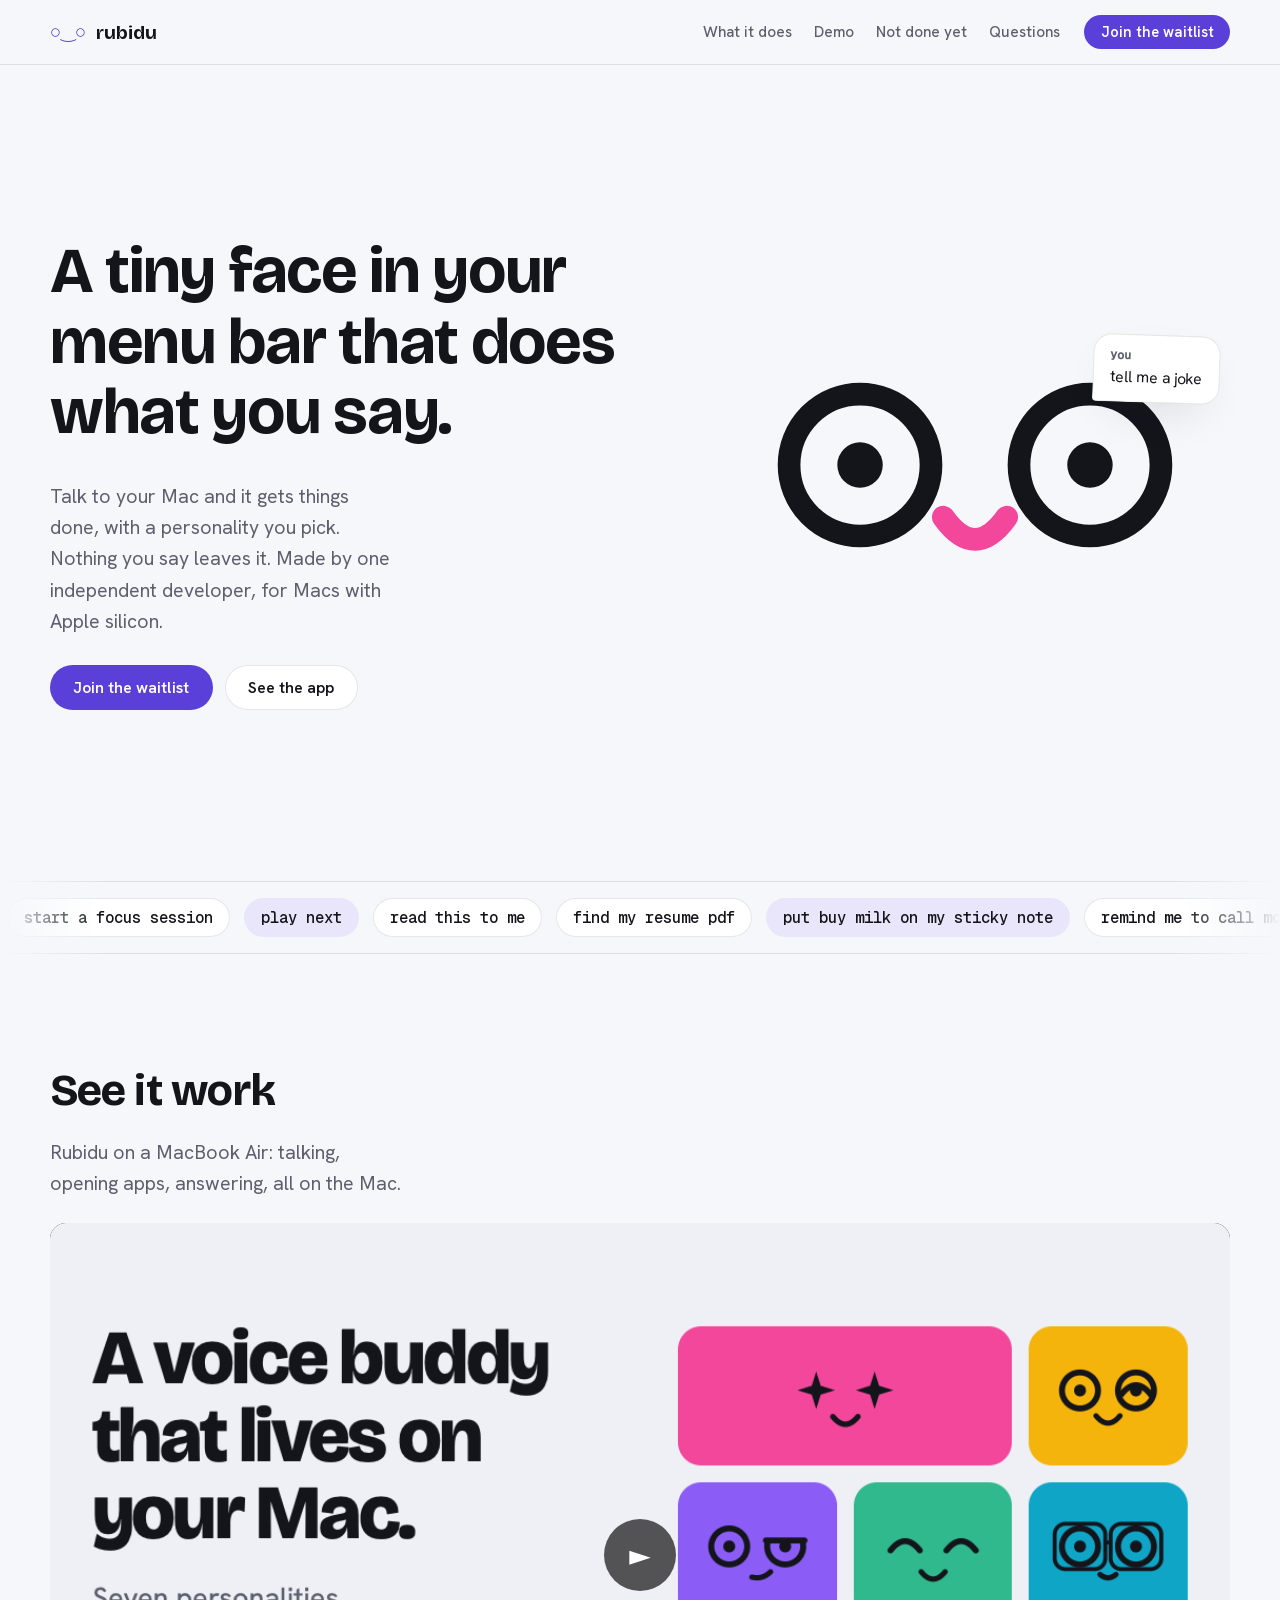
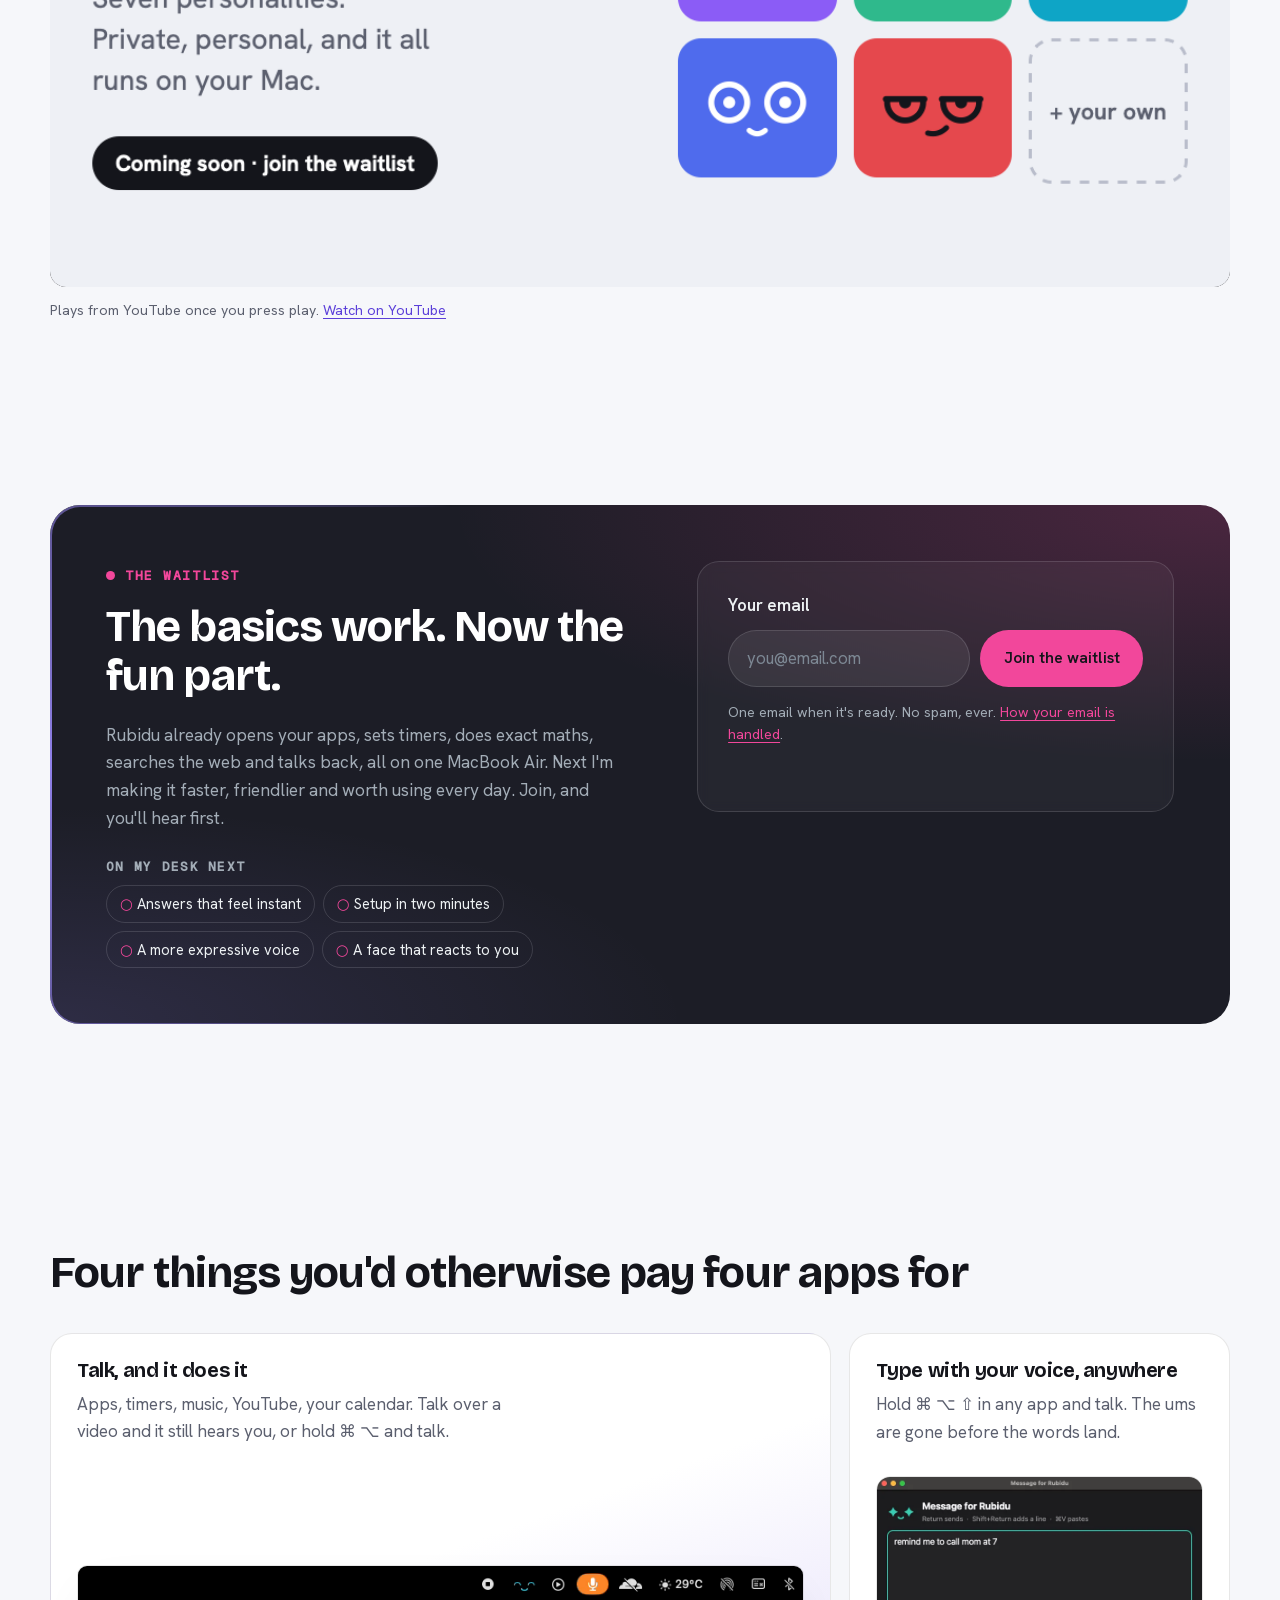
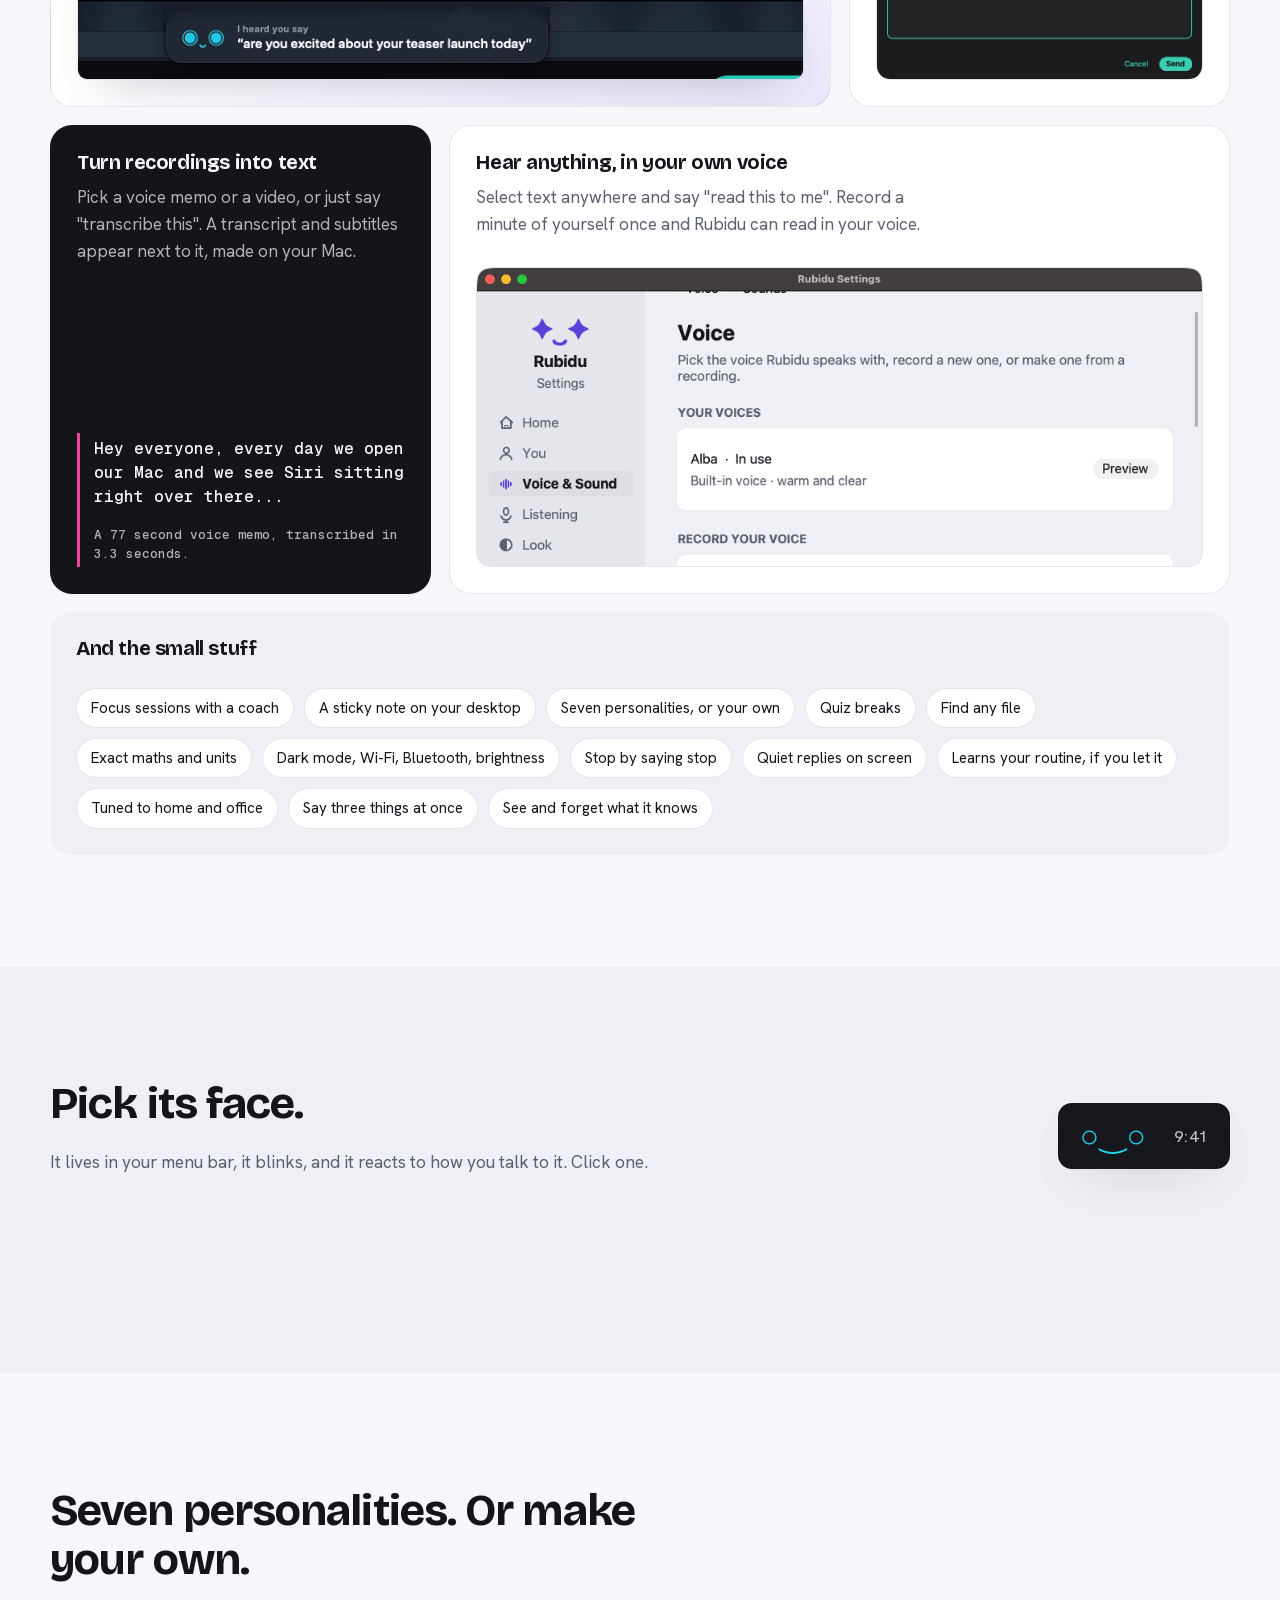
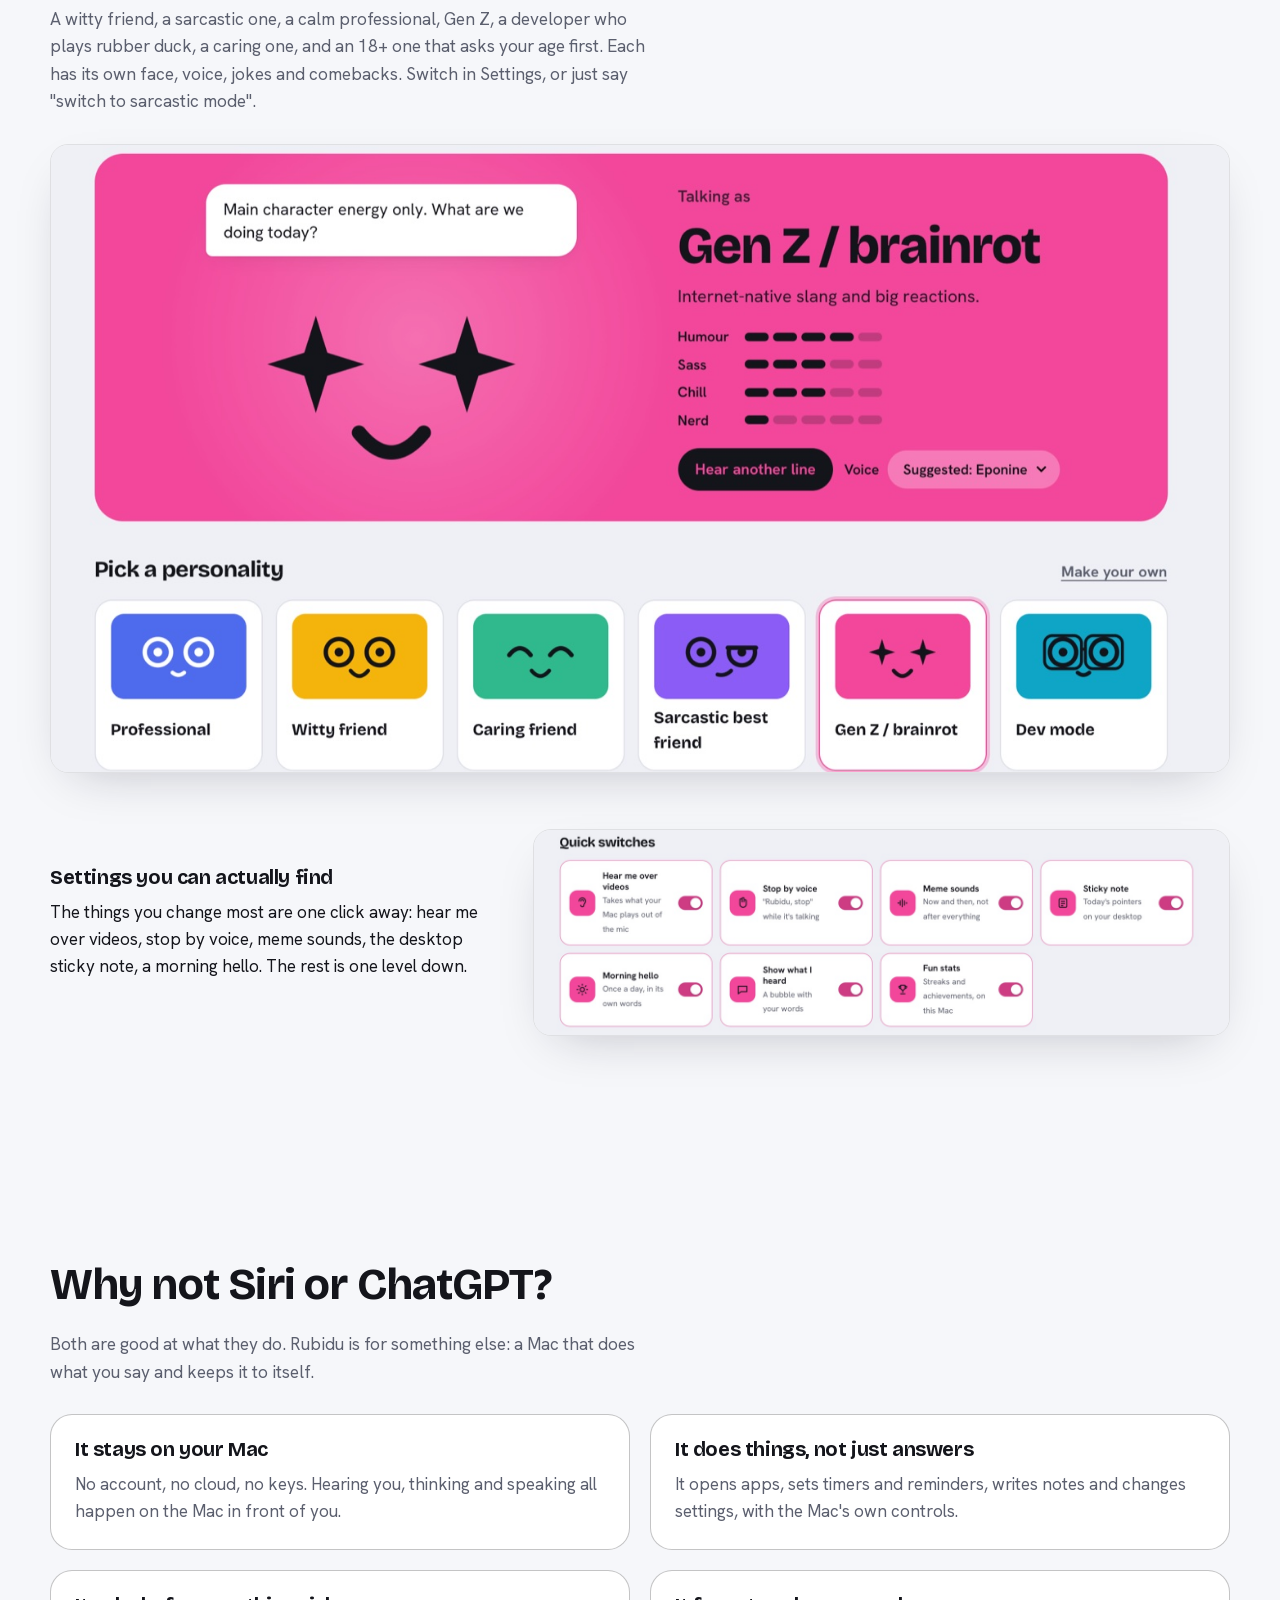
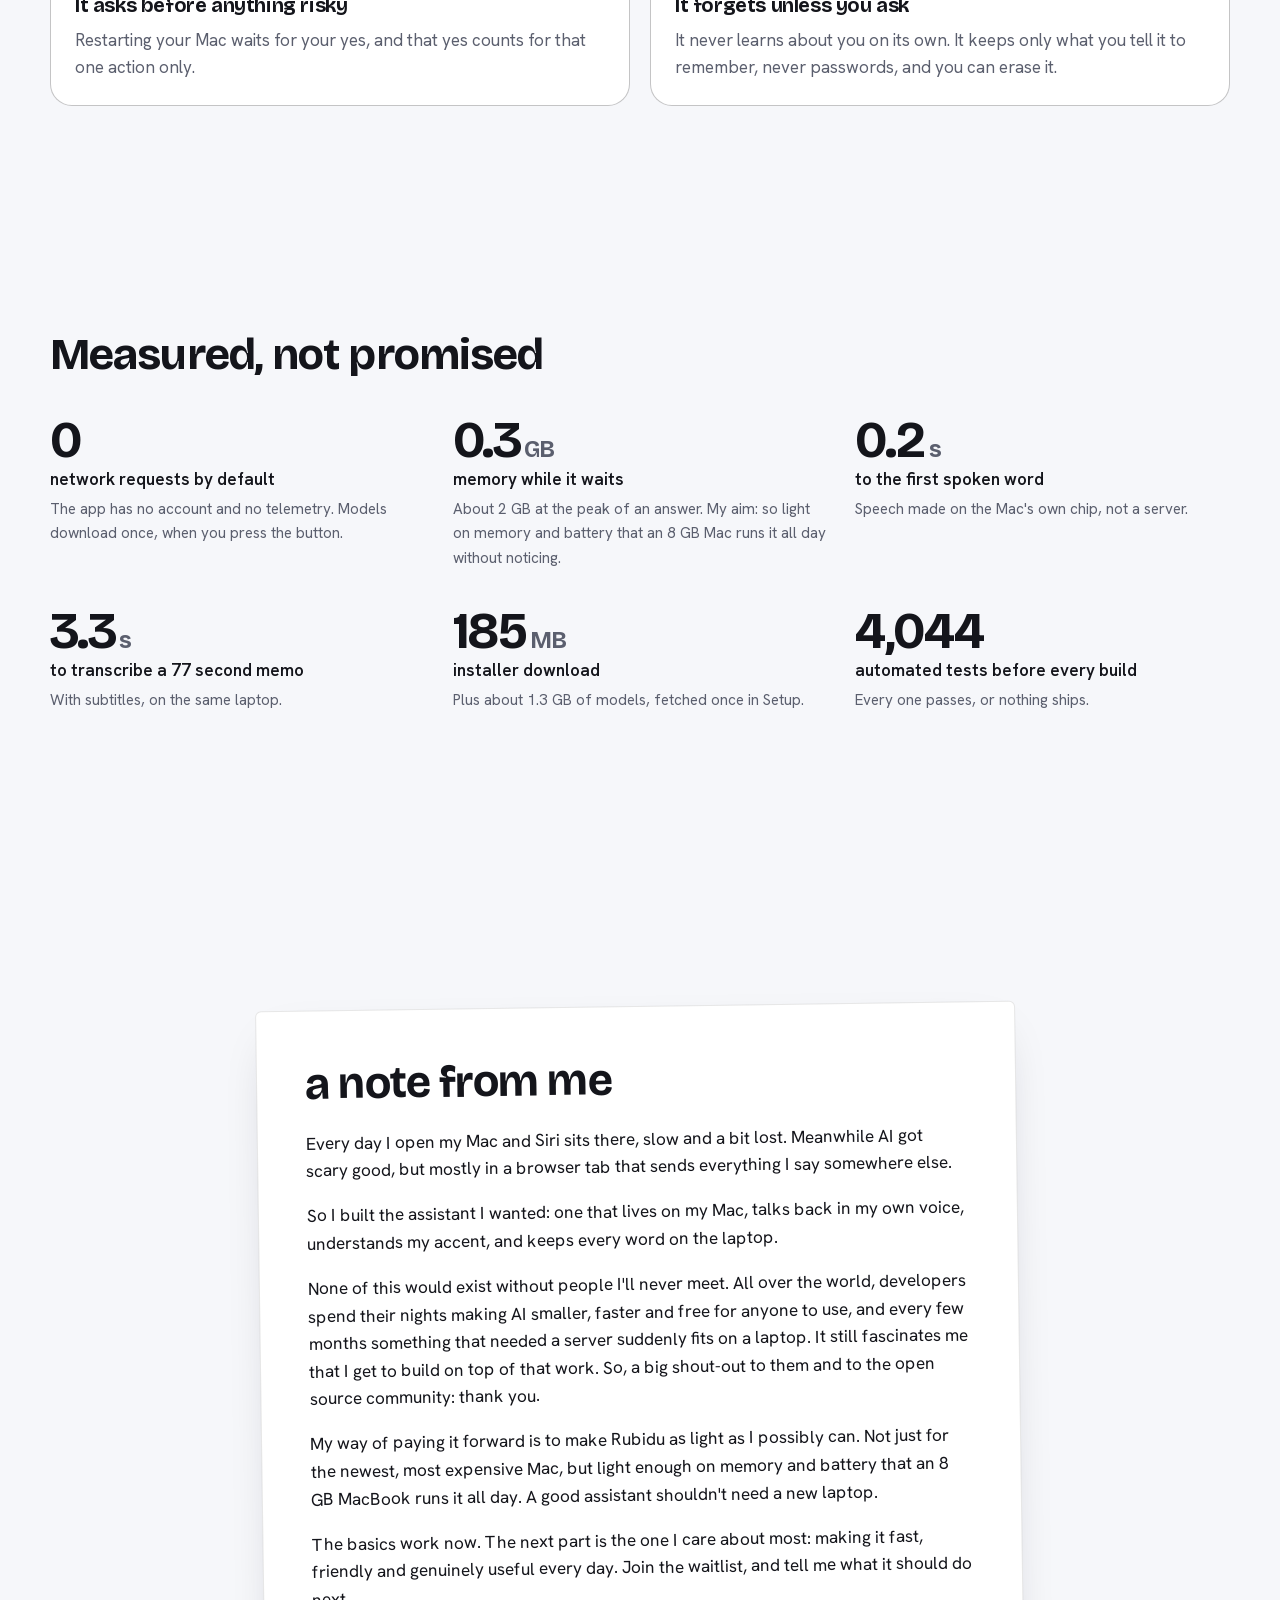
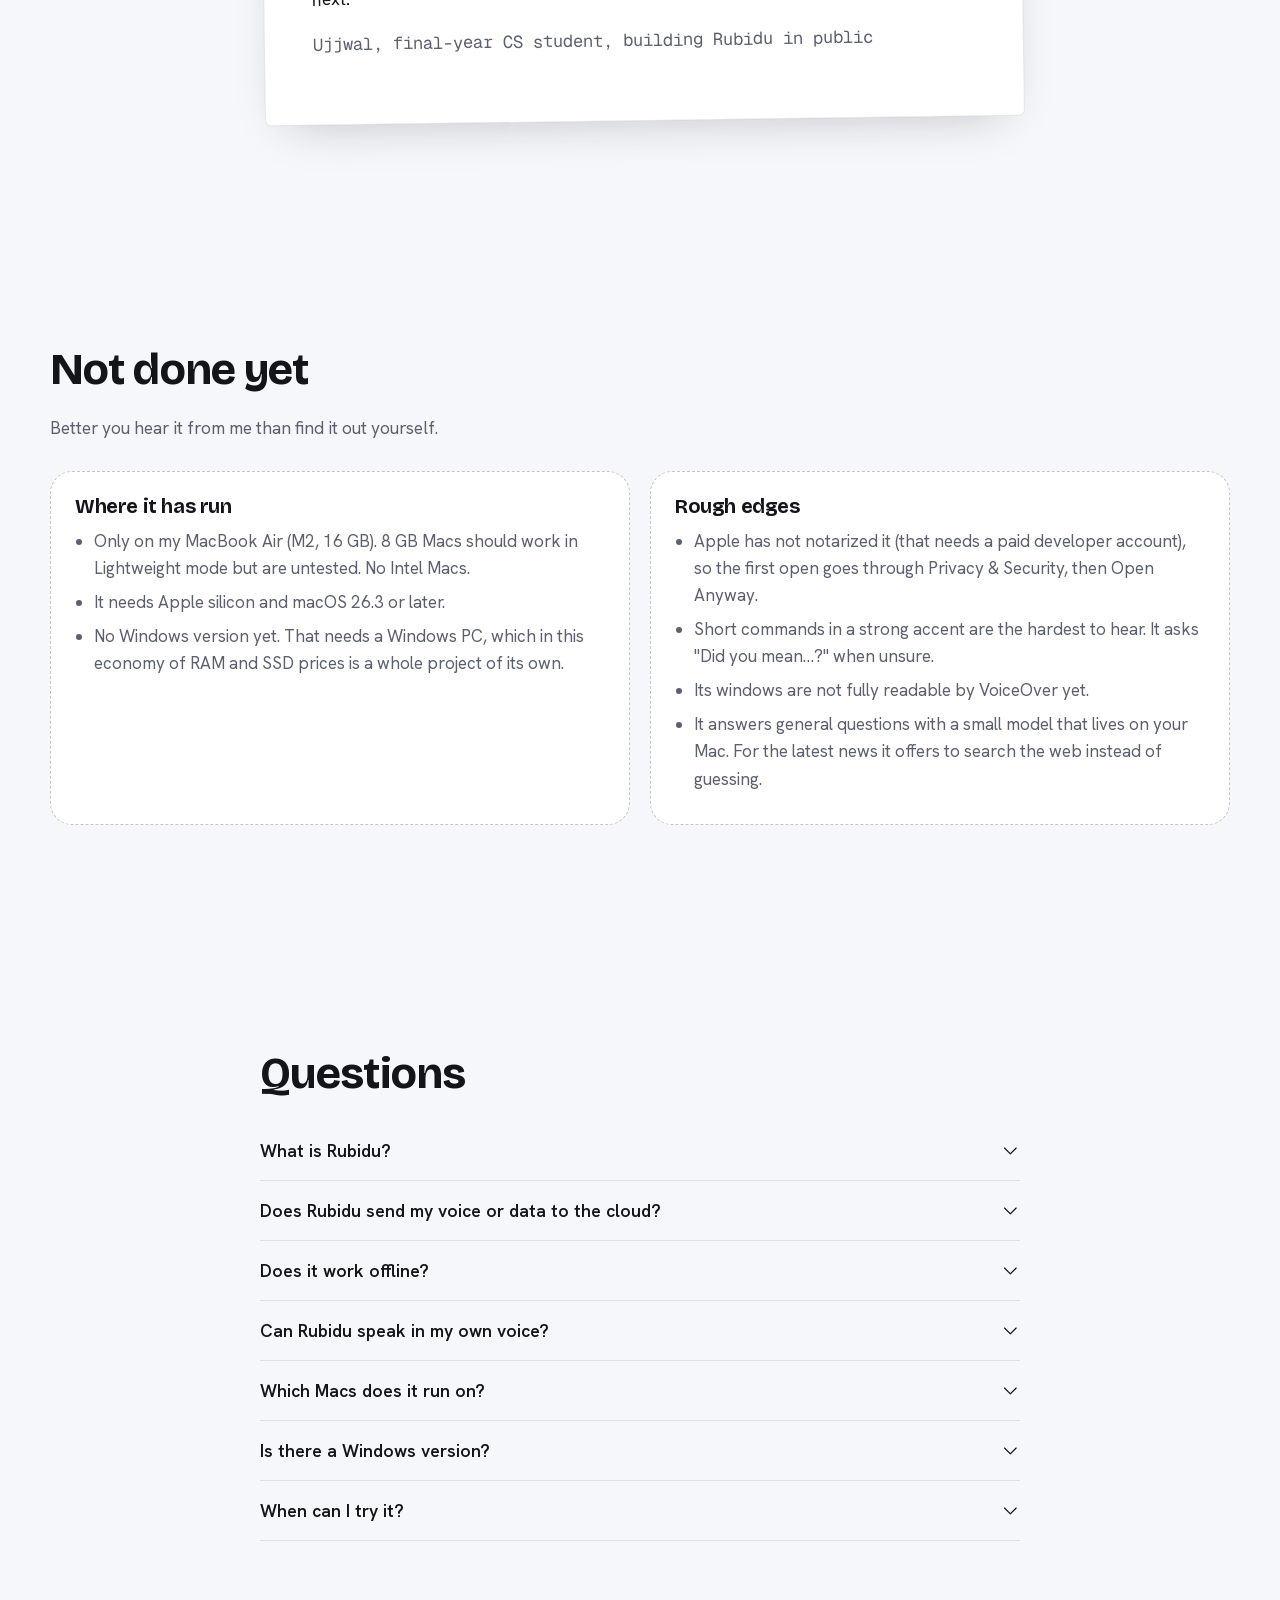
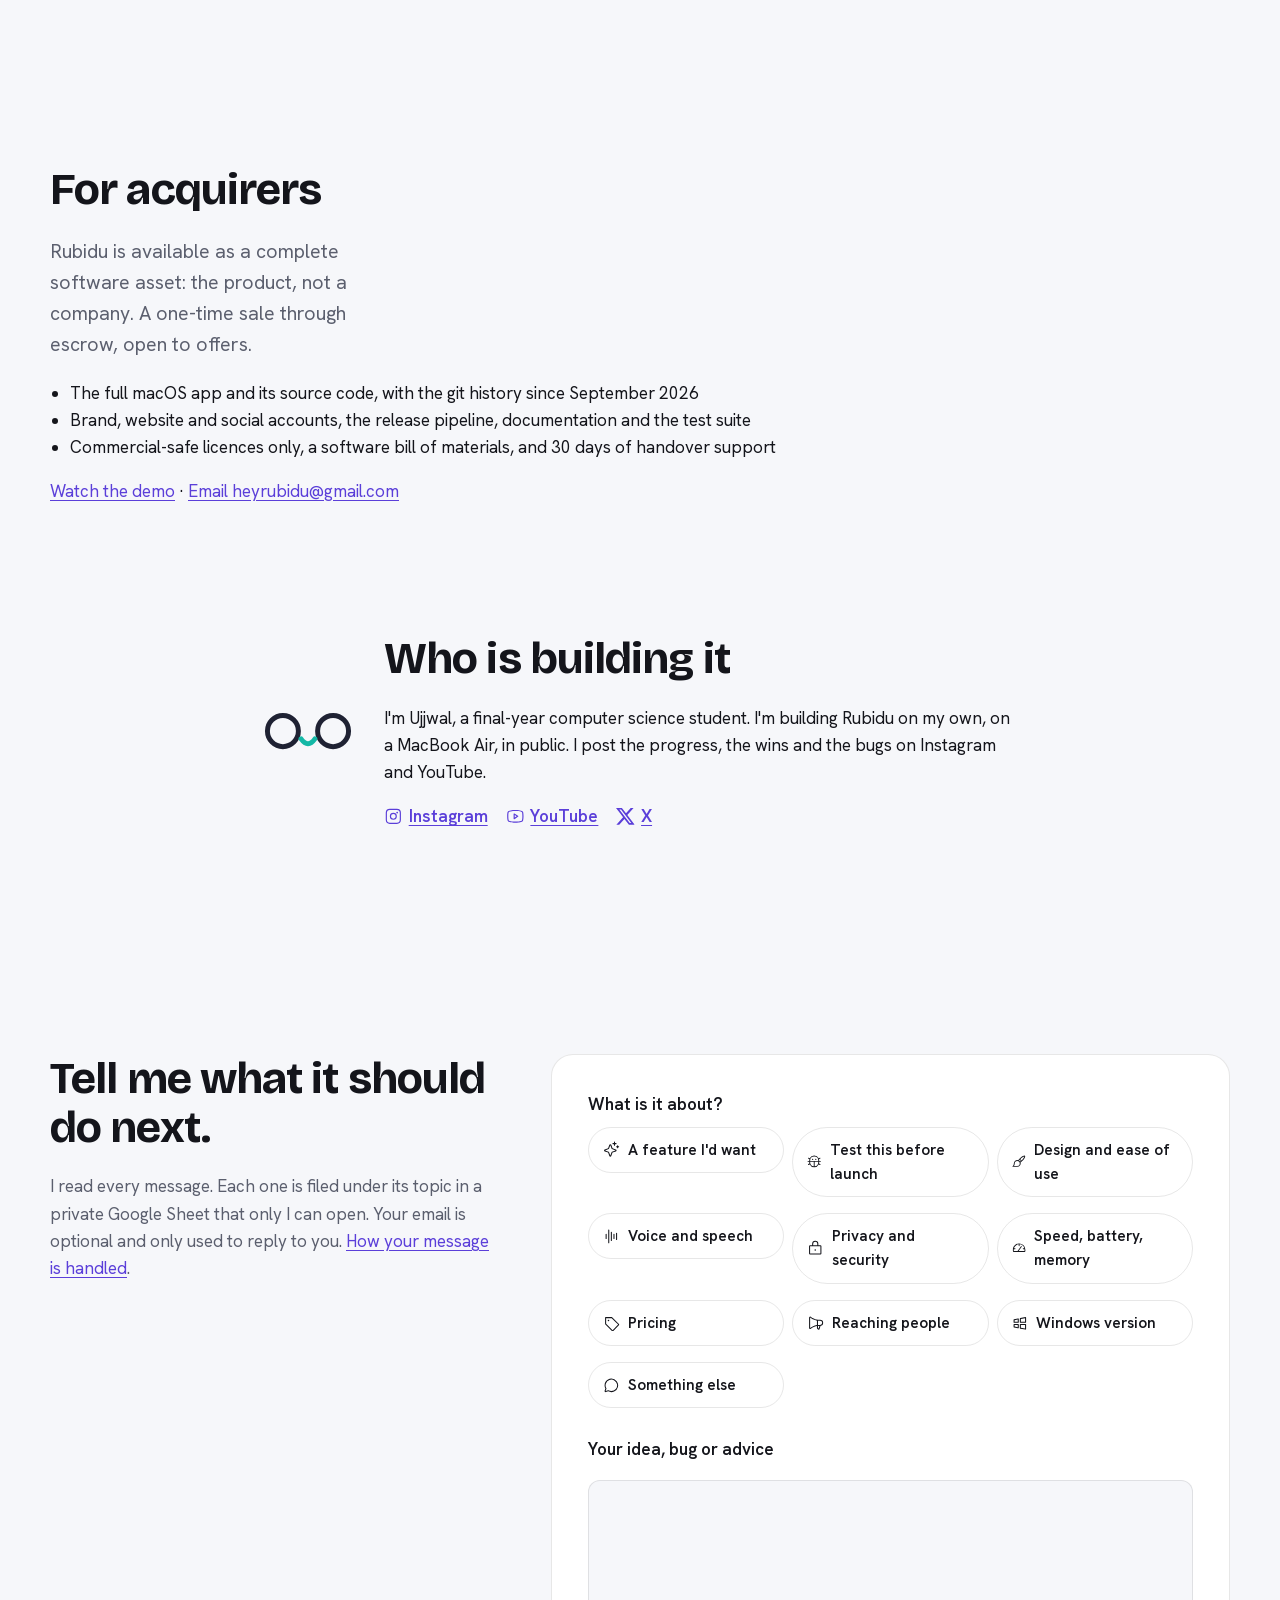
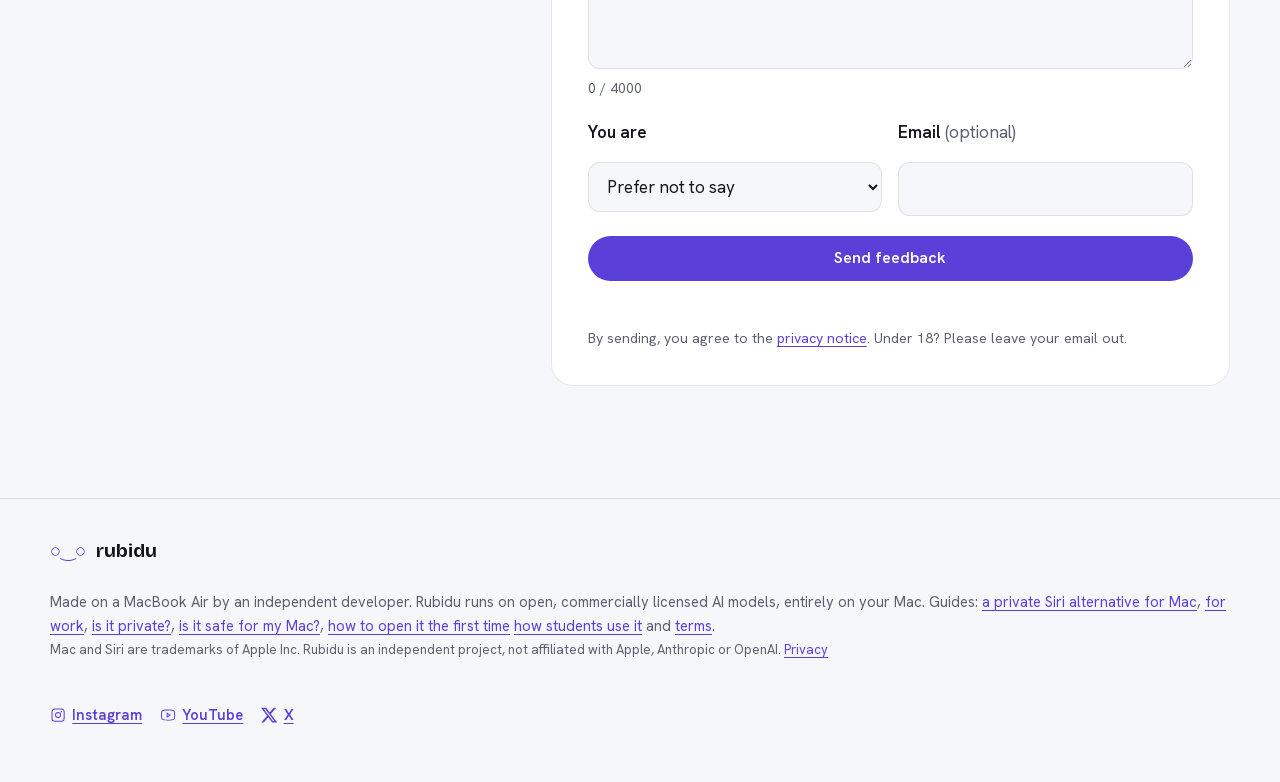
==== index.html @ 9ef9d260 "For acquirers section: what is offered, open to offers, demo and contact" ====
<!doctype html>
<html lang="en">
<head>
<meta charset="utf-8">
<meta name="viewport" content="width=device-width, initial-scale=1">
<title>Rubidu: a private AI voice assistant for Mac that works offline</title>
<meta name="description" content="A private AI voice assistant that runs entirely on your Mac, even offline. Personalities, focus sessions, dictation anywhere. Apple silicon.">
<meta property="og:title" content="Rubidu: a private AI voice assistant for Mac that works offline">
<meta property="og:description" content="The basics work. Now I&#x27;m making it delightful. Join the waitlist for a private AI assistant that lives on your Mac.">
<meta property="og:image" content="https://ujjwal-ismyname.github.io/rubidu/img/og.png">
<meta property="og:image:width" content="1200">
<meta property="og:image:height" content="630">
<meta property="og:type" content="website">
<meta property="og:url" content="https://ujjwal-ismyname.github.io/rubidu/">
<meta name="twitter:card" content="summary_large_image">
<meta name="twitter:site" content="@Hey_Rubidu">
<meta name="theme-color" content="#15161c" media="(prefers-color-scheme: dark)">
<meta name="theme-color" content="#f6f7fa" media="(prefers-color-scheme: light)">
<link rel="canonical" href="https://ujjwal-ismyname.github.io/rubidu/">
<link rel="icon" href="img/mark.svg" type="image/svg+xml">
<link rel="preload" as="font" type="font/woff2" href="fonts/HankenGrotesk.woff2" crossorigin>
<link rel="preload" as="font" type="font/woff2" href="fonts/BricolageGrotesque.woff2" crossorigin>
<link rel="stylesheet" href="css/fonts.css">
<link rel="stylesheet" href="css/site.css">
<script type="application/ld+json">{"@context": "https://schema.org", "@type": "WebSite", "name": "Rubidu", "url": "https://ujjwal-ismyname.github.io/rubidu/", "description": "Rubidu is a private, local-first voice assistant for macOS, built by a student."}</script>
<script type="application/ld+json">{"@context": "https://schema.org", "@type": "Person", "name": "Ujjwal", "jobTitle": "Computer science student", "description": "Final-year computer science student building Rubidu.", "sameAs": ["https://www.instagram.com/heyrubidu/", "https://www.youtube.com/@heyrubidu", "https://x.com/Hey_Rubidu"]}</script>
<script type="application/ld+json">{"@context": "https://schema.org", "@type": "FAQPage", "mainEntity": [{"@type": "Question", "name": "What is Rubidu?", "acceptedAnswer": {"@type": "Answer", "text": "Rubidu is a voice assistant for macOS that runs entirely on your Mac. You talk to it, it answers in a voice you choose, and it does things for you: apps, timers and reminders, music and volume, messages, dictation into any app, transcribing recordings and reading text aloud."}}, {"@type": "Question", "name": "Does Rubidu send my voice or data to the cloud?", "acceptedAnswer": {"@type": "Answer", "text": "No. Hearing, thinking and speaking all happen on your Mac. There is no account and no telemetry. The only download is the AI models, once, when you press the button in Setup."}}, {"@type": "Question", "name": "Does it work offline?", "acceptedAnswer": {"@type": "Answer", "text": "Yes. After the one-time model download in Setup, Rubidu works with no internet connection."}}, {"@type": "Question", "name": "Can Rubidu speak in my own voice?", "acceptedAnswer": {"@type": "Answer", "text": "Yes. You read a short script aloud, and Rubidu learns your voice on your Mac. The recording is never uploaded, and you can delete it whenever you like."}}, {"@type": "Question", "name": "Which Macs does it run on?", "acceptedAnswer": {"@type": "Answer", "text": "Macs with Apple silicon on macOS 26.3 or later. So far it has been tested on a MacBook Air with an M2 chip and 16 GB of memory."}}, {"@type": "Question", "name": "Is there a Windows version?", "acceptedAnswer": {"@type": "Answer", "text": "Not yet. A Windows version is planned after the Mac launch."}}, {"@type": "Question", "name": "When can I try it?", "acceptedAnswer": {"@type": "Answer", "text": "The basics already work, and I'm making it great before I hand it out. Join the waitlist at the top of this page and you'll get one email the moment it's ready. Or follow @heyrubidu on Instagram and YouTube to watch it being built."}}]}</script>
<script type="application/ld+json">{"@context": "https://schema.org", "@type": "VideoObject", "name": "See it work", "description": "Rubidu on a MacBook Air: talking, opening apps, answering, all on the Mac.", "thumbnailUrl": "https://i.ytimg.com/vi/pEF-2vNGCJI/hqdefault.jpg", "embedUrl": "https://www.youtube-nocookie.com/embed/pEF-2vNGCJI", "contentUrl": "https://www.youtube.com/watch?v=pEF-2vNGCJI"}</script>
<script type="application/ld+json">{"@context": "https://schema.org", "@type": "SoftwareApplication", "name": "Rubidu", "operatingSystem": "macOS 26.3 or later (Apple silicon)", "applicationCategory": "UtilitiesApplication", "url": "https://ujjwal-ismyname.github.io/rubidu/", "description": "A private AI voice assistant that runs entirely on your Mac, even offline. Personalities, focus sessions, dictation anywhere. Apple silicon.", "image": "https://ujjwal-ismyname.github.io/rubidu/img/og.png"}</script>
<script>(function(){var t=new URLSearchParams(location.search).get("theme");if(t==="light"||t==="dark")document.documentElement.dataset.theme=t;})();</script>
</head>
<body>
<a class="skip" href="#main">Skip to content</a>
<svg width="0" height="0" style="position:absolute" aria-hidden="true"><symbol id="i-brain" viewBox="0 0 256 256"><path d="M248,124a56.11,56.11,0,0,0-32-50.61V72a48,48,0,0,0-88-26.49A48,48,0,0,0,40,72v1.39a56,56,0,0,0,0,101.2V176a48,48,0,0,0,88,26.49A48,48,0,0,0,216,176v-1.41A56.09,56.09,0,0,0,248,124ZM88,208a32,32,0,0,1-31.81-28.56A55.87,55.87,0,0,0,64,180h8a8,8,0,0,0,0-16H64A40,40,0,0,1,50.67,86.27,8,8,0,0,0,56,78.73V72a32,32,0,0,1,64,0v68.26A47.8,47.8,0,0,0,88,128a8,8,0,0,0,0,16,32,32,0,0,1,0,64Zm104-44h-8a8,8,0,0,0,0,16h8a55.87,55.87,0,0,0,7.81-.56A32,32,0,1,1,168,144a8,8,0,0,0,0-16,47.8,47.8,0,0,0-32,12.26V72a32,32,0,0,1,64,0v6.73a8,8,0,0,0,5.33,7.54A40,40,0,0,1,192,164Zm16-52a8,8,0,0,1-8,8h-4a36,36,0,0,1-36-36V80a8,8,0,0,1,16,0v4a20,20,0,0,0,20,20h4A8,8,0,0,1,208,112ZM60,120H56a8,8,0,0,1,0-16h4A20,20,0,0,0,80,84V80a8,8,0,0,1,16,0v4A36,36,0,0,1,60,120Z"/></symbol><symbol id="i-bug" viewBox="0 0 256 256"><path d="M144,92a12,12,0,1,1,12,12A12,12,0,0,1,144,92ZM100,80a12,12,0,1,0,12,12A12,12,0,0,0,100,80Zm116,64A87.76,87.76,0,0,1,213,167l22.24,9.72A8,8,0,0,1,232,192a7.89,7.89,0,0,1-3.2-.67L207.38,182a88,88,0,0,1-158.76,0L27.2,191.33A7.89,7.89,0,0,1,24,192a8,8,0,0,1-3.2-15.33L43,167A87.76,87.76,0,0,1,40,144v-8H16a8,8,0,0,1,0-16H40v-8a87.76,87.76,0,0,1,3-23L20.8,79.33a8,8,0,1,1,6.4-14.66L48.62,74a88,88,0,0,1,158.76,0l21.42-9.36a8,8,0,0,1,6.4,14.66L213,89.05a87.76,87.76,0,0,1,3,23v8h24a8,8,0,0,1,0,16H216ZM56,120H200v-8a72,72,0,0,0-144,0Zm64,95.54V136H56v8A72.08,72.08,0,0,0,120,215.54ZM200,144v-8H136v79.54A72.08,72.08,0,0,0,200,144Z"/></symbol><symbol id="i-caret" viewBox="0 0 256 256"><path d="M213.66,101.66l-80,80a8,8,0,0,1-11.32,0l-80-80A8,8,0,0,1,53.66,90.34L128,164.69l74.34-74.35a8,8,0,0,1,11.32,11.32Z"/></symbol><symbol id="i-chat-circle" viewBox="0 0 256 256"><path d="M128,24A104,104,0,0,0,36.18,176.88L24.83,210.93a16,16,0,0,0,20.24,20.24l34.05-11.35A104,104,0,1,0,128,24Zm0,192a87.87,87.87,0,0,1-44.06-11.81,8,8,0,0,0-6.54-.67L40,216,52.47,178.6a8,8,0,0,0-.66-6.54A88,88,0,1,1,128,216Z"/></symbol><symbol id="i-ear" viewBox="0 0 256 256"><path d="M216,104a8,8,0,0,1-16,0,72,72,0,0,0-144,0c0,26.7,8.53,34.92,17.57,43.64C82.21,156,92,165.41,92,188a36,36,0,0,0,36,36c10.24,0,18.45-4.16,25.83-13.09a8,8,0,1,1,12.34,10.18C155.81,233.64,143,240,128,240a52.06,52.06,0,0,1-52-52c0-15.79-5.68-21.27-13.54-28.84C52.46,149.5,40,137.5,40,104a88,88,0,0,1,176,0Zm-38.13,57.08A8,8,0,0,0,166.93,164,8,8,0,0,1,152,160c0-9.33,4.82-15.76,10.4-23.2,6.37-8.5,13.6-18.13,13.6-32.8a48,48,0,0,0-96,0,8,8,0,0,0,16,0,32,32,0,0,1,64,0c0,9.33-4.82,15.76-10.4,23.2-6.37,8.5-13.6,18.13-13.6,32.8a24,24,0,0,0,44.78,12A8,8,0,0,0,177.87,161.08Z"/></symbol><symbol id="i-gauge" viewBox="0 0 256 256"><path d="M207.06,72.67A111.24,111.24,0,0,0,128,40h-.4C66.07,40.21,16,91,16,153.13V176a16,16,0,0,0,16,16H224a16,16,0,0,0,16-16V152A111.25,111.25,0,0,0,207.06,72.67ZM224,176H119.71l54.76-75.3a8,8,0,0,0-12.94-9.42L99.92,176H32V153.13c0-3.08.15-6.12.43-9.13H56a8,8,0,0,0,0-16H35.27c10.32-38.86,44-68.24,84.73-71.66V80a8,8,0,0,0,16,0V56.33A96.14,96.14,0,0,1,221,128H200a8,8,0,0,0,0,16h23.67c.21,2.65.33,5.31.33,8Z"/></symbol><symbol id="i-lightning" viewBox="0 0 256 256"><path d="M215.79,118.17a8,8,0,0,0-5-5.66L153.18,90.9l14.66-73.33a8,8,0,0,0-13.69-7l-112,120a8,8,0,0,0,3,13l57.63,21.61L88.16,238.43a8,8,0,0,0,13.69,7l112-120A8,8,0,0,0,215.79,118.17ZM109.37,214l10.47-52.38a8,8,0,0,0-5-9.06L62,132.71l84.62-90.66L136.16,94.43a8,8,0,0,0,5,9.06l52.8,19.8Z"/></symbol><symbol id="i-lock" viewBox="0 0 256 256"><path d="M208,80H176V56a48,48,0,0,0-96,0V80H48A16,16,0,0,0,32,96V208a16,16,0,0,0,16,16H208a16,16,0,0,0,16-16V96A16,16,0,0,0,208,80ZM96,56a32,32,0,0,1,64,0V80H96ZM208,208H48V96H208V208Zm-68-56a12,12,0,1,1-12-12A12,12,0,0,1,140,152Z"/></symbol><symbol id="i-megaphone" viewBox="0 0 256 256"><path d="M248,120a48.05,48.05,0,0,0-48-48H160.2c-2.91-.17-53.62-3.74-101.91-44.24A16,16,0,0,0,32,40V200a16,16,0,0,0,26.29,12.25c37.77-31.68,77-40.76,93.71-43.3v31.72A16,16,0,0,0,159.12,214l11,7.33A16,16,0,0,0,194.5,212l11.77-44.36A48.07,48.07,0,0,0,248,120ZM48,199.93V40h0c42.81,35.91,86.63,45,104,47.24v65.48C134.65,155,90.84,164.07,48,199.93Zm131,8,0,.11-11-7.33V168h21.6ZM200,152H168V88h32a32,32,0,1,1,0,64Z"/></symbol><symbol id="i-microphone" viewBox="0 0 256 256"><path d="M128,176a48.05,48.05,0,0,0,48-48V64a48,48,0,0,0-96,0v64A48.05,48.05,0,0,0,128,176ZM96,64a32,32,0,0,1,64,0v64a32,32,0,0,1-64,0Zm40,143.6V240a8,8,0,0,1-16,0V207.6A80.11,80.11,0,0,1,48,128a8,8,0,0,1,16,0,64,64,0,0,0,128,0,8,8,0,0,1,16,0A80.11,80.11,0,0,1,136,207.6Z"/></symbol><symbol id="i-paint-brush" viewBox="0 0 256 256"><path d="M232,32a8,8,0,0,0-8-8c-44.08,0-89.31,49.71-114.43,82.63A60,60,0,0,0,32,164c0,30.88-19.54,44.73-20.47,45.37A8,8,0,0,0,16,224H92a60,60,0,0,0,57.37-77.57C182.3,121.31,232,76.08,232,32ZM92,208H34.63C41.38,198.41,48,183.92,48,164a44,44,0,1,1,44,44Zm32.42-94.45q5.14-6.66,10.09-12.55A76.23,76.23,0,0,1,155,121.49q-5.9,4.94-12.55,10.09A60.54,60.54,0,0,0,124.42,113.55Zm42.7-2.68a92.57,92.57,0,0,0-22-22c31.78-34.53,55.75-45,69.9-47.91C212.17,55.12,201.65,79.09,167.12,110.87Z"/></symbol><symbol id="i-shield-check" viewBox="0 0 256 256"><path d="M208,40H48A16,16,0,0,0,32,56v56c0,52.72,25.52,84.67,46.93,102.19,23.06,18.86,46,25.26,47,25.53a8,8,0,0,0,4.2,0c1-.27,23.91-6.67,47-25.53C198.48,196.67,224,164.72,224,112V56A16,16,0,0,0,208,40Zm0,72c0,37.07-13.66,67.16-40.6,89.42A129.3,129.3,0,0,1,128,223.62a128.25,128.25,0,0,1-38.92-21.81C61.82,179.51,48,149.3,48,112l0-56,160,0ZM82.34,141.66a8,8,0,0,1,11.32-11.32L112,148.69l50.34-50.35a8,8,0,0,1,11.32,11.32l-56,56a8,8,0,0,1-11.32,0Z"/></symbol><symbol id="i-sparkle" viewBox="0 0 256 256"><path d="M197.58,129.06,146,110l-19-51.62a15.92,15.92,0,0,0-29.88,0L78,110l-51.62,19a15.92,15.92,0,0,0,0,29.88L78,178l19,51.62a15.92,15.92,0,0,0,29.88,0L146,178l51.62-19a15.92,15.92,0,0,0,0-29.88ZM137,164.22a8,8,0,0,0-4.74,4.74L112,223.85,91.78,169A8,8,0,0,0,87,164.22L32.15,144,87,123.78A8,8,0,0,0,91.78,119L112,64.15,132.22,119a8,8,0,0,0,4.74,4.74L191.85,144ZM144,40a8,8,0,0,1,8-8h16V16a8,8,0,0,1,16,0V32h16a8,8,0,0,1,0,16H184V64a8,8,0,0,1-16,0V48H152A8,8,0,0,1,144,40ZM248,88a8,8,0,0,1-8,8h-8v8a8,8,0,0,1-16,0V96h-8a8,8,0,0,1,0-16h8V72a8,8,0,0,1,16,0v8h8A8,8,0,0,1,248,88Z"/></symbol><symbol id="i-speaker-high" viewBox="0 0 256 256"><path d="M155.51,24.81a8,8,0,0,0-8.42.88L77.25,80H32A16,16,0,0,0,16,96v64a16,16,0,0,0,16,16H77.25l69.84,54.31A8,8,0,0,0,160,224V32A8,8,0,0,0,155.51,24.81ZM32,96H72v64H32ZM144,207.64,88,164.09V91.91l56-43.55Zm54-106.08a40,40,0,0,1,0,52.88,8,8,0,0,1-12-10.58,24,24,0,0,0,0-31.72,8,8,0,0,1,12-10.58ZM248,128a79.9,79.9,0,0,1-20.37,53.34,8,8,0,0,1-11.92-10.67,64,64,0,0,0,0-85.33,8,8,0,1,1,11.92-10.67A79.83,79.83,0,0,1,248,128Z"/></symbol><symbol id="i-tag" viewBox="0 0 256 256"><path d="M243.31,136,144,36.69A15.86,15.86,0,0,0,132.69,32H40a8,8,0,0,0-8,8v92.69A15.86,15.86,0,0,0,36.69,144L136,243.31a16,16,0,0,0,22.63,0l84.68-84.68a16,16,0,0,0,0-22.63Zm-96,96L48,132.69V48h84.69L232,147.31ZM96,84A12,12,0,1,1,84,72,12,12,0,0,1,96,84Z"/></symbol><symbol id="i-translate" viewBox="0 0 256 256"><path d="M247.15,212.42l-56-112a8,8,0,0,0-14.31,0l-21.71,43.43A88,88,0,0,1,108,126.93,103.65,103.65,0,0,0,135.69,64H160a8,8,0,0,0,0-16H104V32a8,8,0,0,0-16,0V48H32a8,8,0,0,0,0,16h87.63A87.76,87.76,0,0,1,96,116.35a87.74,87.74,0,0,1-19-31,8,8,0,1,0-15.08,5.34A103.63,103.63,0,0,0,84,127a87.55,87.55,0,0,1-52,17,8,8,0,0,0,0,16,103.46,103.46,0,0,0,64-22.08,104.18,104.18,0,0,0,51.44,21.31l-26.6,53.19a8,8,0,0,0,14.31,7.16L148.94,192h70.11l13.79,27.58A8,8,0,0,0,240,224a8,8,0,0,0,7.15-11.58ZM156.94,176,184,121.89,211.05,176Z"/></symbol><symbol id="i-waveform" viewBox="0 0 256 256"><path d="M56,96v64a8,8,0,0,1-16,0V96a8,8,0,0,1,16,0ZM88,24a8,8,0,0,0-8,8V224a8,8,0,0,0,16,0V32A8,8,0,0,0,88,24Zm40,32a8,8,0,0,0-8,8V192a8,8,0,0,0,16,0V64A8,8,0,0,0,128,56Zm40,32a8,8,0,0,0-8,8v64a8,8,0,0,0,16,0V96A8,8,0,0,0,168,88Zm40-16a8,8,0,0,0-8,8v96a8,8,0,0,0,16,0V80A8,8,0,0,0,208,72Z"/></symbol><symbol id="i-windows-logo" viewBox="0 0 256 256"><path d="M208,136H128a8,8,0,0,0-8,8v57.45a8,8,0,0,0,6.57,7.88l80,14.54A7.61,7.61,0,0,0,208,224a8,8,0,0,0,8-8V144A8,8,0,0,0,208,136Zm-8,70.41-64-11.63V152h64ZM96,136H32a8,8,0,0,0-8,8v40a8,8,0,0,0,6.57,7.87l64,11.64a8.54,8.54,0,0,0,1.43.13,8,8,0,0,0,8-8V144A8,8,0,0,0,96,136Zm-8,50.05-48-8.73V152H88ZM213.13,33.86a8,8,0,0,0-6.56-1.73l-80,14.55A8,8,0,0,0,120,54.55V112a8,8,0,0,0,8,8h80a8,8,0,0,0,8-8V40A8,8,0,0,0,213.13,33.86ZM200,104H136V61.22l64-11.63ZM101.13,54.22a8,8,0,0,0-6.56-1.73l-64,11.64A8,8,0,0,0,24,72v40a8,8,0,0,0,8,8H96a8,8,0,0,0,8-8V60.36A8,8,0,0,0,101.13,54.22ZM88,104H40V78.68L88,70Z"/></symbol><symbol id="i-instagram" viewBox="0 0 256 256"><path d="M128,80a48,48,0,1,0,48,48A48.05,48.05,0,0,0,128,80Zm0,80a32,32,0,1,1,32-32A32,32,0,0,1,128,160ZM176,24H80A56.06,56.06,0,0,0,24,80v96a56.06,56.06,0,0,0,56,56h96a56.06,56.06,0,0,0,56-56V80A56.06,56.06,0,0,0,176,24Zm40,152a40,40,0,0,1-40,40H80a40,40,0,0,1-40-40V80A40,40,0,0,1,80,40h96a40,40,0,0,1,40,40ZM192,76a12,12,0,1,1-12-12A12,12,0,0,1,192,76Z"/></symbol><symbol id="i-x" viewBox="0 0 24 24"><path fill="currentColor" d="M18.901 1.153h3.68l-8.04 9.19L24 22.846h-7.406l-5.8-7.584-6.638 7.584H.474l8.6-9.83L0 1.154h7.594l5.243 6.932ZM17.61 20.644h2.039L6.486 3.24H4.298Z"/></symbol><symbol id="i-youtube" viewBox="0 0 256 256"><path d="M164.44,121.34l-48-32A8,8,0,0,0,104,96v64a8,8,0,0,0,12.44,6.66l48-32a8,8,0,0,0,0-13.32ZM120,145.05V111l25.58,17ZM234.33,69.52a24,24,0,0,0-14.49-16.4C185.56,39.88,131,40,128,40s-57.56-.12-91.84,13.12a24,24,0,0,0-14.49,16.4C19.08,79.5,16,97.74,16,128s3.08,48.5,5.67,58.48a24,24,0,0,0,14.49,16.41C69,215.56,120.4,216,127.34,216h1.32c6.94,0,58.37-.44,91.18-13.11a24,24,0,0,0,14.49-16.41c2.59-10,5.67-28.22,5.67-58.48S236.92,79.5,234.33,69.52Zm-15.49,113a8,8,0,0,1-4.77,5.49c-31.65,12.22-85.48,12-86,12H128c-.54,0-54.33.2-86-12a8,8,0,0,1-4.77-5.49C34.8,173.39,32,156.57,32,128s2.8-45.39,5.16-54.47A8,8,0,0,1,41.93,68c30.52-11.79,81.66-12,85.85-12h.27c.54,0,54.38-.18,86,12a8,8,0,0,1,4.77,5.49C221.2,82.61,224,99.43,224,128S221.2,173.39,218.84,182.47Z"/></symbol></svg>

<header class="nav">
  <div class="wrap nav-row">
    <a class="brand" href="#top" aria-label="Rubidu home"><span class="brand-face" aria-hidden="true">○‿○</span><span>rubidu</span></a>
    <nav aria-label="Sections">
      <a href="#app">What it does</a>
      <a href="#demo">Demo</a>
      <a href="#status">Not done yet</a>
      <a href="#faq">Questions</a>
    </nav>
    <a class="btn btn-primary btn-sm" href="#waitlist">Join the waitlist</a>
  </div>
</header>

<main id="main">

<section class="hero" id="top">
  <div class="wrap hero-grid">
    <div class="hero-copy reveal">
      <h1>A tiny face in your menu bar that does what you say.</h1>
      <p class="lede">Talk to your Mac and it gets things done, with a personality you pick. Nothing you say leaves it. Made by one independent developer, for Macs with Apple silicon.</p>
      <div class="cta-row">
        <a class="btn btn-primary" href="#waitlist">Join the waitlist</a>
        <a class="btn btn-ghost" href="#app">See the app</a>
      </div>
    </div>
    <div class="hero-visual">
      <button class="face-btn" type="button" aria-label="Rubidu's face. Click it.">
        <svg class="face" viewBox="0 0 465 231" aria-hidden="true">
          <g class="eye" data-cx="111"><circle class="ring" cx="111" cy="111" r="75"/><circle class="pupil" cx="111" cy="111" r="24"/></g>
          <g class="eye" data-cx="354"><circle class="ring" cx="354" cy="111" r="75"/><circle class="pupil" cx="354" cy="111" r="24"/></g>
          <path class="smile" d="M199 166 Q232.5 213 266 166"/>
        </svg>
      </button>
      <p class="bubble" aria-live="polite"><span class="who">you</span><span class="line">tell me a joke</span></p>
    </div>
  </div>
  <div class="say" aria-label="Things people say to Rubidu"><ul class="say-track"><li>start a focus session</li><li>play next</li><li>read this to me</li><li>find my resume pdf</li><li>put buy milk on my sticky note</li><li>remind me to call mom at 7</li><li>roast my mac</li><li>transcribe this</li><li>what's 18% of 2340</li><li>open safari and search for flights to lisbon</li><li>quiz me on science</li><li>turn on dark mode</li><li>text dad I'm on my way</li><li>stop</li></ul><ul class="say-track" aria-hidden="true"><li>start a focus session</li><li>play next</li><li>read this to me</li><li>find my resume pdf</li><li>put buy milk on my sticky note</li><li>remind me to call mom at 7</li><li>roast my mac</li><li>transcribe this</li><li>what's 18% of 2340</li><li>open safari and search for flights to lisbon</li><li>quiz me on science</li><li>turn on dark mode</li><li>text dad I'm on my way</li><li>stop</li></ul></div>
</section>

<section class="demo" id="demo" aria-labelledby="demo-h">
  <div class="wrap">
    <h2 id="demo-h" class="reveal">See it work</h2>
    <p class="lede">Rubidu on a MacBook Air: talking, opening apps, answering, all on the Mac.</p>
    <div class="demo-frame" data-youtube="pEF-2vNGCJI">
      <button class="demo-play" type="button" aria-label="Play the demo video (loads YouTube)">
        <img src="img/og.png" alt="Rubidu demo video: press to play" width="1200" height="630" loading="lazy">
        <span class="demo-btn" aria-hidden="true">&#9658;</span>
      </button>
    </div>
    <p class="fine">Plays from YouTube once you press play. <a href="https://www.youtube.com/watch?v=pEF-2vNGCJI" rel="noopener">Watch on YouTube</a></p>
  </div>
</section>

<section class="waitlist" id="waitlist" aria-labelledby="wl-h">
  <div class="wrap">
    <div class="wl-card reveal">
      <div class="wl-copy">
        <p class="kicker"><span class="kicker-dot" aria-hidden="true"></span>the waitlist</p>
        <h2 id="wl-h">The basics work. Now the fun part.</h2>
        <p class="section-sub">Rubidu already opens your apps, sets timers, does exact maths, searches the web and talks back, all on one MacBook Air. Next I'm making it faster, friendlier and worth using every day. Join, and you'll hear first.</p>
        <p class="wl-next-h">On my desk next</p>
        <ul class="wl-next"><li>Answers that feel instant</li><li>Setup in two minutes</li><li>A more expressive voice</li><li>A face that reacts to you</li></ul>
      </div>
      <div class="wl-box">
        <form class="wl-form" id="wl-form" novalidate>
          <label class="wl-label" for="wl-email">Your email</label>
          <div class="wl-row">
            <input id="wl-email" name="email" type="email" inputmode="email" autocomplete="email" maxlength="200"
                   placeholder="you@email.com" required aria-describedby="wl-promise wl-err">
            <button class="btn btn-primary" type="submit" id="wl-send">Join the waitlist</button>
          </div>
          <p class="fine" id="wl-promise">One email when it's ready. No spam, ever. <a href="privacy.html#waitlist">How your email is handled</a>.</p>
          <p class="error" id="wl-err" hidden>That email doesn't look right.</p>
          <div class="hp" aria-hidden="true"><label for="wl-website">Leave this empty</label><input id="wl-website" name="website" tabindex="-1" autocomplete="off"></div>
          <p class="form-status" id="wl-status" role="status" aria-live="polite"></p>
        </form>
        <p class="wl-count" id="wl-count" hidden><span class="wl-faces" aria-hidden="true">○‿○ ◕‿◕ ✦‿✦</span><span><b id="wl-n">0</b> people are waiting</span></p>
        <div class="wl-done" id="wl-done" hidden tabindex="-1">
          <p class="wl-face" aria-hidden="true">✦‿✦</p>
          <h3>You're in. <span id="wl-pos"></span></h3>
          <form class="wl-more" id="wl-more">
            <p class="wl-more-h">Two quick taps help me build the right thing first:</p>
            <fieldset class="field wl-q">
              <legend>Your Mac</legend>
              <div class="chip-row"><label class="choice"><input type="radio" name="mac" value="apple-silicon"><span>Apple silicon (M1 and newer)</span></label><label class="choice"><input type="radio" name="mac" value="intel"><span>Intel</span></label><label class="choice"><input type="radio" name="mac" value="no-mac"><span>No Mac yet</span></label><label class="choice"><input type="radio" name="mac" value="unsure"><span>Not sure</span></label></div>
            </fieldset>
            <fieldset class="field wl-q">
              <legend>What would you use most? <span class="opt">(pick any)</span></legend>
              <div class="chip-row"><label class="choice"><input type="checkbox" name="uses" value="talk"><span>Talking to my Mac</span></label><label class="choice"><input type="checkbox" name="uses" value="dictate"><span>Typing with my voice</span></label><label class="choice"><input type="checkbox" name="uses" value="transcribe"><span>Transcribing recordings</span></label><label class="choice"><input type="checkbox" name="uses" value="read"><span>Hearing text read aloud</span></label><label class="choice"><input type="checkbox" name="uses" value="privacy"><span>Nothing leaves my Mac</span></label></div>
            </fieldset>
            <fieldset class="field wl-q">
              <legend>Would you pay for it?</legend>
              <div class="chip-row"><label class="choice"><input type="radio" name="pay" value="monthly"><span data-tpl="{monthly} a month">$2.99 a month</span></label><label class="choice"><input type="radio" name="pay" value="once-low"><span data-tpl="{once-low}, once">$12, once</span></label><label class="choice"><input type="radio" name="pay" value="once-high"><span data-tpl="{once-high}, once">$24, once</span></label><label class="choice"><input type="radio" name="pay" value="unsure"><span>Not sure yet</span></label></div>
            </fieldset>
            <button class="btn btn-primary btn-sm" type="submit" id="wl-more-send">Send answers</button>
            <p class="form-status" id="wl-more-status" role="status" aria-live="polite"></p>
          </form>
          <div class="wl-share">
            <p>Know someone who'd love this? Send them the link.</p>
            <button class="btn btn-ghost btn-sm" type="button" id="wl-share">Share Rubidu</button>
          </div>
        </div>
      </div>
    </div>
  </div>
</section>

<a class="wl-pill" id="wl-pill" href="#waitlist"><span class="brand-face" aria-hidden="true">○‿○</span>Join the waitlist</a>


<section class="jobs" id="app" aria-labelledby="app-h">
  <div class="wrap">
    <h2 id="app-h" class="reveal">Four things you'd otherwise pay four apps for</h2>
    <div class="job-grid">
      <article class="job job-1 reveal">
        <h3>Talk, and it does it</h3>
        <p>Apps, timers, music, YouTube, your calendar. Talk over a video and it still hears you, or hold <kbd>⌘</kbd> <kbd>⌥</kbd> and talk.</p>
        <div class="job-visual"><img src="img/heard.png" loading="lazy" alt="The Mac menu bar with Rubidu&#x27;s face and a bubble: I heard you say, are you excited about your teaser launch today."></div>
      </article>
      <article class="job job-2 reveal">
        <h3>Type with your voice, anywhere</h3>
        <p>Hold <kbd>⌘</kbd> <kbd>⌥</kbd> <kbd>⇧</kbd> in any app and talk. The ums are gone before the words land.</p>
        <div class="job-visual"><img src="img/type.webp" loading="lazy" alt="The Message for Rubidu window with the request: remind me to call mom at 7."></div>
      </article>
      <article class="job job-3 reveal">
        <h3>Turn recordings into text</h3>
        <p>Pick a voice memo or a video, or just say "transcribe this". A transcript and subtitles appear next to it, made on your Mac.</p>
        <div class="job-visual"><blockquote class="transcript"><p>Hey everyone, every day we open our Mac and we see Siri sitting right over there...</p><footer>A 77 second voice memo, transcribed in 3.3 seconds.</footer></blockquote></div>
      </article>
      <article class="job job-4 reveal">
        <h3>Hear anything, in your own voice</h3>
        <p>Select text anywhere and say "read this to me". Record a minute of yourself once and Rubidu can read in your voice.</p>
        <div class="job-visual"><img src="img/voice-page.png" loading="lazy" alt="Rubidu Settings, Voice and Sound: the voice in use, and a script to read aloud to record your own voice."></div>
      </article>
      <article class="job job-more reveal">
        <h3>And the small stuff</h3>
        <ul class="chips"><li>Focus sessions with a coach</li><li>A sticky note on your desktop</li><li>Seven personalities, or your own</li><li>Quiz breaks</li><li>Find any file</li><li>Exact maths and units</li><li>Dark mode, Wi-Fi, Bluetooth, brightness</li><li>Stop by saying stop</li><li>Quiet replies on screen</li><li>Learns your routine, if you let it</li><li>Tuned to home and office</li><li>Say three things at once</li><li>See and forget what it knows</li></ul>
      </article>
    </div>
  </div>
</section>

<section class="faces" aria-labelledby="faces-h">
  <div class="wrap faces-row">
    <div class="reveal">
      <h2 id="faces-h">Pick its face.</h2>
      <p class="section-sub">It lives in your menu bar, it blinks, and it reacts to how you talk to it. Click one.</p>
    </div>
    <div class="menubar reveal">
      <span class="menubar-face" id="menubar-face"><b>○</b><i>‿</i><b>○</b></span>
      <span class="menubar-time" aria-hidden="true">9:41</span>
    </div>
    <div class="face-picker reveal" role="group" aria-label="Face styles">
      <button type="button" data-face="○‿○" data-eyes="#22D3EE" data-smile="#22D3EE" aria-pressed="true">ghost</button>
      <button type="button" data-face="(•‿•)" data-eyes="#FFFFFF" data-smile="#FF6EB4">kawaii</button>
      <button type="button" data-face="[•_•]" data-eyes="#34D399" data-smile="#34D399">robot</button>
      <button type="button" data-face="(◕ᴥ◕)" data-eyes="#A78BFA" data-smile="#FACC15">dog</button>
      <button type="button" data-face="(=^･ω･^=)" data-eyes="#FB923C" data-smile="#FFFFFF">cat</button>
      <button type="button" data-face="✦‿✦" data-eyes="#60A5FA" data-smile="#FF6EB4">happy</button>
    </div>
  </div>
</section>

<section class="people" id="personalities" aria-labelledby="people-h">
  <div class="wrap">
    <div class="people-head reveal">
      <h2 id="people-h">Seven personalities. Or make your own.</h2>
      <p class="section-sub">A witty friend, a sarcastic one, a calm professional, Gen Z, a developer who plays rubber duck, a caring one, and an 18+ one that asks your age first. Each has its own face, voice, jokes and comebacks. Switch in Settings, or just say "switch to sarcastic mode".</p>
    </div>
    <figure class="people-shot reveal"><img src="img/personalities.jpg" width="1440" height="766" loading="lazy" alt="Rubidu Settings: the Gen Z personality on a pink stage with star eyes and the line: Main character energy only. What are we doing today? Below, seven personality cards and Make your own."></figure>
    <div class="people-row">
      <div class="people-copy reveal">
        <h3>Settings you can actually find</h3>
        <p>The things you change most are one click away: hear me over videos, stop by voice, meme sounds, the desktop sticky note, a morning hello. The rest is one level down.</p>
      </div>
      <figure class="people-shot people-small reveal"><img src="img/quick-switches.jpg" width="1440" height="427" loading="lazy" alt="Rubidu Settings, Quick switches: Hear me over videos, Stop by voice, Meme sounds, Sticky note, Morning hello, Show what I heard, Fun stats."></figure>
    </div>
  </div>
</section>


<section class="status why" id="why" aria-labelledby="why-h">
  <div class="wrap">
    <h2 id="why-h" class="reveal">Why not Siri or ChatGPT?</h2>
    <p class="section-sub reveal">Both are good at what they do. Rubidu is for something else: a Mac that does what you say and keeps it to itself.</p>
    <div class="todo">
      <div class="todo-group why-card reveal">
        <h3>It stays on your Mac</h3>
        <p>No account, no cloud, no keys. Hearing you, thinking and speaking all happen on the Mac in front of you.</p>
      </div>
      <div class="todo-group why-card reveal">
        <h3>It does things, not just answers</h3>
        <p>It opens apps, sets timers and reminders, writes notes and changes settings, with the Mac's own controls.</p>
      </div>
      <div class="todo-group why-card reveal">
        <h3>It asks before anything risky</h3>
        <p>Restarting your Mac waits for your yes, and that yes counts for that one action only.</p>
      </div>
      <div class="todo-group why-card reveal">
        <h3>It forgets unless you ask</h3>
        <p>It never learns about you on its own. It keeps only what you tell it to remember, never passwords, and you can erase it.</p>
      </div>
    </div>
  </div>
</section>
<section class="numbers" id="numbers" aria-labelledby="num-h">
  <div class="wrap">
    <h2 id="num-h" class="reveal">Measured, not promised</h2>
    <dl class="stats">
      <div class="stat reveal"><dt>network requests by default</dt><dd class="num">0</dd><dd class="note">The app has no account and no telemetry. Models download once, when you press the button.</dd></div>
      <div class="stat reveal"><dt>memory while it waits</dt><dd class="num">0.3<span>GB</span></dd><dd class="note">About 2 GB at the peak of an answer. My aim: so light on memory and battery that an 8 GB Mac runs it all day without noticing.</dd></div>
      <div class="stat reveal"><dt>to the first spoken word</dt><dd class="num">0.2<span>s</span></dd><dd class="note">Speech made on the Mac's own chip, not a server.</dd></div>
      <div class="stat reveal"><dt>to transcribe a 77 second memo</dt><dd class="num">3.3<span>s</span></dd><dd class="note">With subtitles, on the same laptop.</dd></div>
      <div class="stat reveal"><dt>installer download</dt><dd class="num">185<span>MB</span></dd><dd class="note">Plus about 1.3 GB of models, fetched once in Setup.</dd></div>
      <div class="stat reveal"><dt>automated tests before every build</dt><dd class="num">4,044</dd><dd class="note">Every one passes, or nothing ships.</dd></div>
    </dl>
    <p class="footnote reveal">Measured on one MacBook Air (M2, 16 GB, macOS 27), the only Mac Rubidu has run on so far.</p>
  </div>
</section>

<section class="story" aria-labelledby="story-h">
  <div class="wrap narrow letter reveal">
    <h2 id="story-h">a note from me</h2>
      <p>Every day I open my Mac and Siri sits there, slow and a bit lost. Meanwhile AI got scary good, but mostly in a browser tab that sends everything I say somewhere else.</p>
      <p>So I built the assistant I wanted: one that lives on my Mac, talks back in my own voice, understands my accent, and keeps every word on the laptop.</p>
      <p>None of this would exist without people I'll never meet. All over the world, developers spend their nights making AI smaller, faster and free for anyone to use, and every few months something that needed a server suddenly fits on a laptop. It still fascinates me that I get to build on top of that work. So, a big shout-out to them and to the open source community: thank you.</p>
      <p>My way of paying it forward is to make Rubidu as light as I possibly can. Not just for the newest, most expensive Mac, but light enough on memory and battery that an 8 GB MacBook runs it all day. A good assistant shouldn't need a new laptop.</p>
      <p>The basics work now. The next part is the one I care about most: making it fast, friendly and genuinely useful every day. Join the waitlist, and tell me what it should do next.</p>
    <p class="signoff">Ujjwal, final-year CS student, building Rubidu in public</p>
  </div>
</section>

<section class="status" id="status" aria-labelledby="status-h">
  <div class="wrap">
    <h2 id="status-h" class="reveal">Not done yet</h2>
    <p class="section-sub reveal">Better you hear it from me than find it out yourself.</p>
    <div class="todo">
      <div class="todo-group reveal">
        <h3>Where it has run</h3>
        <ul>
          <li>Only on my MacBook Air (M2, 16 GB). 8 GB Macs should work in Lightweight mode but are untested. No Intel Macs.</li>
          <li>It needs Apple silicon and macOS 26.3 or later.</li>
          <li>No Windows version yet. That needs a Windows PC, which in this economy of RAM and SSD prices is a whole project of its own.</li>
        </ul>
      </div>
      <div class="todo-group reveal">
        <h3>Rough edges</h3>
        <ul>
          <li>Apple has not notarized it (that needs a paid developer account), so the first open goes through Privacy &amp; Security, then Open Anyway.</li>
          <li>Short commands in a strong accent are the hardest to hear. It asks "Did you mean…?" when unsure.</li>
          <li>Its windows are not fully readable by VoiceOver yet.</li>
          <li>It answers general questions with a small model that lives on your Mac. For the latest news it offers to search the web instead of guessing.</li>
        </ul>
      </div>
    </div>
  </div>
</section>

<section class="faq" id="faq" aria-labelledby="faq-h">
  <div class="wrap narrow">
    <h2 id="faq-h" class="reveal">Questions</h2>
    <div class="qas">
      <details class="qa reveal">
        <summary><h3>What is Rubidu?</h3><svg class="ico chev" aria-hidden="true"><use href="#i-caret"/></svg></summary>
        <p>Rubidu is a voice assistant for macOS that runs entirely on your Mac. You talk to it, it answers in a voice you choose, and it does things for you: apps, timers and reminders, music and volume, messages, dictation into any app, transcribing recordings and reading text aloud.</p>
      </details>
      <details class="qa reveal">
        <summary><h3>Does Rubidu send my voice or data to the cloud?</h3><svg class="ico chev" aria-hidden="true"><use href="#i-caret"/></svg></summary>
        <p>No. Hearing, thinking and speaking all happen on your Mac. There is no account and no telemetry. The only download is the AI models, once, when you press the button in Setup.</p>
      </details>
      <details class="qa reveal">
        <summary><h3>Does it work offline?</h3><svg class="ico chev" aria-hidden="true"><use href="#i-caret"/></svg></summary>
        <p>Yes. After the one-time model download in Setup, Rubidu works with no internet connection.</p>
      </details>
      <details class="qa reveal">
        <summary><h3>Can Rubidu speak in my own voice?</h3><svg class="ico chev" aria-hidden="true"><use href="#i-caret"/></svg></summary>
        <p>Yes. You read a short script aloud, and Rubidu learns your voice on your Mac. The recording is never uploaded, and you can delete it whenever you like.</p>
      </details>
      <details class="qa reveal">
        <summary><h3>Which Macs does it run on?</h3><svg class="ico chev" aria-hidden="true"><use href="#i-caret"/></svg></summary>
        <p>Macs with Apple silicon on macOS 26.3 or later. So far it has been tested on a MacBook Air with an M2 chip and 16 GB of memory.</p>
      </details>
      <details class="qa reveal">
        <summary><h3>Is there a Windows version?</h3><svg class="ico chev" aria-hidden="true"><use href="#i-caret"/></svg></summary>
        <p>Not yet. A Windows version is planned after the Mac launch.</p>
      </details>
      <details class="qa reveal">
        <summary><h3>When can I try it?</h3><svg class="ico chev" aria-hidden="true"><use href="#i-caret"/></svg></summary>
        <p>The basics already work, and I'm making it great before I hand it out. Join the waitlist at the top of this page and you'll get one email the moment it's ready. Or follow @heyrubidu on <a href="https://www.instagram.com/heyrubidu/" rel="noopener">Instagram</a> and <a href="https://www.youtube.com/@heyrubidu" rel="noopener">YouTube</a> to watch it being built.</p>
      </details>
    </div>
  </div>
</section>

<section class="acquirers" id="acquire" aria-labelledby="acq-h">
  <div class="wrap">
    <h2 id="acq-h" class="reveal">For acquirers</h2>
    <p class="lede">Rubidu is available as a complete software asset: the product, not a company. A one-time sale through escrow, open to offers.</p>
    <ul class="acq-list"><li>The full macOS app and its source code, with the git history since September 2026</li><li>Brand, website and social accounts, the release pipeline, documentation and the test suite</li><li>Commercial-safe licences only, a software bill of materials, and 30 days of handover support</li></ul>
    <p class="acq-links"><a href="https://www.youtube.com/watch?v=pEF-2vNGCJI" rel="noopener">Watch the demo</a> · <a href="mailto:heyrubidu@gmail.com" rel="noopener">Email heyrubidu@gmail.com</a></p>
  </div>
</section>

<section class="author" aria-labelledby="author-h">
  <div class="wrap narrow author-row reveal">
    <img src="img/mark.svg" alt="" width="96" height="48" class="author-mark">
    <div>
      <h2 id="author-h">Who is building it</h2>
      <p>I'm Ujjwal, a final-year computer science student. I'm building Rubidu on my own, on a MacBook Air, in public. I post the progress, the wins and the bugs on Instagram and YouTube.</p>
      <nav class="author-links" aria-label="Follow the build"><a href="https://www.instagram.com/heyrubidu/" rel="noopener me"><svg class="ico" aria-hidden="true"><use href="#i-instagram"/></svg>Instagram</a><a href="https://www.youtube.com/@heyrubidu" rel="noopener me"><svg class="ico" aria-hidden="true"><use href="#i-youtube"/></svg>YouTube</a><a href="https://x.com/Hey_Rubidu" rel="noopener me"><svg class="ico" aria-hidden="true"><use href="#i-x"/></svg>X</a></nav>
    </div>
  </div>
</section>

<section class="feedback" id="feedback" aria-labelledby="fb-h">
  <div class="wrap fb-grid">
    <div class="fb-intro reveal">
      <h2 id="fb-h">Tell me what it should do next.</h2>
      <p>I read every message. Each one is filed under its topic in a private Google Sheet that only I can open. Your email is optional and only used to reply to you. <a href="privacy.html">How your message is handled</a>.</p>
    </div>

    <form class="fb-form reveal" id="fb-form" novalidate>
      <fieldset class="field">
        <legend>What is it about?</legend>
        <div class="choice-grid" id="categories">
          <label class="choice"><input type="radio" name="category" value="feature"><span><svg class="ico" aria-hidden="true"><use href="#i-sparkle"/></svg>A feature I&#x27;d want</span></label>
          <label class="choice"><input type="radio" name="category" value="testing"><span><svg class="ico" aria-hidden="true"><use href="#i-bug"/></svg>Test this before launch</span></label>
          <label class="choice"><input type="radio" name="category" value="design"><span><svg class="ico" aria-hidden="true"><use href="#i-paint-brush"/></svg>Design and ease of use</span></label>
          <label class="choice"><input type="radio" name="category" value="voice"><span><svg class="ico" aria-hidden="true"><use href="#i-waveform"/></svg>Voice and speech</span></label>
          <label class="choice"><input type="radio" name="category" value="privacy"><span><svg class="ico" aria-hidden="true"><use href="#i-lock"/></svg>Privacy and security</span></label>
          <label class="choice"><input type="radio" name="category" value="performance"><span><svg class="ico" aria-hidden="true"><use href="#i-gauge"/></svg>Speed, battery, memory</span></label>
          <label class="choice"><input type="radio" name="category" value="pricing"><span><svg class="ico" aria-hidden="true"><use href="#i-tag"/></svg>Pricing</span></label>
          <label class="choice"><input type="radio" name="category" value="marketing"><span><svg class="ico" aria-hidden="true"><use href="#i-megaphone"/></svg>Reaching people</span></label>
          <label class="choice"><input type="radio" name="category" value="windows"><span><svg class="ico" aria-hidden="true"><use href="#i-windows-logo"/></svg>Windows version</span></label>
          <label class="choice"><input type="radio" name="category" value="other"><span><svg class="ico" aria-hidden="true"><use href="#i-chat-circle"/></svg>Something else</span></label>
        </div>
        <p class="error" id="err-category" hidden>Pick a topic.</p>
      </fieldset>

      <div class="field">
        <label for="message">Your idea, bug or advice</label>
        <textarea id="message" name="message" rows="6" maxlength="4000" required
                  aria-describedby="message-help err-message"></textarea>
        <p class="help" id="message-help"><span id="count">0</span> / 4000</p>
        <p class="error" id="err-message" hidden>Write at least a sentence (10 characters).</p>
      </div>

      <div class="field-row">
        <div class="field">
          <label for="role">You are</label>
          <select id="role" name="role">
            <option value="">Prefer not to say</option>
            <option>Mac user</option><option>Developer</option><option>Designer</option>
            <option>Marketer</option><option>Student</option><option>Investor</option><option>Other</option>
          </select>
        </div>
        <div class="field">
          <label for="email">Email <span class="opt">(optional)</span></label>
          <input id="email" name="email" type="email" autocomplete="email" maxlength="200" aria-describedby="err-email">
          <p class="error" id="err-email" hidden>That email doesn't look right.</p>
        </div>
      </div>


      <div class="hp" aria-hidden="true"><label for="website">Leave this empty</label><input id="website" name="website" tabindex="-1" autocomplete="off"></div>

      <button class="btn btn-primary btn-block" type="submit" id="send">Send feedback</button>
      <p class="form-status" id="form-status" role="status" aria-live="polite"></p>
      <p class="fine form-legal">By sending, you agree to the <a href="privacy.html">privacy notice</a>. Under 18? Please leave your email out.</p>
    </form>
  </div>
</section>

</main>

<footer class="footer">
  <div class="wrap footer-row">
    <div class="brand"><span class="brand-face" aria-hidden="true">○‿○</span><span>rubidu</span></div>
    <p>Made on a MacBook Air by an independent developer. Rubidu runs on open, commercially licensed AI models, entirely on your Mac. Guides: <a href="https://ujjwal-ismyname.github.io/rubidu/siri-alternative-mac.html" rel="noopener">a private Siri alternative for Mac</a>, <a href="https://ujjwal-ismyname.github.io/rubidu/ai-voice-assistant-for-work-on-mac.html" rel="noopener">for work</a>, <a href="https://ujjwal-ismyname.github.io/rubidu/is-rubidu-private.html" rel="noopener">is it private?</a>, <a href="https://ujjwal-ismyname.github.io/rubidu/will-rubidu-slow-down-my-mac.html" rel="noopener">is it safe for my Mac?</a>, <a href="https://ujjwal-ismyname.github.io/rubidu/how-to-open-rubidu.html" rel="noopener">how to open it the first time</a> <a href="https://ujjwal-ismyname.github.io/rubidu/ai-assistant-for-students.html" rel="noopener">how students use it</a> and <a href="https://ujjwal-ismyname.github.io/rubidu/terms.html" rel="noopener">terms</a>.<br><span class="legal">Mac and Siri are trademarks of Apple Inc. Rubidu is an independent project, not affiliated with Apple, Anthropic or OpenAI. <a href="privacy.html">Privacy</a></span></p>
    <nav class="footer-links" aria-label="Rubidu elsewhere"><a href="https://www.instagram.com/heyrubidu/" rel="noopener me"><svg class="ico" aria-hidden="true"><use href="#i-instagram"/></svg>Instagram</a><a href="https://www.youtube.com/@heyrubidu" rel="noopener me"><svg class="ico" aria-hidden="true"><use href="#i-youtube"/></svg>YouTube</a><a href="https://x.com/Hey_Rubidu" rel="noopener me"><svg class="ico" aria-hidden="true"><use href="#i-x"/></svg>X</a></nav>
  </div>
</footer>

<script src="js/config.js"></script>
<script src="js/site.js" defer></script>
</body>
</html>
---- css/fonts.css ----
/* Self-hosted (SIL Open Font License): no visitor data goes to Google. */
/* latin */
@font-face {
  font-family: 'Bricolage Grotesque';
  font-style: normal;
  font-weight: 500;
  font-stretch: 100%;
  font-display: swap;
  src: url(../fonts/BricolageGrotesque.woff2) format('woff2');
  unicode-range: U+0000-00FF, U+0131, U+0152-0153, U+02BB-02BC, U+02C6, U+02DA, U+02DC, U+0304, U+0308, U+0329, U+2000-206F, U+20AC, U+2122, U+2191, U+2193, U+2212, U+2215, U+FEFF, U+FFFD;
}
/* latin */
@font-face {
  font-family: 'Bricolage Grotesque';
  font-style: normal;
  font-weight: 600;
  font-stretch: 100%;
  font-display: swap;
  src: url(../fonts/BricolageGrotesque.woff2) format('woff2');
  unicode-range: U+0000-00FF, U+0131, U+0152-0153, U+02BB-02BC, U+02C6, U+02DA, U+02DC, U+0304, U+0308, U+0329, U+2000-206F, U+20AC, U+2122, U+2191, U+2193, U+2212, U+2215, U+FEFF, U+FFFD;
}
/* latin */
@font-face {
  font-family: 'Bricolage Grotesque';
  font-style: normal;
  font-weight: 700;
  font-stretch: 100%;
  font-display: swap;
  src: url(../fonts/BricolageGrotesque.woff2) format('woff2');
  unicode-range: U+0000-00FF, U+0131, U+0152-0153, U+02BB-02BC, U+02C6, U+02DA, U+02DC, U+0304, U+0308, U+0329, U+2000-206F, U+20AC, U+2122, U+2191, U+2193, U+2212, U+2215, U+FEFF, U+FFFD;
}
/* latin */
@font-face {
  font-family: 'Geist Mono';
  font-style: normal;
  font-weight: 400;
  font-display: swap;
  src: url(../fonts/GeistMono.woff2) format('woff2');
  unicode-range: U+0000-00FF, U+0131, U+0152-0153, U+02BB-02BC, U+02C6, U+02DA, U+02DC, U+0304, U+0308, U+0329, U+2000-206F, U+20AC, U+2122, U+2191, U+2193, U+2212, U+2215, U+FEFF, U+FFFD;
}
/* latin */
@font-face {
  font-family: 'Geist Mono';
  font-style: normal;
  font-weight: 500;
  font-display: swap;
  src: url(../fonts/GeistMono.woff2) format('woff2');
  unicode-range: U+0000-00FF, U+0131, U+0152-0153, U+02BB-02BC, U+02C6, U+02DA, U+02DC, U+0304, U+0308, U+0329, U+2000-206F, U+20AC, U+2122, U+2191, U+2193, U+2212, U+2215, U+FEFF, U+FFFD;
}
/* latin */
@font-face {
  font-family: 'Hanken Grotesk';
  font-style: normal;
  font-weight: 400;
  font-display: swap;
  src: url(../fonts/HankenGrotesk.woff2) format('woff2');
  unicode-range: U+0000-00FF, U+0131, U+0152-0153, U+02BB-02BC, U+02C6, U+02DA, U+02DC, U+0304, U+0308, U+0329, U+2000-206F, U+20AC, U+2122, U+2191, U+2193, U+2212, U+2215, U+FEFF, U+FFFD;
}
/* latin */
@font-face {
  font-family: 'Hanken Grotesk';
  font-style: normal;
  font-weight: 500;
  font-display: swap;
  src: url(../fonts/HankenGrotesk.woff2) format('woff2');
  unicode-range: U+0000-00FF, U+0131, U+0152-0153, U+02BB-02BC, U+02C6, U+02DA, U+02DC, U+0304, U+0308, U+0329, U+2000-206F, U+20AC, U+2122, U+2191, U+2193, U+2212, U+2215, U+FEFF, U+FFFD;
}
/* latin */
@font-face {
  font-family: 'Hanken Grotesk';
  font-style: normal;
  font-weight: 600;
  font-display: swap;
  src: url(../fonts/HankenGrotesk.woff2) format('woff2');
  unicode-range: U+0000-00FF, U+0131, U+0152-0153, U+02BB-02BC, U+02C6, U+02DA, U+02DC, U+0304, U+0308, U+0329, U+2000-206F, U+20AC, U+2122, U+2191, U+2193, U+2212, U+2215, U+FEFF, U+FFFD;
}
---- css/site.css ----
/* Rubidu: light by default, dark with the system. One accent: violet; pink for the smile.
   Shapes: pills for buttons and chips, 22px for cards, 12px for fields. */
:root {
  /* Rubidu's look since rc.16 (ADR-036), the same as the app's: cool grey and white, a violet
     accent, the personality colours for fun. Contrast: ink 16:1, muted 5.6:1 on the sunk grey,
     links 6.3:1, white on the accent 6.7:1; dark: ink 15.7:1, muted 6.8:1, accent 5.9:1. */
  --bg: #f6f7fa; --surface: #ffffff; --sunk: #eef0f5; --ink: #14151b; --muted: #5b5f6e;
  --line: rgba(20, 21, 27, .1); --accent: #5b3fd9; --accent-soft: #e9e5fb; --on-accent: #ffffff;
  --smile: #f2479b; --ring: #14151b; --shadow: 0 18px 50px -24px rgba(20, 21, 40, .28);
  --display: "Bricolage Grotesque", system-ui, sans-serif;
  --body: "Hanken Grotesk", system-ui, sans-serif;
  --mono: "Geist Mono", ui-monospace, monospace;
  --r: 22px; --ease: cubic-bezier(.16, 1, .3, 1);
}
@media (prefers-color-scheme: dark) {
  :root:not([data-theme="light"]) {
    --bg: #15161c; --surface: #1f2028; --sunk: #24252e; --ink: #edeff5; --muted: #a3a7b5;
    --line: rgba(237, 239, 245, .1); --accent: #9d8cff; --accent-soft: #2b2550; --on-accent: #15161c;
    --ring: #edeff5; --shadow: 0 18px 50px -24px rgba(0, 0, 0, .6);
  }
}
:root[data-theme="dark"] {
  --bg: #15161c; --surface: #1f2028; --sunk: #24252e; --ink: #edeff5; --muted: #a3a7b5;
  --line: rgba(237, 239, 245, .1); --accent: #9d8cff; --accent-soft: #2b2550; --on-accent: #15161c;
  --ring: #edeff5; --shadow: 0 18px 50px -24px rgba(0, 0, 0, .6);
}

*, *::before, *::after { box-sizing: border-box; }
[hidden] { display: none !important; }
html { scroll-behavior: smooth; -webkit-text-size-adjust: 100%; }
body { margin: 0; background: var(--bg); color: var(--ink); font: 400 17px/1.6 var(--body); }
img { max-width: 100%; height: auto; display: block; }
a { color: var(--accent); text-underline-offset: 3px; }
h1, h2, h3 { font-family: var(--display); line-height: 1.08; letter-spacing: -.02em; margin: 0 0 .5em; }
h1 { font-size: clamp(2.4rem, 5.2vw, 4.1rem); font-weight: 700; }
h2 { font-size: clamp(1.9rem, 3.6vw, 2.8rem); font-weight: 700; }
h3 { font-size: 1.25rem; font-weight: 650; }
p { margin: 0 0 1em; }
.wrap { width: min(1180px, 100% - 32px); margin: 0 auto; }
.narrow { width: min(760px, 100% - 32px); }
.skip { position: absolute; left: -999px; } .skip:focus { left: 16px; top: 16px; z-index: 30; }
.ico { width: 1.1em; height: 1.1em; fill: currentColor; vertical-align: -.15em; }
.section-sub { color: var(--muted); max-width: 60ch; font-size: 1.08rem; }
section { padding: clamp(56px, 9vw, 112px) 0; }

/* buttons */
.btn { display: inline-flex; align-items: center; gap: .5em; border-radius: 999px; padding: .85em 1.4em;
  font: 600 1rem/1 var(--body); text-decoration: none; border: 1.5px solid transparent; cursor: pointer;
  transition: transform .2s var(--ease), background .2s; white-space: nowrap; }
.btn:active { transform: translateY(1px) scale(.98); }
.btn-primary { background: var(--accent); color: var(--on-accent); }
.btn-primary:hover { transform: translateY(-2px); }
.btn-ghost { border-color: var(--line); color: var(--ink); background: var(--surface); }
.btn-ghost:hover { border-color: var(--accent); }
.btn-sm { padding: .6em 1.05em; font-size: .92rem; }
.btn-block { width: 100%; justify-content: center; }
:focus-visible { outline: 2.5px solid var(--accent); outline-offset: 3px; }

/* nav */
.nav { position: sticky; top: 0; z-index: 20; background: color-mix(in srgb, var(--bg) 82%, transparent);
  backdrop-filter: blur(14px) saturate(160%); -webkit-backdrop-filter: blur(14px) saturate(160%);
  border-bottom: 1px solid var(--line); }
.nav-row { display: flex; align-items: center; gap: 24px; height: 64px; }
.brand { display: flex; align-items: center; gap: 10px; font: 700 1.2rem var(--display); color: var(--ink); text-decoration: none; }
/* The face is text, set in the Mac's own font, exactly as the menu bar draws it. */
.brand-face { font: 500 1.15rem -apple-system, BlinkMacSystemFont, "SF Pro Text", "Helvetica Neue", sans-serif; color: var(--accent); }
.nav nav { display: flex; gap: 22px; margin-left: auto; }
.nav nav a { color: var(--muted); text-decoration: none; font-weight: 500; font-size: .96rem; }
.nav nav a:hover { color: var(--ink); }
@media (max-width: 760px) { .nav nav { display: none; } .nav-row > .btn { margin-left: auto; } }

/* hero */
.hero { padding: clamp(40px, 7vw, 88px) 0 0; overflow: hidden; }
.hero-grid { display: grid; grid-template-columns: 1.1fr .9fr; gap: 48px; align-items: center; min-height: min(78dvh, 640px); }
.lede { font-size: 1.22rem; color: var(--muted); max-width: 32ch; }
.cta-row { display: flex; gap: 12px; flex-wrap: wrap; margin-top: 28px; }
.hero-visual { position: relative; display: grid; place-items: center; }
.face-btn { all: unset; cursor: pointer; width: min(100%, 440px); aspect-ratio: 465 / 260; display: block;
  transition: transform .4s var(--ease); }
.face-btn:hover { transform: rotate(-3deg) scale(1.03); }
.face-btn:focus-visible { outline: 2.5px solid var(--accent); outline-offset: 8px; border-radius: 30px; }
.face { width: 100%; overflow: visible; }
.face .ring { fill: none; stroke: var(--ring); stroke-width: 24; transition: stroke .3s; }
.face .pupil { fill: var(--ring); transition: fill .3s; }
.face .smile { fill: none; stroke: var(--smile); stroke-width: 24; stroke-linecap: round; transition: d .3s var(--ease); }
.face .eye { transform-box: fill-box; transform-origin: center; }
.face.blink .eye { animation: blink .18s ease-in-out; }
@keyframes blink { 50% { transform: scaleY(.08); } }
.face.happy .smile { d: path("M189 160 Q232.5 226 276 160"); }
.bubble { position: absolute; right: 2%; top: -6%; max-width: 280px; background: var(--surface); border-radius: 18px 18px 18px 4px;
  padding: 12px 16px; box-shadow: var(--shadow); border: 1px solid var(--line); font-size: .98rem; margin: 0;
  transform: rotate(2deg); transition: opacity .25s, transform .35s var(--ease); }
.bubble .who { display: block; font: 600 .74rem var(--mono); color: var(--muted); text-transform: lowercase; margin-bottom: 2px; }
.bubble.rubidu { background: var(--accent-soft); }
.bubble.swap { opacity: 0; transform: rotate(2deg) translateY(6px); }
@media (max-width: 860px) {
  .hero-grid { grid-template-columns: 1fr; min-height: 0; gap: 56px; }
  .hero-visual { padding-top: 40px; } .bubble { top: 0; right: 0; }
}

/* the strip of real commands */
.say { margin-top: clamp(48px, 7vw, 88px); display: flex; overflow: hidden; border-block: 1px solid var(--line);
  padding: 16px 0; mask-image: linear-gradient(90deg, transparent, #000 8%, #000 92%, transparent); }
.say-track { display: flex; gap: 14px; list-style: none; margin: 0; padding: 0 7px; flex-shrink: 0;
  animation: say 48s linear infinite; }
.say-track li { white-space: nowrap; font: 500 .98rem var(--mono); padding: 8px 16px; border-radius: 999px;
  background: var(--surface); border: 1px solid var(--line); }
.say-track li:nth-child(3n+2) { background: var(--accent-soft); border-color: transparent; }
.say:hover .say-track { animation-play-state: paused; }
@keyframes say { to { transform: translateX(-100%); } }

/* four jobs: an uneven grid, every cell its own look */
.job-grid { display: grid; grid-template-columns: repeat(6, 1fr); gap: 18px; margin-top: 36px; }
.job { background: var(--surface); border: 1px solid var(--line); border-radius: var(--r); padding: 26px;
  display: flex; flex-direction: column; overflow: hidden; }
.job p { color: var(--muted); max-width: 46ch; }
.job-visual { margin-top: auto; padding-top: 12px; }
.job-visual img { border-radius: 14px; border: 1px solid var(--line); }
.job-1 { grid-column: span 4; background: linear-gradient(160deg, var(--surface) 55%, var(--accent-soft)); }
.job-1 .job-visual img { border-radius: 10px; box-shadow: var(--shadow); }
.job-2 { grid-column: span 2; }
.job-3 { grid-column: span 2; background: var(--ink); color: var(--bg); }
.job-3 p { color: color-mix(in srgb, var(--bg) 70%, transparent); }
.job-4 { grid-column: span 4; }
.job-4 .job-visual img { max-height: 300px; object-fit: cover; object-position: top; width: 100%; }
.job-more { grid-column: span 6; flex-direction: row; align-items: center; gap: 28px; flex-wrap: wrap; background: var(--sunk); border: 0; }
.job-more h3 { margin: 0; }
.transcript { margin: 0; font: 500 1rem/1.5 var(--mono); border-left: 3px solid var(--smile); padding: 4px 0 4px 14px; }
.transcript p { color: inherit; } .transcript footer { font-size: .8rem; opacity: .7; }
.chips { display: flex; flex-wrap: wrap; gap: 10px; list-style: none; margin: 0; padding: 0; }
.chips li { padding: 7px 14px; border-radius: 999px; background: var(--surface); border: 1px solid var(--line); font-size: .95rem; }
@media (max-width: 860px) { .job-grid { grid-template-columns: 1fr; } .job { grid-column: auto !important; } }

/* faces */
.faces { background: var(--sunk); }
.faces-row { display: grid; grid-template-columns: 1fr auto; gap: 28px 48px; align-items: center; }
.menubar { background: #16181d; color: #f4f6f8; border-radius: 14px; padding: 14px 22px; display: flex; gap: 28px;
  align-items: center; font: 500 2rem -apple-system, BlinkMacSystemFont, "SF Pro Text", "Helvetica Neue", sans-serif;
  letter-spacing: .02em; box-shadow: var(--shadow); justify-self: end; }
.menubar-face b, .menubar-face i { font-style: normal; transition: color .3s; }
.menubar-time { font: 500 1rem var(--body); opacity: .75; }
.face-picker { grid-column: 1 / -1; display: flex; gap: 10px; flex-wrap: wrap; }
.face-picker button { font: 600 .95rem var(--body); padding: .6em 1.1em; border-radius: 999px; border: 1.5px solid var(--line);
  background: var(--surface); color: var(--ink); cursor: pointer; transition: transform .2s var(--ease); }
.face-picker button[aria-pressed="true"] { border-color: var(--accent); background: var(--accent-soft); }
.face-picker button:active { transform: scale(.96); }
@media (max-width: 760px) { .faces-row { grid-template-columns: 1fr; } .menubar { justify-self: start; } }

/* plugins: flick through */
.plugin-row { display: grid; grid-auto-flow: column; grid-auto-columns: minmax(270px, 1fr); gap: 16px; overflow-x: auto;
  scroll-snap-type: x mandatory; padding: 28px 2px 12px; }
.plugin { scroll-snap-align: start; background: var(--surface); border: 1px solid var(--line); border-radius: var(--r);
  padding: 22px; display: flex; flex-direction: column; gap: 6px; }
.plugin-say { font: 600 1.05rem var(--mono); color: var(--accent); margin: 0; }
.plugin h3 { margin: 4px 0 0; }
.recipe { color: var(--muted); font-size: .95rem; flex: 1; }
.plugin .copy { align-self: flex-start; }
.plugin .copy.done { border-color: var(--accent); color: var(--accent); }

/* numbers */
.stats { display: grid; grid-template-columns: repeat(3, 1fr); gap: 36px 28px; margin: 36px 0 0; }
.stat { margin: 0; display: flex; flex-direction: column; }
.stat dt { order: 2; font-weight: 600; } .stat .num { order: 1; margin: 0; font: 700 clamp(2.4rem, 4vw, 3.3rem)/1 var(--display); letter-spacing: -.03em; }
.stat .num span { font-size: .45em; margin-left: 4px; color: var(--muted); }
.stat .note { order: 3; margin: 4px 0 0; color: var(--muted); font-size: .95rem; }
.footnote { margin-top: 32px; color: var(--muted); font-size: .9rem; }
@media (max-width: 760px) { .stats { grid-template-columns: 1fr 1fr; } }

/* the note from Ujjwal: a sheet on the desk */
.letter { background: var(--surface); border-radius: 6px; padding: clamp(28px, 5vw, 48px); box-shadow: var(--shadow);
  rotate: -.8deg; border: 1px solid var(--line); }
.letter p { font-size: 1.08rem; } .signoff { font-family: var(--mono); color: var(--muted); font-size: .9rem; }

/* not done yet */
.todo { display: grid; grid-template-columns: 1fr 1fr; gap: 20px; margin-top: 28px; }
.todo-group { background: var(--surface); border: 1px dashed color-mix(in srgb, var(--ink) 25%, transparent); border-radius: var(--r); padding: 24px; }
.todo-group ul { margin: 0; padding-left: 1.1em; color: var(--muted); } .todo-group li { margin: .4em 0; }
@media (max-width: 760px) { .todo { grid-template-columns: 1fr; } }
.why-card { border-style: solid; } .why-card h3 { margin-top: 0; } .why-card p { margin: 0; color: var(--muted); }

/* questions */
.qas { margin-top: 24px; }
.qa { border-bottom: 1px solid var(--line); }
.qa summary { list-style: none; display: flex; justify-content: space-between; align-items: center; gap: 16px; padding: 20px 0; cursor: pointer; }
.qa summary::-webkit-details-marker { display: none; }
.qa h3 { margin: 0; font-size: 1.1rem; font-family: var(--body); font-weight: 600; letter-spacing: 0; }
.qa .chev { transition: transform .3s var(--ease); flex-shrink: 0; } .qa[open] .chev { transform: rotate(180deg); }
.qa p { color: var(--muted); padding-bottom: 12px; }

/* author */
.author { padding-top: 0; }
.author-row { display: flex; gap: 28px; align-items: center; }
.author-mark { width: 96px; flex-shrink: 0; }
.author-links, .footer-links { display: flex; gap: 18px; flex-wrap: wrap; }
.author-links a, .footer-links a { display: inline-flex; gap: 6px; align-items: center; font-weight: 600; }
@media (max-width: 640px) { .author-row { flex-direction: column; align-items: flex-start; } }

/* get (launch mode) */
.get-card { background: var(--surface); border: 1px solid var(--line); border-radius: var(--r); padding: 32px; }
.get-row { display: flex; gap: 12px; flex-wrap: wrap; align-items: center; }
.get-price { font: 700 2rem var(--display); } .get-note, .get-alt { color: var(--muted); }

/* feedback form */
.fb-grid { display: grid; grid-template-columns: .8fr 1.2fr; gap: 48px; align-items: start; }
.fb-intro p { color: var(--muted); }
.fb-form { background: var(--surface); border: 1px solid var(--line); border-radius: var(--r); padding: clamp(22px, 4vw, 36px); }
.field { border: 0; padding: 0; margin: 0 0 20px; display: flex; flex-direction: column; gap: 8px; min-width: 0; }
.field legend, .field label { font-weight: 600; padding: 0; margin-bottom: 8px; }
.field-row { display: grid; grid-template-columns: 1fr 1fr; gap: 16px; }
textarea, select, input[type=email] { font: inherit; color: var(--ink); background: var(--bg); border: 1.5px solid var(--line);
  border-radius: 12px; padding: 12px 14px; width: 100%; }
textarea:focus, select:focus, input:focus { border-color: var(--accent); outline: none; }
.choice-grid { display: grid; grid-template-columns: repeat(auto-fill, minmax(190px, 1fr)); gap: 8px; }
.choice input { position: absolute; opacity: 0; }
.choice span { display: flex; gap: 8px; align-items: center; padding: 10px 14px; border-radius: 999px; border: 1.5px solid var(--line);
  cursor: pointer; font-size: .95rem; }
.choice input:checked + span { border-color: var(--accent); background: var(--accent-soft); }
.choice input:focus-visible + span { outline: 2.5px solid var(--accent); outline-offset: 2px; }
.help, .fine { color: var(--muted); font-size: .88rem; margin: 0; }
.opt { color: var(--muted); font-weight: 400; }
.error { color: #c2410c; font-size: .9rem; margin: 0; }
.hp { position: absolute; left: -9999px; }
.form-status { margin: 12px 0 0; min-height: 1.4em; } .form-status.ok { color: var(--accent); } .form-status.bad { color: #c2410c; }
.form-legal { margin-top: 10px; }
@media (max-width: 860px) { .fb-grid, .field-row { grid-template-columns: 1fr; } }

/* footer */
.footer { border-top: 1px solid var(--line); padding: 40px 0 56px; color: var(--muted); font-size: .92rem; }
.footer-row { display: flex; gap: 28px; align-items: flex-start; justify-content: space-between; flex-wrap: wrap; }
.footer .legal { font-size: .82rem; }

/* 404 */
.mark-404 { width: 160px; margin: 0 auto 24px; }

/* reveal: sections arrive in reading order; plugins keep a slight tilt like cards on a desk */
.js .reveal { opacity: 0; translate: 0 18px; transition: opacity .7s var(--ease) var(--d, 0ms), translate .7s var(--ease) var(--d, 0ms); }
.js .reveal.in { opacity: 1; translate: 0 0; }
.plugin:nth-child(even) { rotate: .6deg; } .plugin:nth-child(odd) { rotate: -.6deg; }

@media (prefers-reduced-motion: reduce) {
  *, *::before, *::after { animation: none !important; transition: none !important; scroll-behavior: auto !important; }
  .js .reveal { opacity: 1; translate: none; }
  .say { overflow-x: auto; }
}

/* waitlist: one dark "night" panel in both themes, with a slow glow running round its edge */
.waitlist { padding-top: clamp(40px, 6vw, 72px); }
.wl-card { --wl-ink: #eef2f4; --wl-muted: #a3adb7; --wl-line: rgba(238, 242, 244, .14); position: relative; isolation: isolate;
  display: grid; grid-template-columns: 1.05fr .95fr; gap: clamp(28px, 5vw, 64px); align-items: start;
  padding: clamp(26px, 5vw, 56px); border-radius: calc(var(--r) + 8px); color: var(--wl-ink);
  background: radial-gradient(120% 90% at 100% 0%, rgba(242, 71, 155, .22), transparent 55%),
              radial-gradient(90% 70% at 0% 100%, rgba(157, 140, 255, .14), transparent 60%), #1c1d26; }
.wl-card::before { content: ""; position: absolute; inset: 0; border-radius: inherit; padding: 1.5px; z-index: -1;
  background: conic-gradient(from var(--a, 0deg), transparent 0 60%, rgba(157, 140, 255, .9) 75%, transparent 90%);
  -webkit-mask: linear-gradient(#000 0 0) content-box, linear-gradient(#000 0 0); -webkit-mask-composite: xor;
  mask: linear-gradient(#000 0 0) content-box exclude, linear-gradient(#000 0 0); animation: wl-spin 9s linear infinite; }
@property --a { syntax: "<angle>"; initial-value: 0deg; inherits: false; }
@keyframes wl-spin { to { --a: 360deg; } }
.wl-card h2 { color: #fff; }
.wl-card .section-sub, .wl-card .fine, .wl-card .opt { color: var(--wl-muted); }
.wl-card a { color: var(--smile); }
.kicker { display: inline-flex; align-items: center; gap: 10px; font: 600 .82rem var(--mono); letter-spacing: .12em;
  text-transform: uppercase; color: var(--smile); margin-bottom: 18px; }
.kicker-dot { width: 9px; height: 9px; border-radius: 50%; background: var(--smile); box-shadow: 0 0 0 0 rgba(242, 71, 155, .6);
  animation: wl-pulse 2s infinite; }
@keyframes wl-pulse { 70% { box-shadow: 0 0 0 10px rgba(242, 71, 155, 0); } 100% { box-shadow: 0 0 0 0 rgba(242, 71, 155, 0); } }
.wl-next-h { font: 600 .8rem var(--mono); text-transform: uppercase; letter-spacing: .1em; color: var(--wl-muted); margin: 26px 0 10px; }
.wl-next { display: flex; flex-wrap: wrap; gap: 8px; list-style: none; padding: 0; margin: 0; }
.wl-next li { padding: 6px 13px; border-radius: 999px; border: 1px solid var(--wl-line); font-size: .92rem; color: var(--wl-ink); }
.wl-next li::before { content: "○ "; color: var(--smile); }
.wl-box { background: rgba(255, 255, 255, .045); border: 1px solid var(--wl-line); border-radius: var(--r); padding: clamp(20px, 3.4vw, 30px);
  backdrop-filter: blur(6px); }
.wl-label { display: block; font-weight: 600; margin-bottom: 10px; }
.wl-row { display: flex; gap: 10px; }
.wl-row input { flex: 1; min-width: 0; font: inherit; font-size: 1.05rem; color: var(--wl-ink, var(--ink)); padding: 14px 18px; border-radius: 999px;
  background: rgba(255, 255, 255, .07); border: 1.5px solid var(--wl-line, var(--line)); }
.wl-row input::placeholder { color: #7d8894; }
.wl-row input:focus { outline: none; border-color: var(--smile); box-shadow: 0 0 0 4px rgba(242, 71, 155, .18); }
.wl-card .btn-primary { background: var(--smile); color: #14151b; }
.wl-check { display: flex; gap: 10px; align-items: center; margin: 16px 0 10px; cursor: pointer; font-size: .97rem; }
.wl-check input { width: 18px; height: 18px; accent-color: var(--smile); }
.wl-card .error { color: #fdba74; }
.wl-card .form-status.ok { color: var(--smile); } .wl-card .form-status.bad { color: #fdba74; }
.wl-count { display: flex; align-items: center; gap: 12px; margin: 18px 0 0; color: var(--wl-muted); }
.wl-count b { color: #fff; font: 700 1.5rem var(--display); margin-right: 4px; }
.wl-faces { font: 500 1.05rem -apple-system, BlinkMacSystemFont, "SF Pro Text", sans-serif; color: var(--smile); letter-spacing: .04em; }
.wl-done:focus { outline: none; }
.wl-face { font: 500 3.2rem/1 -apple-system, BlinkMacSystemFont, "SF Pro Text", sans-serif; color: var(--smile); margin: 0 0 10px;
  animation: wl-pop .6s var(--ease); }
@keyframes wl-pop { from { transform: scale(.4) rotate(-12deg); opacity: 0; } }
.wl-done h3 { font-size: 1.6rem; color: #fff; } #wl-pos { color: var(--smile); }
.wl-more-h { color: var(--wl-muted); }
.wl-q legend { font-size: .98rem; }
.wl-q .choice { margin: 0; font-weight: 500; }
.wl-q { margin-bottom: 18px; }
.chip-row { display: flex; flex-wrap: wrap; gap: 8px; }
.wl-card .choice span { border-color: var(--wl-line); color: var(--wl-ink); padding: 8px 14px; }
.wl-card .choice input:checked + span { border-color: var(--smile); background: rgba(242, 71, 155, .16); color: #fff; }
.wl-share { margin-top: 22px; padding-top: 18px; border-top: 1px solid var(--wl-line); display: flex; gap: 14px; align-items: center;
  flex-wrap: wrap; justify-content: space-between; }
.wl-share p { margin: 0; color: var(--wl-muted); }
.wl-card .btn-ghost { background: transparent; color: var(--wl-ink); border-color: var(--wl-line); }
.wl-card .btn-ghost:hover { border-color: var(--smile); }
@media (max-width: 860px) {
  .wl-card { grid-template-columns: 1fr; }
  .wl-row { flex-direction: column; } .wl-row .btn { justify-content: center; }
}

/* the button that follows you down the page */
.wl-pill { position: fixed; z-index: 25; right: 22px; bottom: 22px; display: inline-flex; align-items: center; gap: 10px;
  padding: 12px 20px 12px 16px; border-radius: 999px; background: #1c1d26; color: #eef2f4; text-decoration: none; font-weight: 600;
  box-shadow: 0 16px 40px -12px rgba(0, 0, 0, .55), 0 0 0 1px rgba(242, 71, 155, .35);
  transform: translateY(160%); opacity: 0; transition: transform .45s var(--ease), opacity .3s; }
.wl-pill .brand-face { color: var(--smile); }
.wl-pill.show { transform: none; opacity: 1; }
.wl-pill:hover .brand-face { display: inline-block; animation: wl-pop .5s var(--ease); }
@media (max-width: 640px) { .wl-pill { left: 16px; right: 16px; justify-content: center; bottom: 16px; } }
.no-js .wl-pill { display: none; }

/* the private stats page */
.stats-page .st-head { display: flex; align-items: center; gap: 16px; margin-bottom: 28px; }
.st-sub { color: var(--muted); font: 500 .9rem var(--mono); margin-right: auto; }
.st-key { max-width: 520px; display: grid; gap: 10px; }
.st-key input { font: inherit; padding: 12px 16px; border-radius: 999px; border: 1.5px solid var(--line); background: var(--surface); color: var(--ink); flex: 1; }
.st-tiles { display: grid; grid-template-columns: repeat(3, 1fr); gap: 14px; padding: 0; }
.st-tile { background: var(--surface); border: 1px solid var(--line); border-radius: var(--r); padding: 18px 20px; }
.st-tile p { margin: 0; color: var(--muted); font-size: .9rem; }
.st-tile b { font: 700 clamp(2rem, 5vw, 2.8rem)/1.1 var(--display); letter-spacing: -.03em; }
.st-tile.accent { background: var(--accent-soft); border-color: transparent; }
.st-card { background: var(--surface); border: 1px solid var(--line); border-radius: var(--r); padding: 20px 22px; margin-top: 14px; }
.st-card h2 { font-size: 1.15rem; font-family: var(--body); letter-spacing: 0; }
.st-chart svg { width: 100%; height: auto; display: block; }
.st-legend { display: flex; gap: 8px; align-items: center; margin-top: 8px; }
.lg { width: 12px; height: 12px; border-radius: 3px; display: inline-block; margin-left: 8px; }
.lg-v { background: var(--sunk); border: 1px solid var(--line); } .lg-u { background: var(--accent); } .lg-s { background: #f59e0b; }
.st-grid { display: grid; grid-template-columns: repeat(auto-fill, minmax(280px, 1fr)); gap: 0 14px; }
.st-bars { list-style: none; margin: 0; padding: 0; display: grid; gap: 8px; }
.st-bars li { display: grid; grid-template-columns: 1fr auto; gap: 4px 10px; font-size: .95rem; }
.st-bars li i { grid-column: 1 / -1; height: 6px; border-radius: 3px; background: var(--accent); opacity: .85; }
.st-bars li span:last-of-type { font-variant-numeric: tabular-nums; color: var(--muted); }
.st-bars .empty { color: var(--muted); }
.stats-page #st-body > .fine { margin-top: 18px; }
@media (max-width: 640px) { .st-tiles { grid-template-columns: 1fr 1fr; } }
@media (prefers-reduced-motion: reduce) { .wl-card::before { animation: none; } }
.wl-form #wl-promise { margin-top: 14px; }

/* Personalities and the Settings window (rc.16 screenshots) */
.people .people-head { max-width: 62ch; margin-bottom: 28px; }
.people-shot { margin: 0; }
.people-shot img { display: block; width: 100%; height: auto; border-radius: 18px; border: 1px solid var(--line); box-shadow: var(--shadow); }
.people-row { display: grid; grid-template-columns: minmax(0, 1fr) minmax(0, 1.6fr); gap: 32px 48px; align-items: center; margin-top: 56px; }
.people-copy h3 { margin: 0 0 10px; }
@media (max-width: 760px) { .people-row { grid-template-columns: 1fr; margin-top: 36px; } }

/* Demo video */
.demo .demo-frame { position: relative; aspect-ratio: 16 / 9; border-radius: 16px; overflow: hidden; margin: 24px 0 12px; background: #000; }
.demo .demo-frame iframe, .demo .demo-play img { position: absolute; inset: 0; width: 100%; height: 100%; border: 0; object-fit: cover; }
.demo .demo-play { all: unset; cursor: pointer; position: absolute; inset: 0; }
.demo .demo-play:focus-visible { outline: 3px solid currentColor; outline-offset: -3px; }
.demo .demo-btn { position: absolute; left: 50%; top: 50%; transform: translate(-50%, -50%); width: 72px; height: 72px; border-radius: 50%; display: grid; place-items: center; font-size: 28px; color: #fff; background: rgba(0, 0, 0, .65); }

/* For acquirers */
.acquirers .acq-list { margin: 16px 0; padding-left: 1.2em; line-height: 1.6; }
.acquirers .acq-links { margin-top: 12px; }
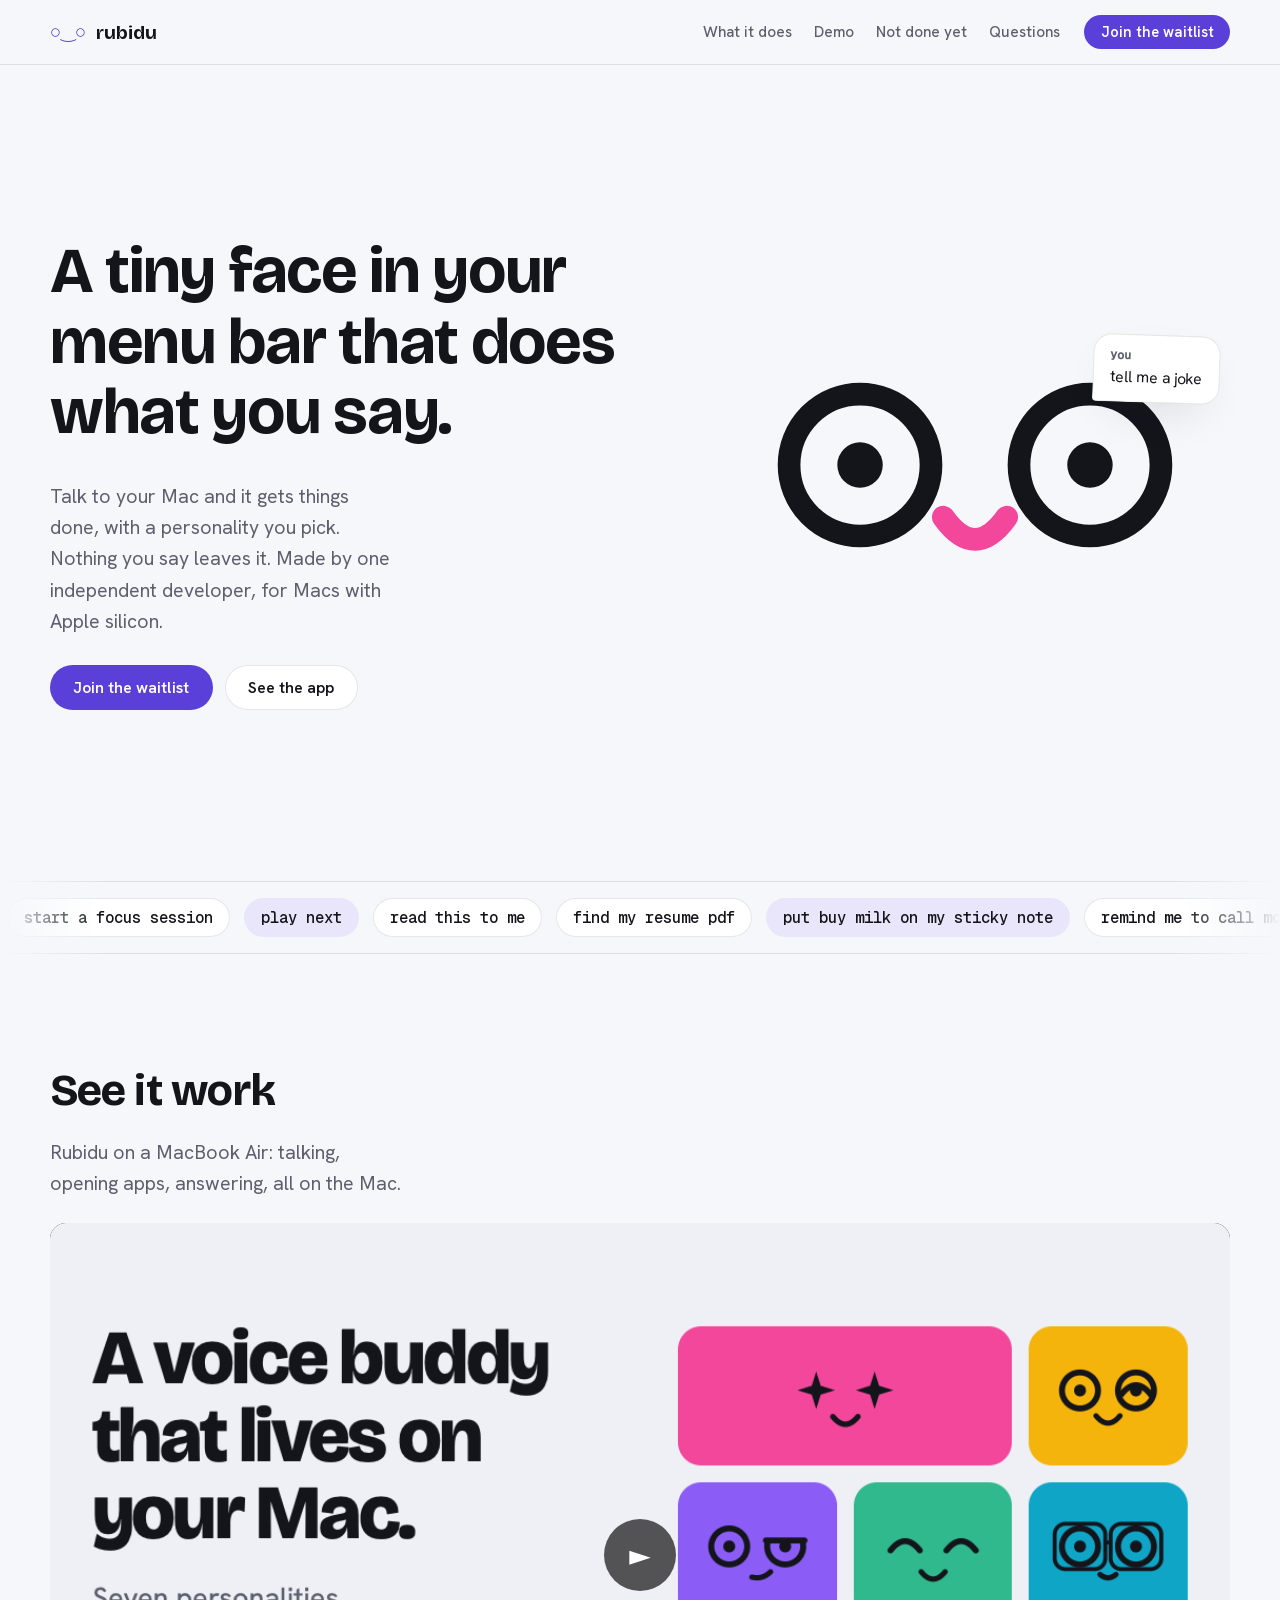
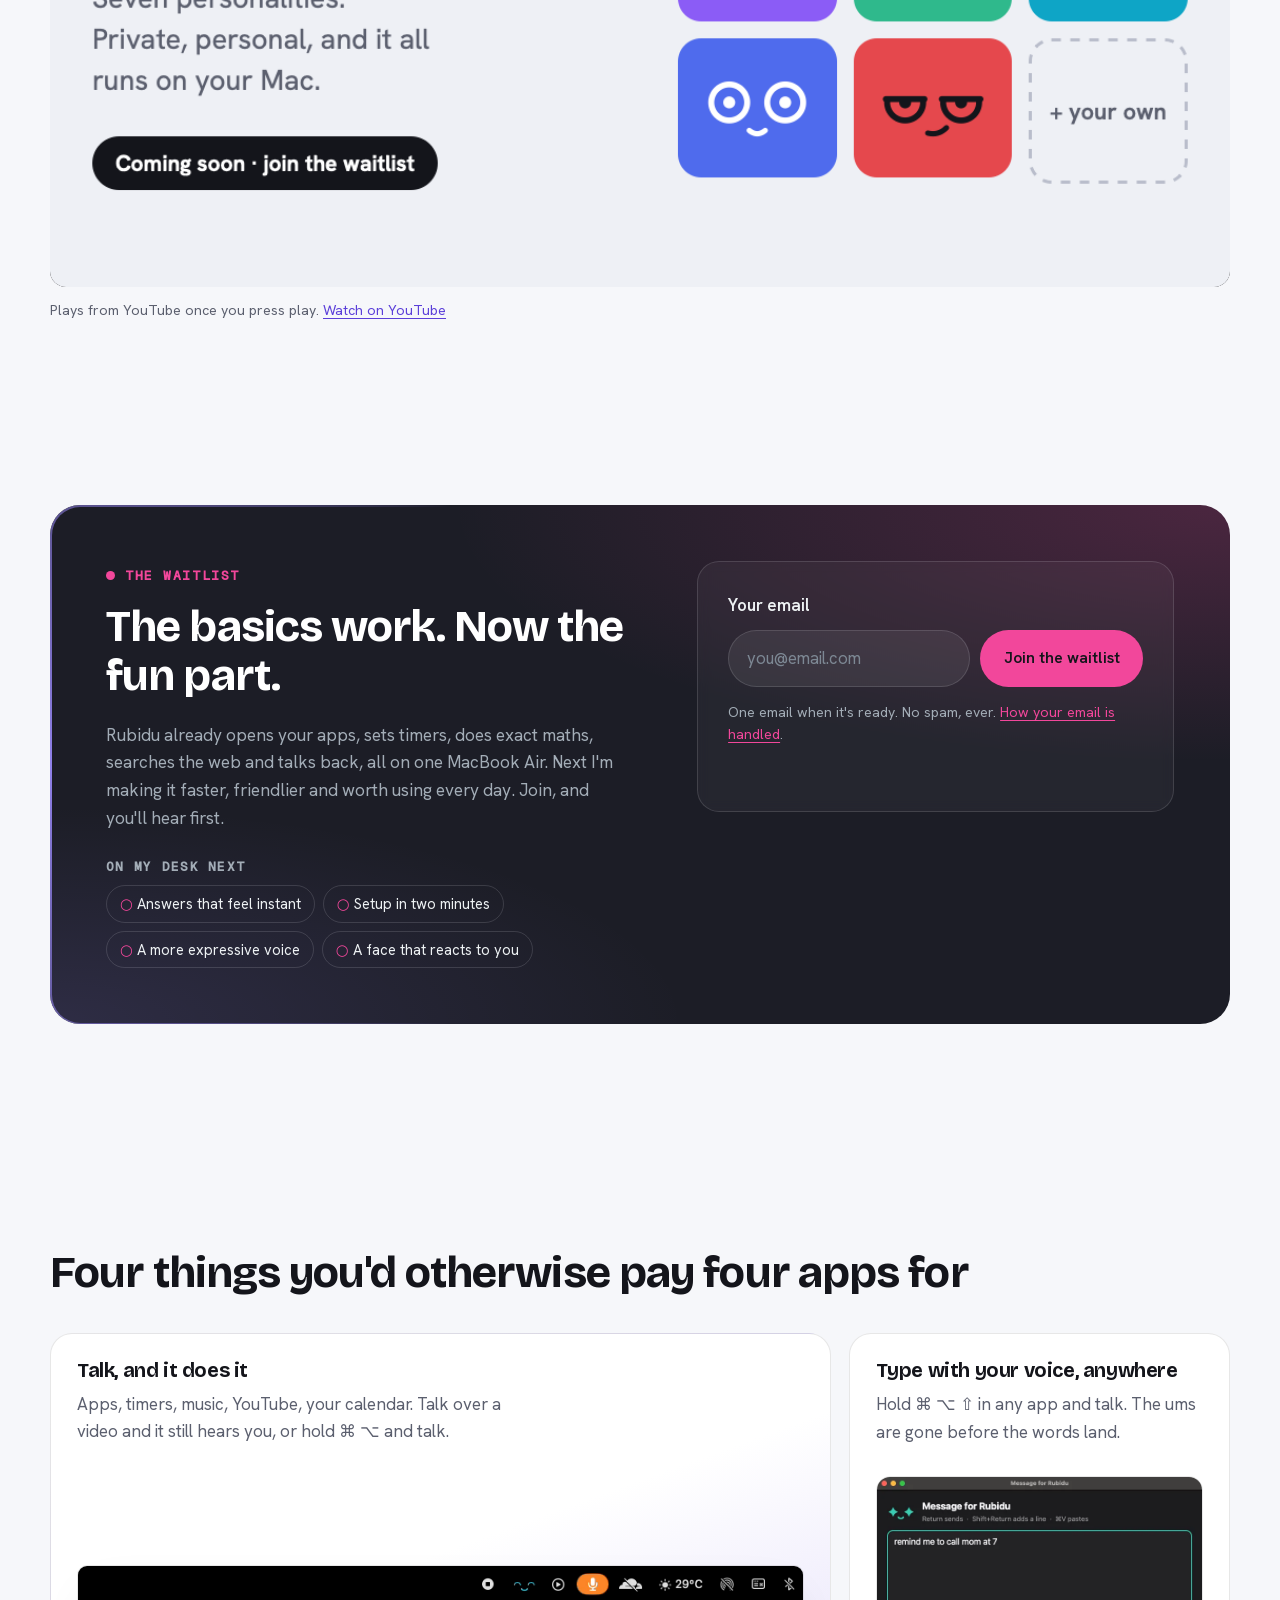
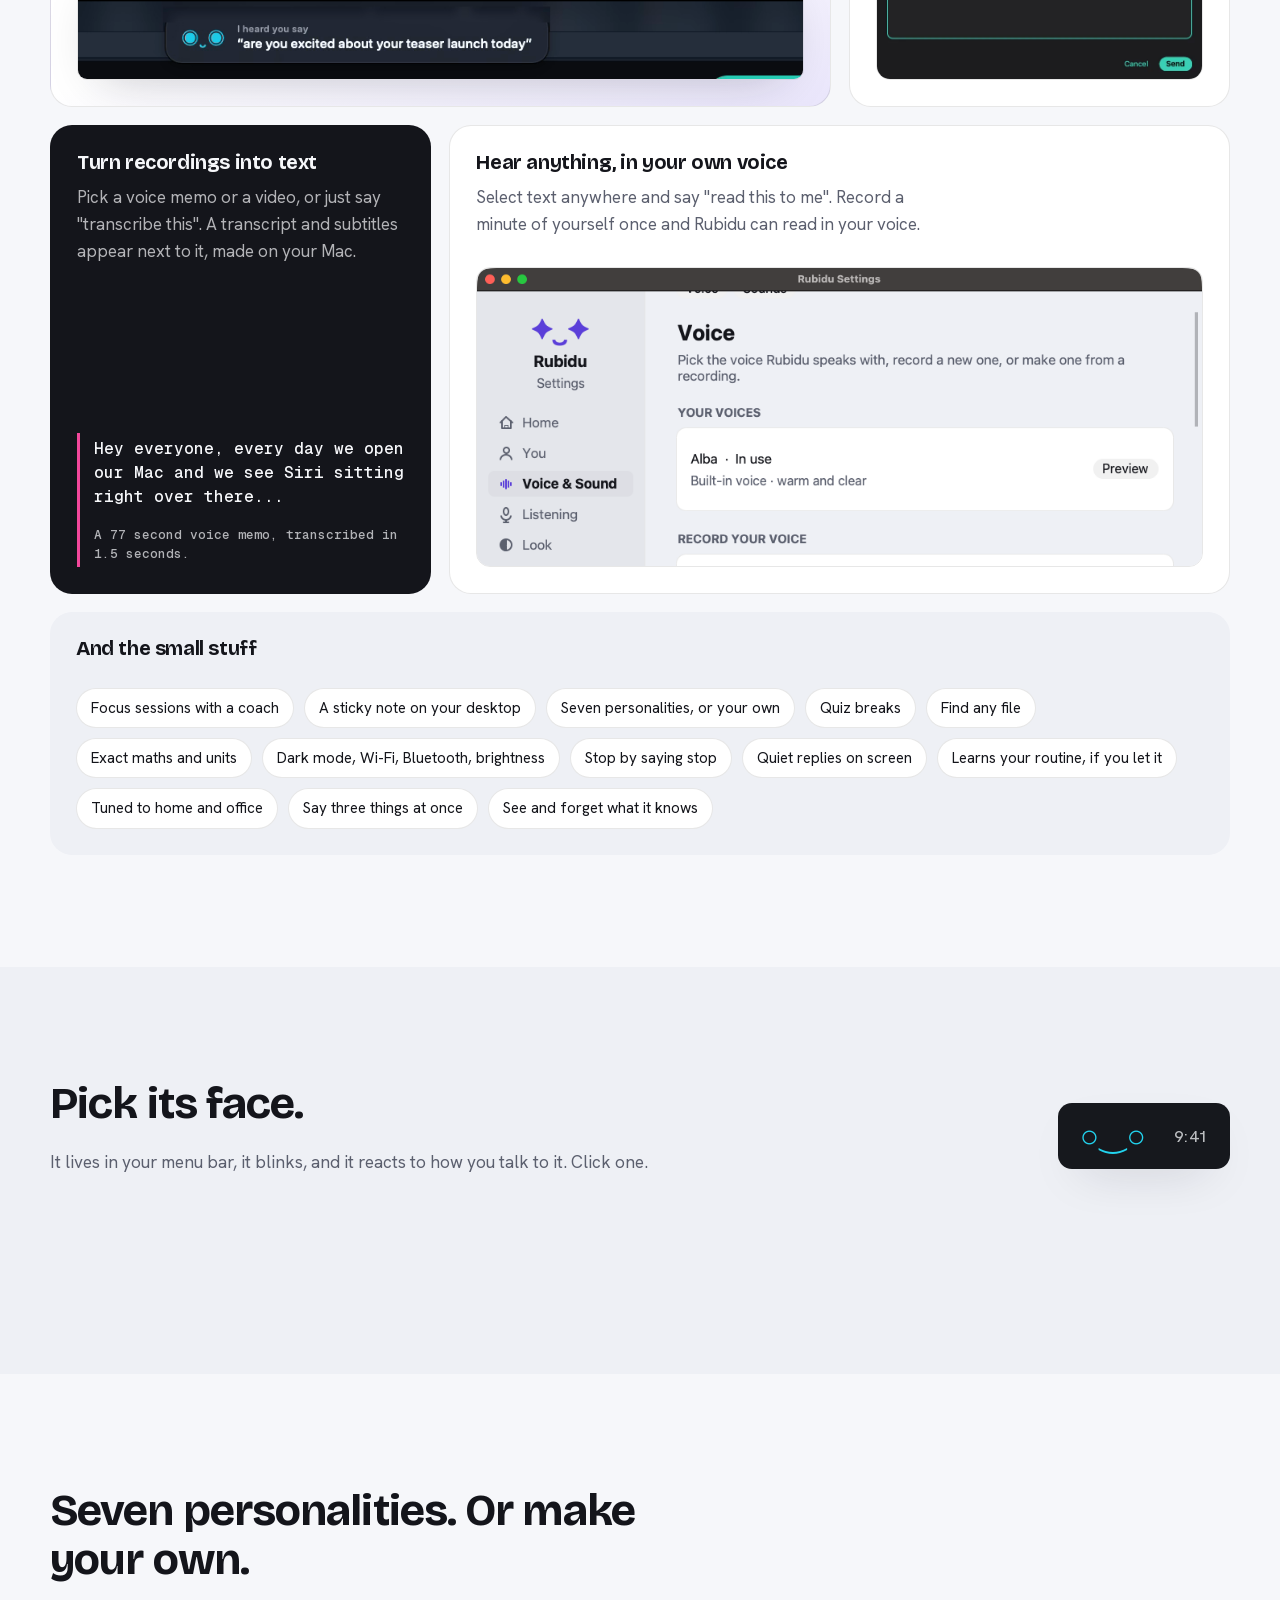
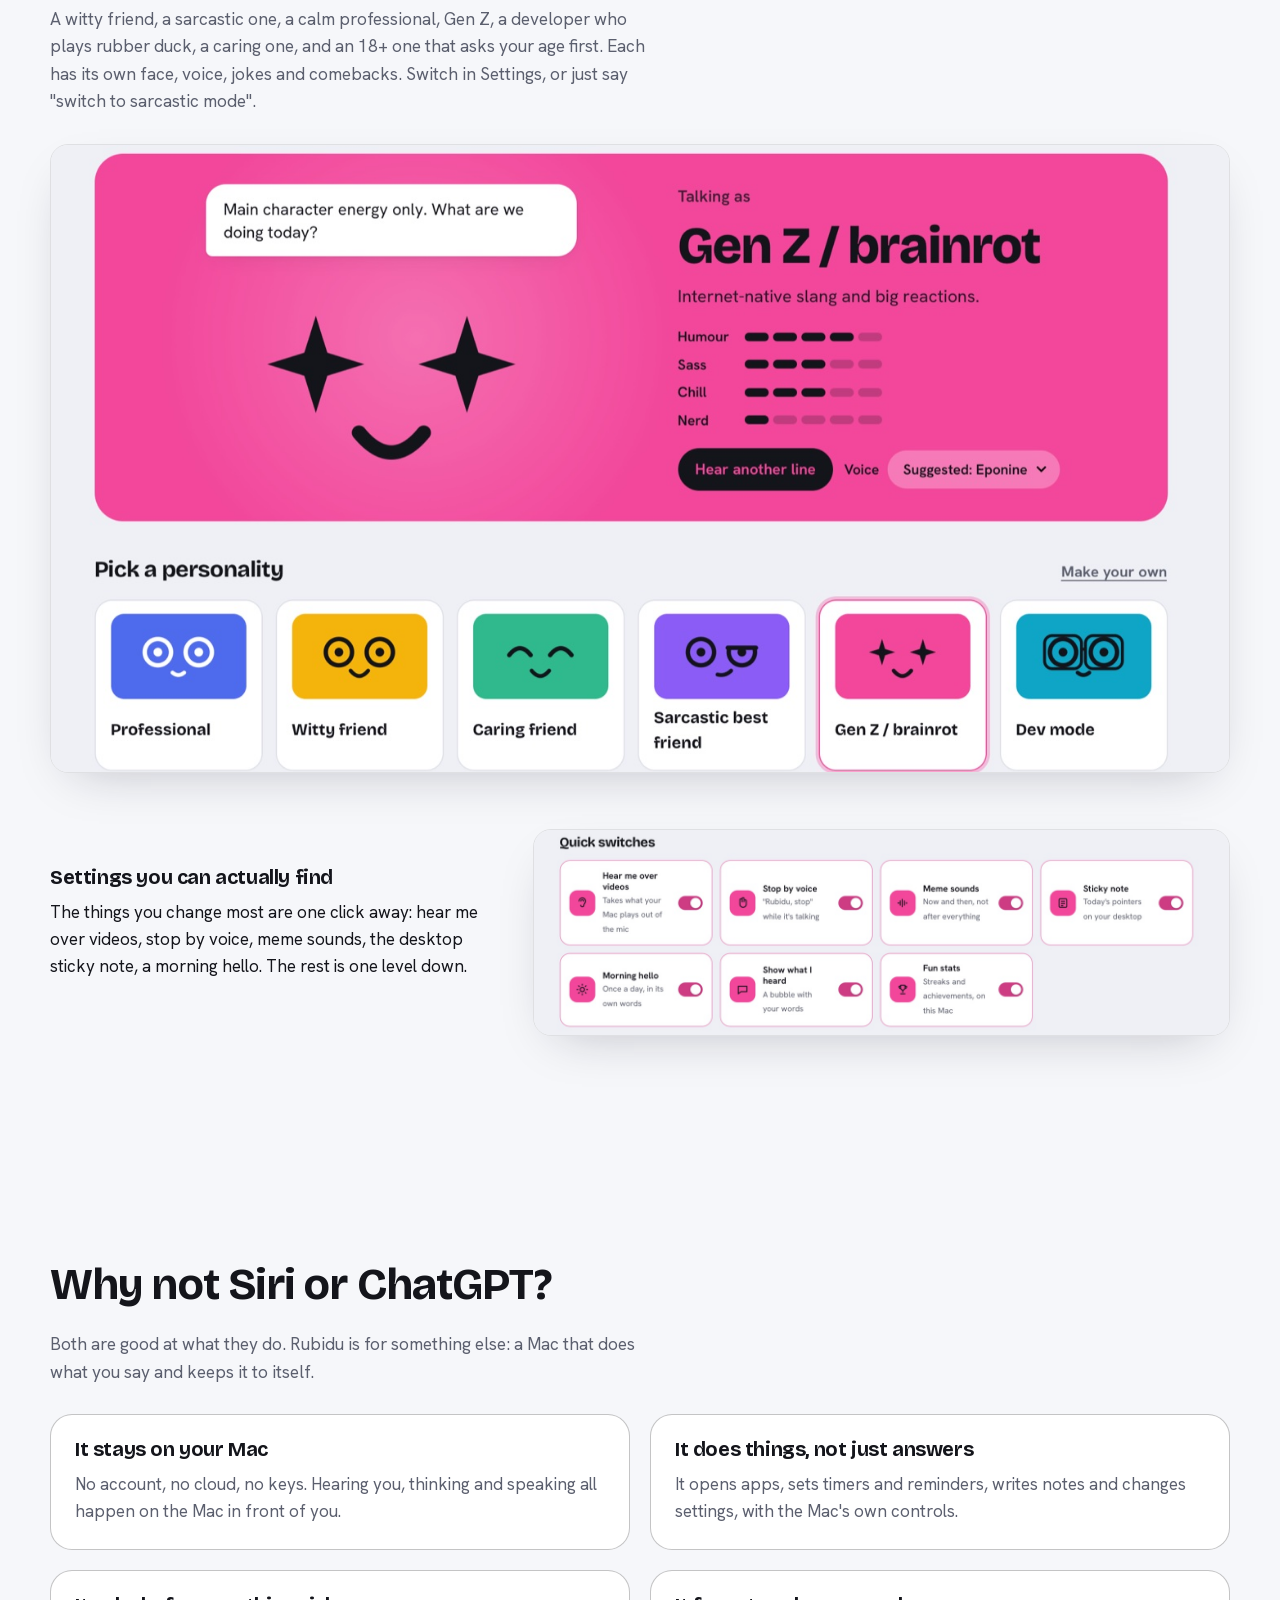
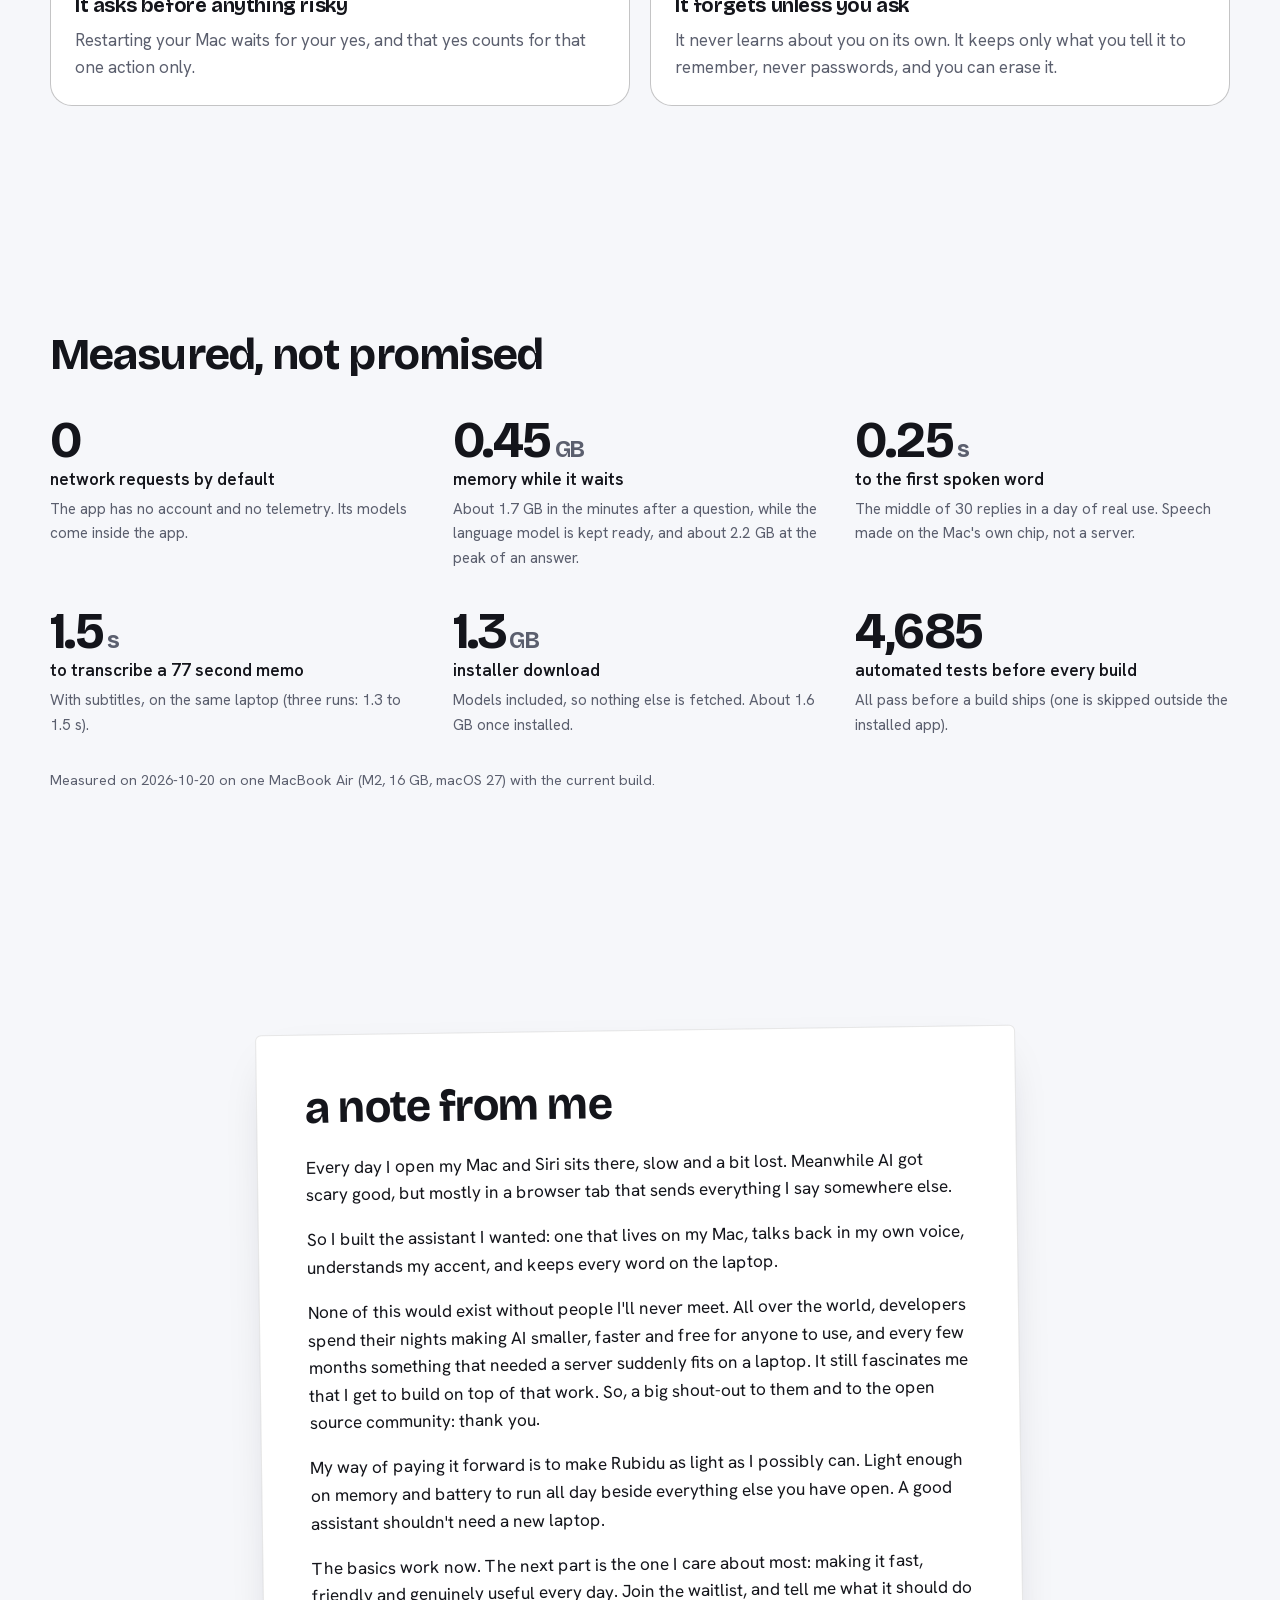
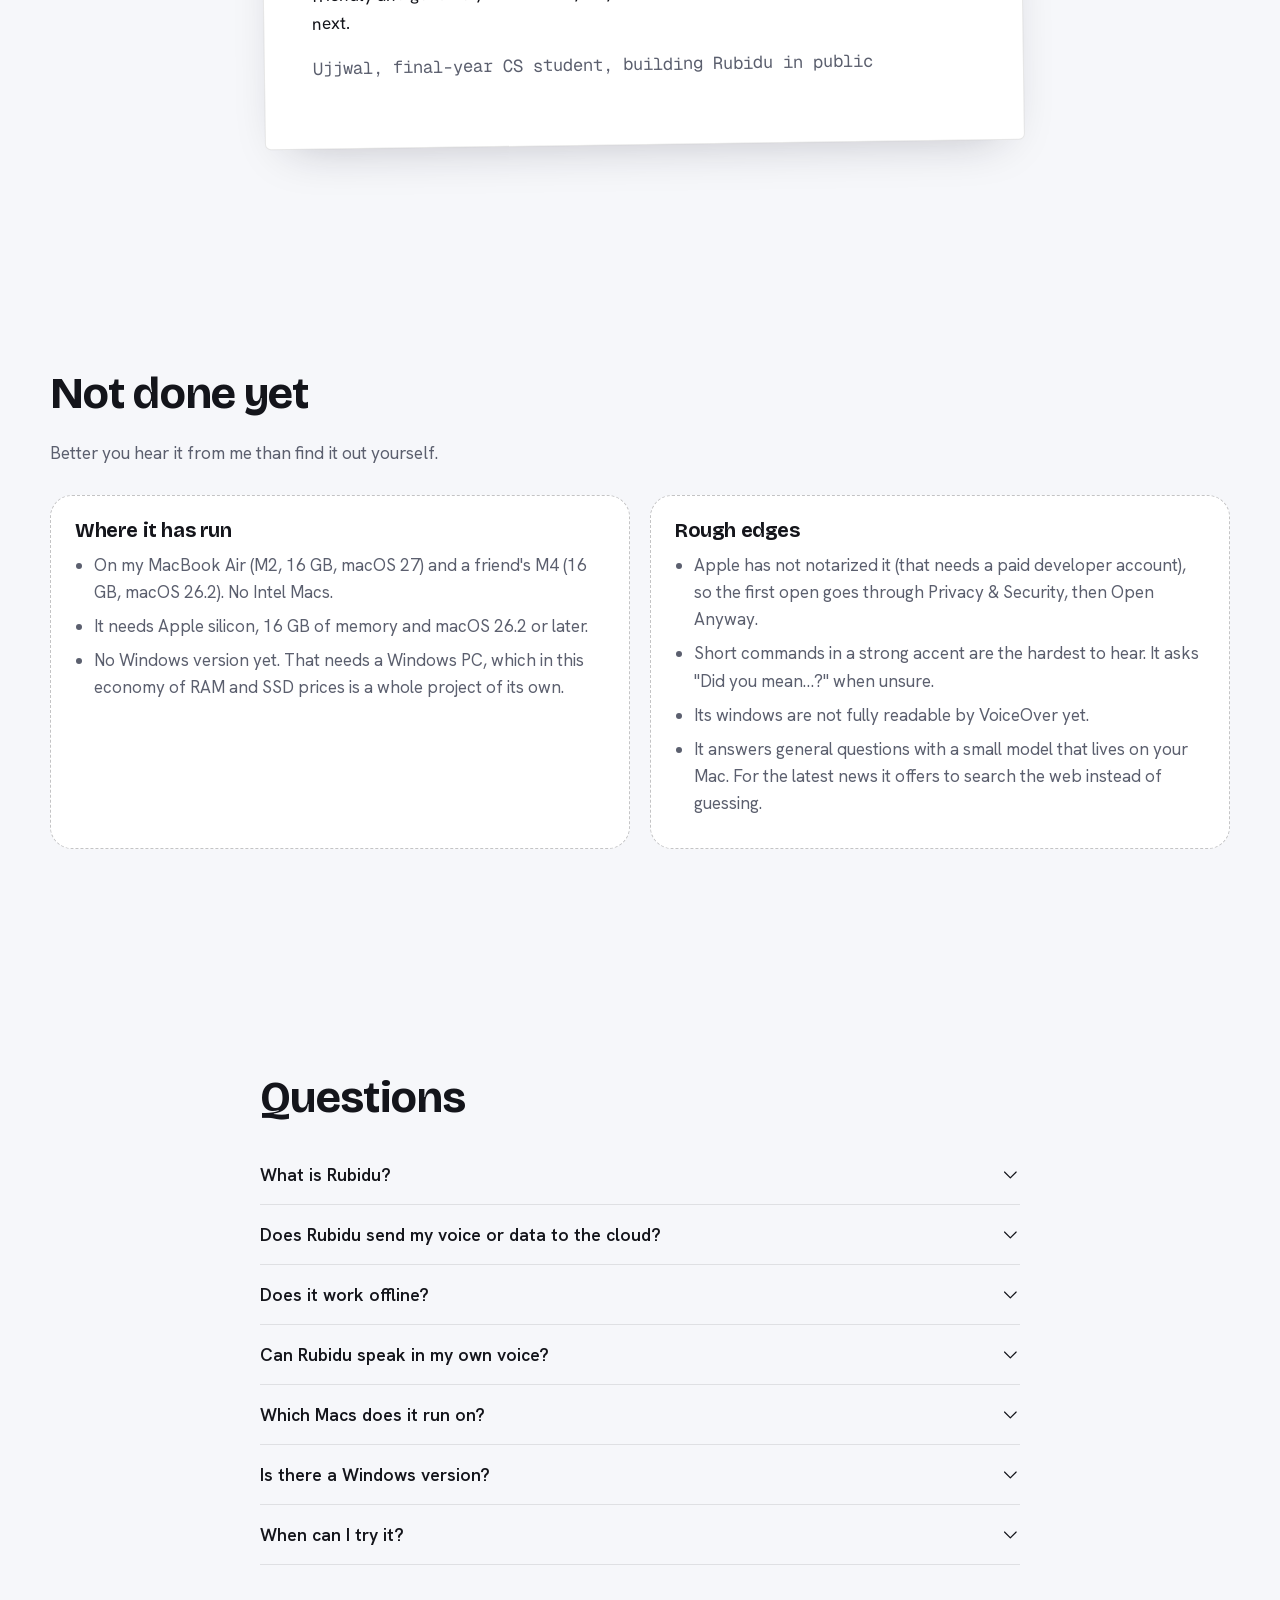
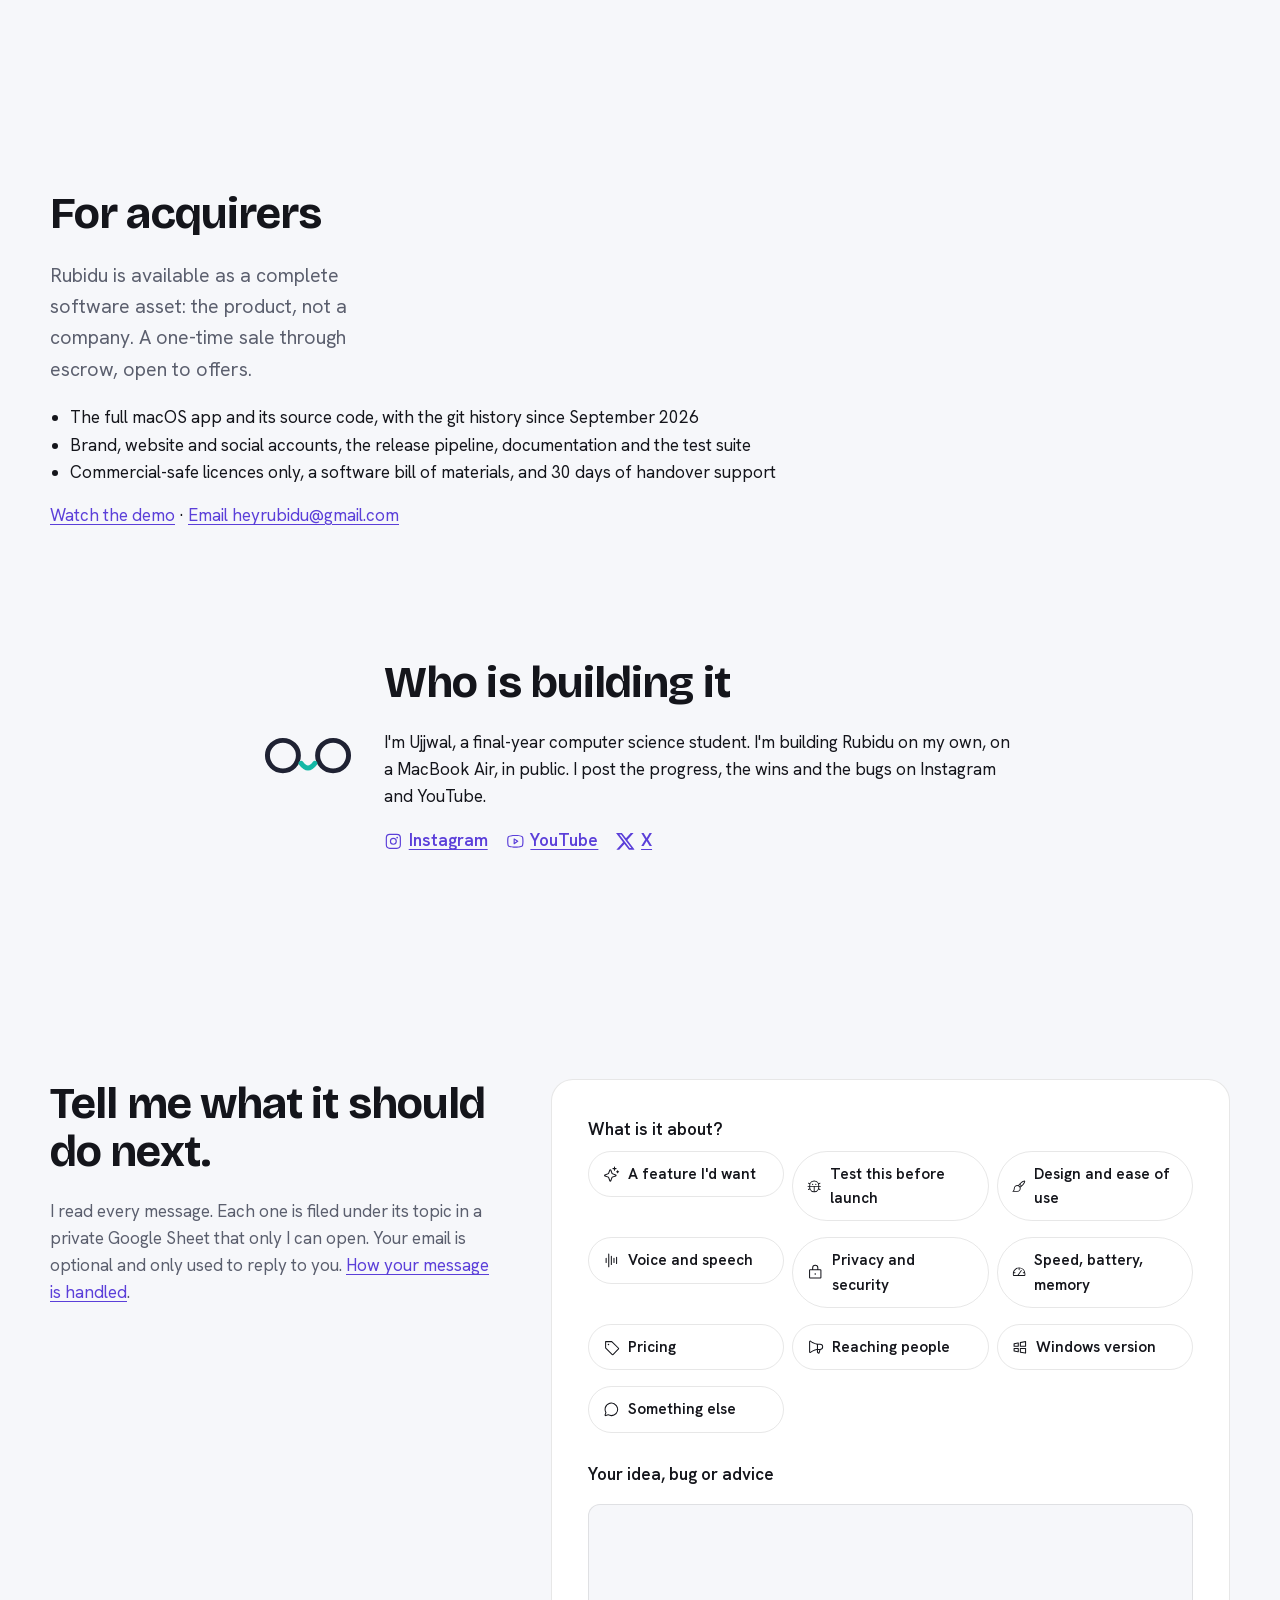
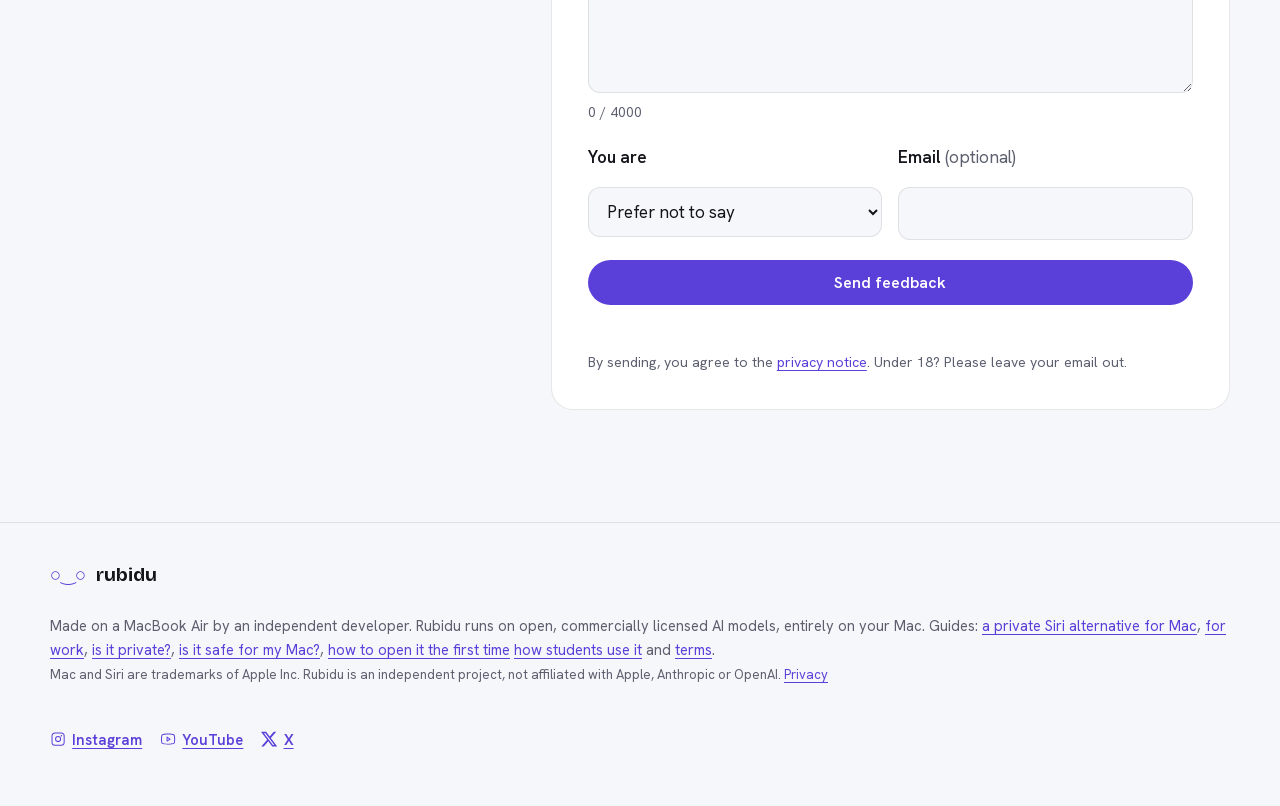
==== commit 7ba200c9: "Measured numbers from 2026-10-20 and the real requirements: Apple silicon, 16 GB, macOS 26.2 or late" ====
--- a/index.html
+++ b/index.html
@@ -24,9 +24,9 @@
 <link rel="stylesheet" href="css/site.css">
 <script type="application/ld+json">{"@context": "https://schema.org", "@type": "WebSite", "name": "Rubidu", "url": "https://ujjwal-ismyname.github.io/rubidu/", "description": "Rubidu is a private, local-first voice assistant for macOS, built by a student."}</script>
 <script type="application/ld+json">{"@context": "https://schema.org", "@type": "Person", "name": "Ujjwal", "jobTitle": "Computer science student", "description": "Final-year computer science student building Rubidu.", "sameAs": ["https://www.instagram.com/heyrubidu/", "https://www.youtube.com/@heyrubidu", "https://x.com/Hey_Rubidu"]}</script>
-<script type="application/ld+json">{"@context": "https://schema.org", "@type": "FAQPage", "mainEntity": [{"@type": "Question", "name": "What is Rubidu?", "acceptedAnswer": {"@type": "Answer", "text": "Rubidu is a voice assistant for macOS that runs entirely on your Mac. You talk to it, it answers in a voice you choose, and it does things for you: apps, timers and reminders, music and volume, messages, dictation into any app, transcribing recordings and reading text aloud."}}, {"@type": "Question", "name": "Does Rubidu send my voice or data to the cloud?", "acceptedAnswer": {"@type": "Answer", "text": "No. Hearing, thinking and speaking all happen on your Mac. There is no account and no telemetry. The only download is the AI models, once, when you press the button in Setup."}}, {"@type": "Question", "name": "Does it work offline?", "acceptedAnswer": {"@type": "Answer", "text": "Yes. After the one-time model download in Setup, Rubidu works with no internet connection."}}, {"@type": "Question", "name": "Can Rubidu speak in my own voice?", "acceptedAnswer": {"@type": "Answer", "text": "Yes. You read a short script aloud, and Rubidu learns your voice on your Mac. The recording is never uploaded, and you can delete it whenever you like."}}, {"@type": "Question", "name": "Which Macs does it run on?", "acceptedAnswer": {"@type": "Answer", "text": "Macs with Apple silicon on macOS 26.3 or later. So far it has been tested on a MacBook Air with an M2 chip and 16 GB of memory."}}, {"@type": "Question", "name": "Is there a Windows version?", "acceptedAnswer": {"@type": "Answer", "text": "Not yet. A Windows version is planned after the Mac launch."}}, {"@type": "Question", "name": "When can I try it?", "acceptedAnswer": {"@type": "Answer", "text": "The basics already work, and I'm making it great before I hand it out. Join the waitlist at the top of this page and you'll get one email the moment it's ready. Or follow @heyrubidu on Instagram and YouTube to watch it being built."}}]}</script>
+<script type="application/ld+json">{"@context": "https://schema.org", "@type": "FAQPage", "mainEntity": [{"@type": "Question", "name": "What is Rubidu?", "acceptedAnswer": {"@type": "Answer", "text": "Rubidu is a voice assistant for macOS that runs entirely on your Mac. You talk to it, it answers in a voice you choose, and it does things for you: apps, timers and reminders, music and volume, messages, dictation into any app, transcribing recordings and reading text aloud."}}, {"@type": "Question", "name": "Does Rubidu send my voice or data to the cloud?", "acceptedAnswer": {"@type": "Answer", "text": "No. Hearing, thinking and speaking all happen on your Mac. There is no account and no telemetry. The only download is the AI models, once, when you press the button in Setup."}}, {"@type": "Question", "name": "Does it work offline?", "acceptedAnswer": {"@type": "Answer", "text": "Yes. Rubidu carries its models inside the app, so it works with no internet connection from the first start."}}, {"@type": "Question", "name": "Can Rubidu speak in my own voice?", "acceptedAnswer": {"@type": "Answer", "text": "Yes. You read a short script aloud, and Rubidu learns your voice on your Mac. The recording is never uploaded, and you can delete it whenever you like."}}, {"@type": "Question", "name": "Which Macs does it run on?", "acceptedAnswer": {"@type": "Answer", "text": "Macs with Apple silicon and 16 GB of memory, on macOS 26.2 or later. It has been tested on a MacBook Air M2 (macOS 27) and an M4 (macOS 26.2), both with 16 GB."}}, {"@type": "Question", "name": "Is there a Windows version?", "acceptedAnswer": {"@type": "Answer", "text": "Not yet. A Windows version is planned after the Mac launch."}}, {"@type": "Question", "name": "When can I try it?", "acceptedAnswer": {"@type": "Answer", "text": "The basics already work, and I'm making it great before I hand it out. Join the waitlist at the top of this page and you'll get one email the moment it's ready. Or follow @heyrubidu on Instagram and YouTube to watch it being built."}}]}</script>
 <script type="application/ld+json">{"@context": "https://schema.org", "@type": "VideoObject", "name": "See it work", "description": "Rubidu on a MacBook Air: talking, opening apps, answering, all on the Mac.", "thumbnailUrl": "https://i.ytimg.com/vi/pEF-2vNGCJI/hqdefault.jpg", "embedUrl": "https://www.youtube-nocookie.com/embed/pEF-2vNGCJI", "contentUrl": "https://www.youtube.com/watch?v=pEF-2vNGCJI"}</script>
-<script type="application/ld+json">{"@context": "https://schema.org", "@type": "SoftwareApplication", "name": "Rubidu", "operatingSystem": "macOS 26.3 or later (Apple silicon)", "applicationCategory": "UtilitiesApplication", "url": "https://ujjwal-ismyname.github.io/rubidu/", "description": "A private AI voice assistant that runs entirely on your Mac, even offline. Personalities, focus sessions, dictation anywhere. Apple silicon.", "image": "https://ujjwal-ismyname.github.io/rubidu/img/og.png"}</script>
+<script type="application/ld+json">{"@context": "https://schema.org", "@type": "SoftwareApplication", "name": "Rubidu", "operatingSystem": "macOS 26.2 or later (Apple silicon, 16 GB)", "applicationCategory": "UtilitiesApplication", "url": "https://ujjwal-ismyname.github.io/rubidu/", "description": "A private AI voice assistant that runs entirely on your Mac, even offline. Personalities, focus sessions, dictation anywhere. Apple silicon.", "image": "https://ujjwal-ismyname.github.io/rubidu/img/og.png"}</script>
 <script>(function(){var t=new URLSearchParams(location.search).get("theme");if(t==="light"||t==="dark")document.documentElement.dataset.theme=t;})();</script>
 </head>
 <body>
@@ -160,7 +160,7 @@
       <article class="job job-3 reveal">
         <h3>Turn recordings into text</h3>
         <p>Pick a voice memo or a video, or just say "transcribe this". A transcript and subtitles appear next to it, made on your Mac.</p>
-        <div class="job-visual"><blockquote class="transcript"><p>Hey everyone, every day we open our Mac and we see Siri sitting right over there...</p><footer>A 77 second voice memo, transcribed in 3.3 seconds.</footer></blockquote></div>
+        <div class="job-visual"><blockquote class="transcript"><p>Hey everyone, every day we open our Mac and we see Siri sitting right over there...</p><footer>A 77 second voice memo, transcribed in 1.5 seconds.</footer></blockquote></div>
       </article>
       <article class="job job-4 reveal">
         <h3>Hear anything, in your own voice</h3>
@@ -242,14 +242,14 @@
   <div class="wrap">
     <h2 id="num-h" class="reveal">Measured, not promised</h2>
     <dl class="stats">
-      <div class="stat reveal"><dt>network requests by default</dt><dd class="num">0</dd><dd class="note">The app has no account and no telemetry. Models download once, when you press the button.</dd></div>
-      <div class="stat reveal"><dt>memory while it waits</dt><dd class="num">0.3<span>GB</span></dd><dd class="note">About 2 GB at the peak of an answer. My aim: so light on memory and battery that an 8 GB Mac runs it all day without noticing.</dd></div>
-      <div class="stat reveal"><dt>to the first spoken word</dt><dd class="num">0.2<span>s</span></dd><dd class="note">Speech made on the Mac's own chip, not a server.</dd></div>
-      <div class="stat reveal"><dt>to transcribe a 77 second memo</dt><dd class="num">3.3<span>s</span></dd><dd class="note">With subtitles, on the same laptop.</dd></div>
-      <div class="stat reveal"><dt>installer download</dt><dd class="num">185<span>MB</span></dd><dd class="note">Plus about 1.3 GB of models, fetched once in Setup.</dd></div>
-      <div class="stat reveal"><dt>automated tests before every build</dt><dd class="num">4,044</dd><dd class="note">Every one passes, or nothing ships.</dd></div>
+      <div class="stat reveal"><dt>network requests by default</dt><dd class="num">0</dd><dd class="note">The app has no account and no telemetry. Its models come inside the app.</dd></div>
+      <div class="stat reveal"><dt>memory while it waits</dt><dd class="num">0.45<span>GB</span></dd><dd class="note">About 1.7 GB in the minutes after a question, while the language model is kept ready, and about 2.2 GB at the peak of an answer.</dd></div>
+      <div class="stat reveal"><dt>to the first spoken word</dt><dd class="num">0.25<span>s</span></dd><dd class="note">The middle of 30 replies in a day of real use. Speech made on the Mac's own chip, not a server.</dd></div>
+      <div class="stat reveal"><dt>to transcribe a 77 second memo</dt><dd class="num">1.5<span>s</span></dd><dd class="note">With subtitles, on the same laptop (three runs: 1.3 to 1.5 s).</dd></div>
+      <div class="stat reveal"><dt>installer download</dt><dd class="num">1.3<span>GB</span></dd><dd class="note">Models included, so nothing else is fetched. About 1.6 GB once installed.</dd></div>
+      <div class="stat reveal"><dt>automated tests before every build</dt><dd class="num">4,685</dd><dd class="note">All pass before a build ships (one is skipped outside the installed app).</dd></div>
     </dl>
-    <p class="footnote reveal">Measured on one MacBook Air (M2, 16 GB, macOS 27), the only Mac Rubidu has run on so far.</p>
+    <p class="footnote reveal">Measured on 2026-10-20 on one MacBook Air (M2, 16 GB, macOS 27) with the current build.</p>
   </div>
 </section>
 
@@ -259,7 +259,7 @@
       <p>Every day I open my Mac and Siri sits there, slow and a bit lost. Meanwhile AI got scary good, but mostly in a browser tab that sends everything I say somewhere else.</p>
       <p>So I built the assistant I wanted: one that lives on my Mac, talks back in my own voice, understands my accent, and keeps every word on the laptop.</p>
       <p>None of this would exist without people I'll never meet. All over the world, developers spend their nights making AI smaller, faster and free for anyone to use, and every few months something that needed a server suddenly fits on a laptop. It still fascinates me that I get to build on top of that work. So, a big shout-out to them and to the open source community: thank you.</p>
-      <p>My way of paying it forward is to make Rubidu as light as I possibly can. Not just for the newest, most expensive Mac, but light enough on memory and battery that an 8 GB MacBook runs it all day. A good assistant shouldn't need a new laptop.</p>
+      <p>My way of paying it forward is to make Rubidu as light as I possibly can. Light enough on memory and battery to run all day beside everything else you have open. A good assistant shouldn't need a new laptop.</p>
       <p>The basics work now. The next part is the one I care about most: making it fast, friendly and genuinely useful every day. Join the waitlist, and tell me what it should do next.</p>
     <p class="signoff">Ujjwal, final-year CS student, building Rubidu in public</p>
   </div>
@@ -273,8 +273,8 @@
       <div class="todo-group reveal">
         <h3>Where it has run</h3>
         <ul>
-          <li>Only on my MacBook Air (M2, 16 GB). 8 GB Macs should work in Lightweight mode but are untested. No Intel Macs.</li>
-          <li>It needs Apple silicon and macOS 26.3 or later.</li>
+          <li>On my MacBook Air (M2, 16 GB, macOS 27) and a friend's M4 (16 GB, macOS 26.2). No Intel Macs.</li>
+          <li>It needs Apple silicon, 16 GB of memory and macOS 26.2 or later.</li>
           <li>No Windows version yet. That needs a Windows PC, which in this economy of RAM and SSD prices is a whole project of its own.</li>
         </ul>
       </div>
@@ -305,7 +305,7 @@
       </details>
       <details class="qa reveal">
         <summary><h3>Does it work offline?</h3><svg class="ico chev" aria-hidden="true"><use href="#i-caret"/></svg></summary>
-        <p>Yes. After the one-time model download in Setup, Rubidu works with no internet connection.</p>
+        <p>Yes. Rubidu carries its models inside the app, so it works with no internet connection from the first start.</p>
       </details>
       <details class="qa reveal">
         <summary><h3>Can Rubidu speak in my own voice?</h3><svg class="ico chev" aria-hidden="true"><use href="#i-caret"/></svg></summary>
@@ -313,7 +313,7 @@
       </details>
       <details class="qa reveal">
         <summary><h3>Which Macs does it run on?</h3><svg class="ico chev" aria-hidden="true"><use href="#i-caret"/></svg></summary>
-        <p>Macs with Apple silicon on macOS 26.3 or later. So far it has been tested on a MacBook Air with an M2 chip and 16 GB of memory.</p>
+        <p>Macs with Apple silicon and 16 GB of memory, on macOS 26.2 or later. It has been tested on a MacBook Air M2 (macOS 27) and an M4 (macOS 26.2), both with 16 GB.</p>
       </details>
       <details class="qa reveal">
         <summary><h3>Is there a Windows version?</h3><svg class="ico chev" aria-hidden="true"><use href="#i-caret"/></svg></summary>
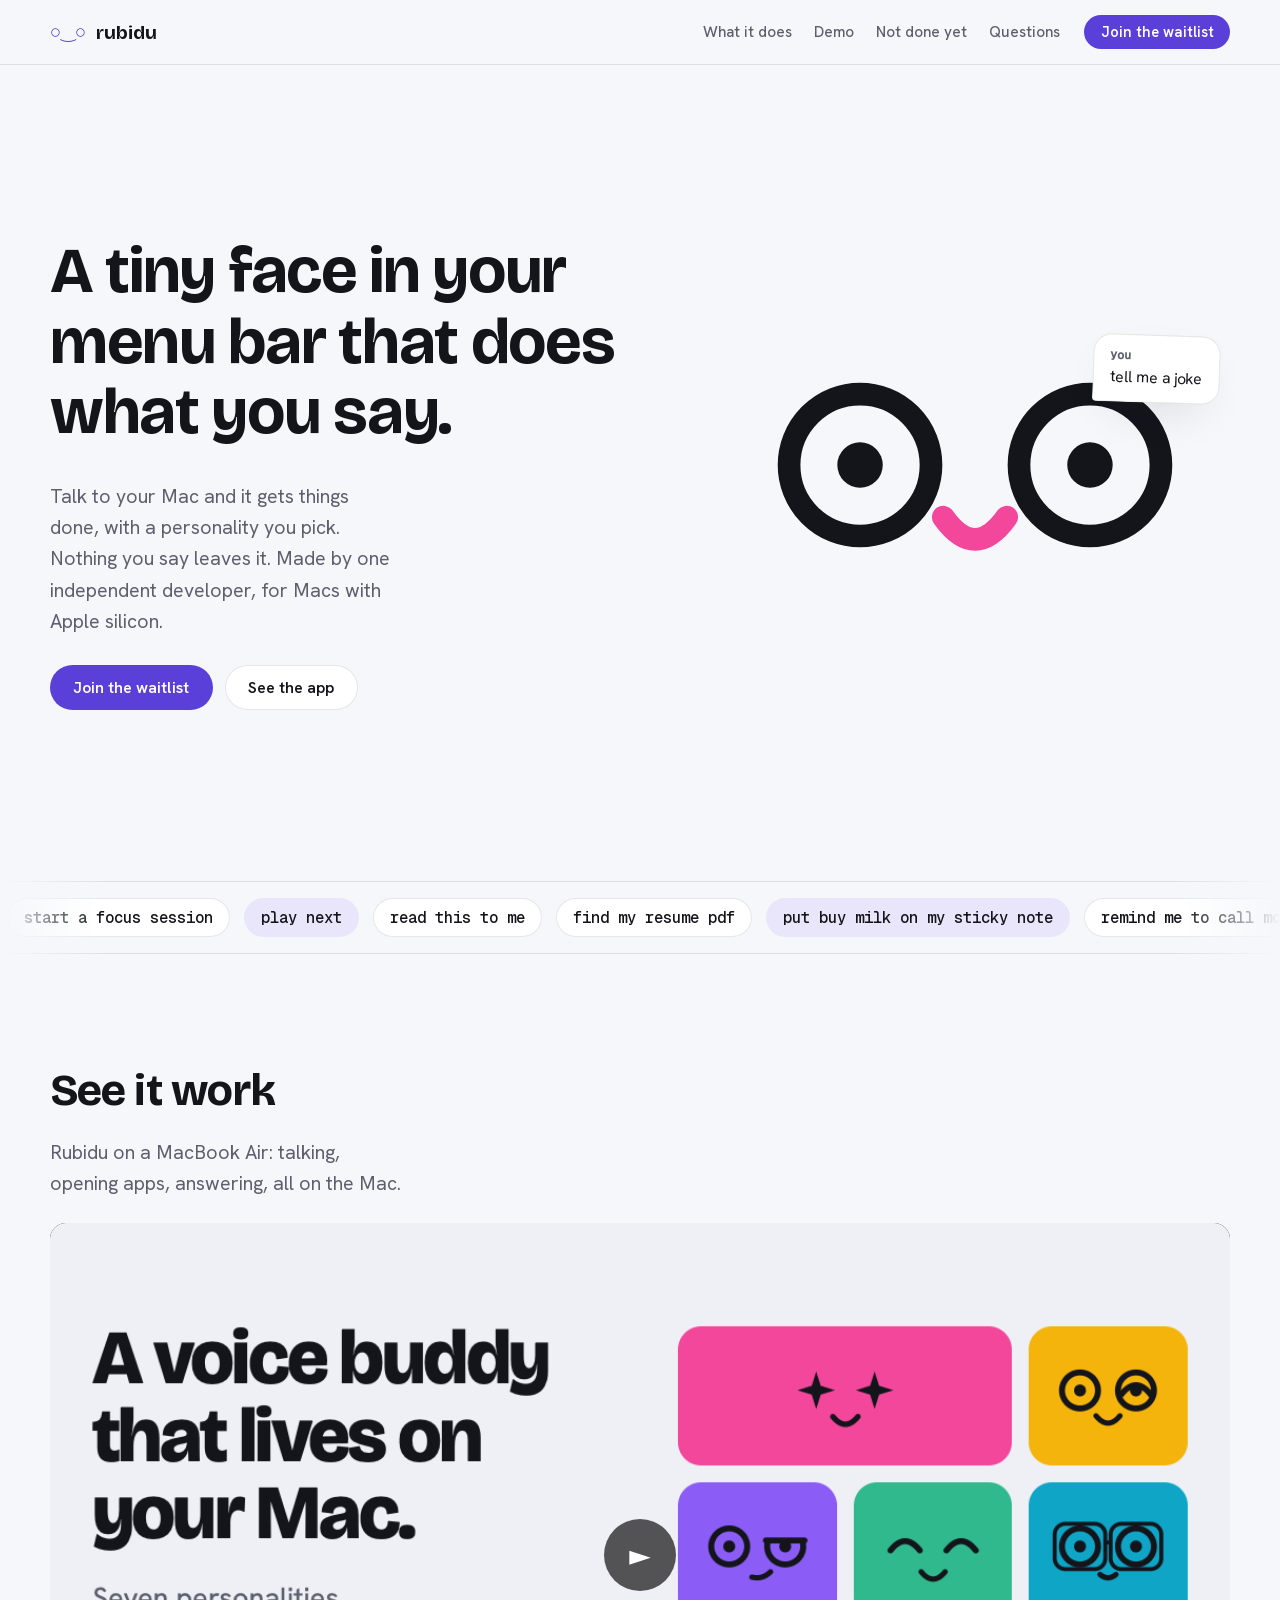
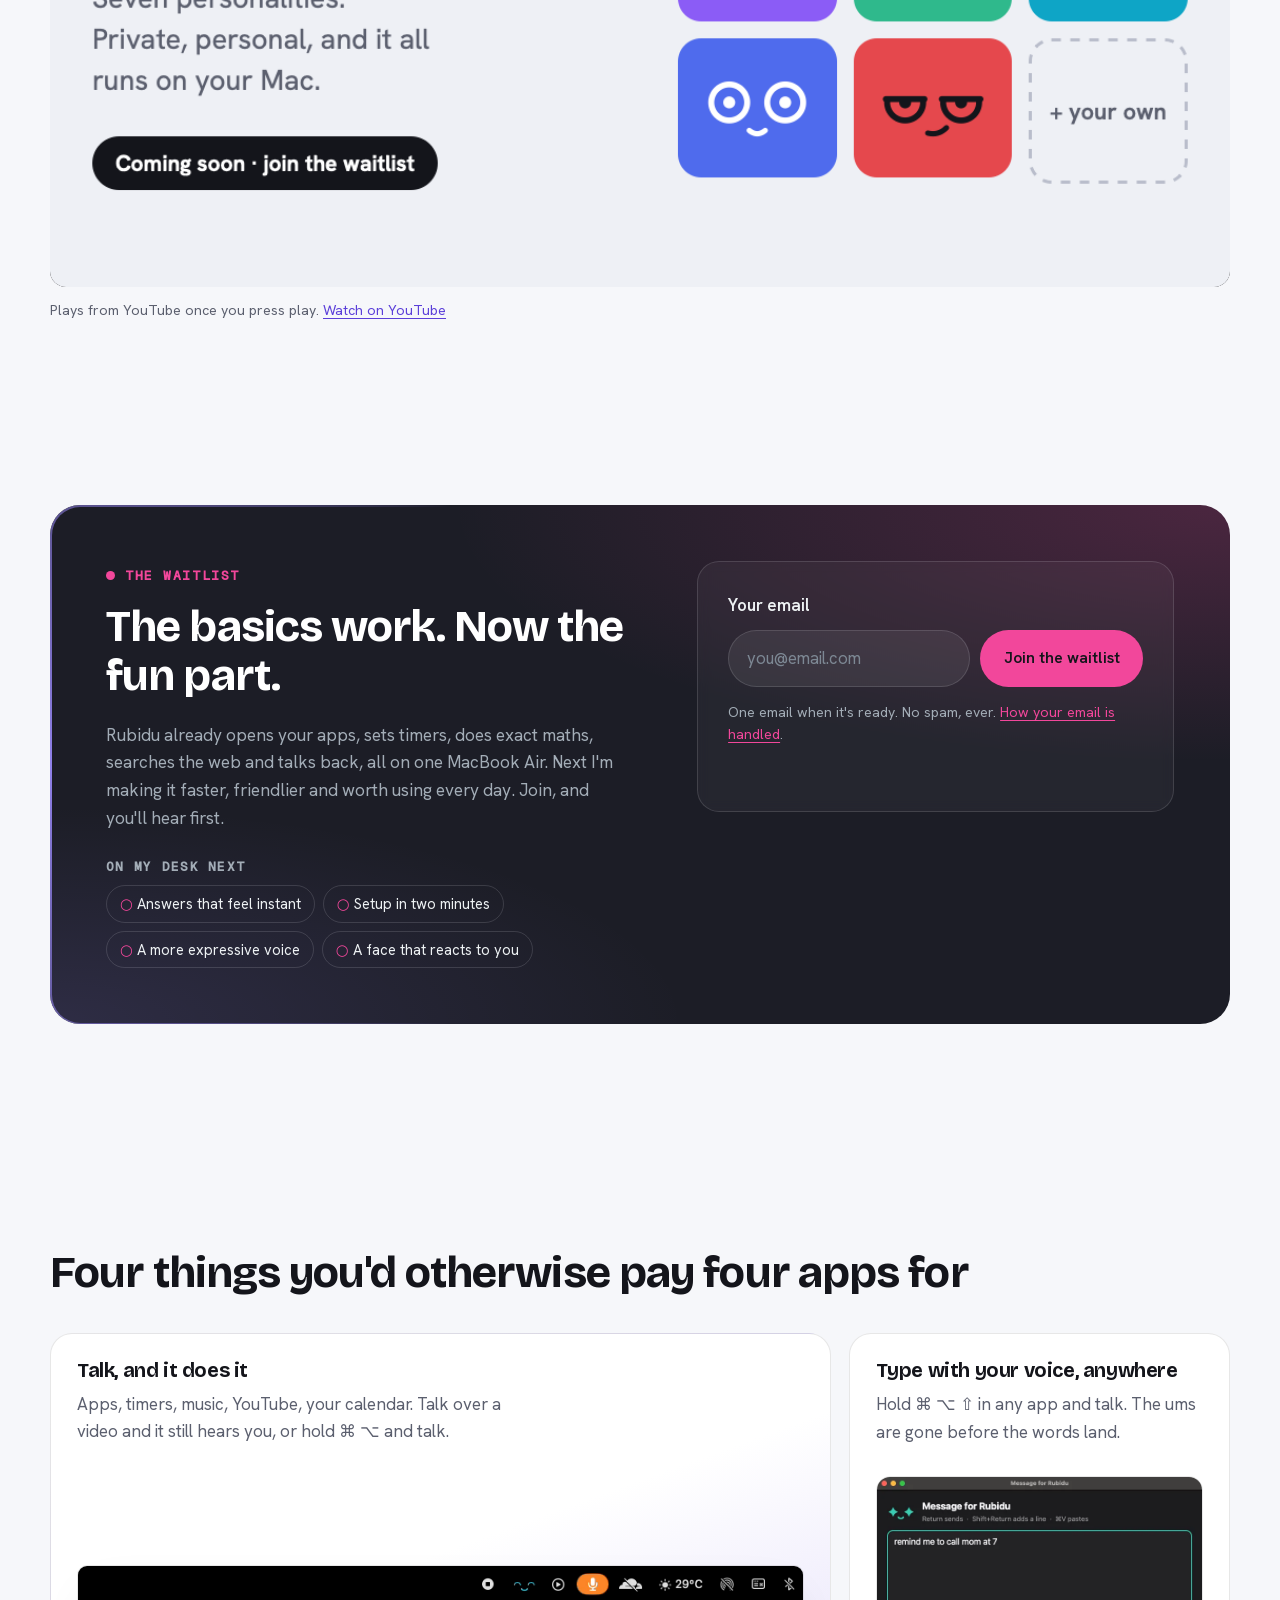
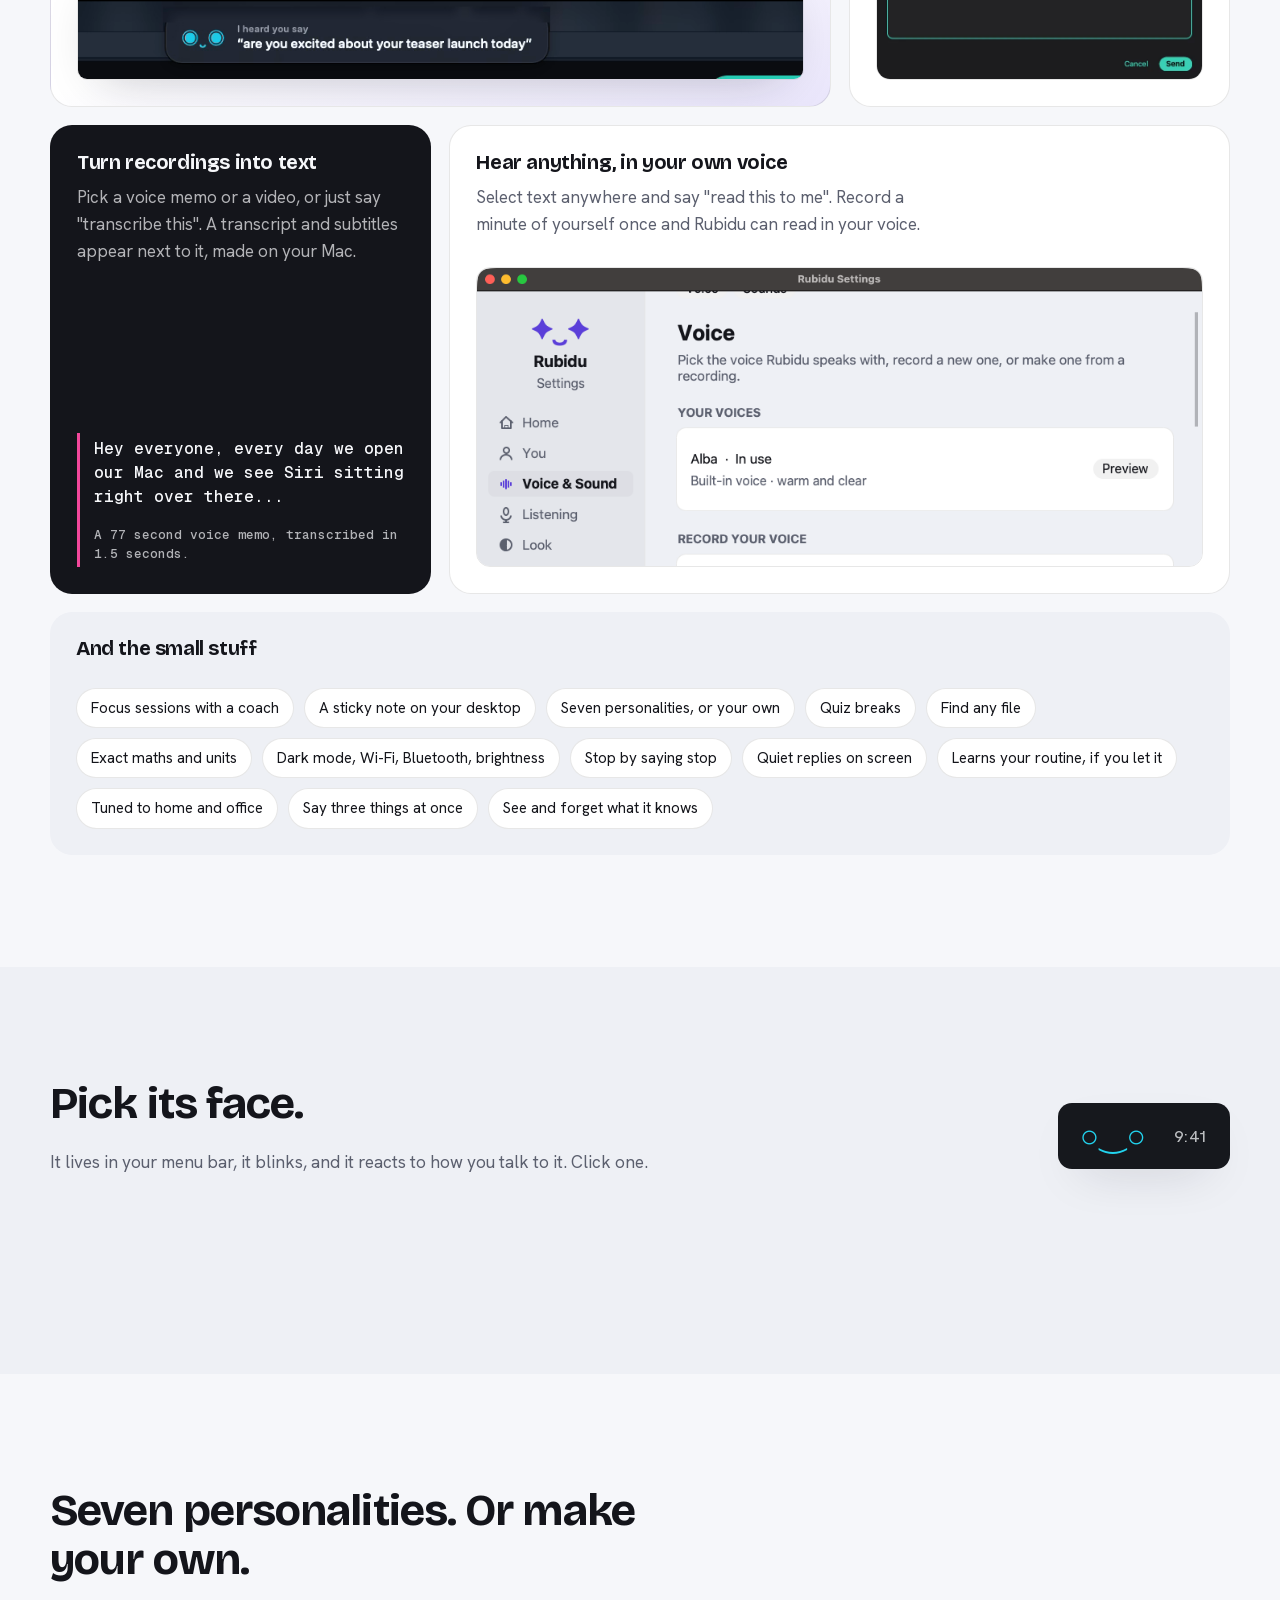
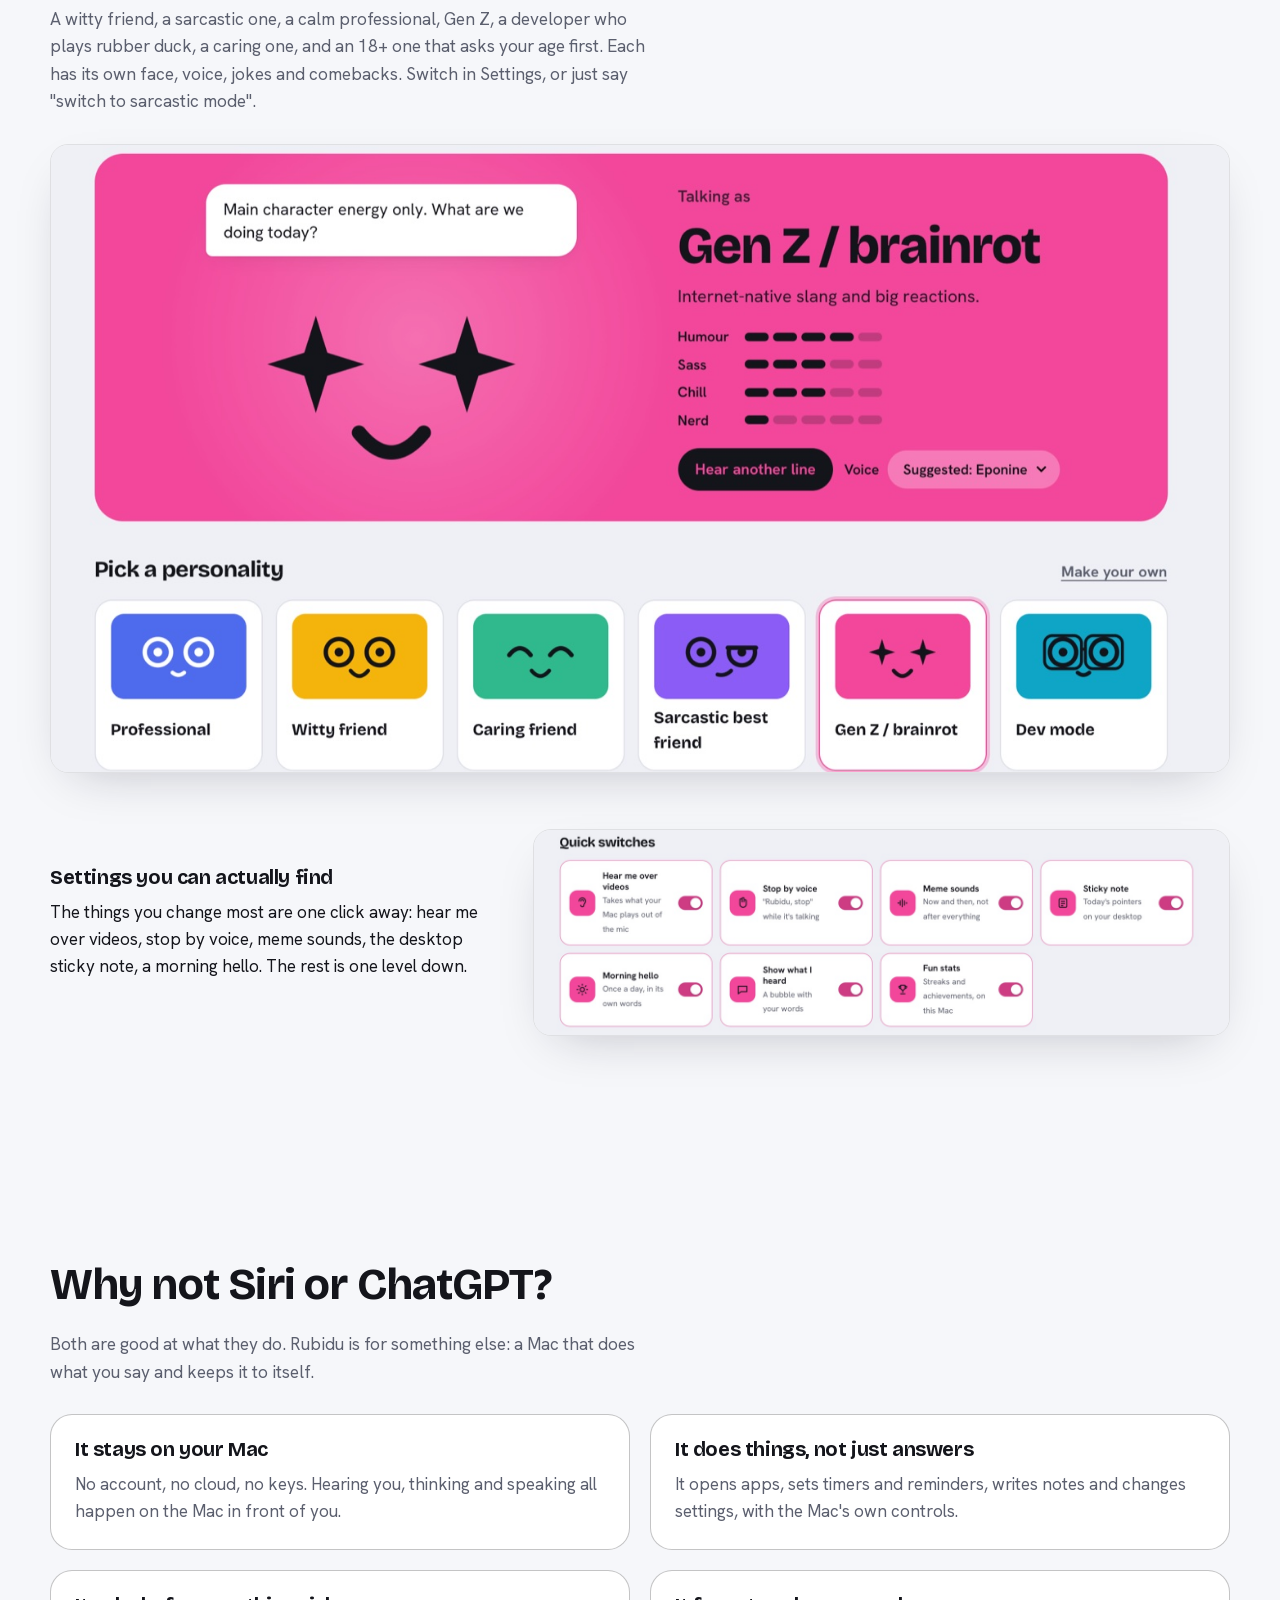
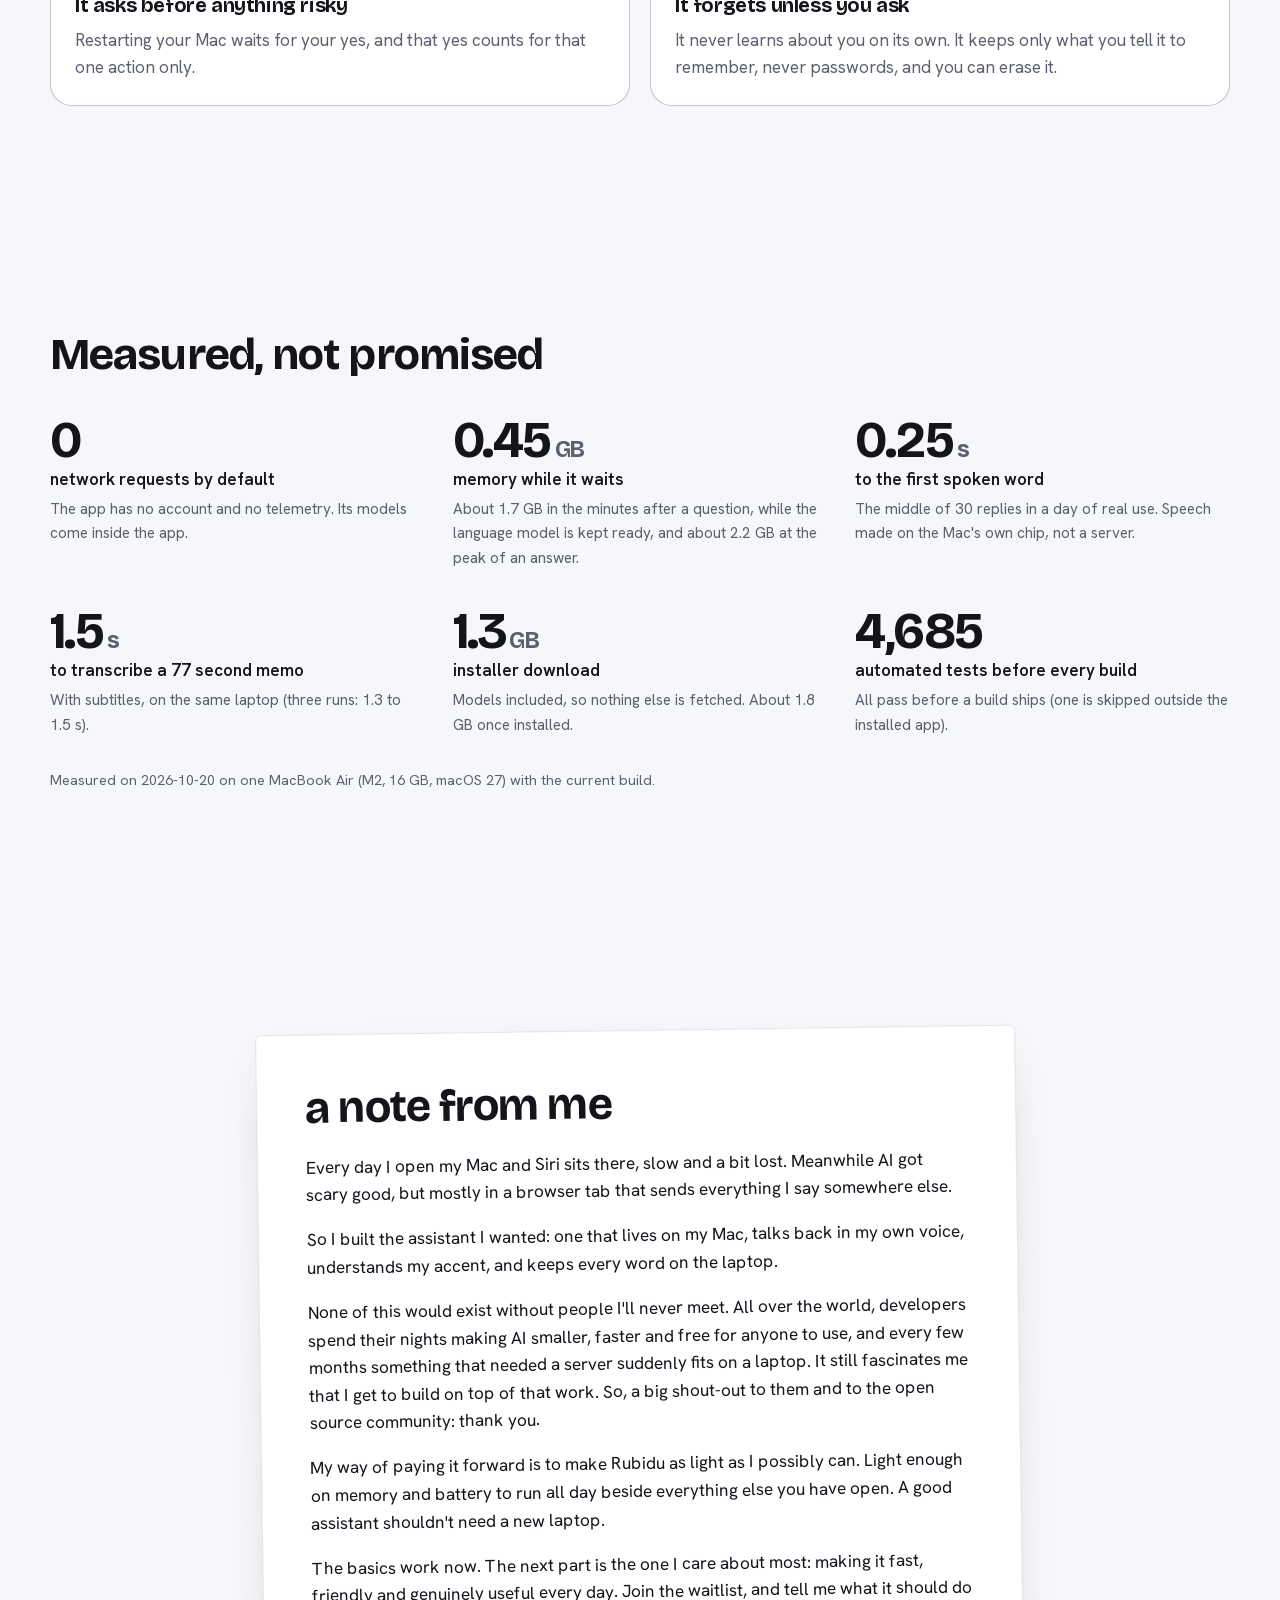
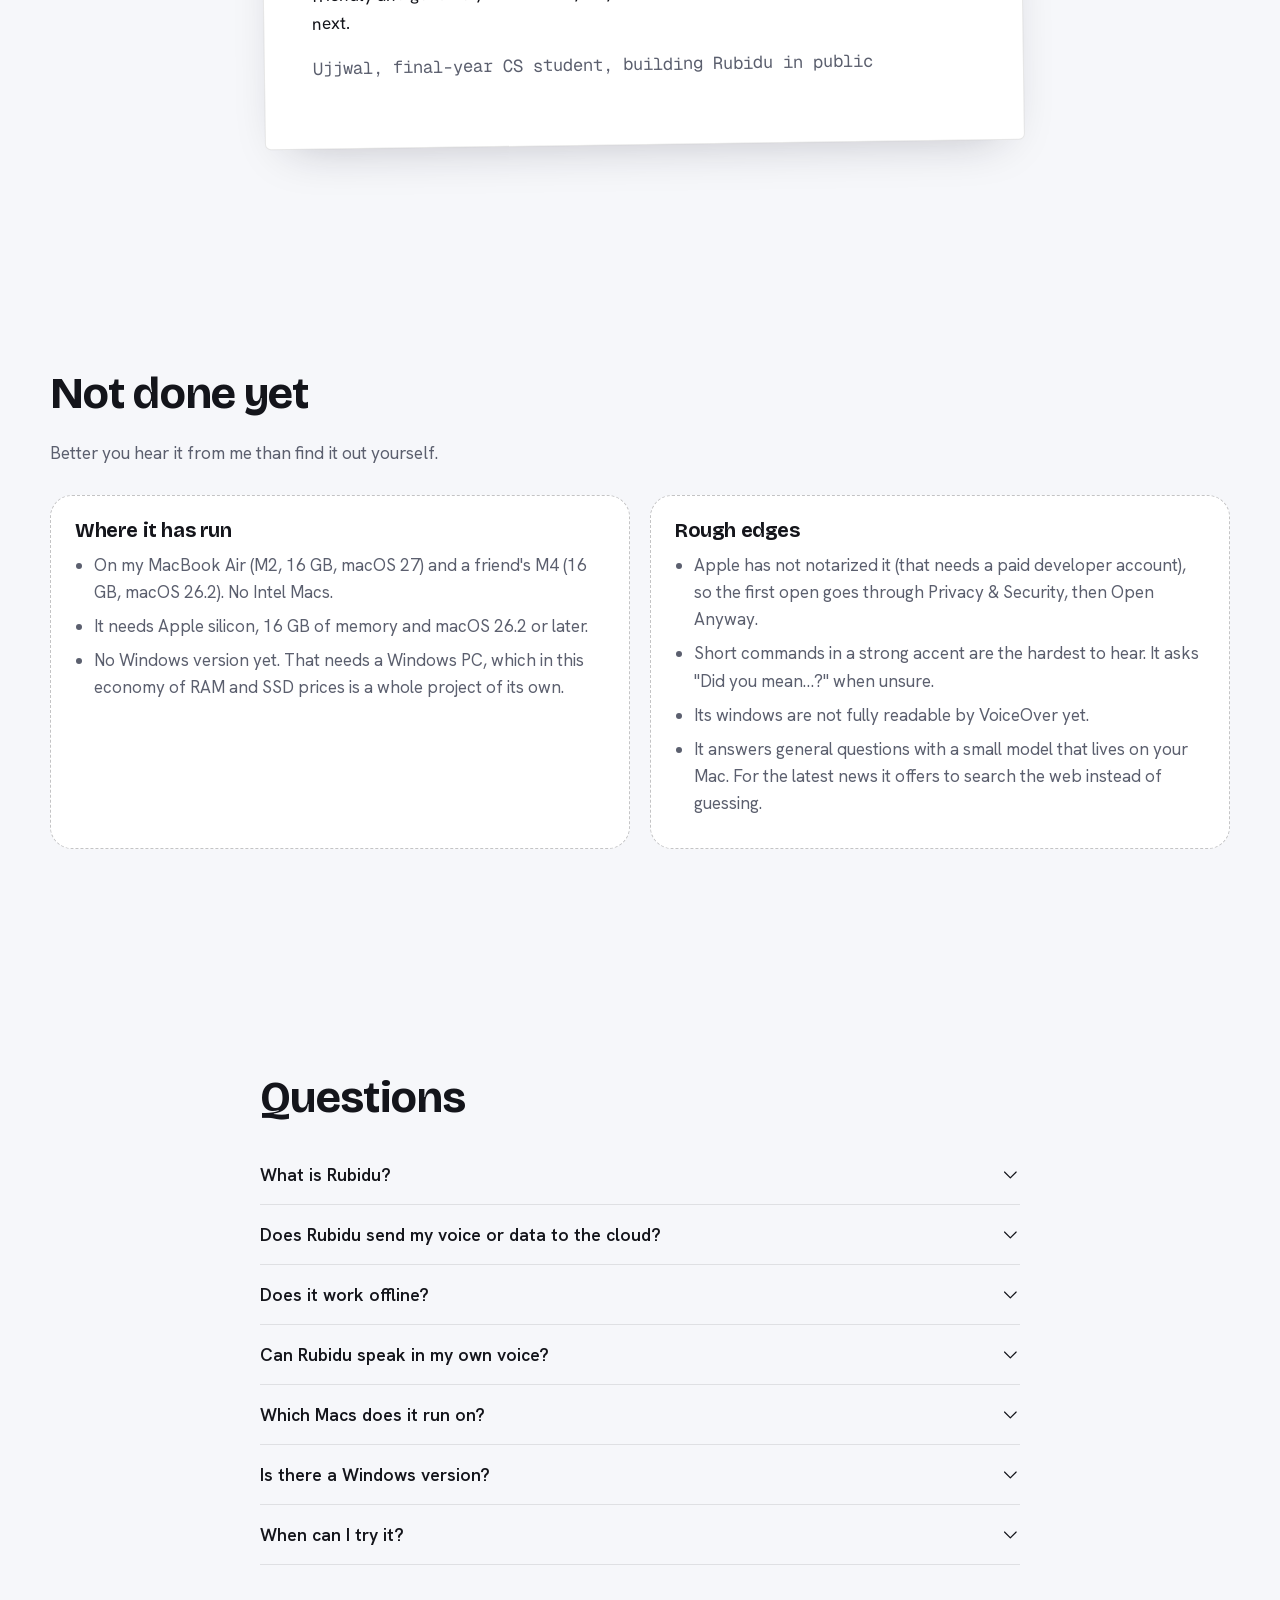
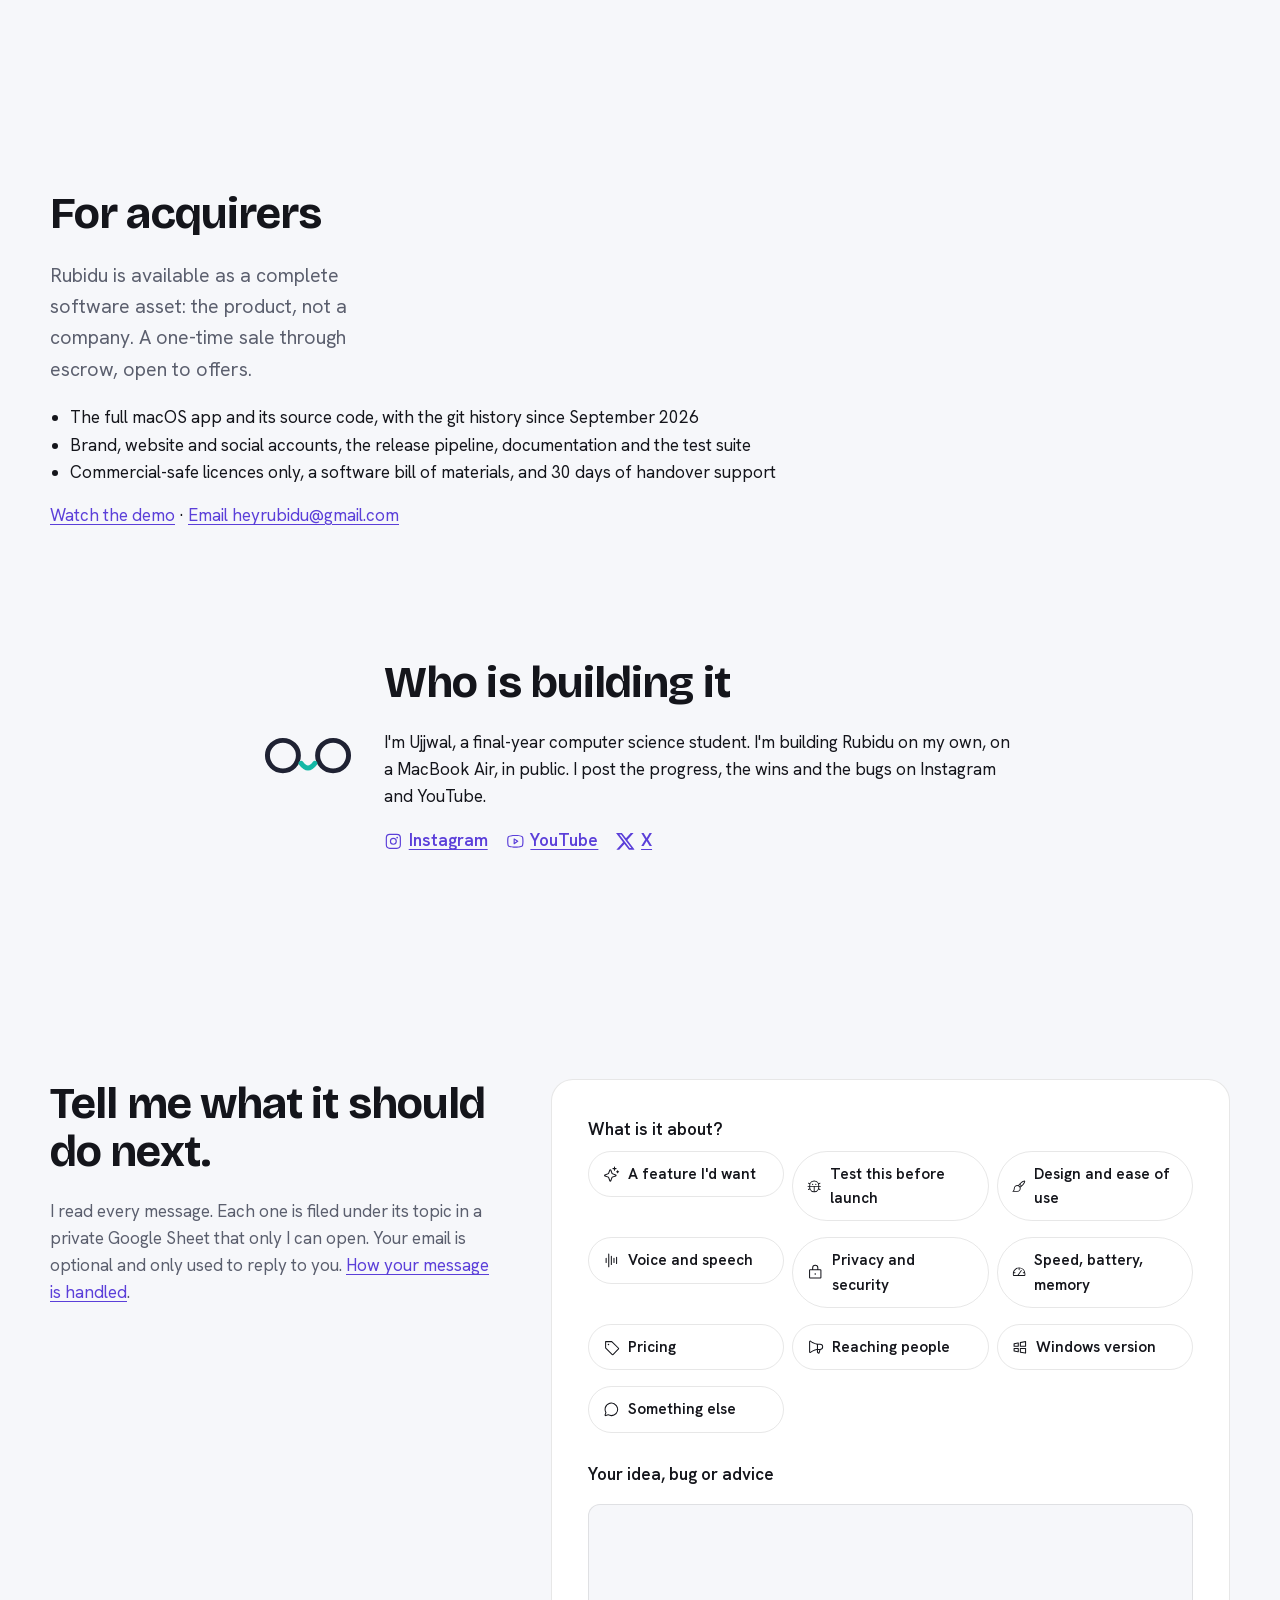
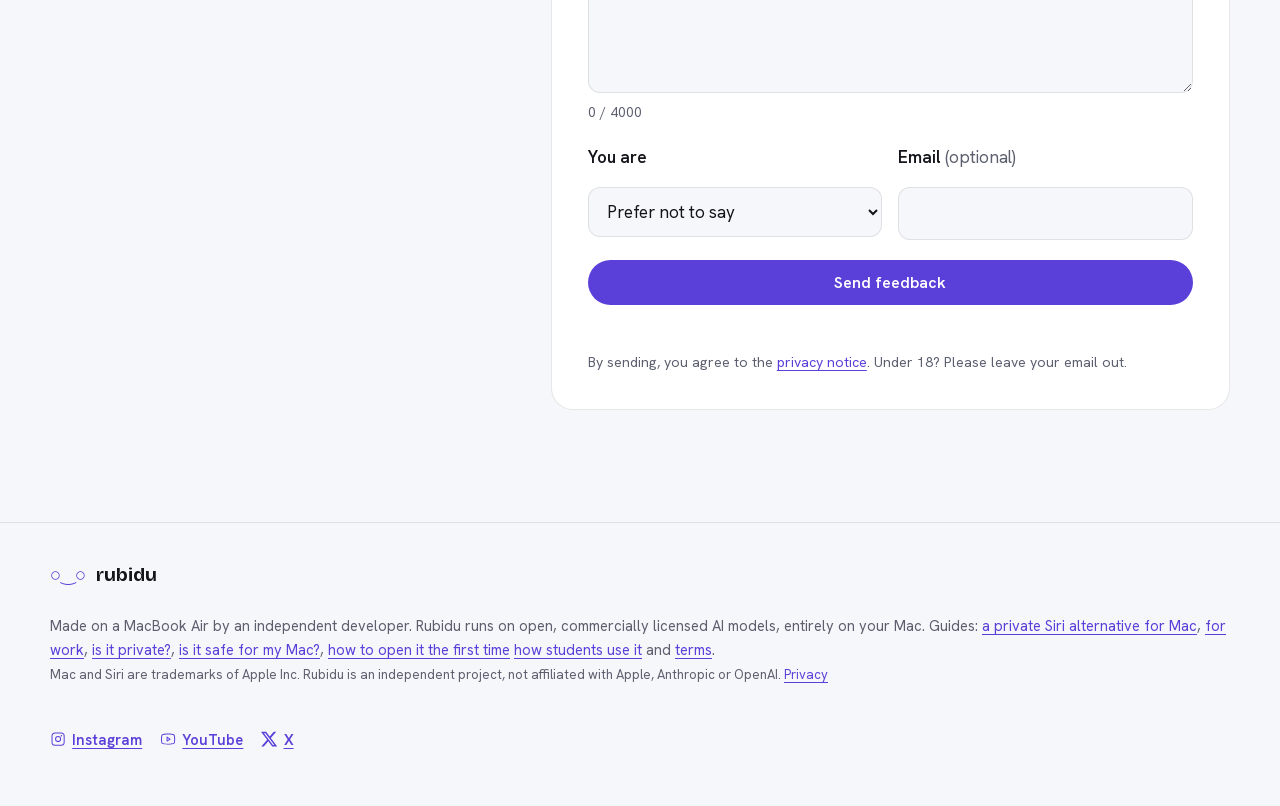
==== commit 00f5667a: "Installed size about 1.8 GB" ====
--- a/index.html
+++ b/index.html
@@ -246,7 +246,7 @@
       <div class="stat reveal"><dt>memory while it waits</dt><dd class="num">0.45<span>GB</span></dd><dd class="note">About 1.7 GB in the minutes after a question, while the language model is kept ready, and about 2.2 GB at the peak of an answer.</dd></div>
       <div class="stat reveal"><dt>to the first spoken word</dt><dd class="num">0.25<span>s</span></dd><dd class="note">The middle of 30 replies in a day of real use. Speech made on the Mac's own chip, not a server.</dd></div>
       <div class="stat reveal"><dt>to transcribe a 77 second memo</dt><dd class="num">1.5<span>s</span></dd><dd class="note">With subtitles, on the same laptop (three runs: 1.3 to 1.5 s).</dd></div>
-      <div class="stat reveal"><dt>installer download</dt><dd class="num">1.3<span>GB</span></dd><dd class="note">Models included, so nothing else is fetched. About 1.6 GB once installed.</dd></div>
+      <div class="stat reveal"><dt>installer download</dt><dd class="num">1.3<span>GB</span></dd><dd class="note">Models included, so nothing else is fetched. About 1.8 GB once installed.</dd></div>
       <div class="stat reveal"><dt>automated tests before every build</dt><dd class="num">4,685</dd><dd class="note">All pass before a build ships (one is skipped outside the installed app).</dd></div>
     </dl>
     <p class="footnote reveal">Measured on 2026-10-20 on one MacBook Air (M2, 16 GB, macOS 27) with the current build.</p>
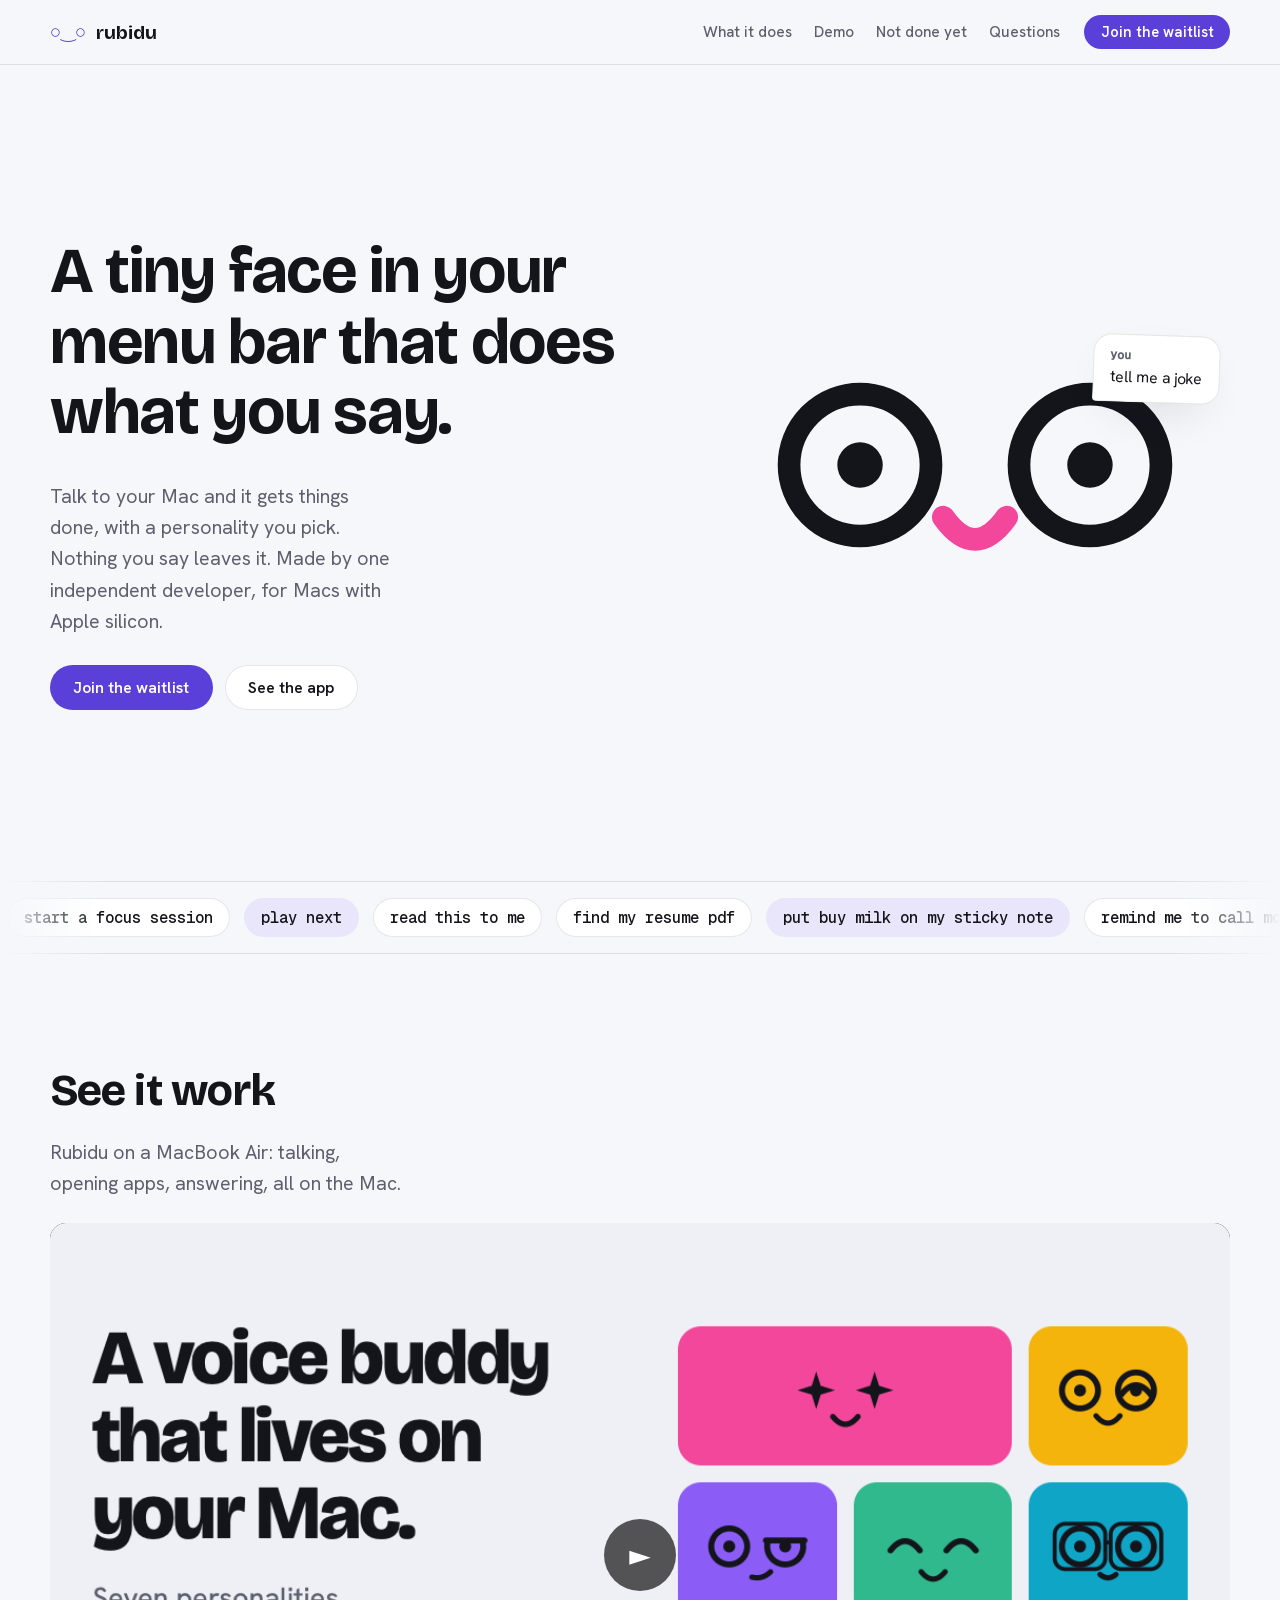
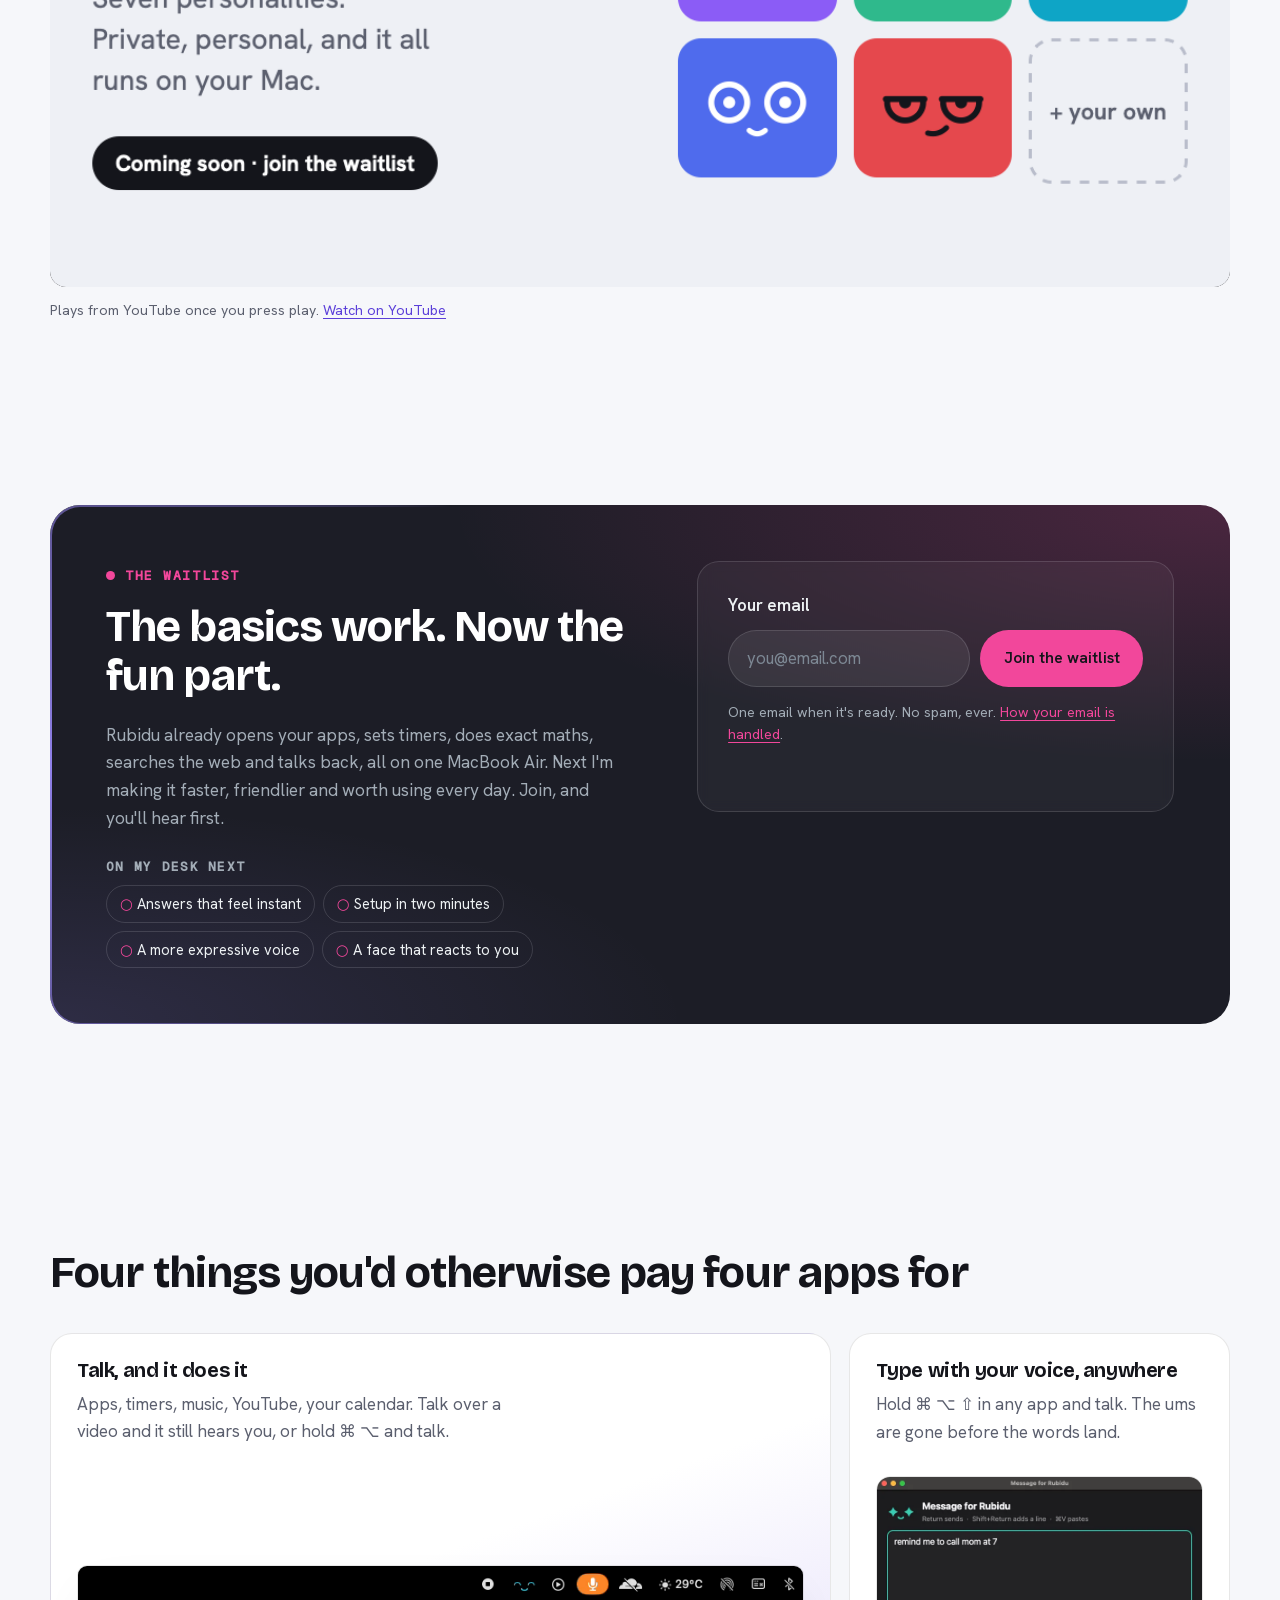
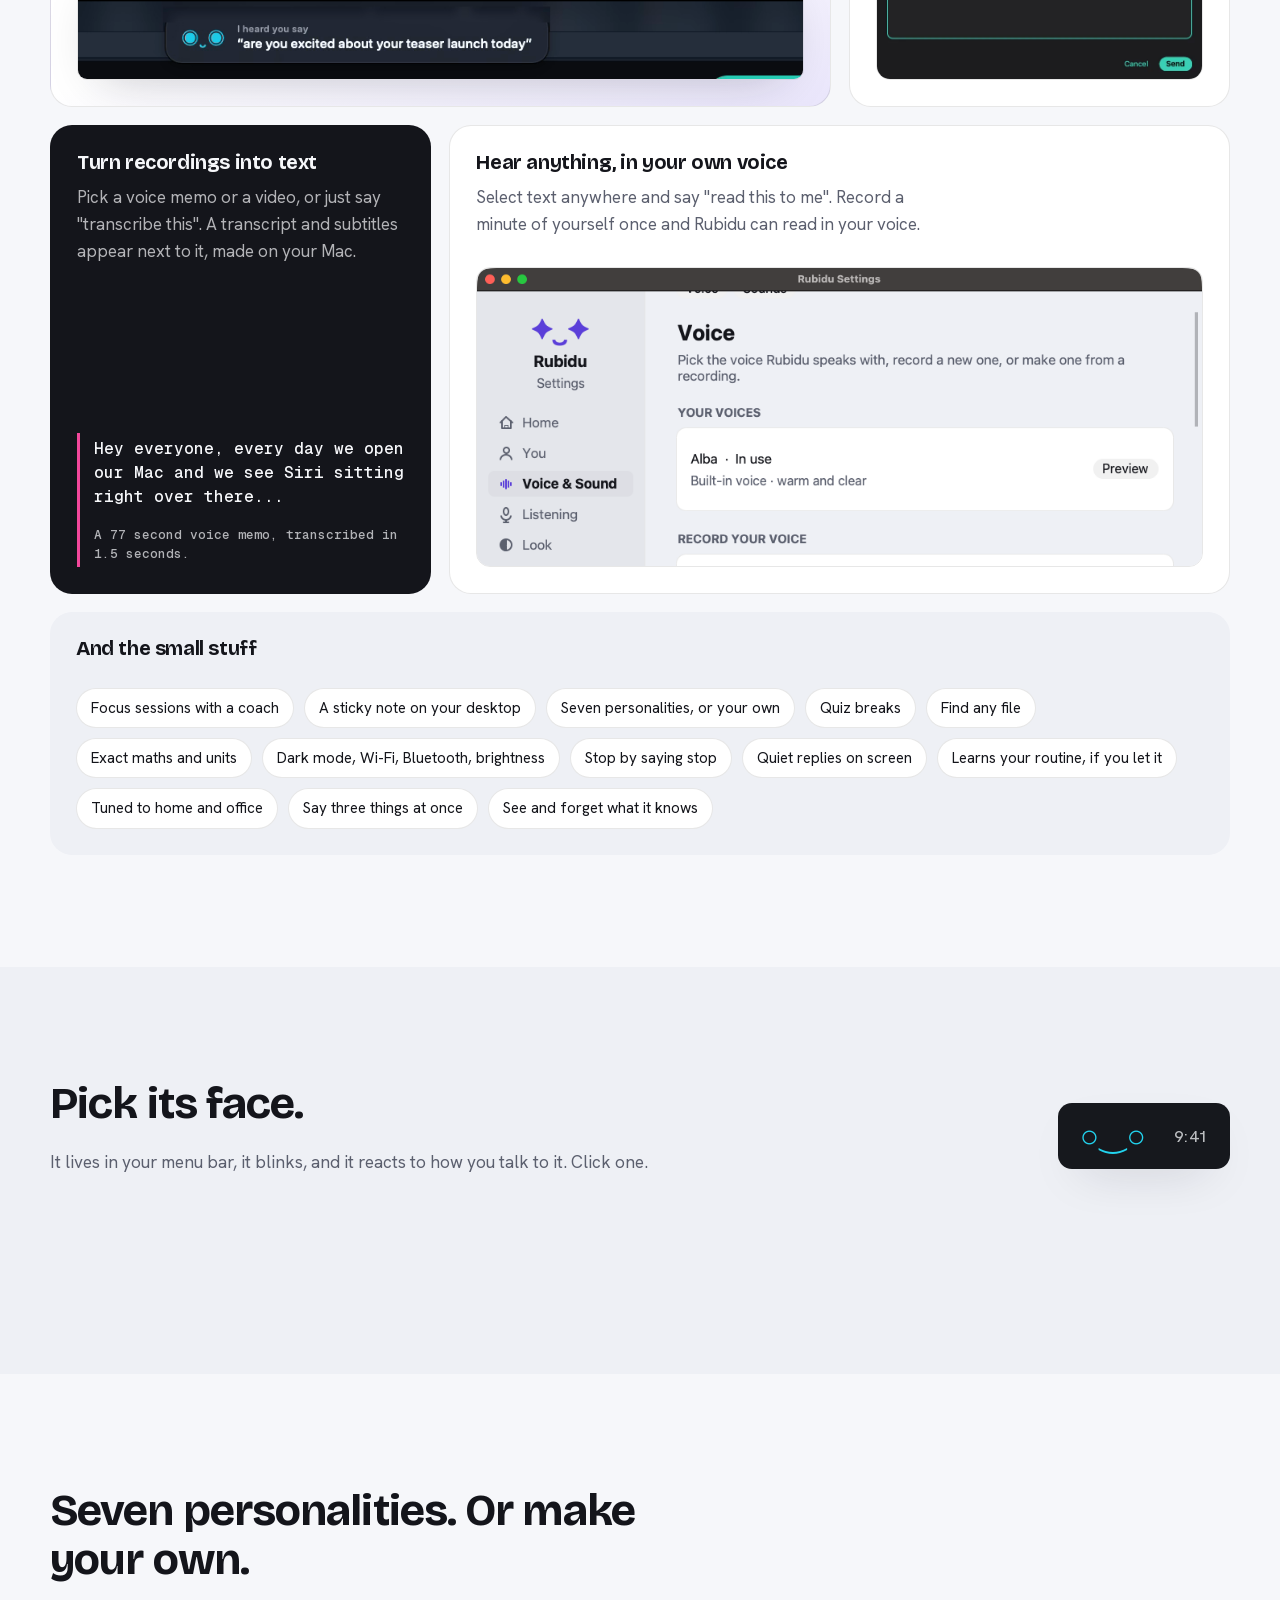
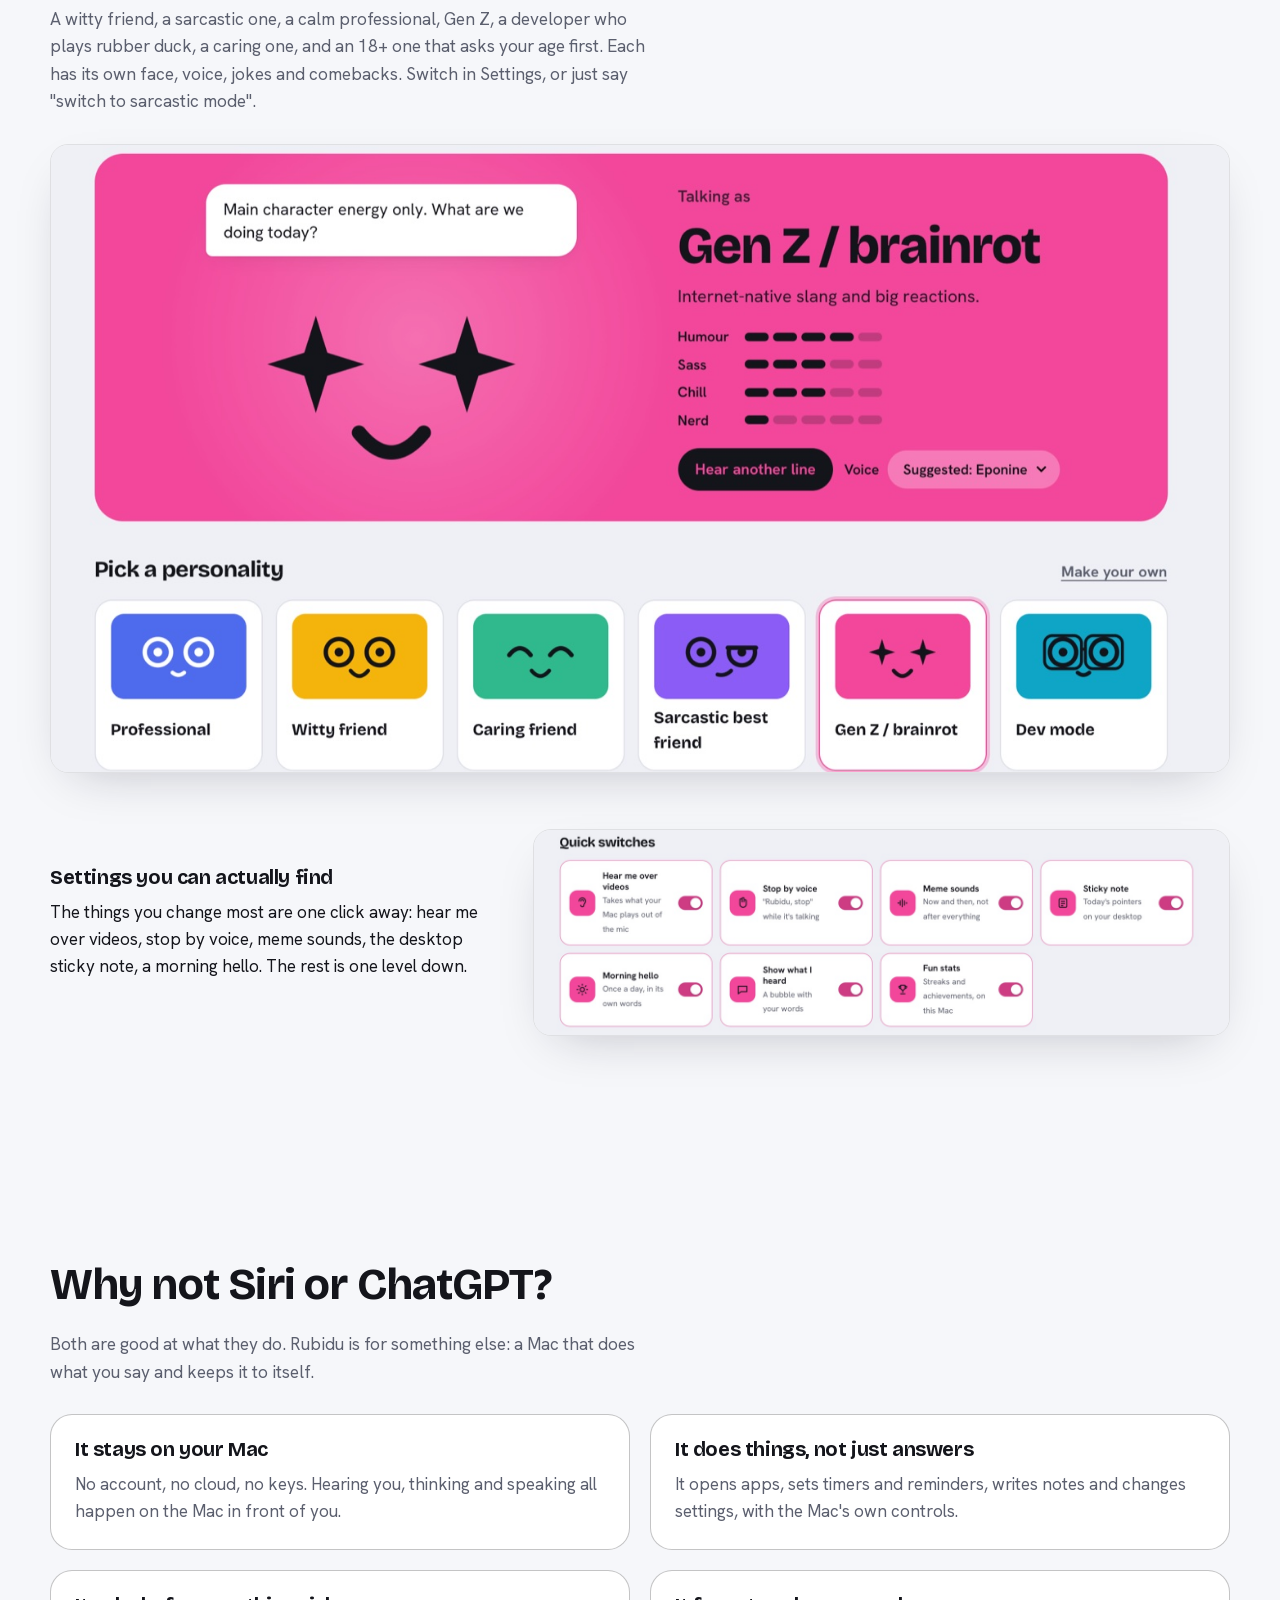
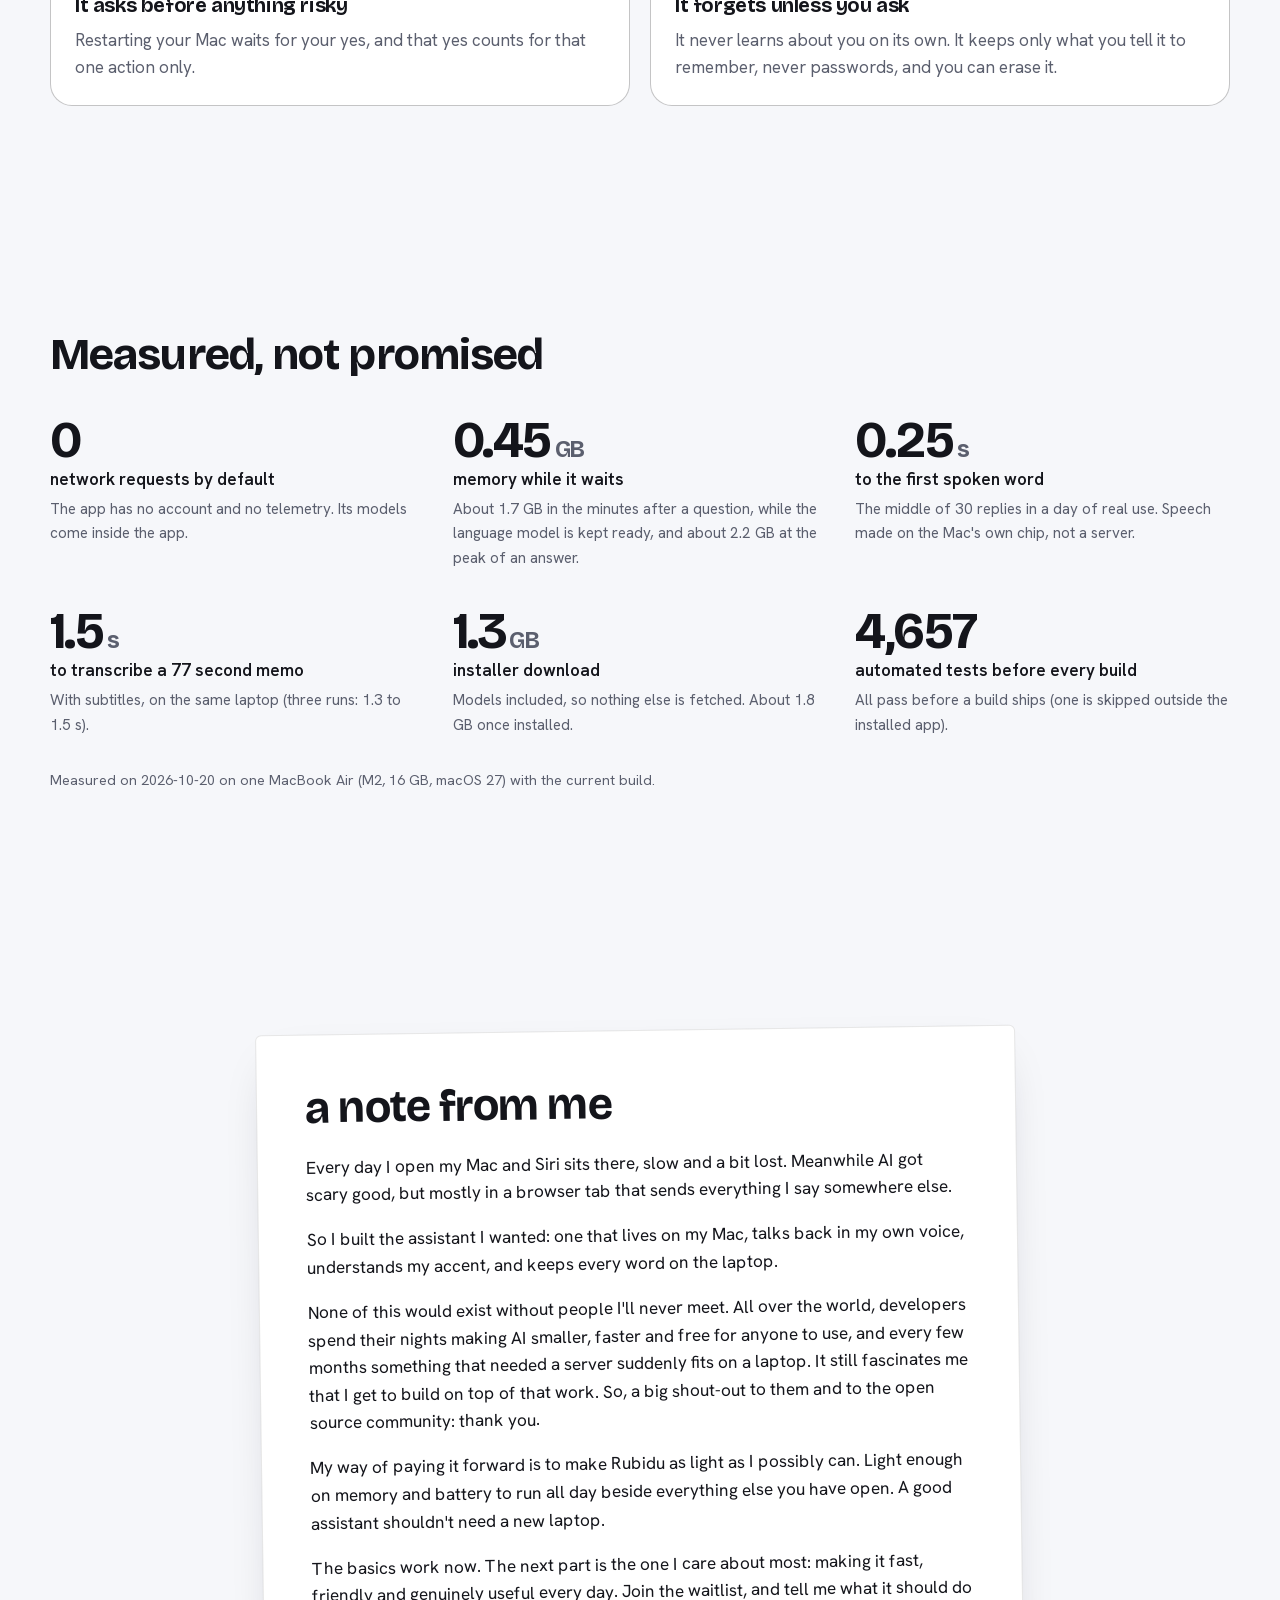
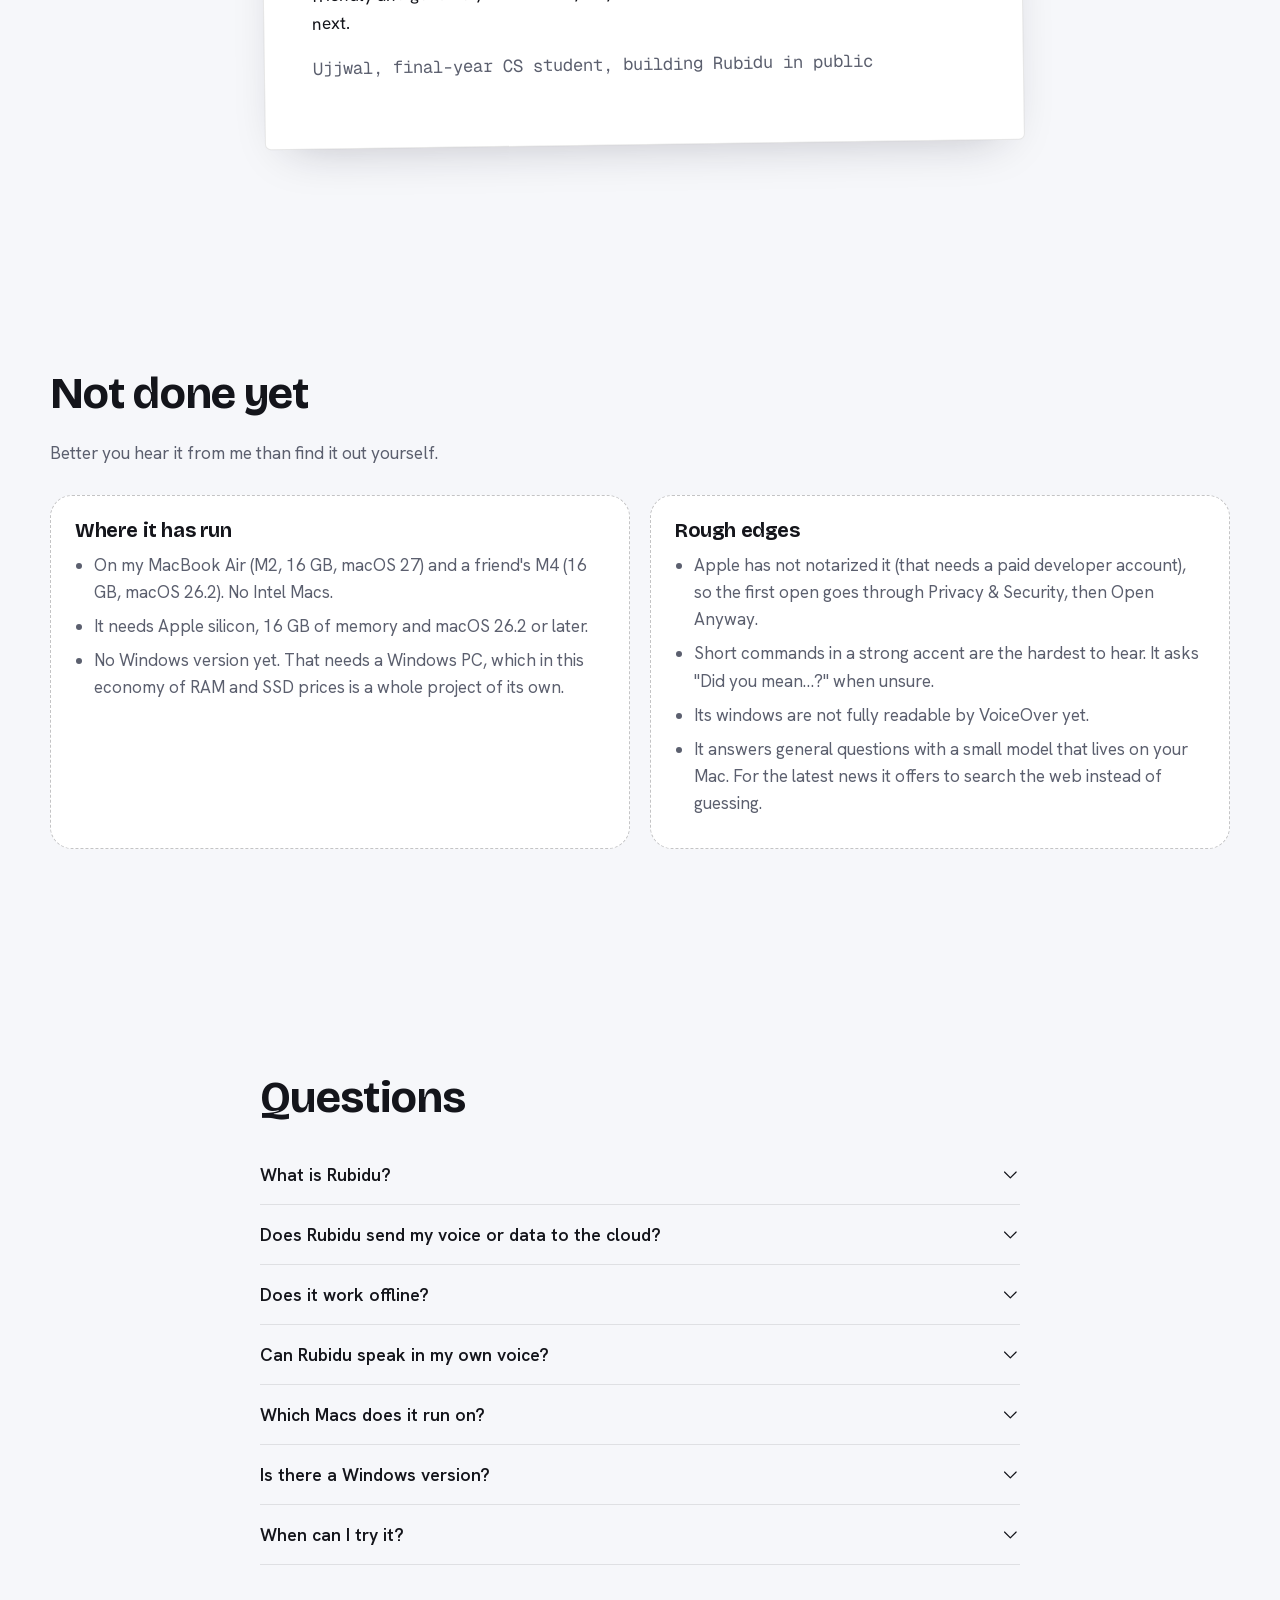
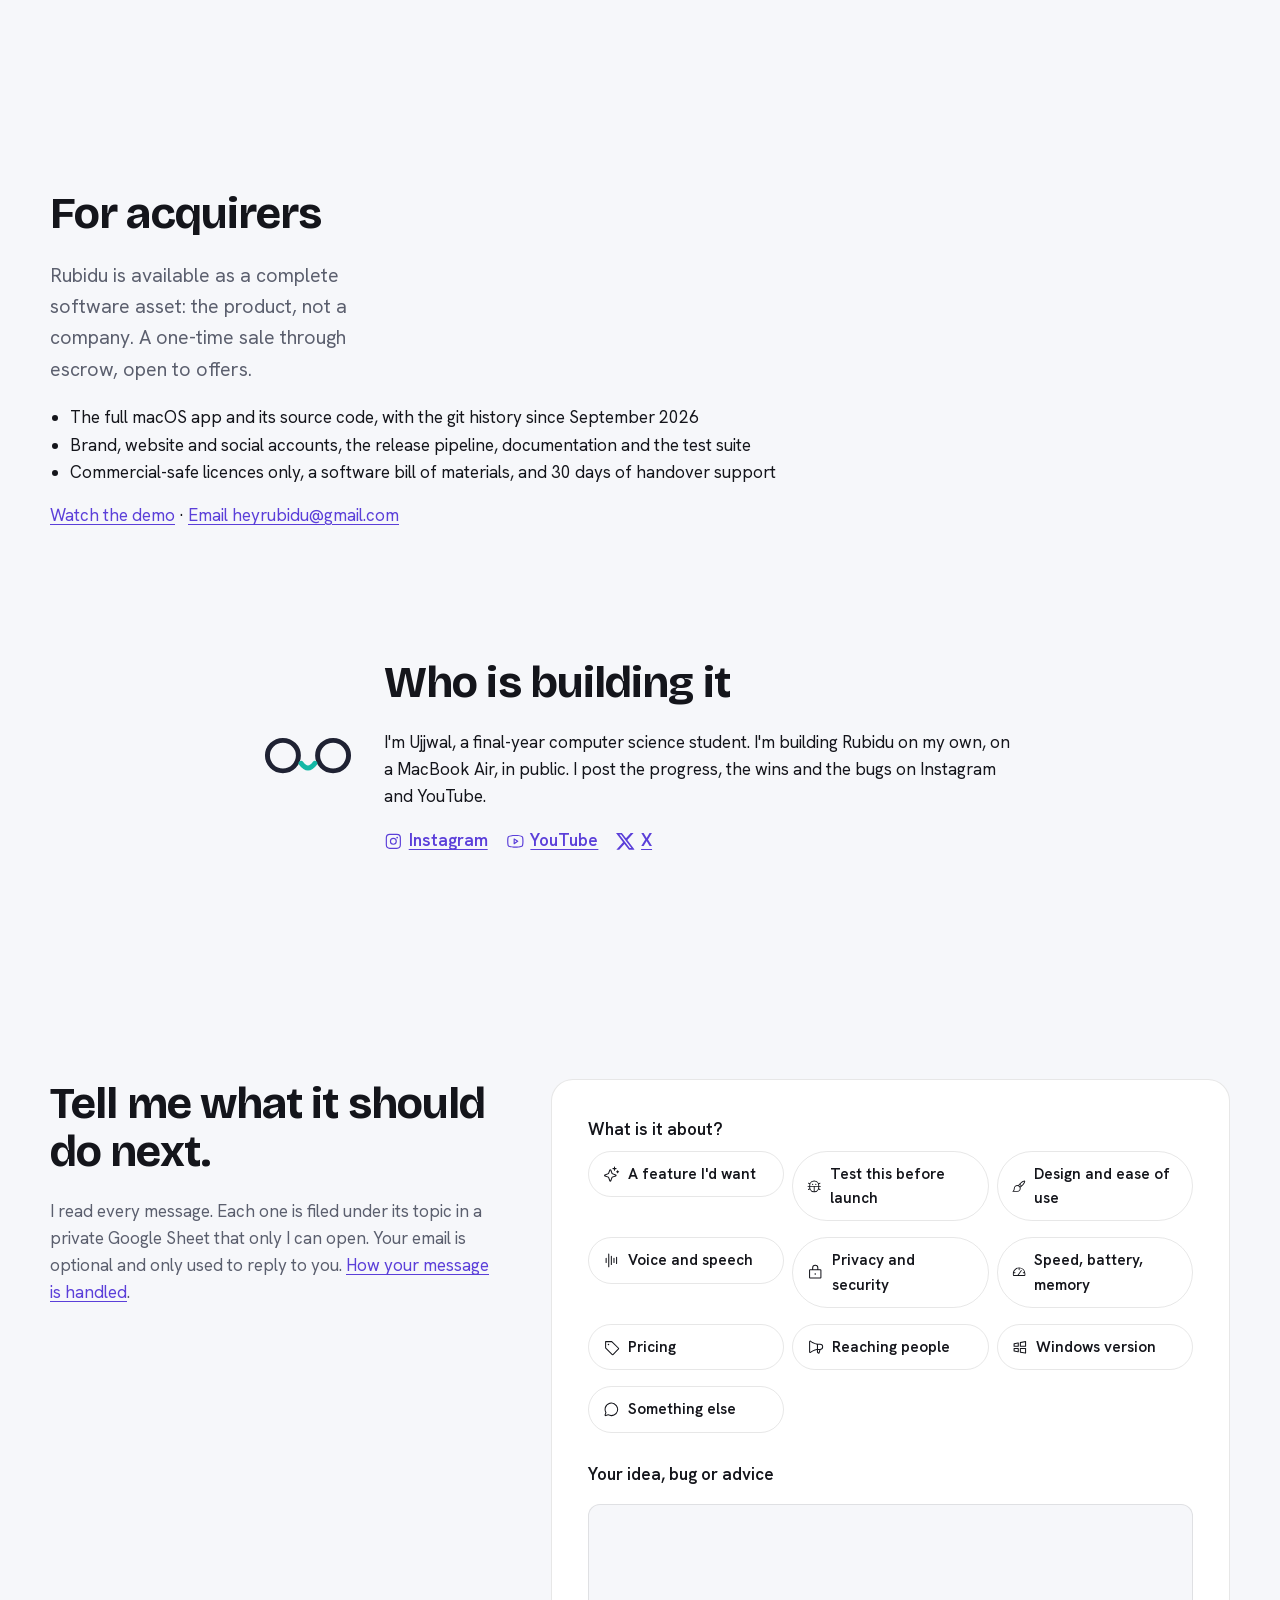
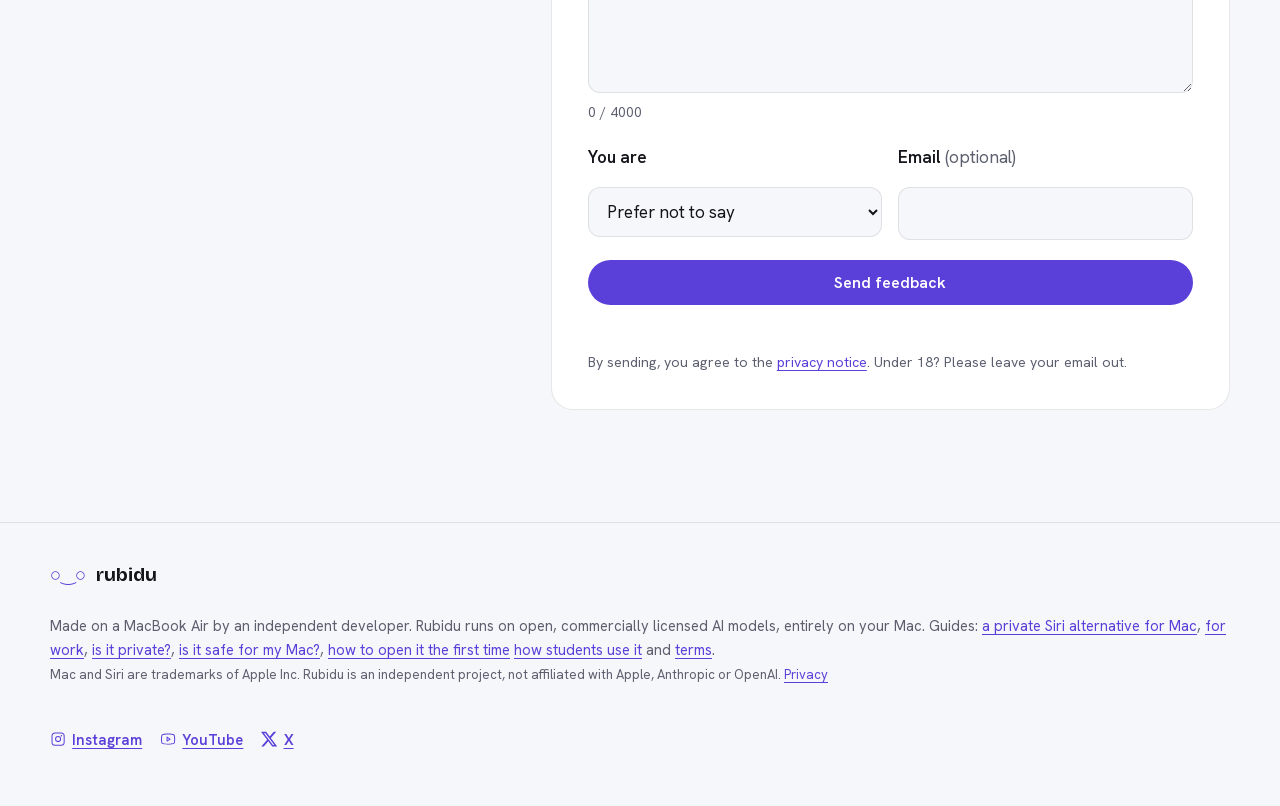
==== commit e788e090: "Test count 4,657" ====
--- a/index.html
+++ b/index.html
@@ -247,7 +247,7 @@
       <div class="stat reveal"><dt>to the first spoken word</dt><dd class="num">0.25<span>s</span></dd><dd class="note">The middle of 30 replies in a day of real use. Speech made on the Mac's own chip, not a server.</dd></div>
       <div class="stat reveal"><dt>to transcribe a 77 second memo</dt><dd class="num">1.5<span>s</span></dd><dd class="note">With subtitles, on the same laptop (three runs: 1.3 to 1.5 s).</dd></div>
       <div class="stat reveal"><dt>installer download</dt><dd class="num">1.3<span>GB</span></dd><dd class="note">Models included, so nothing else is fetched. About 1.8 GB once installed.</dd></div>
-      <div class="stat reveal"><dt>automated tests before every build</dt><dd class="num">4,685</dd><dd class="note">All pass before a build ships (one is skipped outside the installed app).</dd></div>
+      <div class="stat reveal"><dt>automated tests before every build</dt><dd class="num">4,657</dd><dd class="note">All pass before a build ships (one is skipped outside the installed app).</dd></div>
     </dl>
     <p class="footnote reveal">Measured on 2026-10-20 on one MacBook Air (M2, 16 GB, macOS 27) with the current build.</p>
   </div>
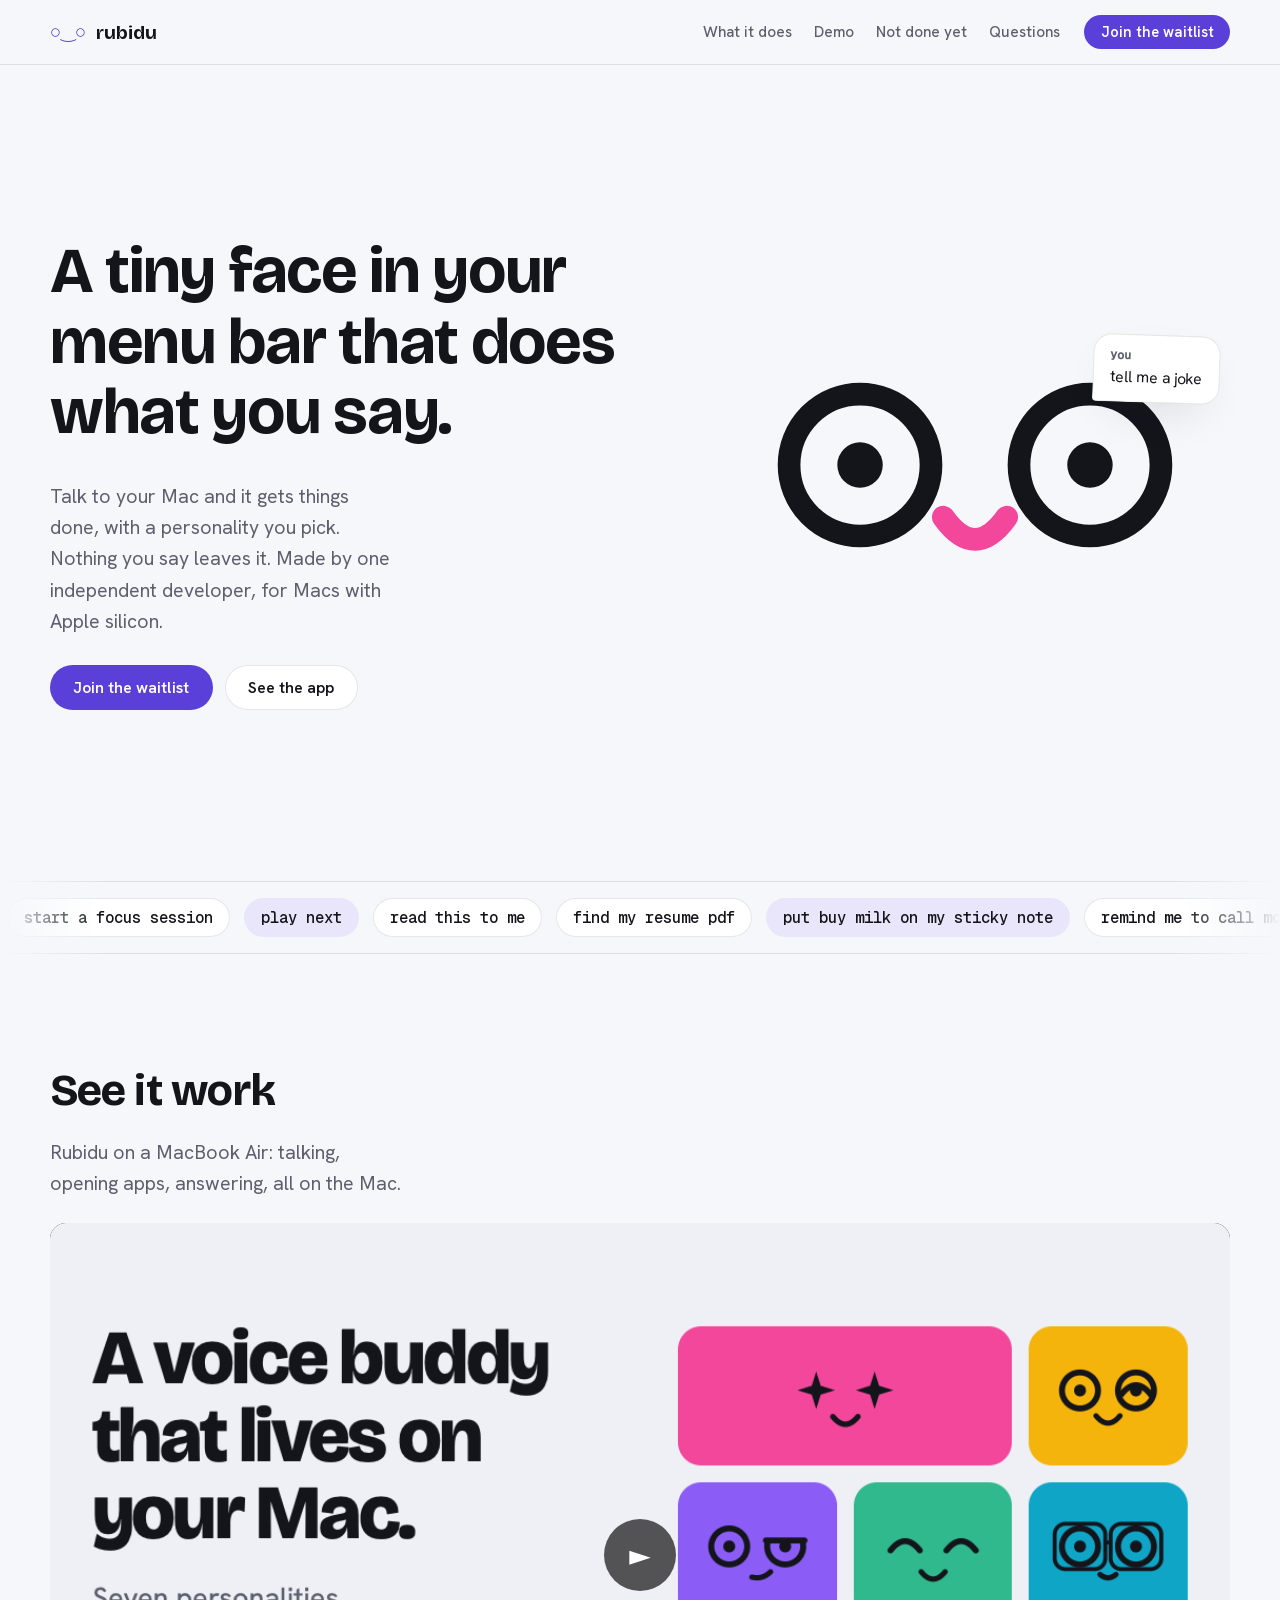
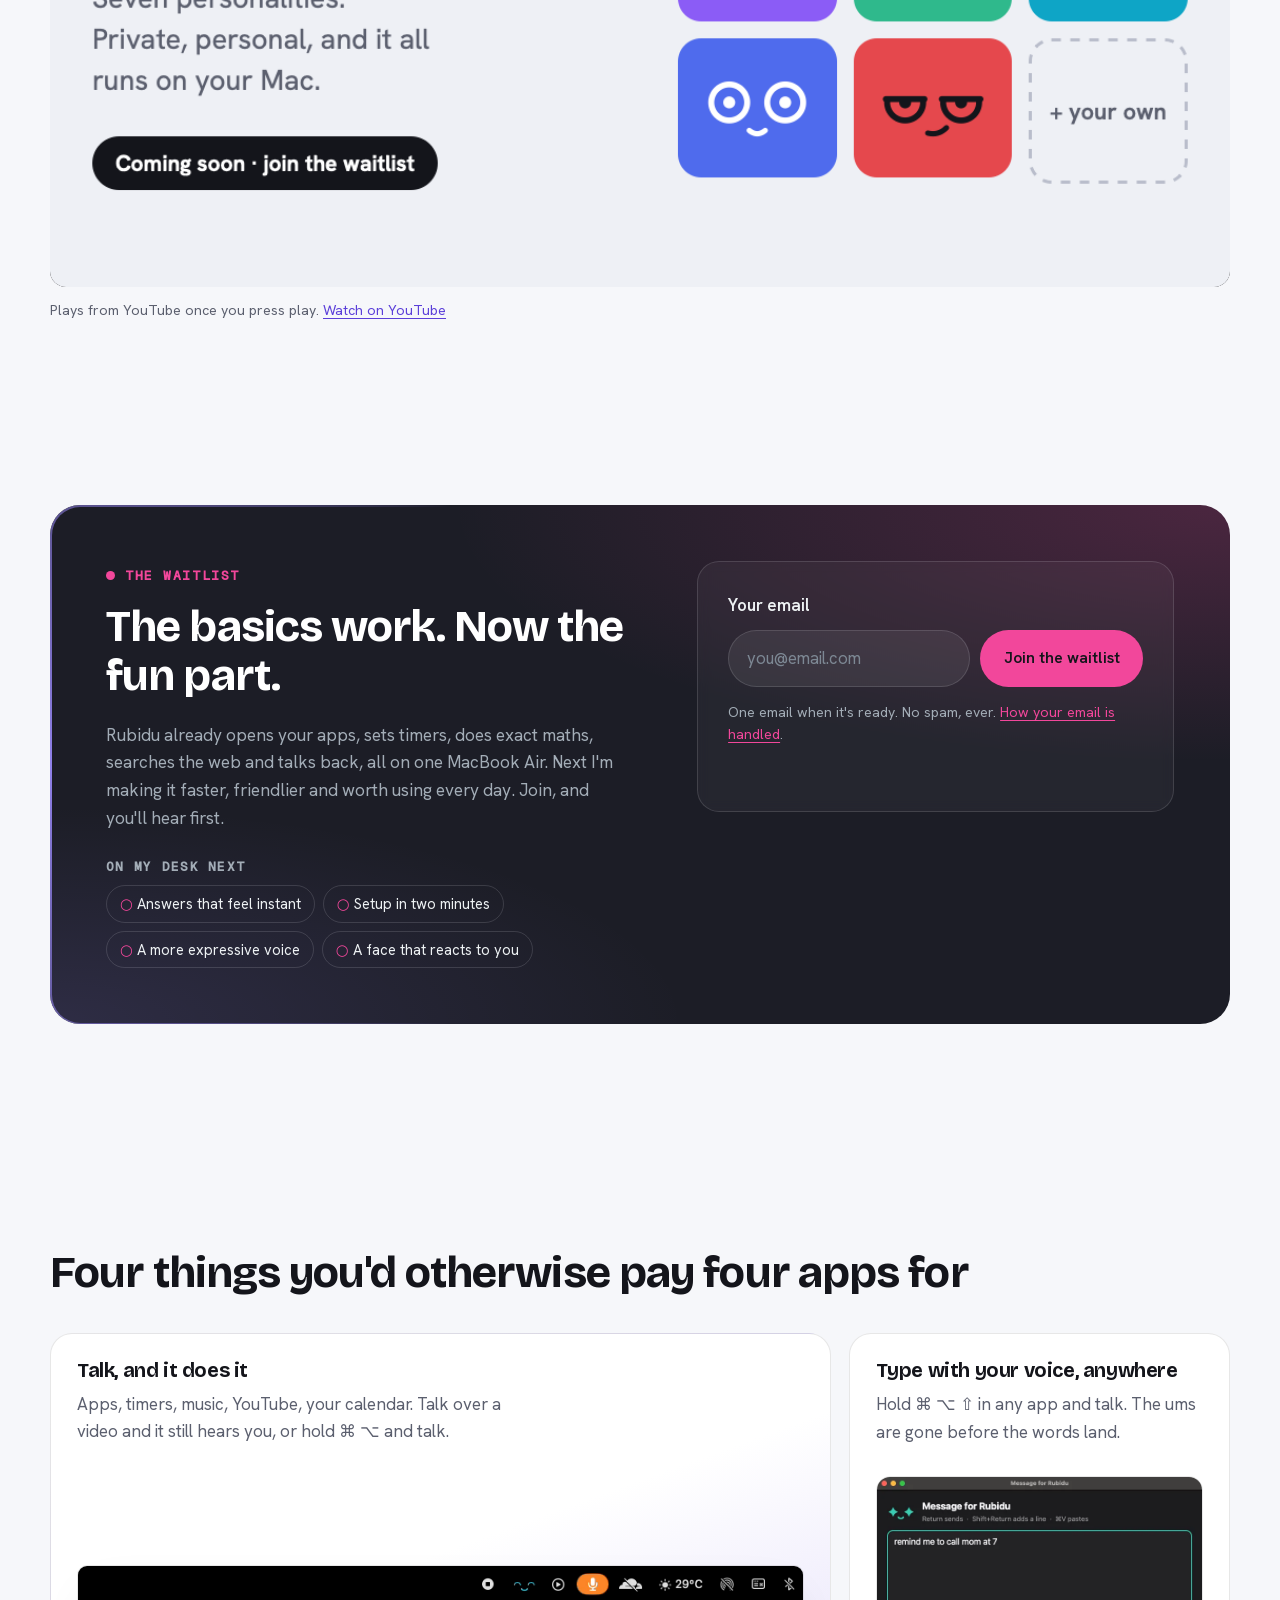
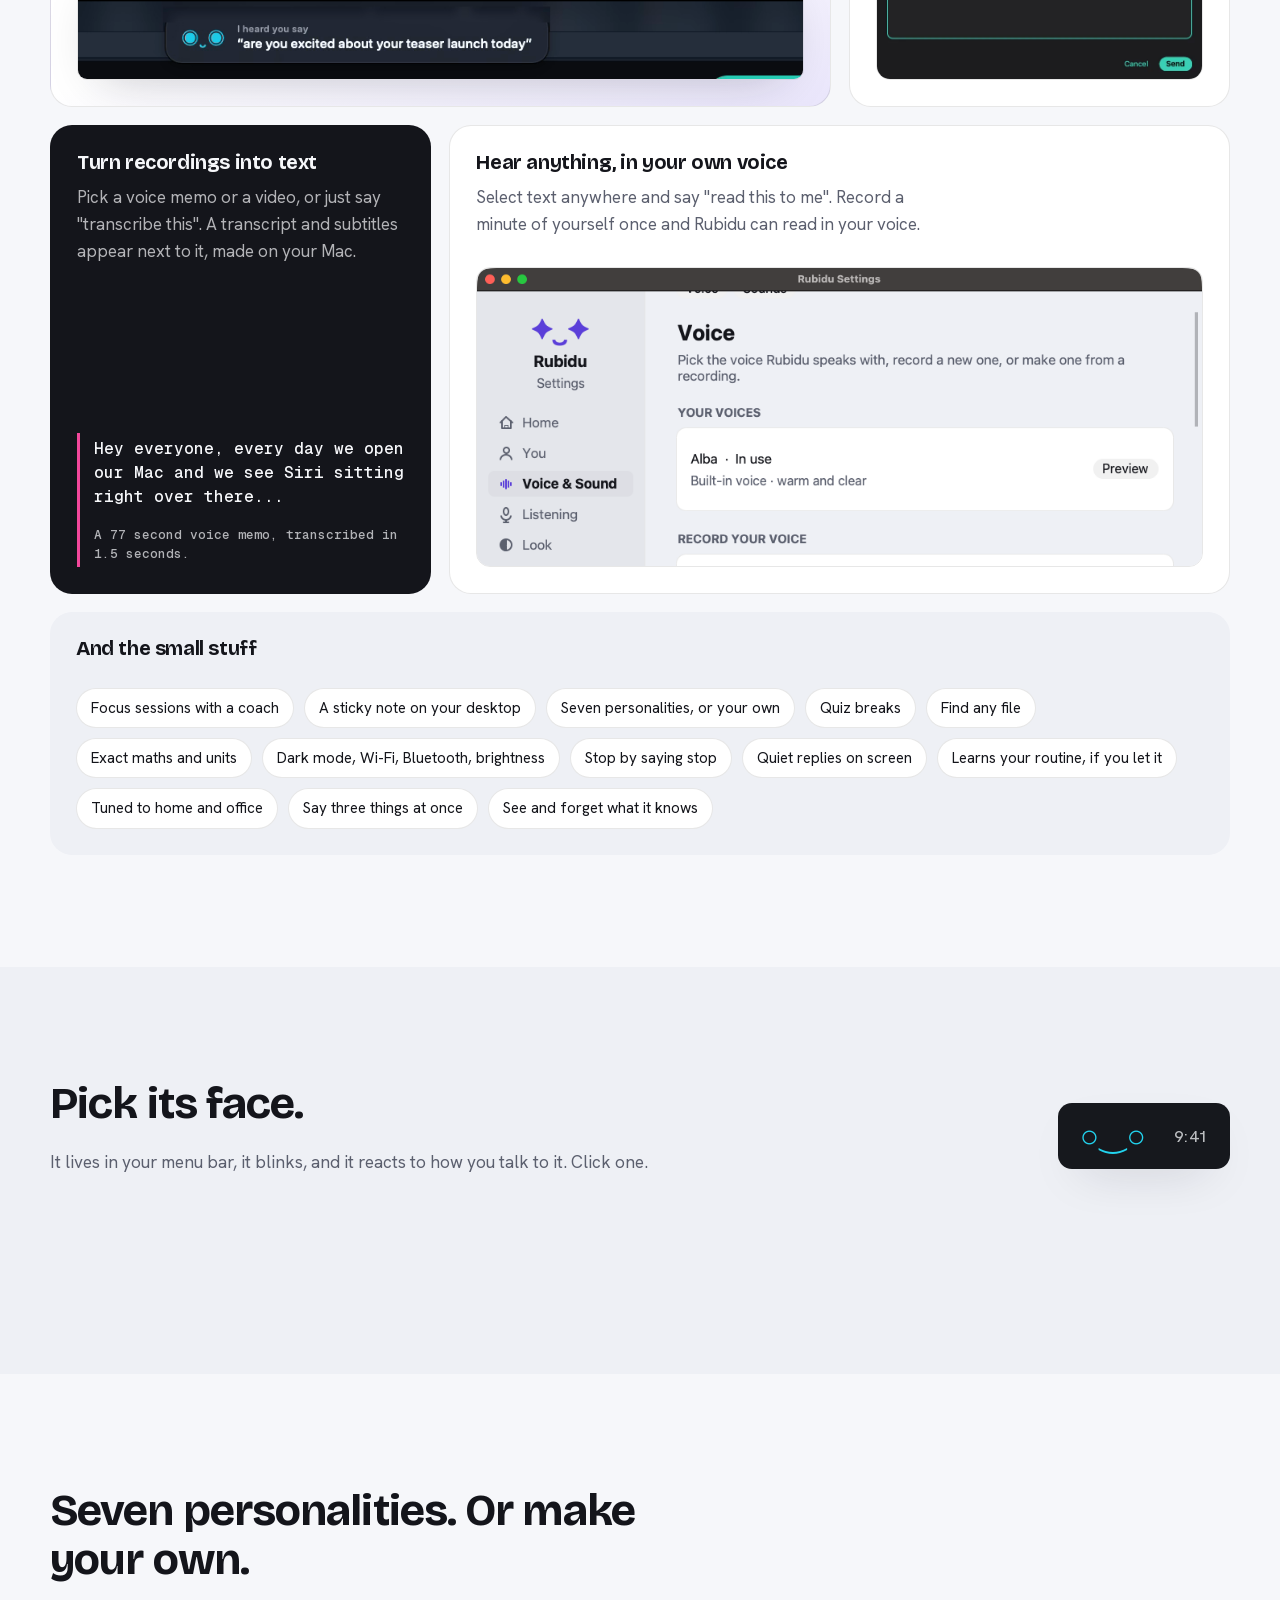
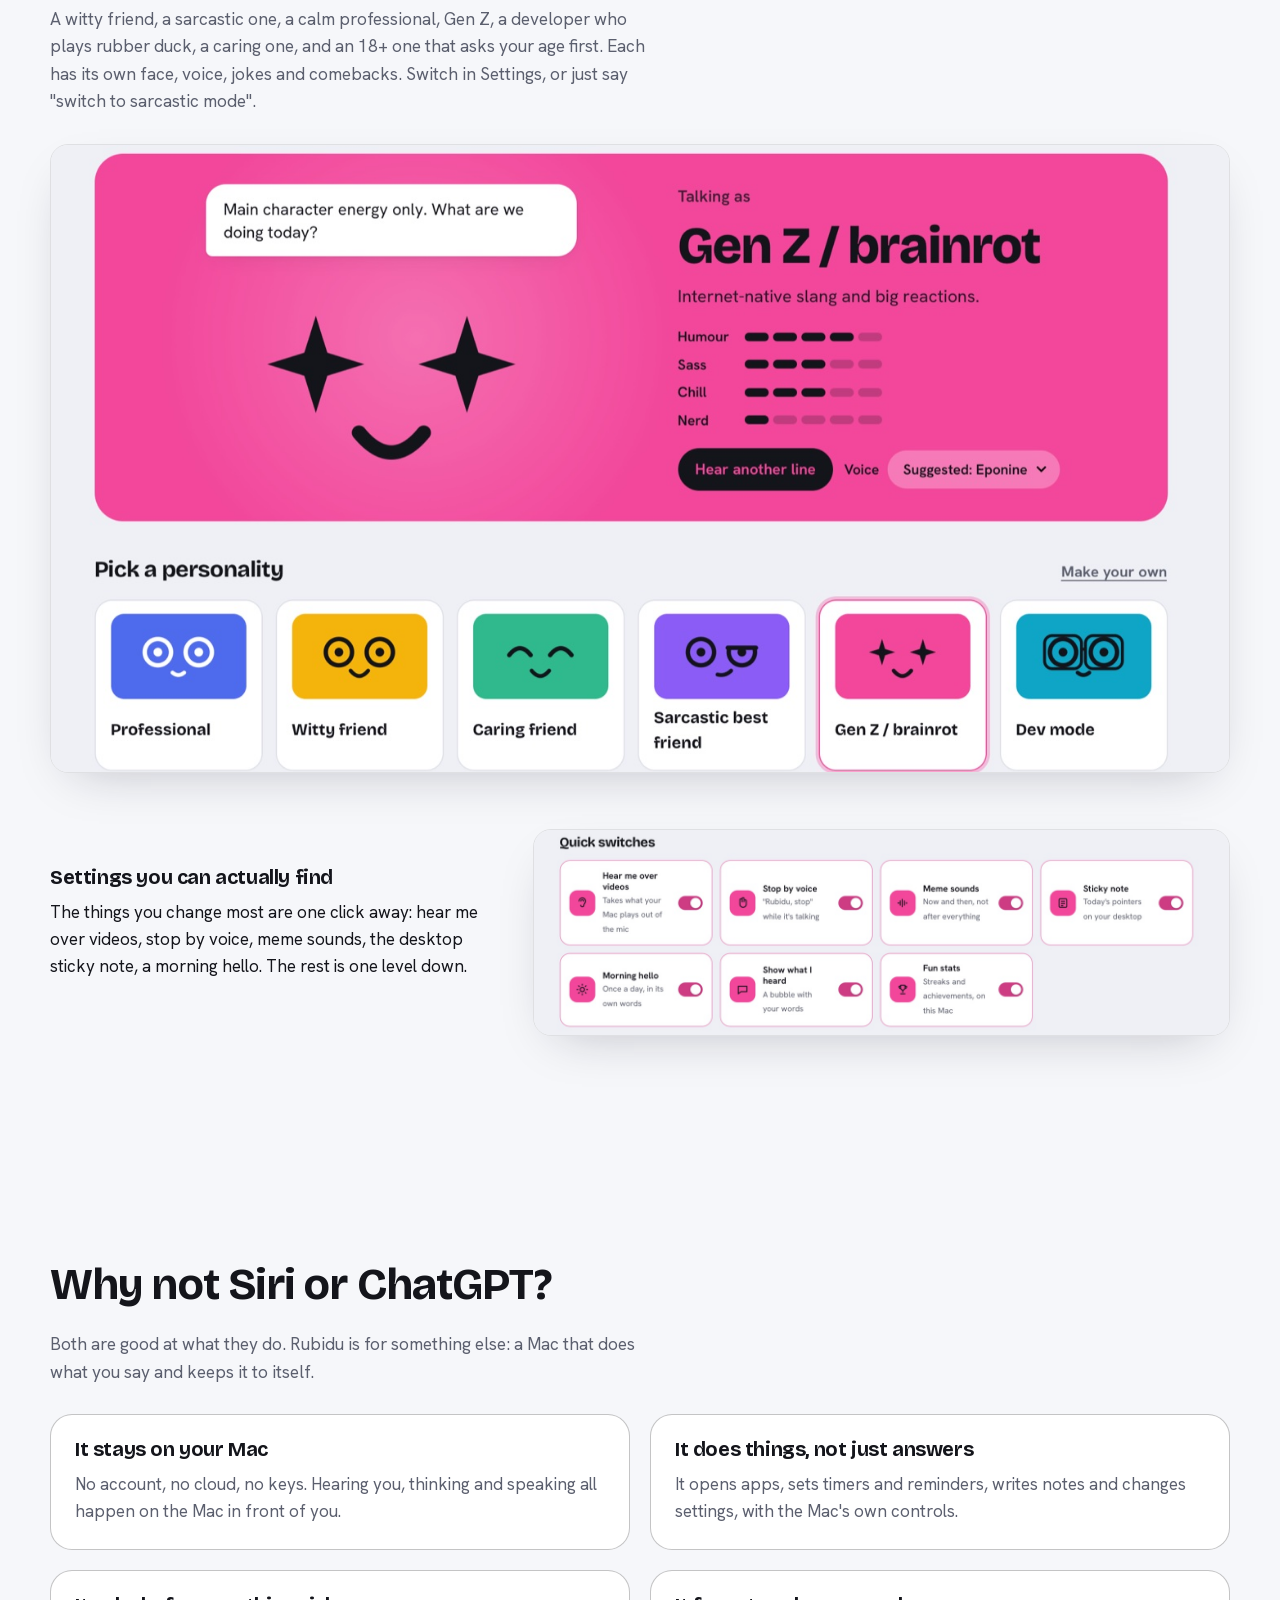
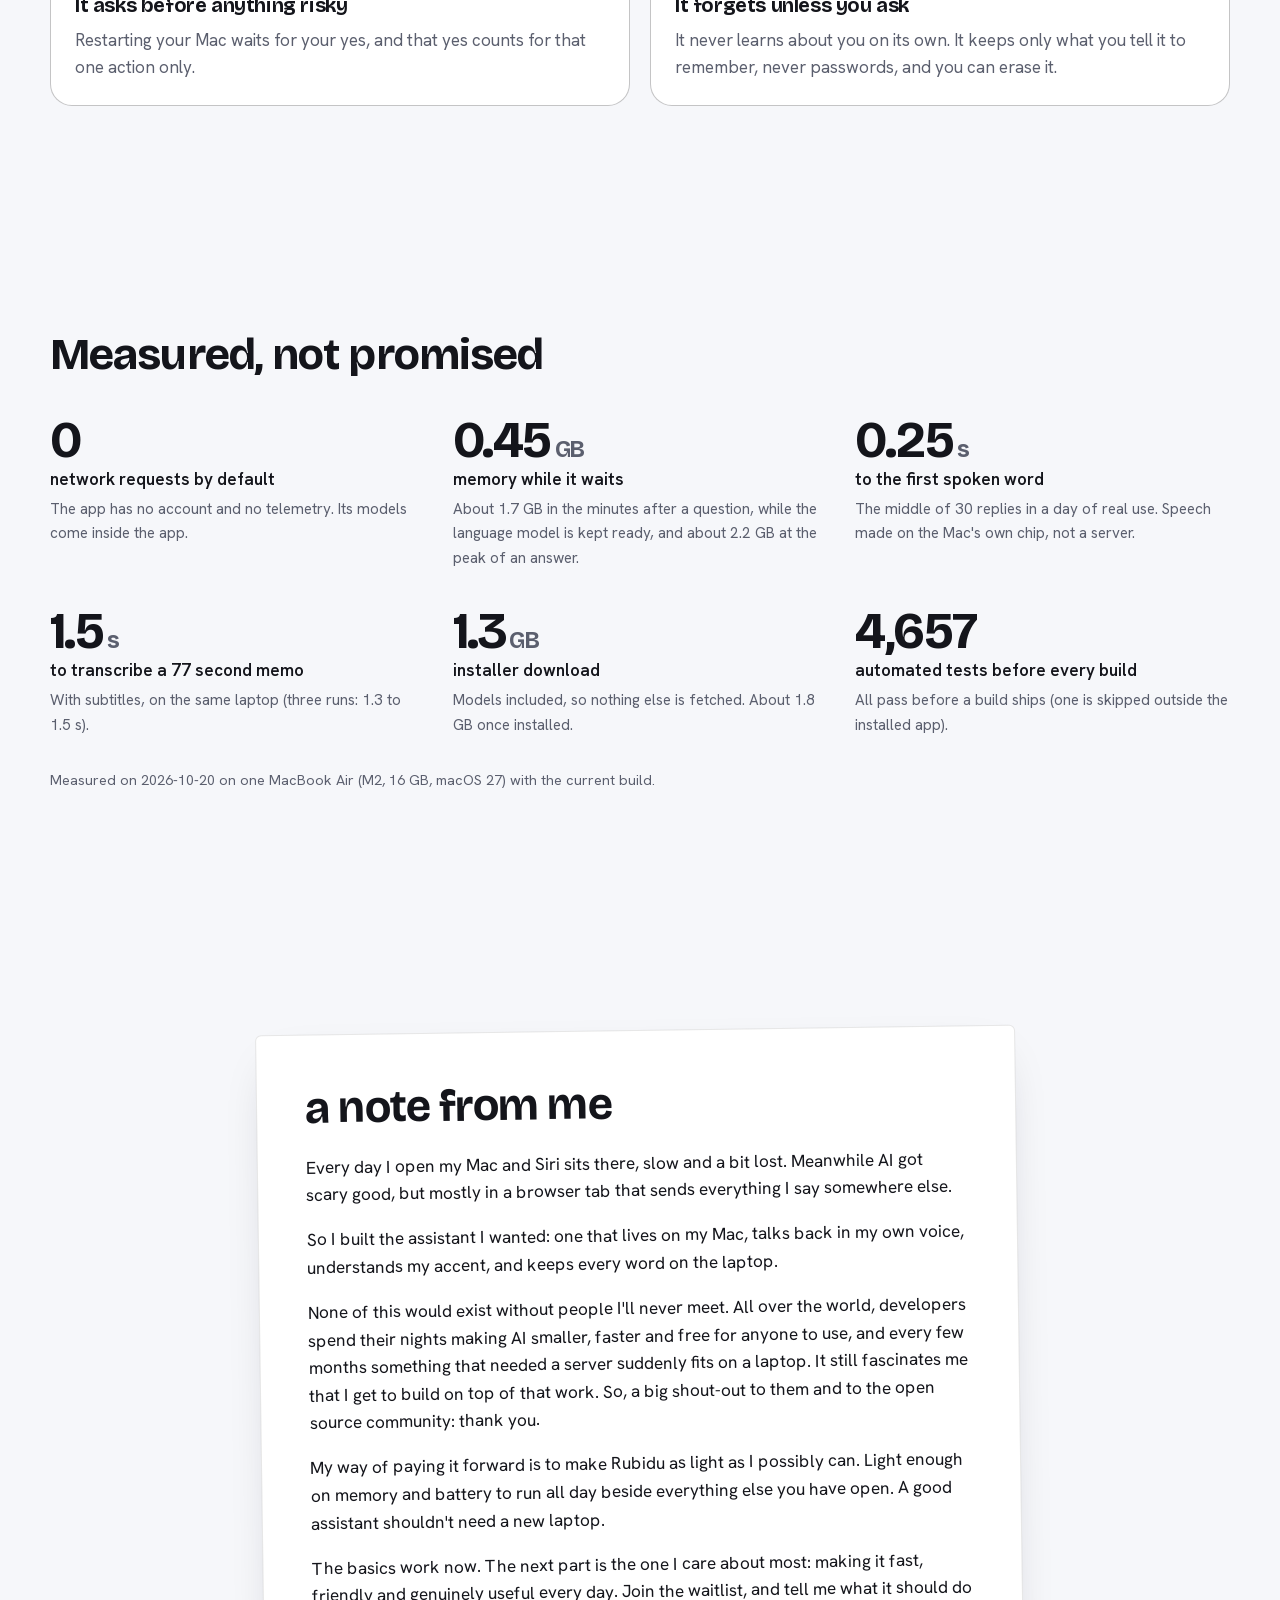
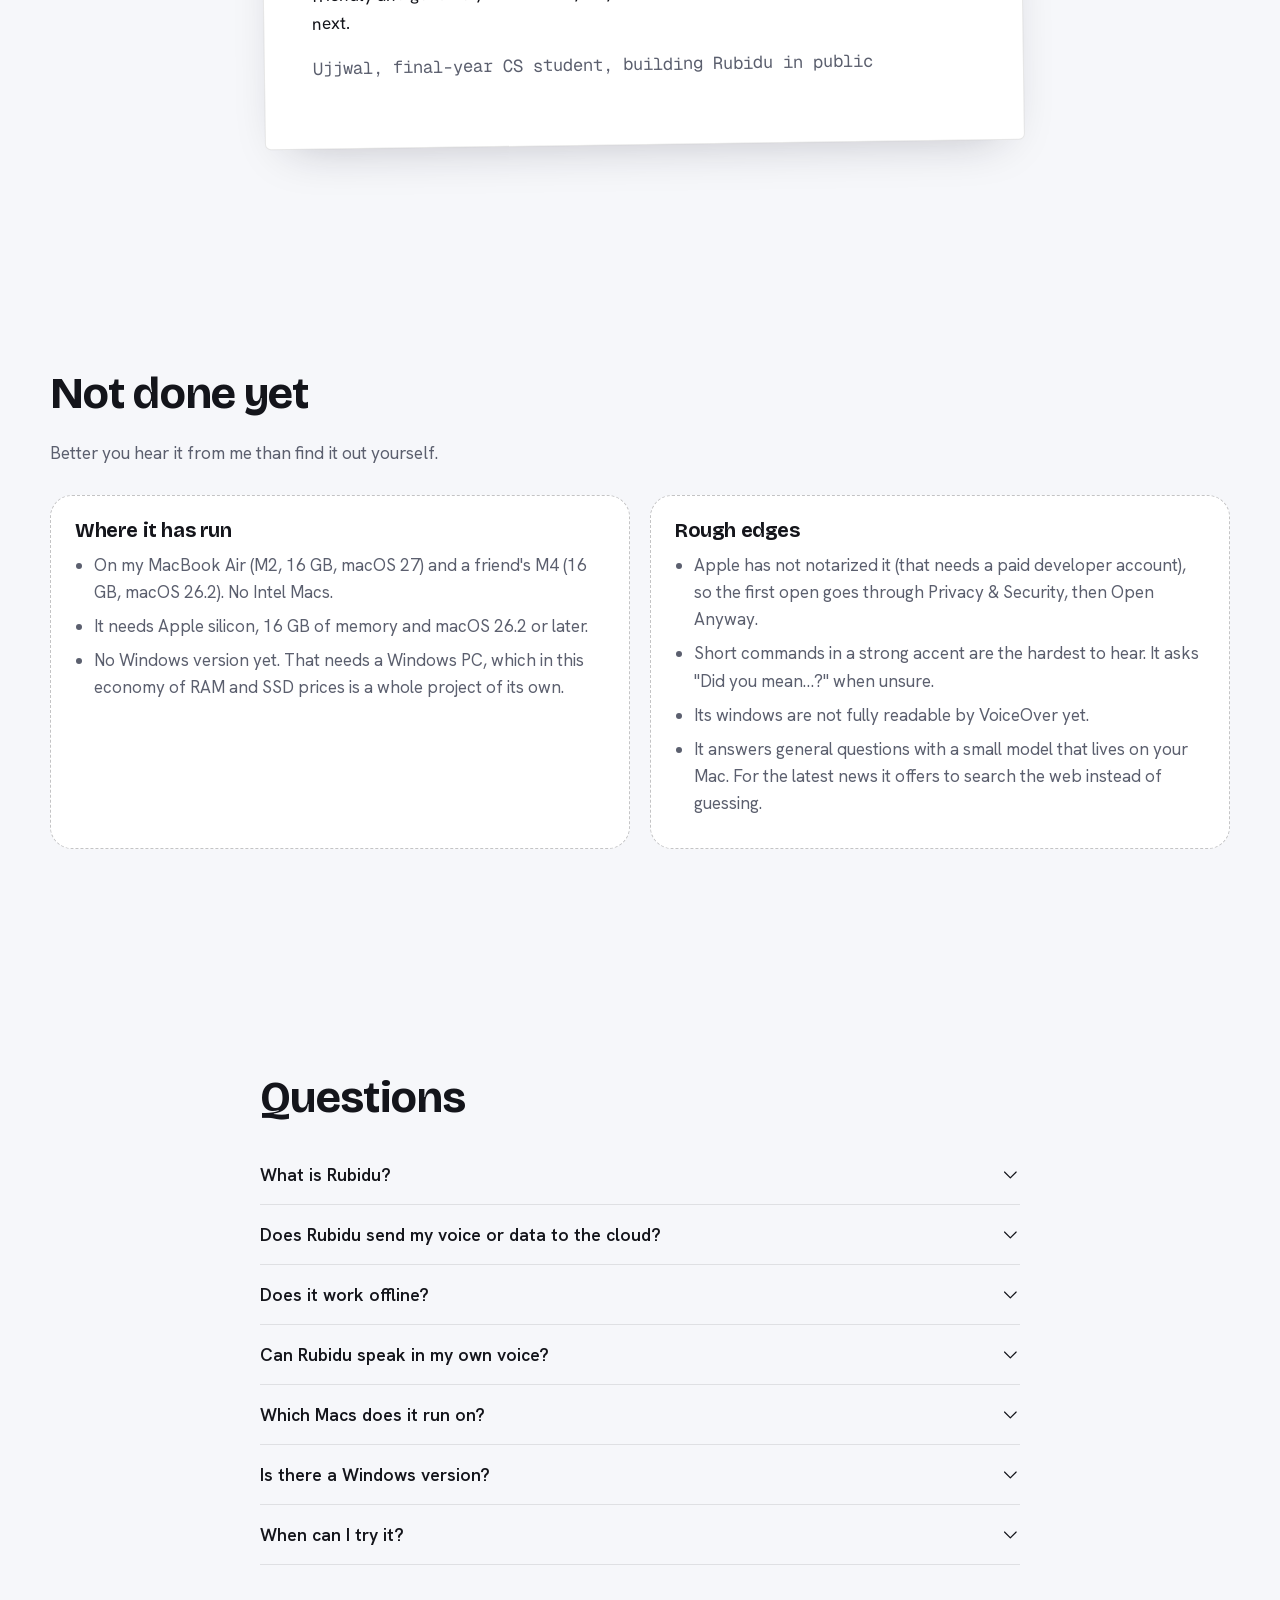
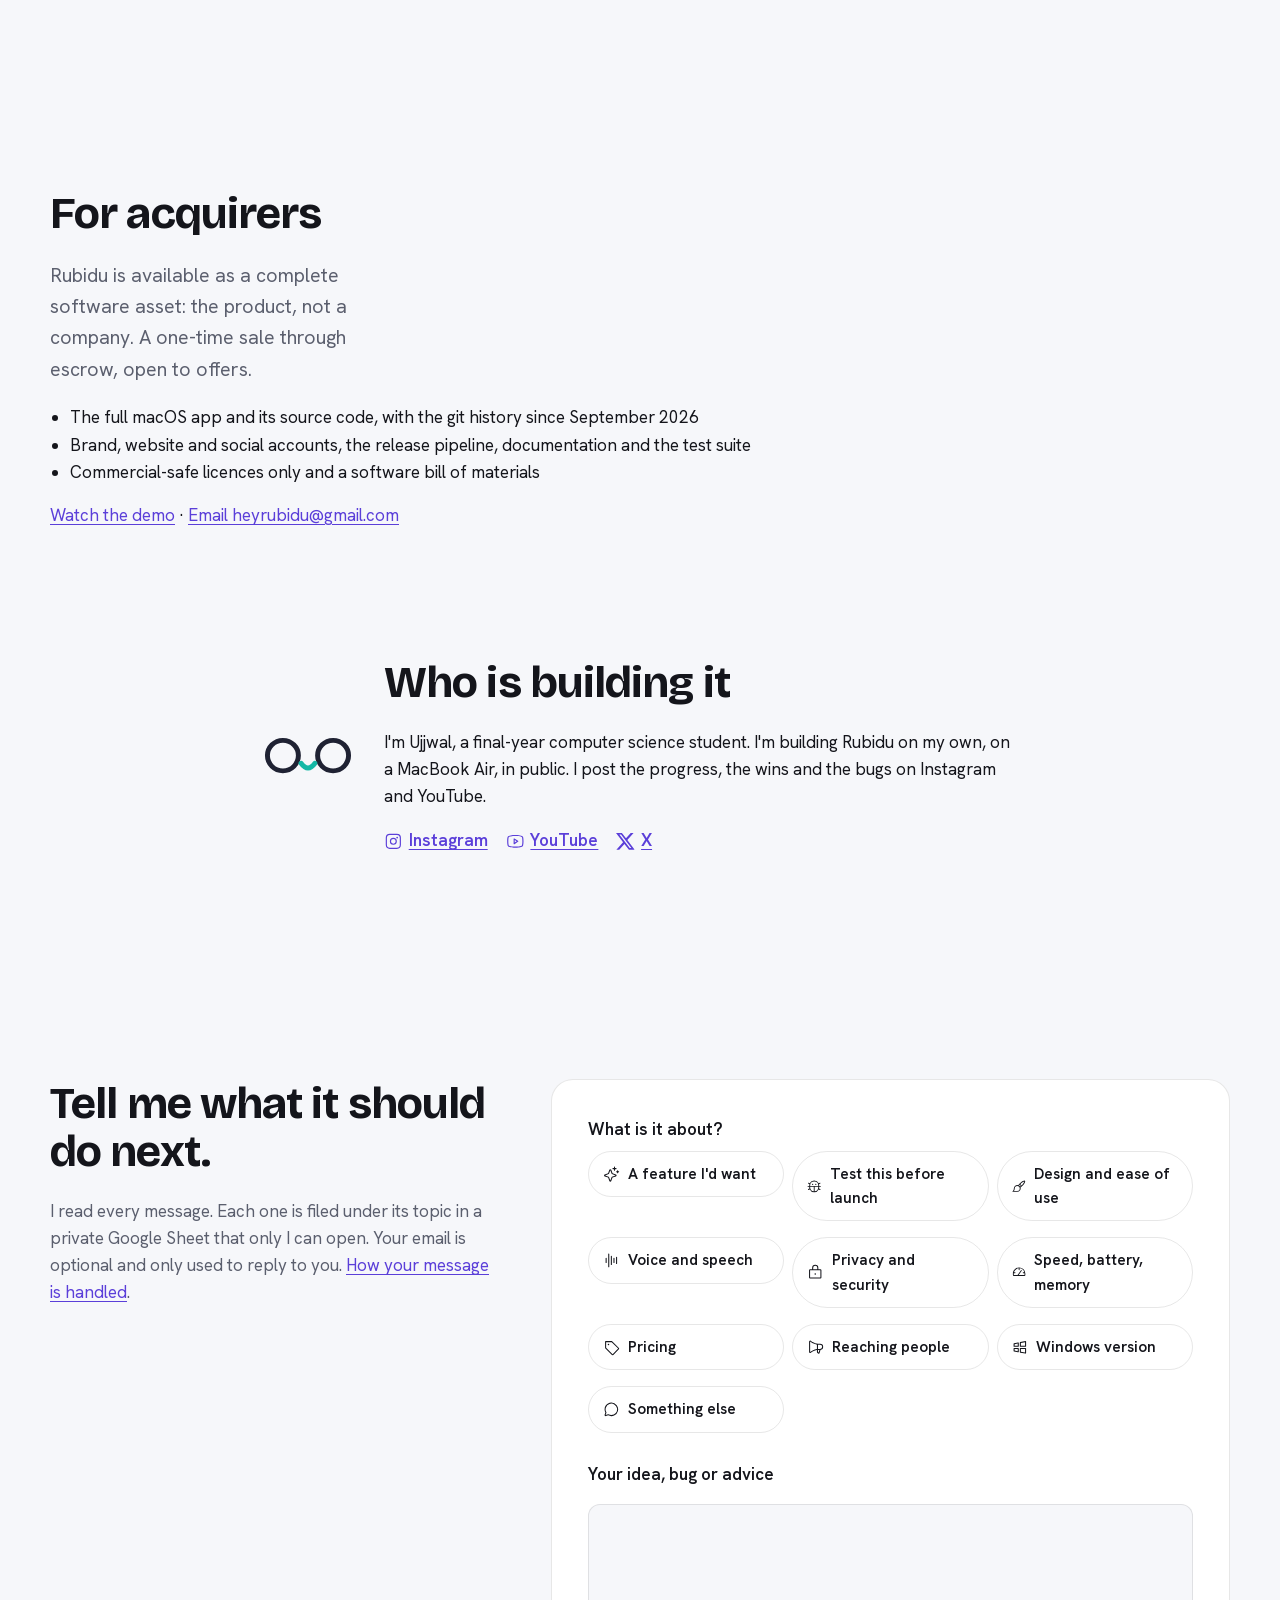
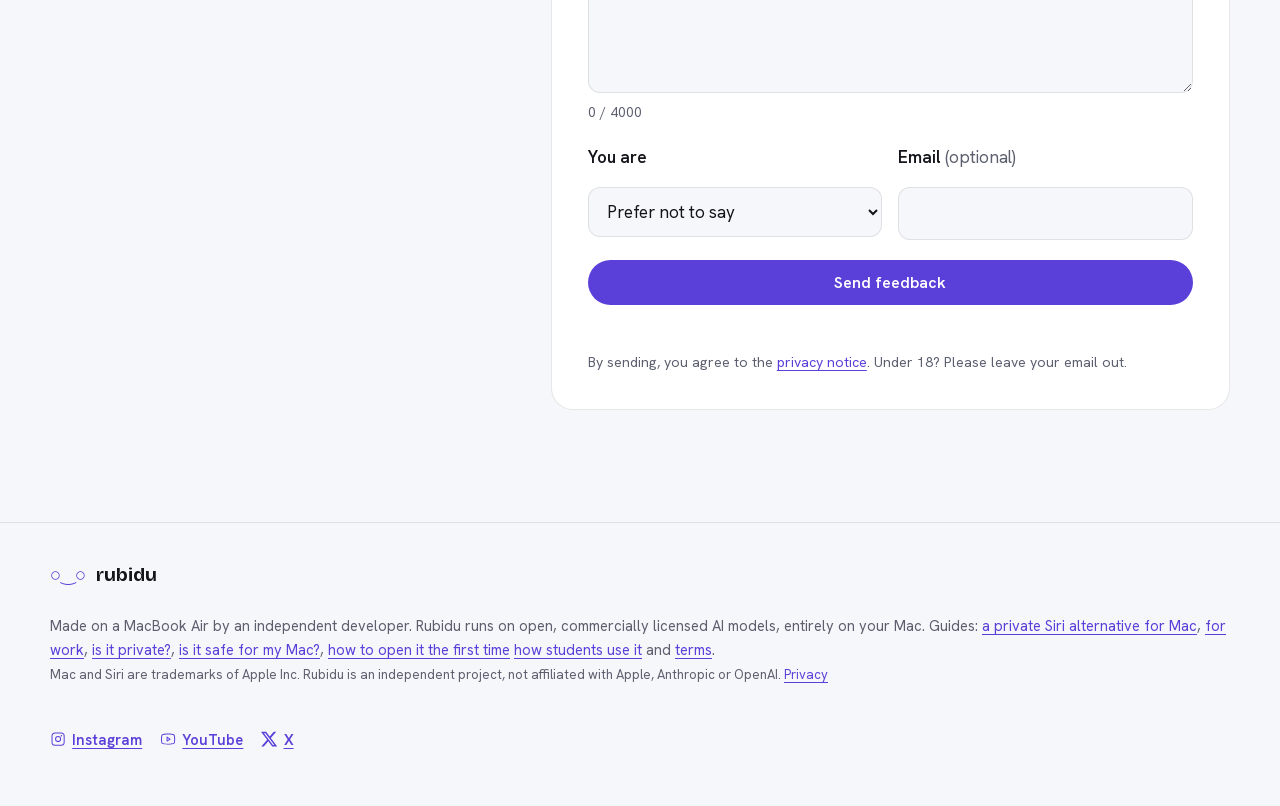
==== commit 158719e7: "For acquirers: no handover period promised" ====
--- a/index.html
+++ b/index.html
@@ -331,7 +331,7 @@
   <div class="wrap">
     <h2 id="acq-h" class="reveal">For acquirers</h2>
     <p class="lede">Rubidu is available as a complete software asset: the product, not a company. A one-time sale through escrow, open to offers.</p>
-    <ul class="acq-list"><li>The full macOS app and its source code, with the git history since September 2026</li><li>Brand, website and social accounts, the release pipeline, documentation and the test suite</li><li>Commercial-safe licences only, a software bill of materials, and 30 days of handover support</li></ul>
+    <ul class="acq-list"><li>The full macOS app and its source code, with the git history since September 2026</li><li>Brand, website and social accounts, the release pipeline, documentation and the test suite</li><li>Commercial-safe licences only and a software bill of materials</li></ul>
     <p class="acq-links"><a href="https://www.youtube.com/watch?v=pEF-2vNGCJI" rel="noopener">Watch the demo</a> · <a href="mailto:heyrubidu@gmail.com" rel="noopener">Email heyrubidu@gmail.com</a></p>
   </div>
 </section>
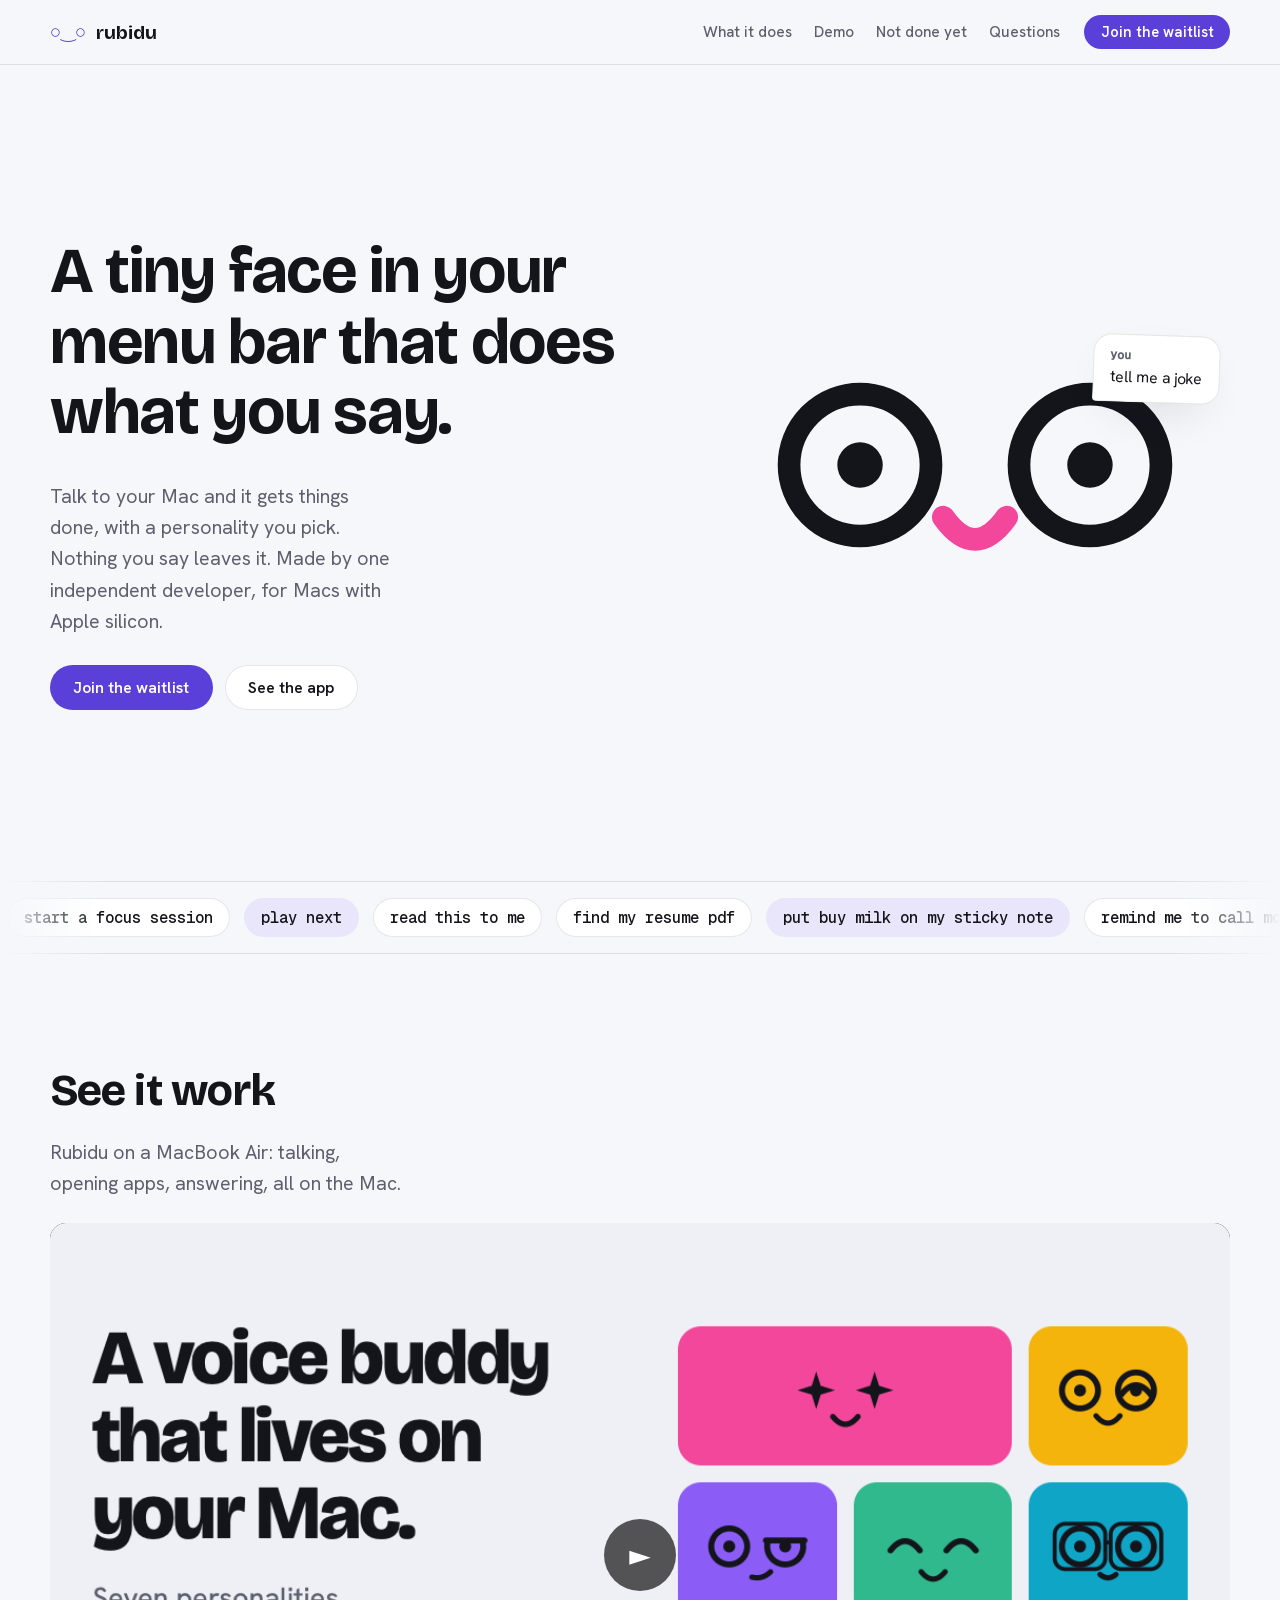
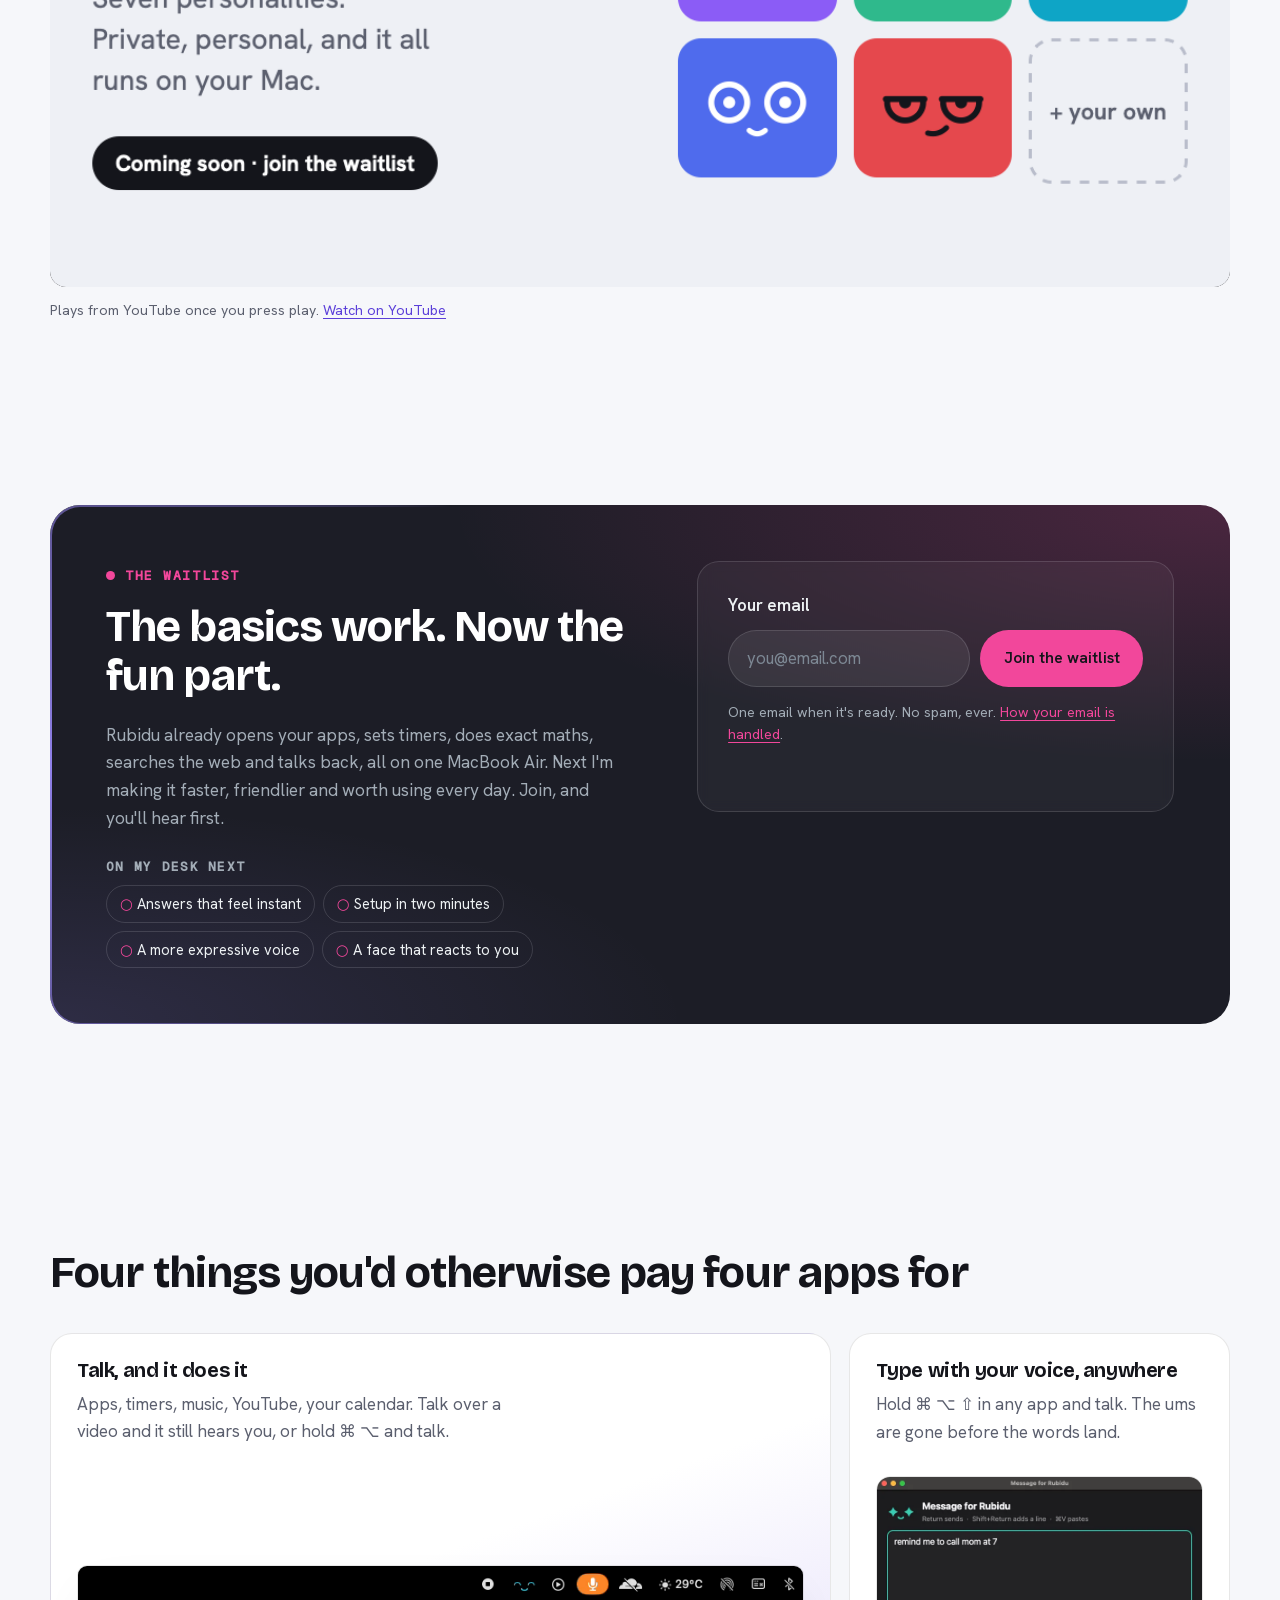
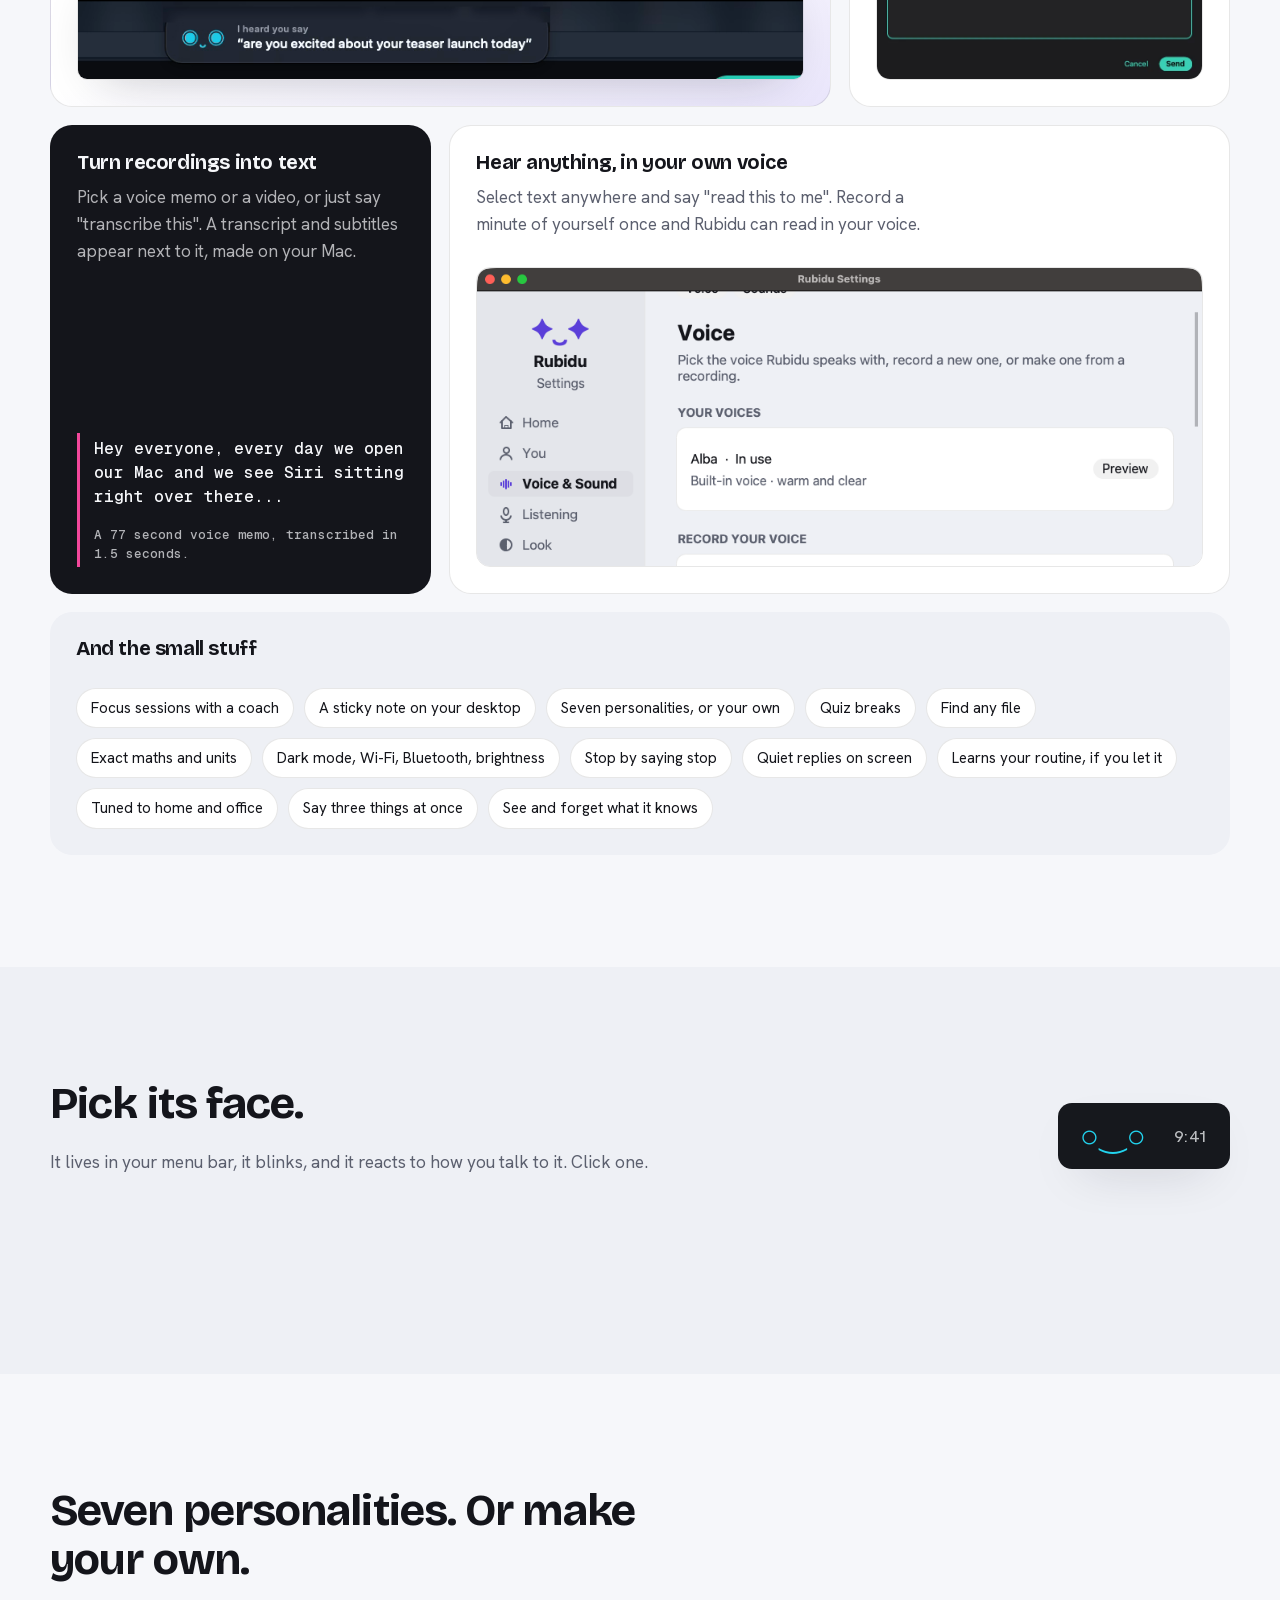
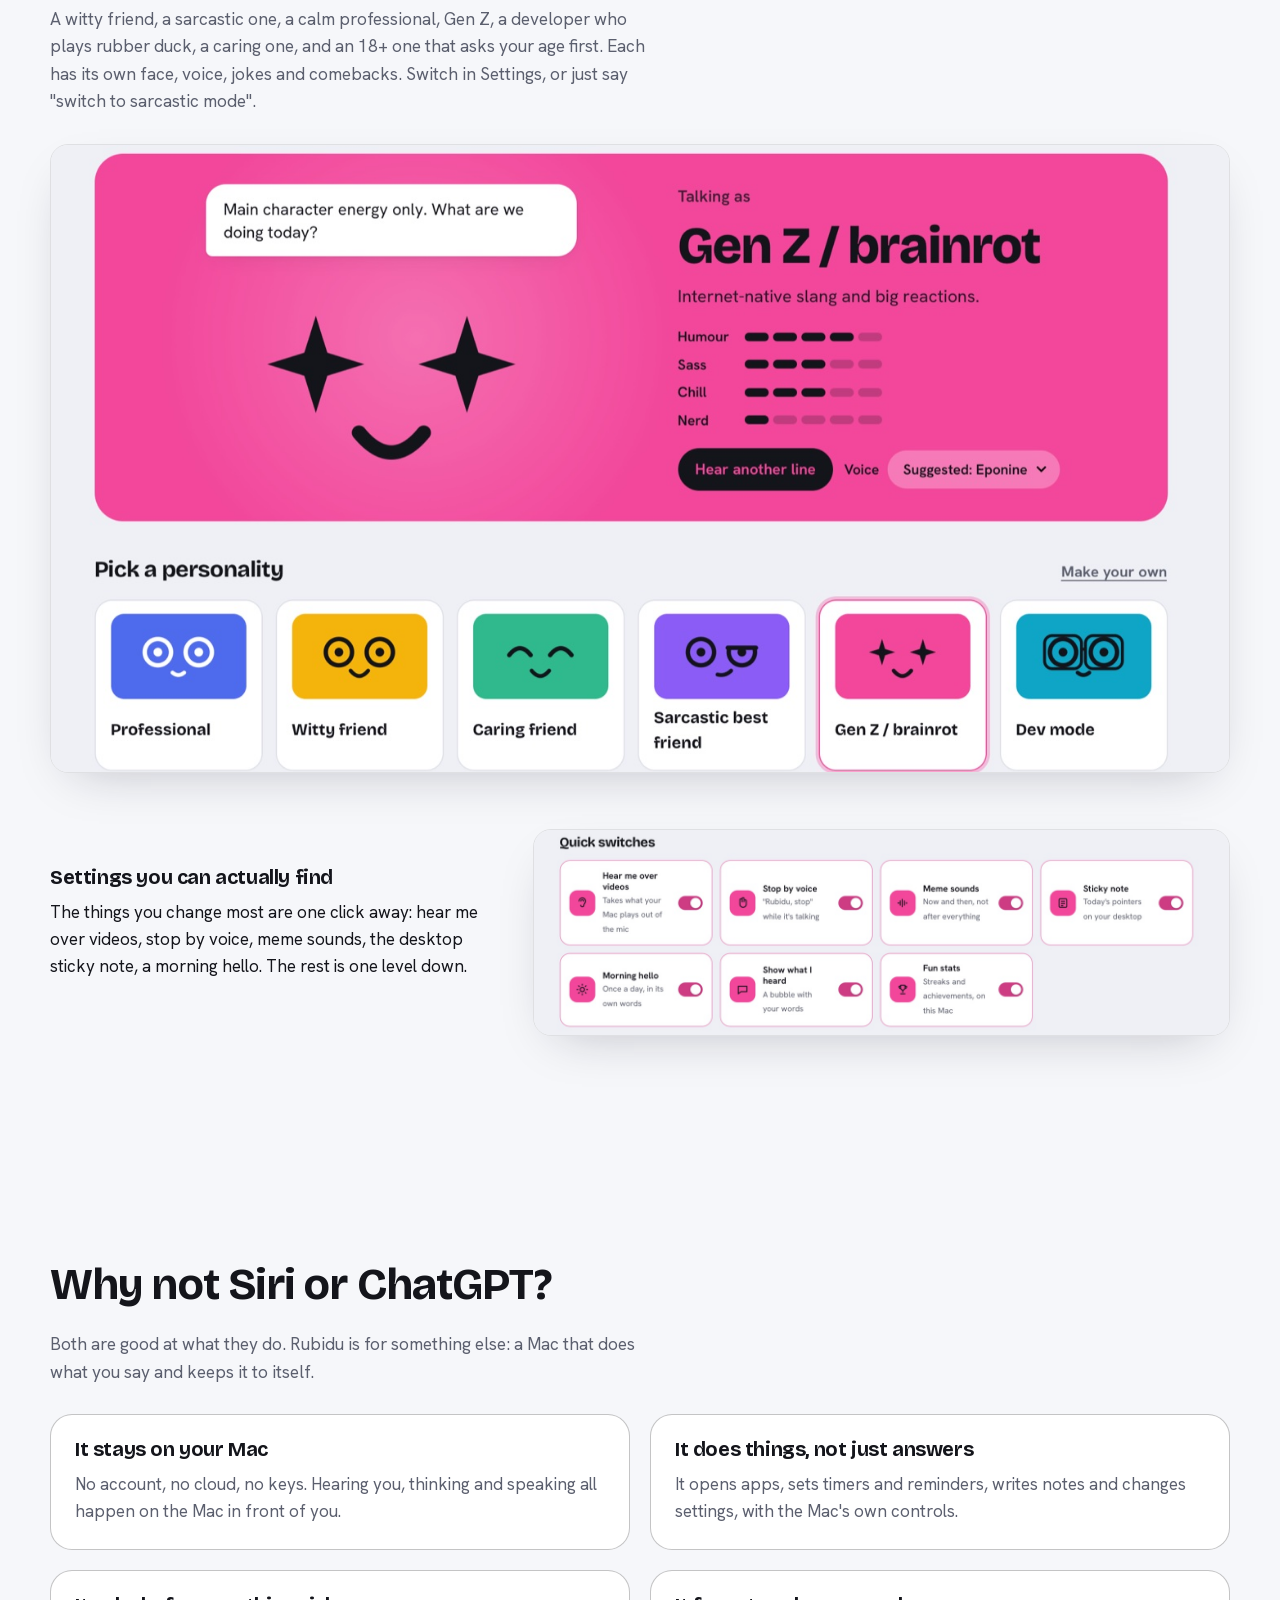
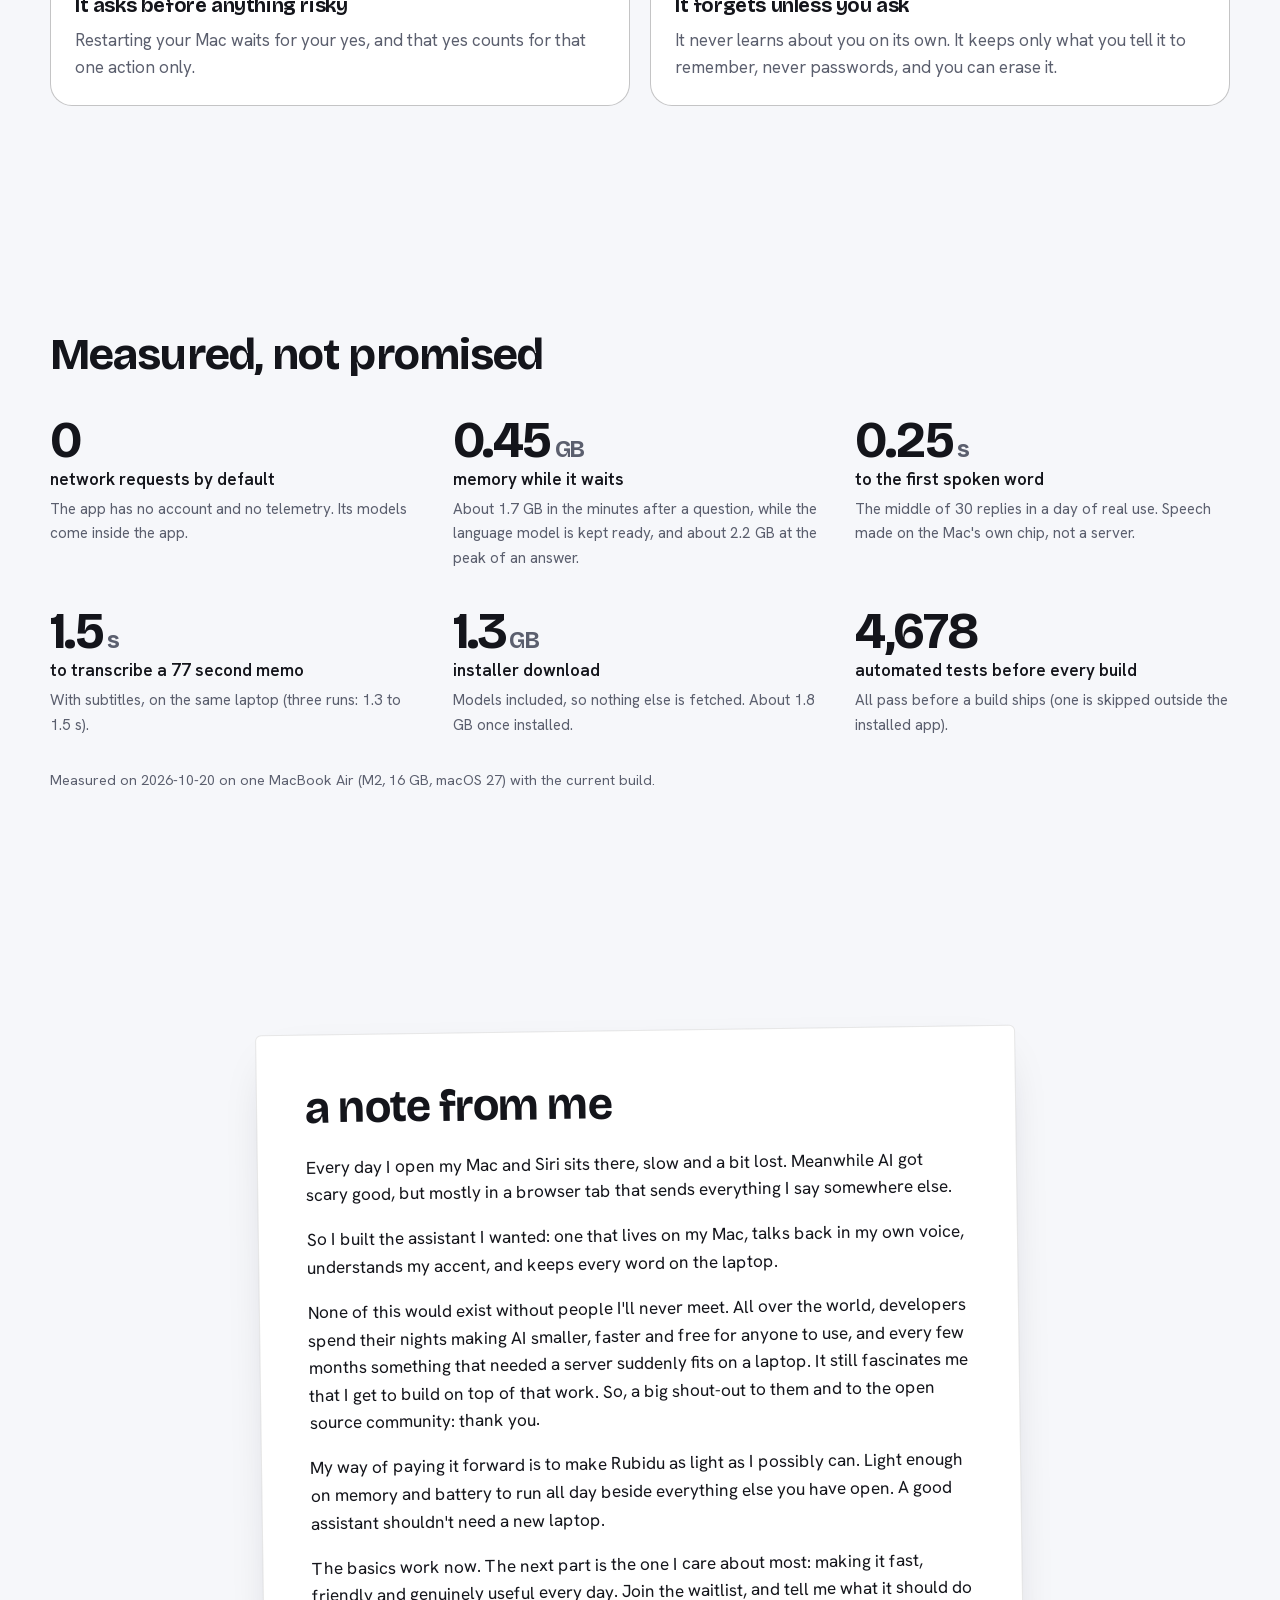
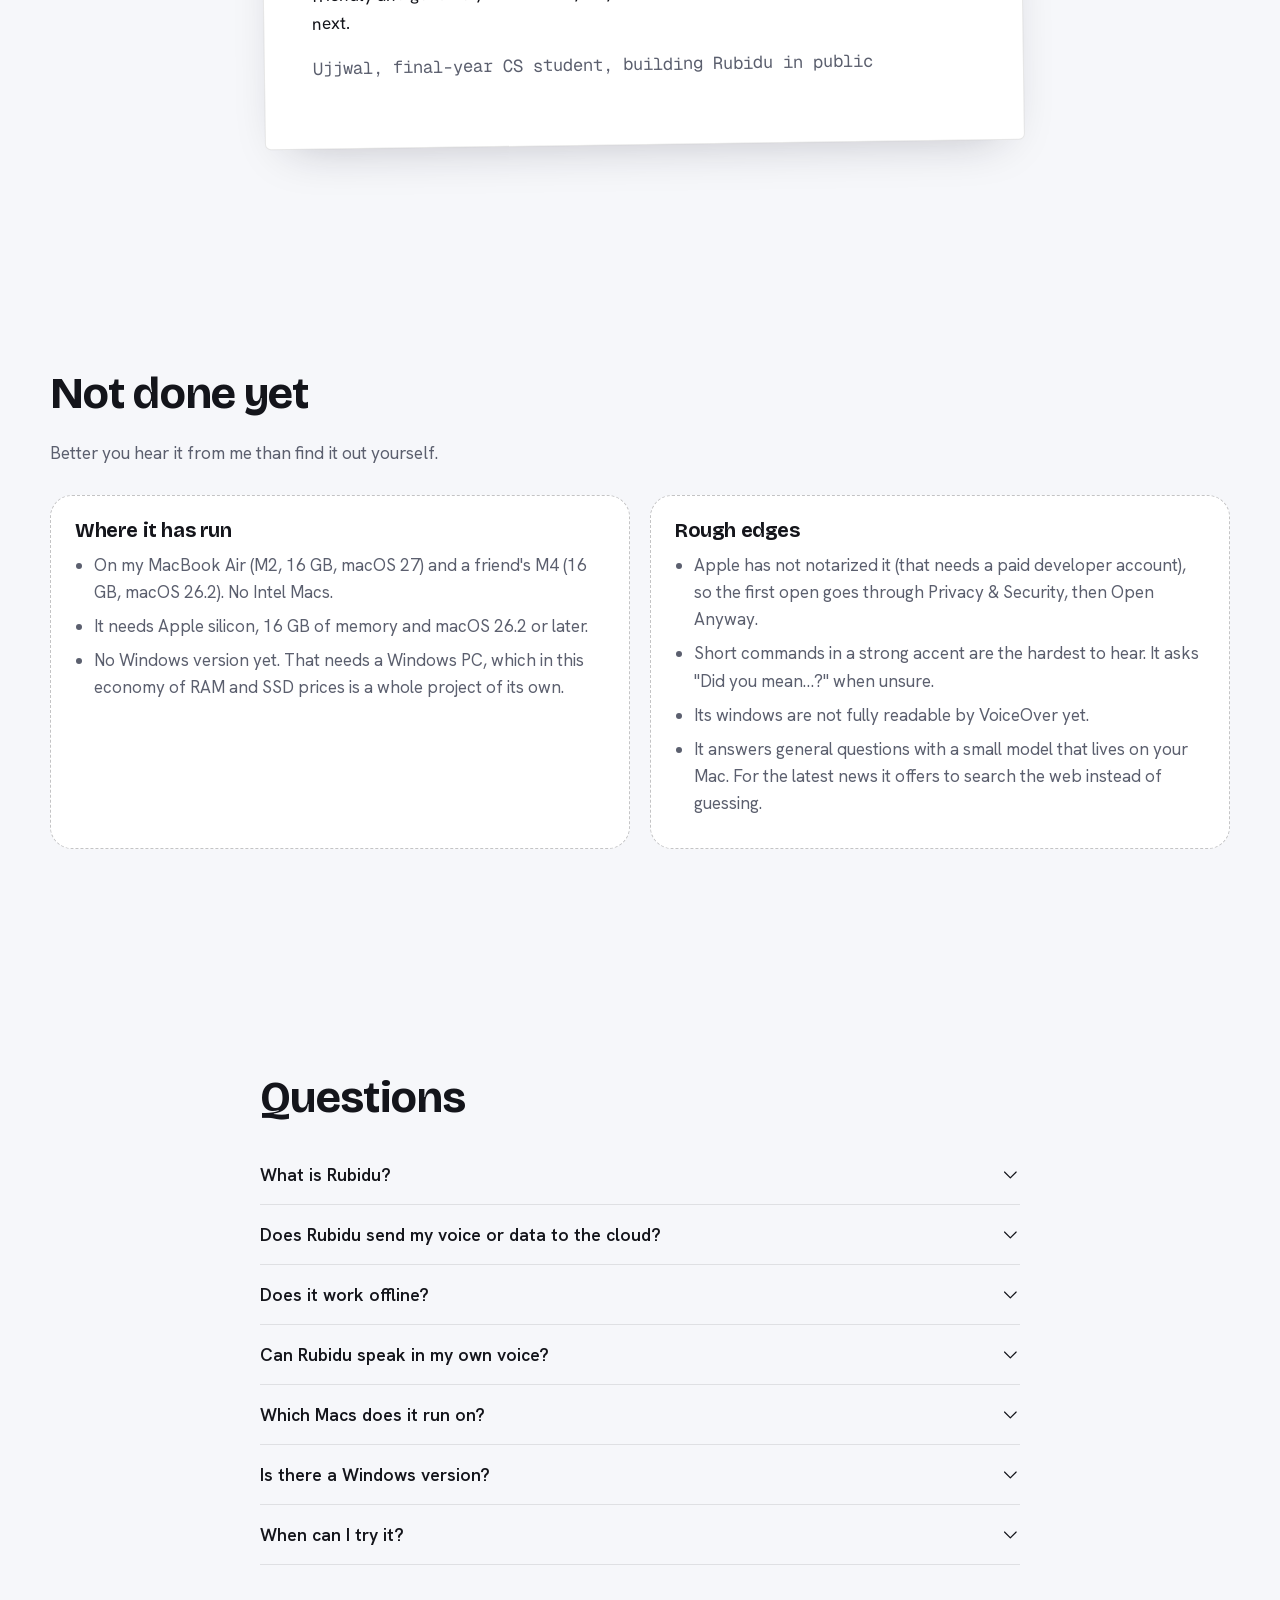
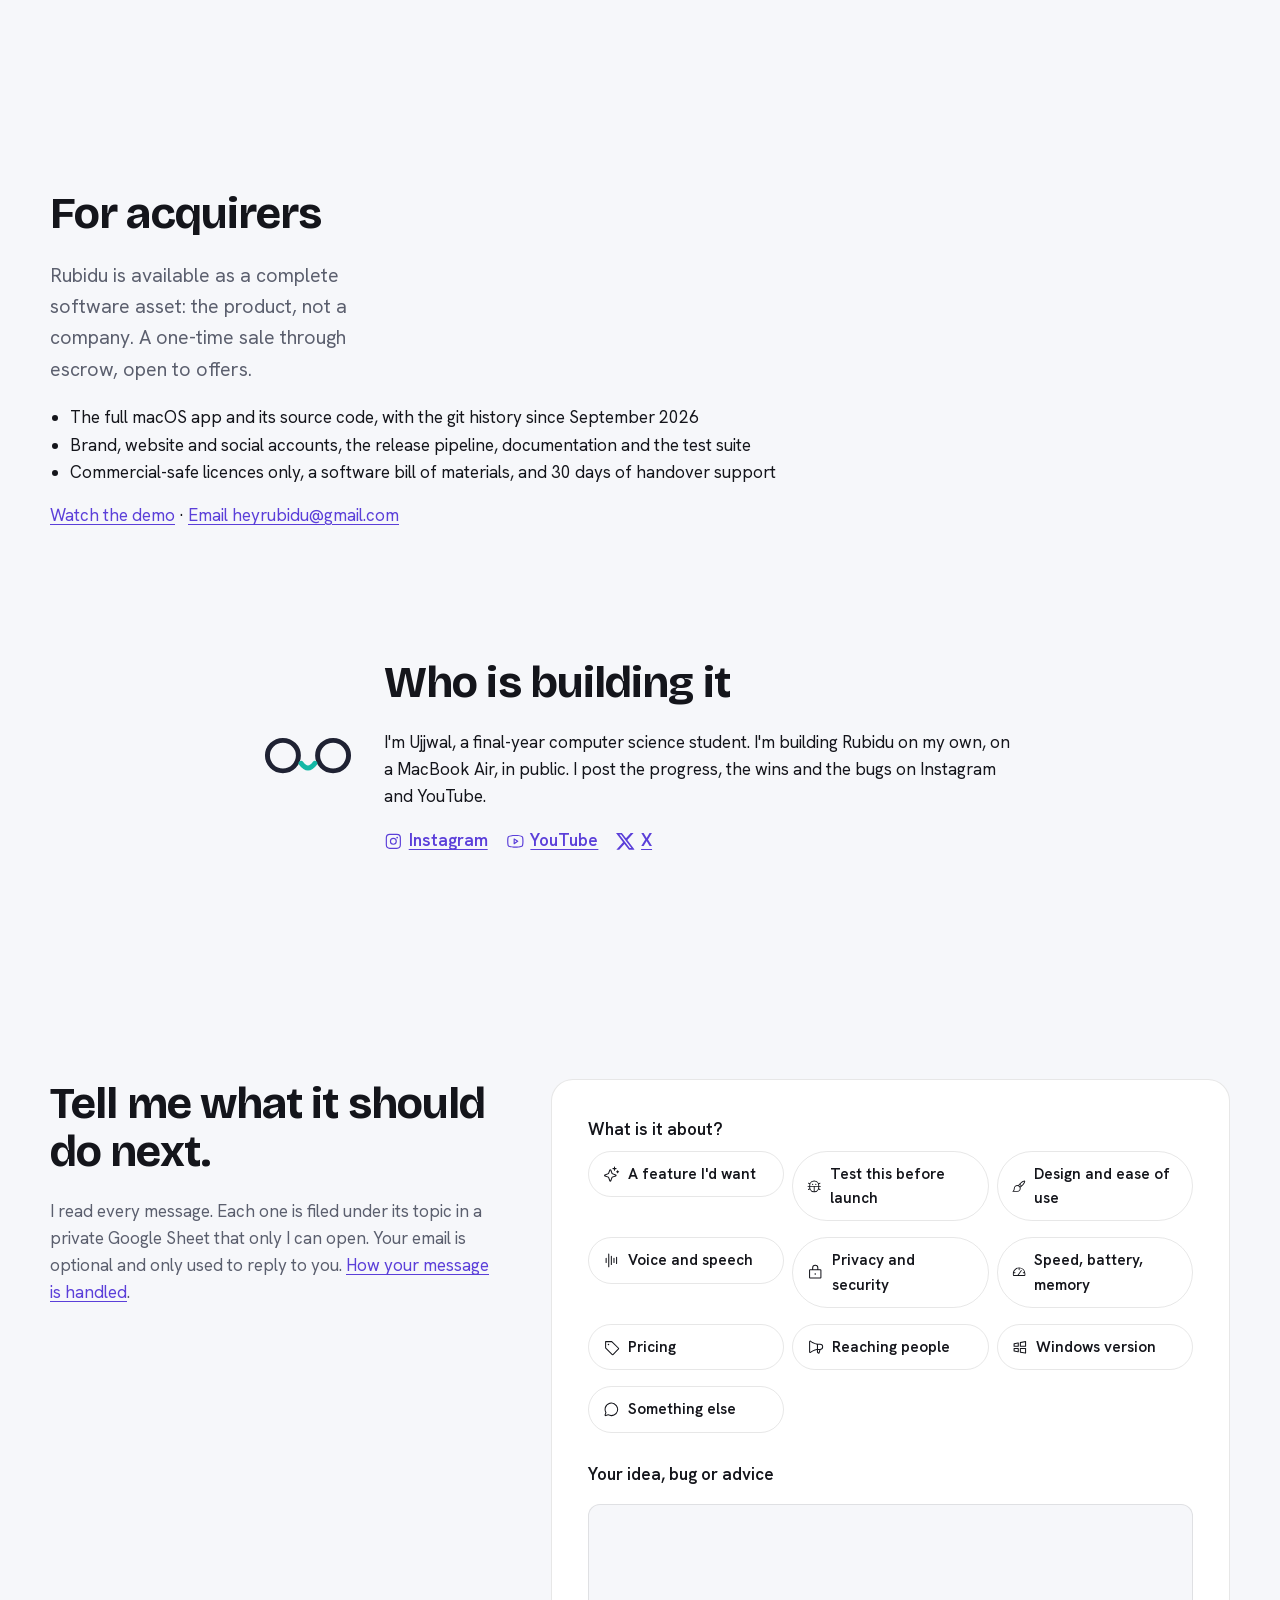
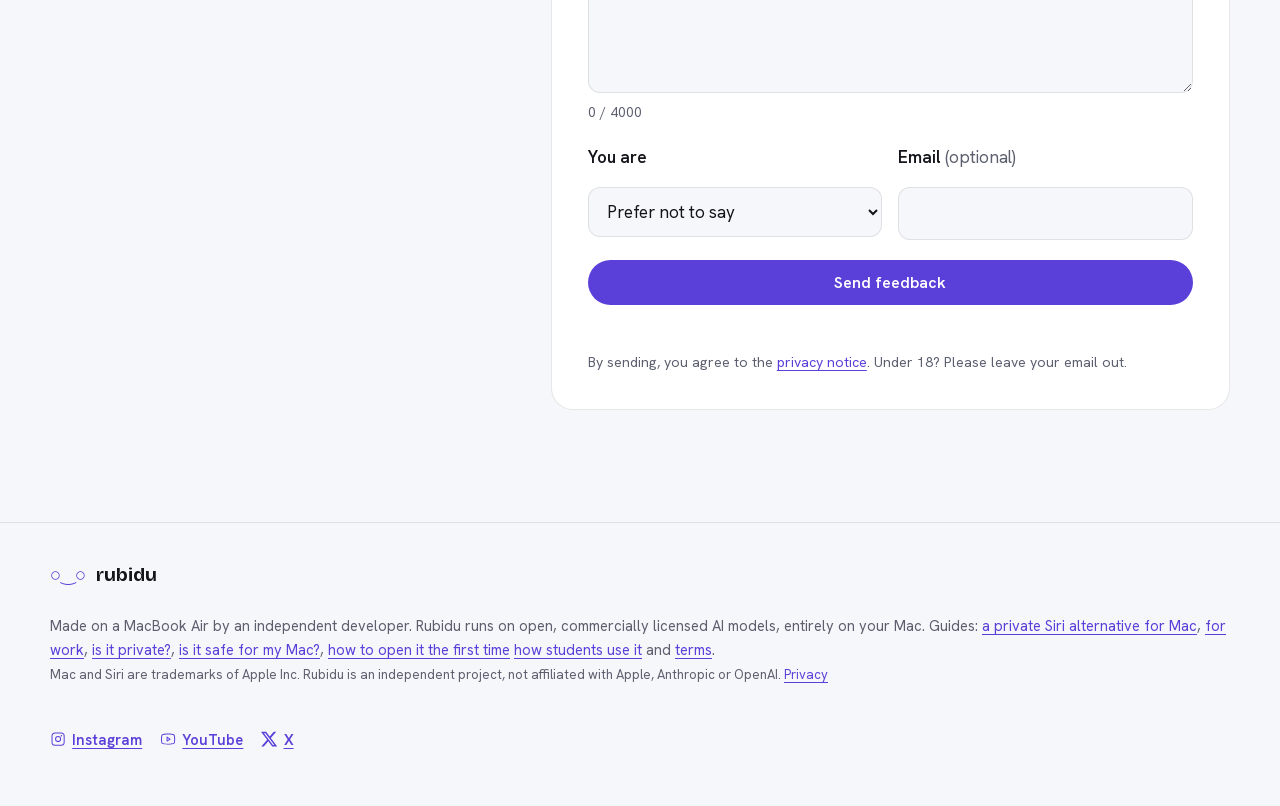
==== commit 1b20dcea: "Test count 4,678" ====
--- a/index.html
+++ b/index.html
@@ -247,7 +247,7 @@
       <div class="stat reveal"><dt>to the first spoken word</dt><dd class="num">0.25<span>s</span></dd><dd class="note">The middle of 30 replies in a day of real use. Speech made on the Mac's own chip, not a server.</dd></div>
       <div class="stat reveal"><dt>to transcribe a 77 second memo</dt><dd class="num">1.5<span>s</span></dd><dd class="note">With subtitles, on the same laptop (three runs: 1.3 to 1.5 s).</dd></div>
       <div class="stat reveal"><dt>installer download</dt><dd class="num">1.3<span>GB</span></dd><dd class="note">Models included, so nothing else is fetched. About 1.8 GB once installed.</dd></div>
-      <div class="stat reveal"><dt>automated tests before every build</dt><dd class="num">4,657</dd><dd class="note">All pass before a build ships (one is skipped outside the installed app).</dd></div>
+      <div class="stat reveal"><dt>automated tests before every build</dt><dd class="num">4,678</dd><dd class="note">All pass before a build ships (one is skipped outside the installed app).</dd></div>
     </dl>
     <p class="footnote reveal">Measured on 2026-10-20 on one MacBook Air (M2, 16 GB, macOS 27) with the current build.</p>
   </div>
@@ -331,7 +331,7 @@
   <div class="wrap">
     <h2 id="acq-h" class="reveal">For acquirers</h2>
     <p class="lede">Rubidu is available as a complete software asset: the product, not a company. A one-time sale through escrow, open to offers.</p>
-    <ul class="acq-list"><li>The full macOS app and its source code, with the git history since September 2026</li><li>Brand, website and social accounts, the release pipeline, documentation and the test suite</li><li>Commercial-safe licences only and a software bill of materials</li></ul>
+    <ul class="acq-list"><li>The full macOS app and its source code, with the git history since September 2026</li><li>Brand, website and social accounts, the release pipeline, documentation and the test suite</li><li>Commercial-safe licences only, a software bill of materials, and 30 days of handover support</li></ul>
     <p class="acq-links"><a href="https://www.youtube.com/watch?v=pEF-2vNGCJI" rel="noopener">Watch the demo</a> · <a href="mailto:heyrubidu@gmail.com" rel="noopener">Email heyrubidu@gmail.com</a></p>
   </div>
 </section>
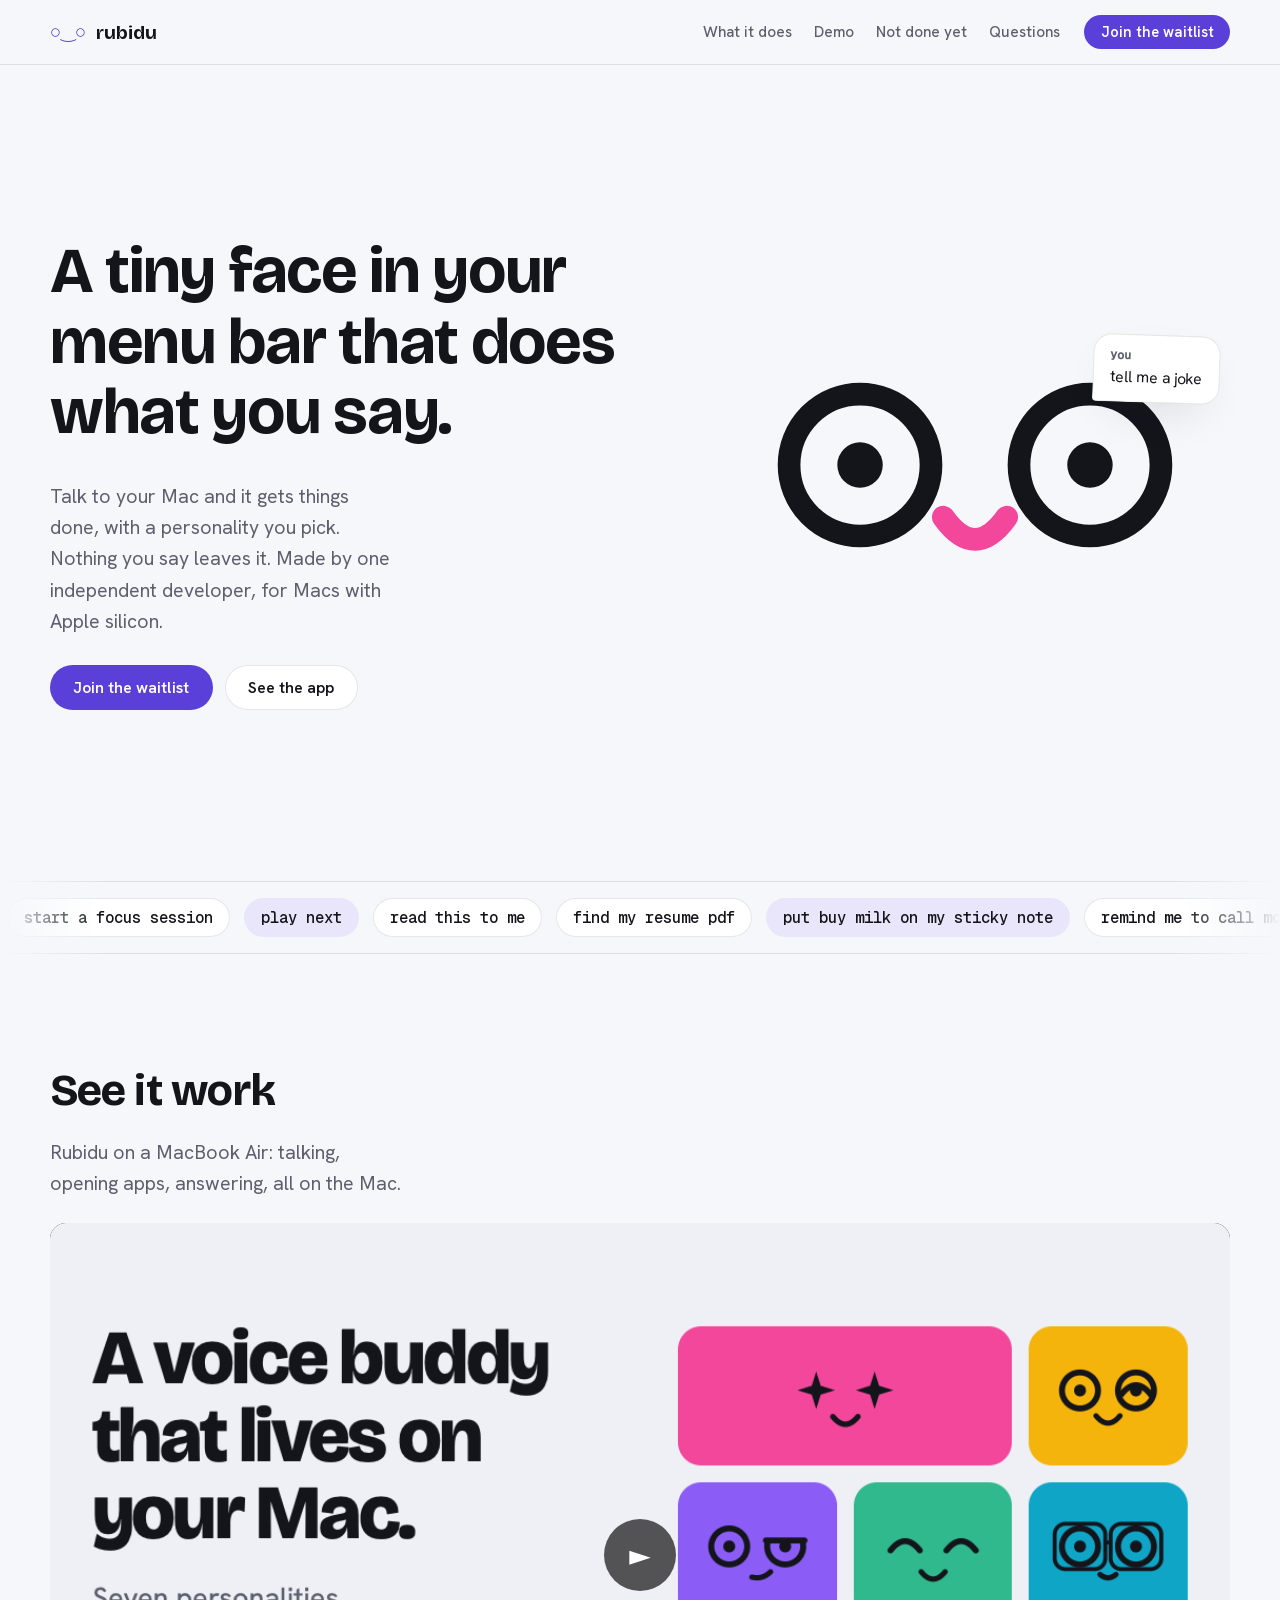
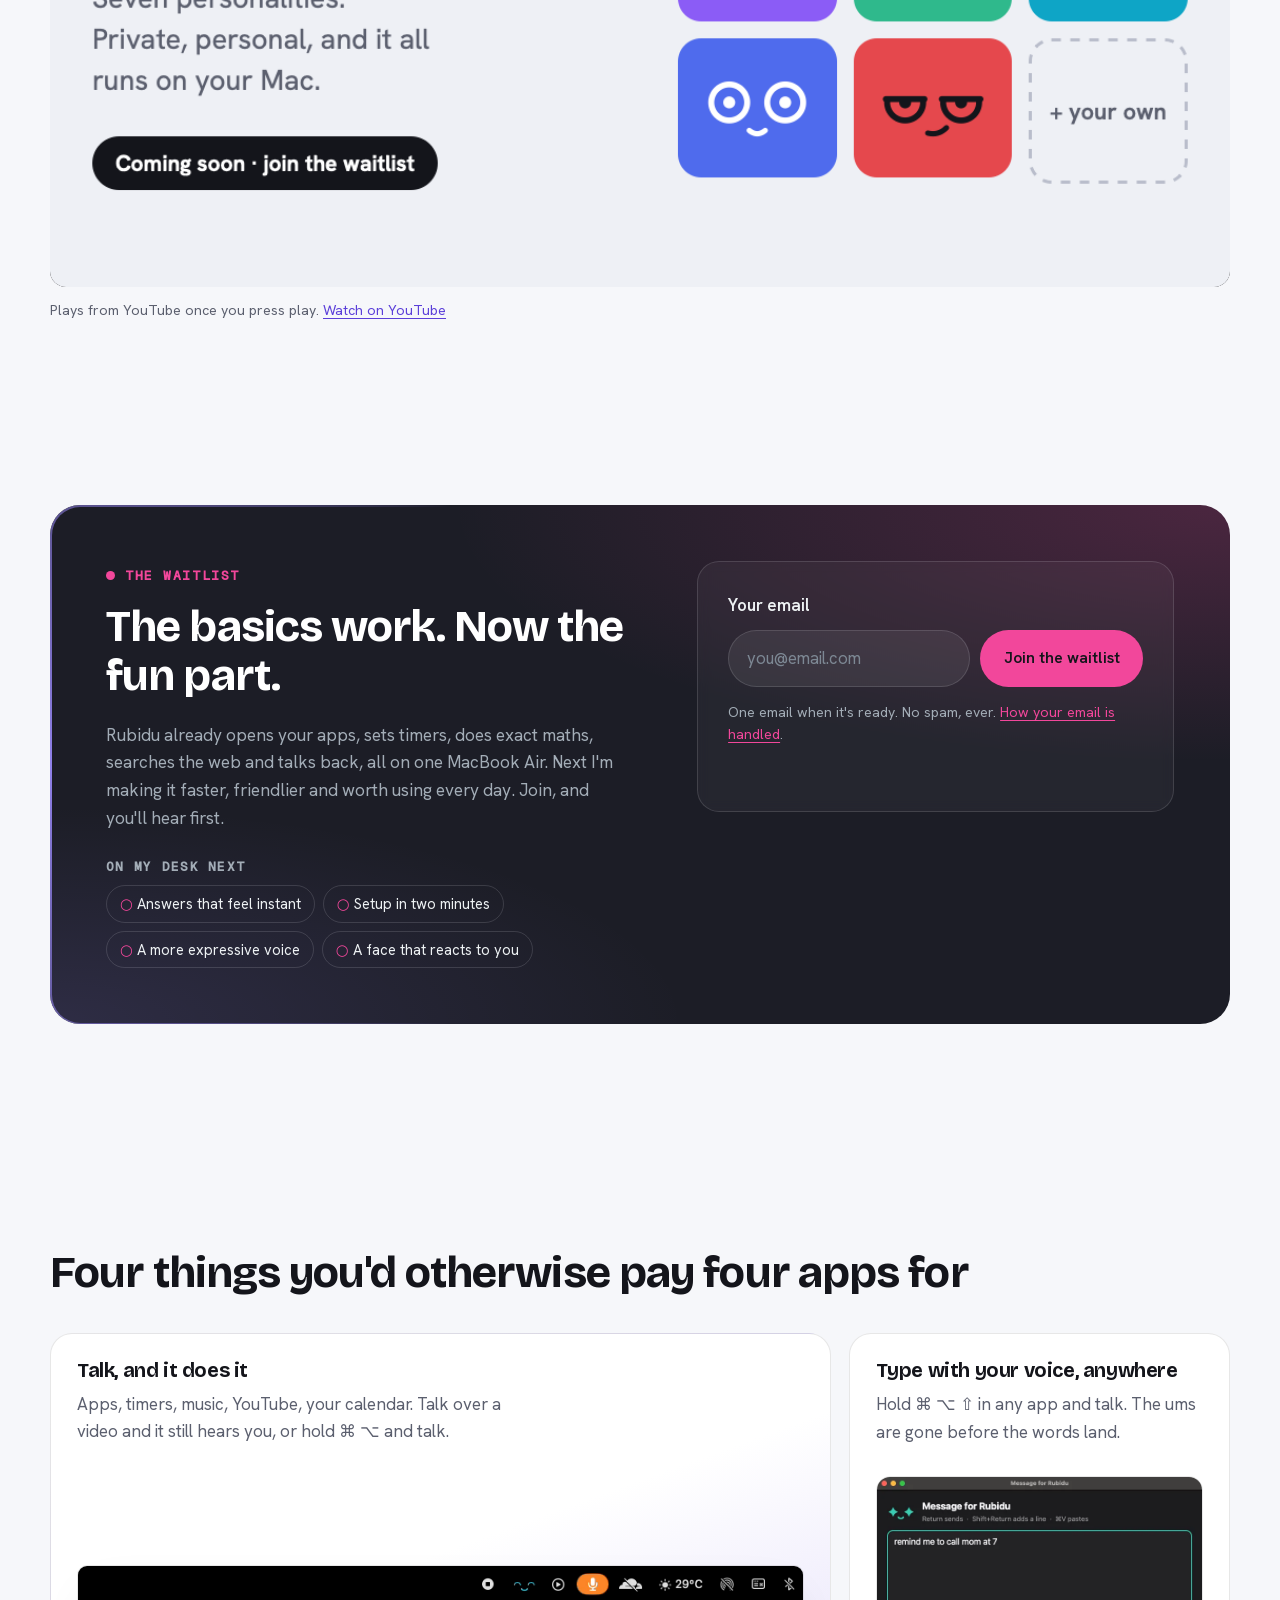
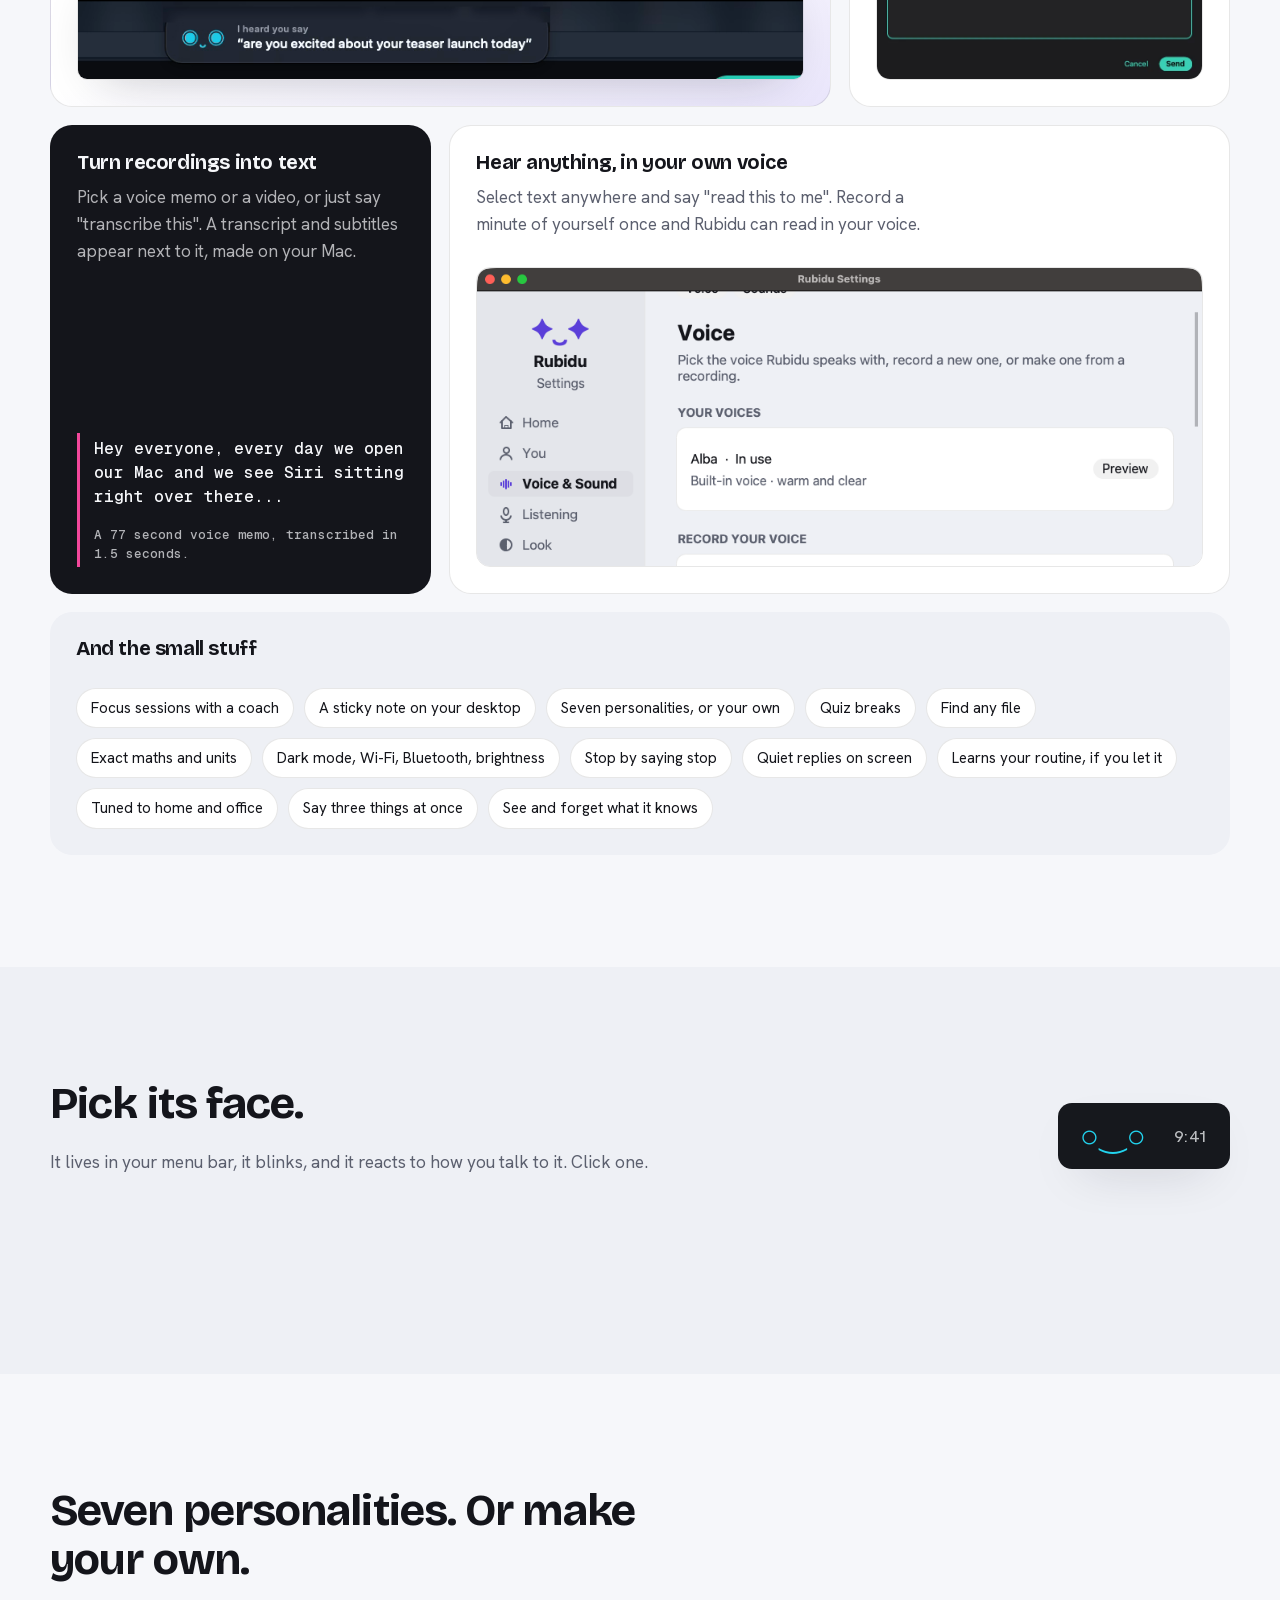
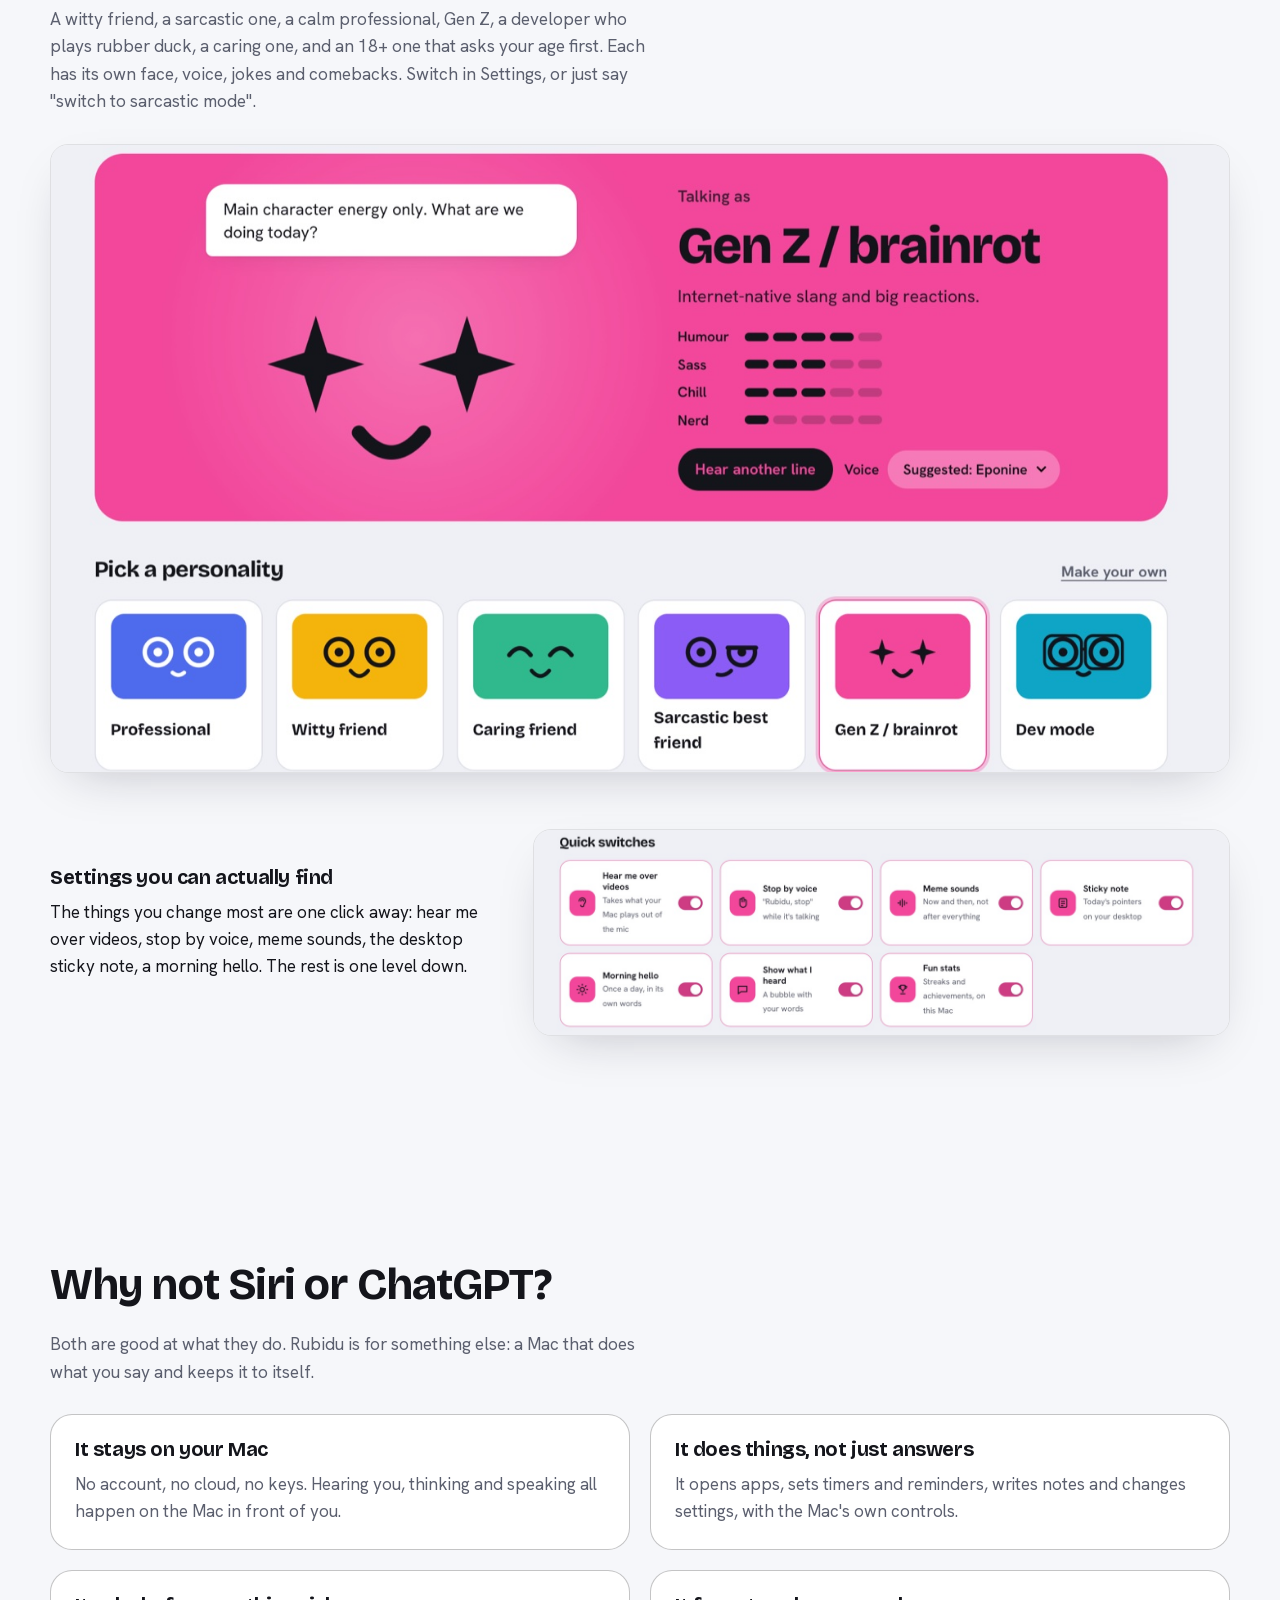
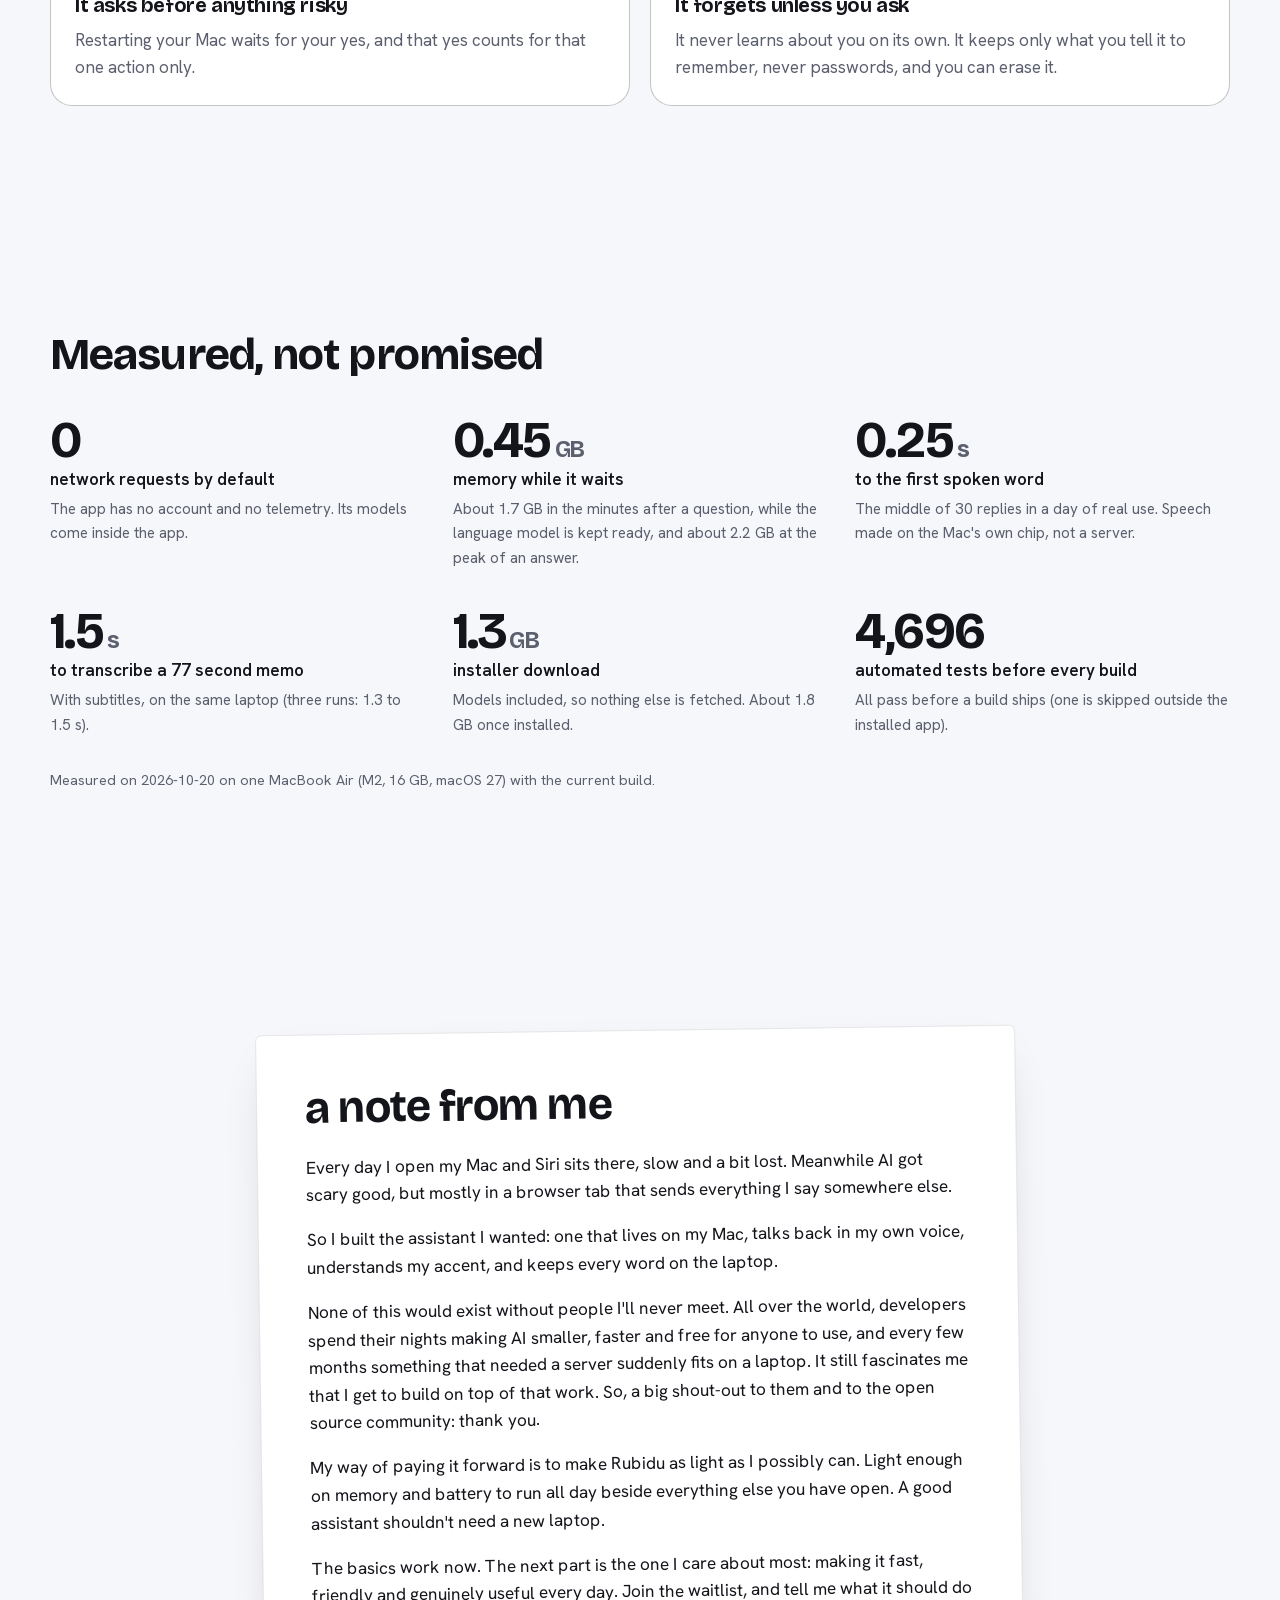
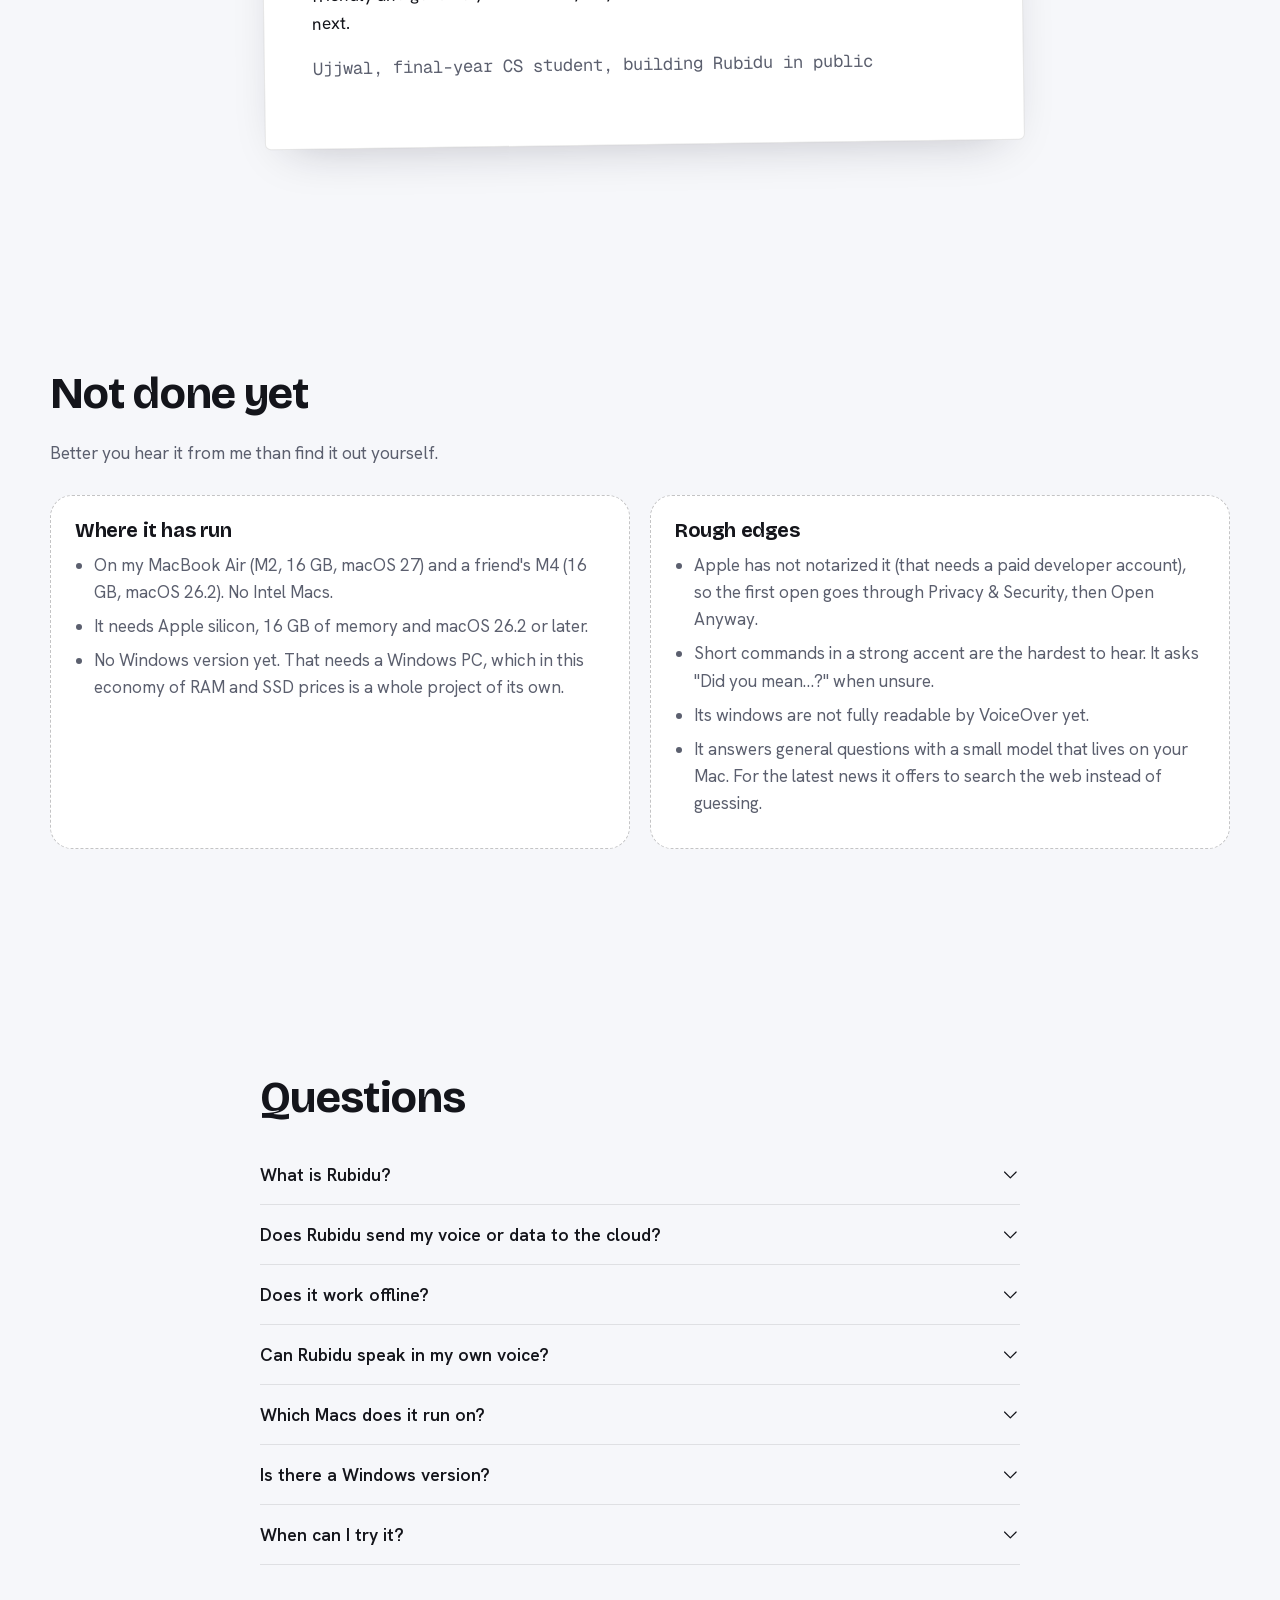
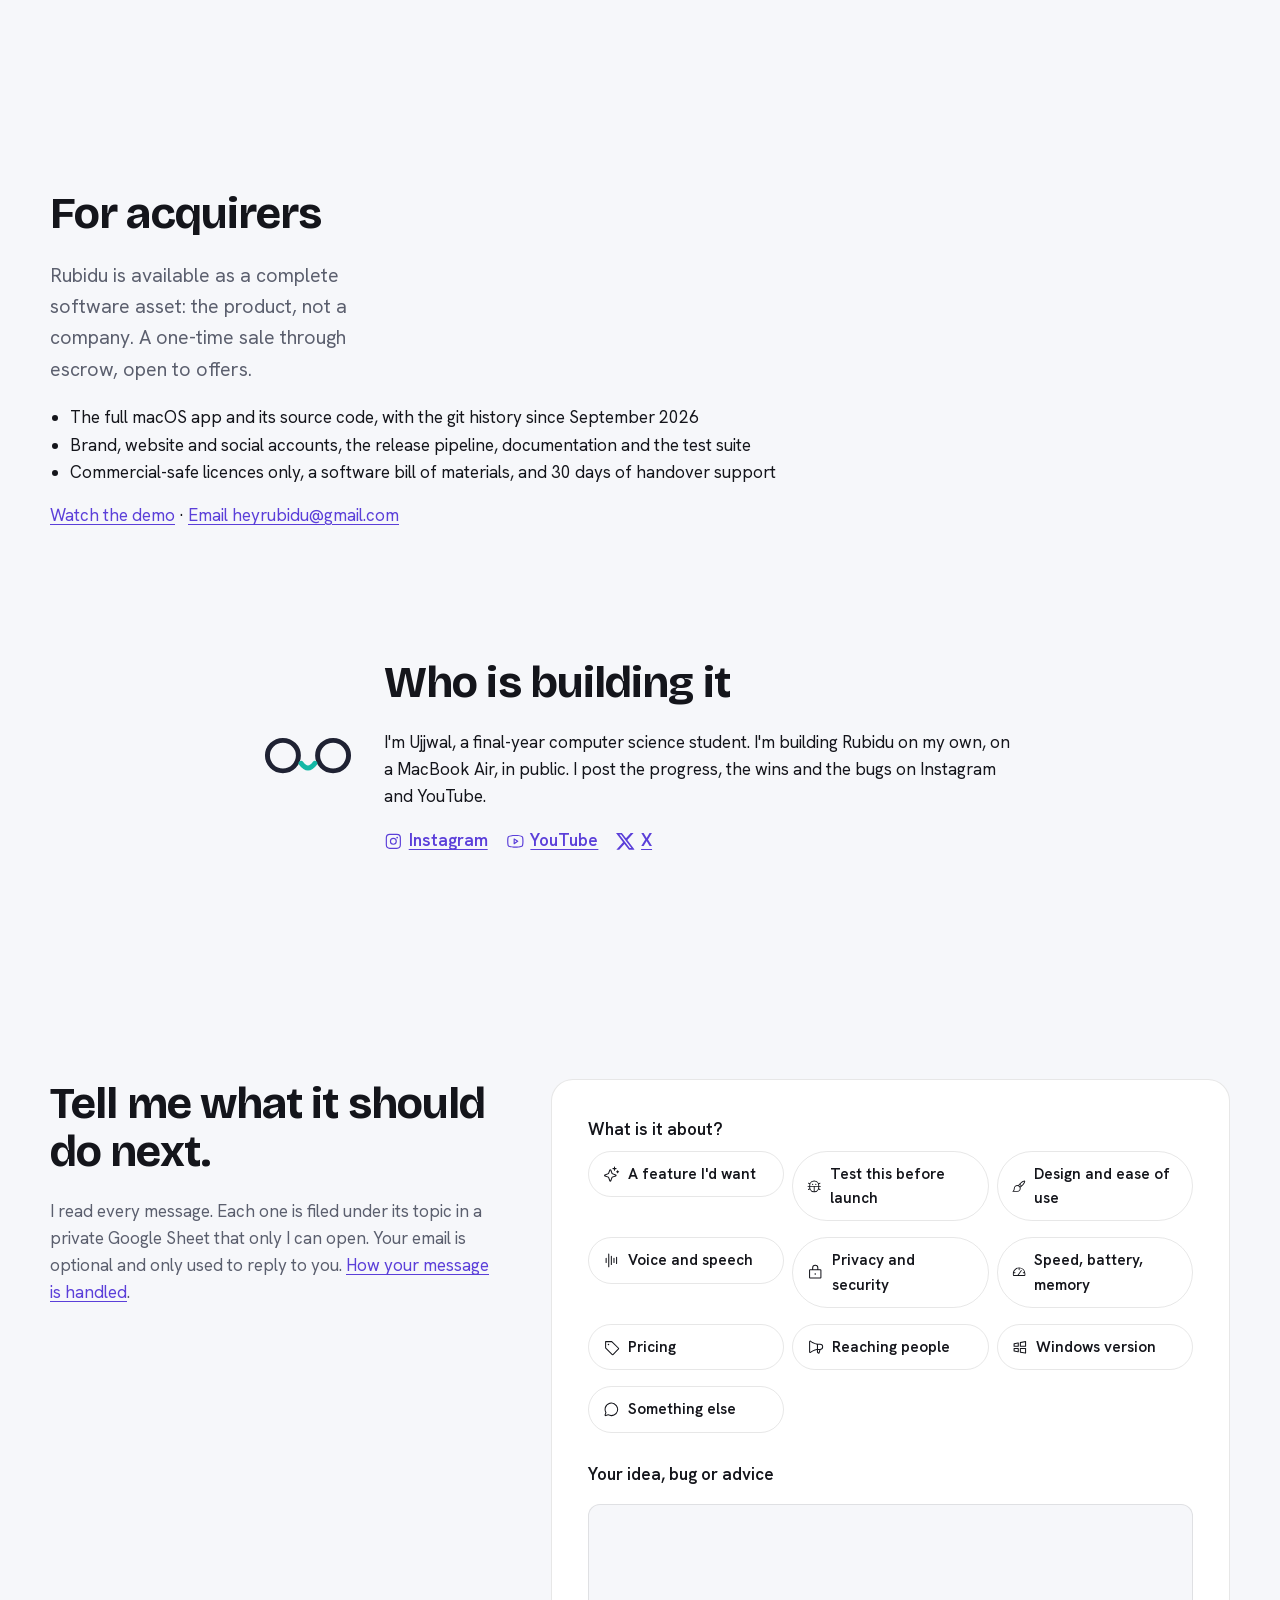
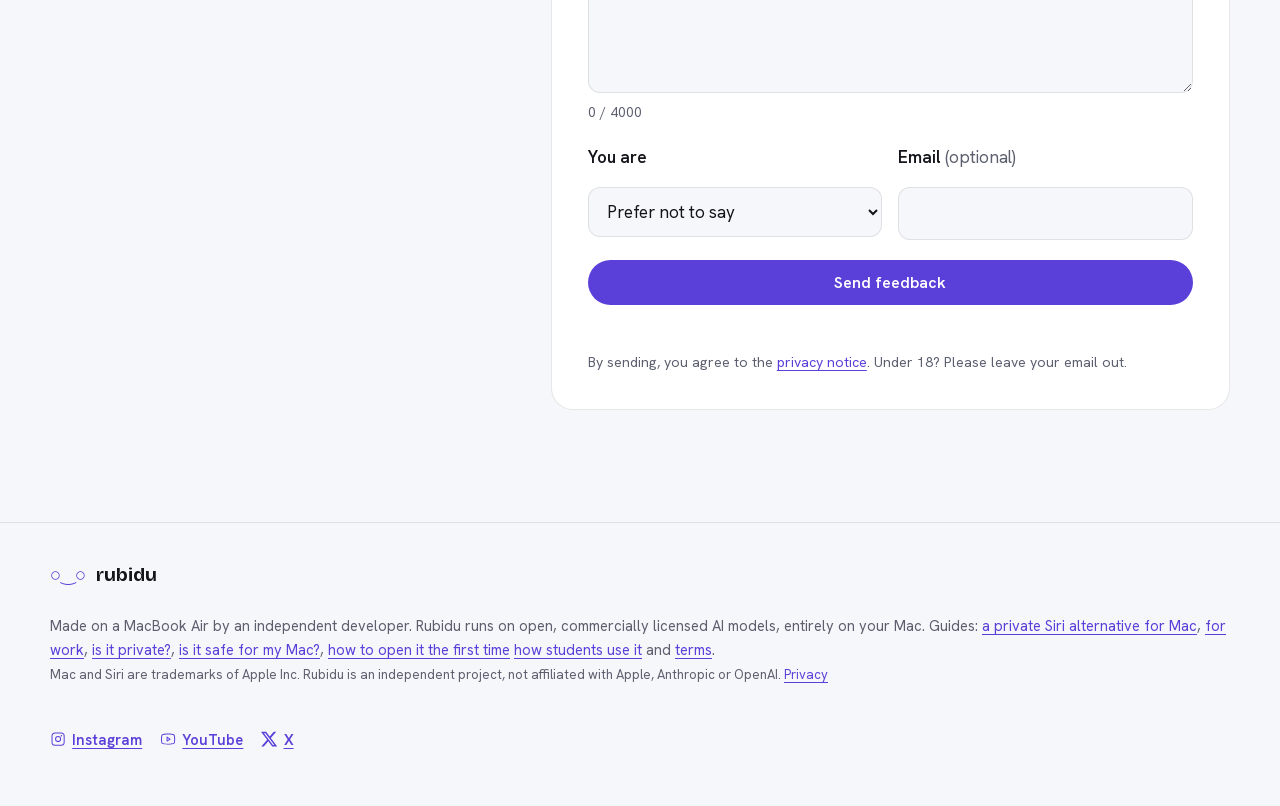
==== commit 12d45105: "Test count 4,696" ====
--- a/index.html
+++ b/index.html
@@ -247,7 +247,7 @@
       <div class="stat reveal"><dt>to the first spoken word</dt><dd class="num">0.25<span>s</span></dd><dd class="note">The middle of 30 replies in a day of real use. Speech made on the Mac's own chip, not a server.</dd></div>
       <div class="stat reveal"><dt>to transcribe a 77 second memo</dt><dd class="num">1.5<span>s</span></dd><dd class="note">With subtitles, on the same laptop (three runs: 1.3 to 1.5 s).</dd></div>
       <div class="stat reveal"><dt>installer download</dt><dd class="num">1.3<span>GB</span></dd><dd class="note">Models included, so nothing else is fetched. About 1.8 GB once installed.</dd></div>
-      <div class="stat reveal"><dt>automated tests before every build</dt><dd class="num">4,678</dd><dd class="note">All pass before a build ships (one is skipped outside the installed app).</dd></div>
+      <div class="stat reveal"><dt>automated tests before every build</dt><dd class="num">4,696</dd><dd class="note">All pass before a build ships (one is skipped outside the installed app).</dd></div>
     </dl>
     <p class="footnote reveal">Measured on 2026-10-20 on one MacBook Air (M2, 16 GB, macOS 27) with the current build.</p>
   </div>
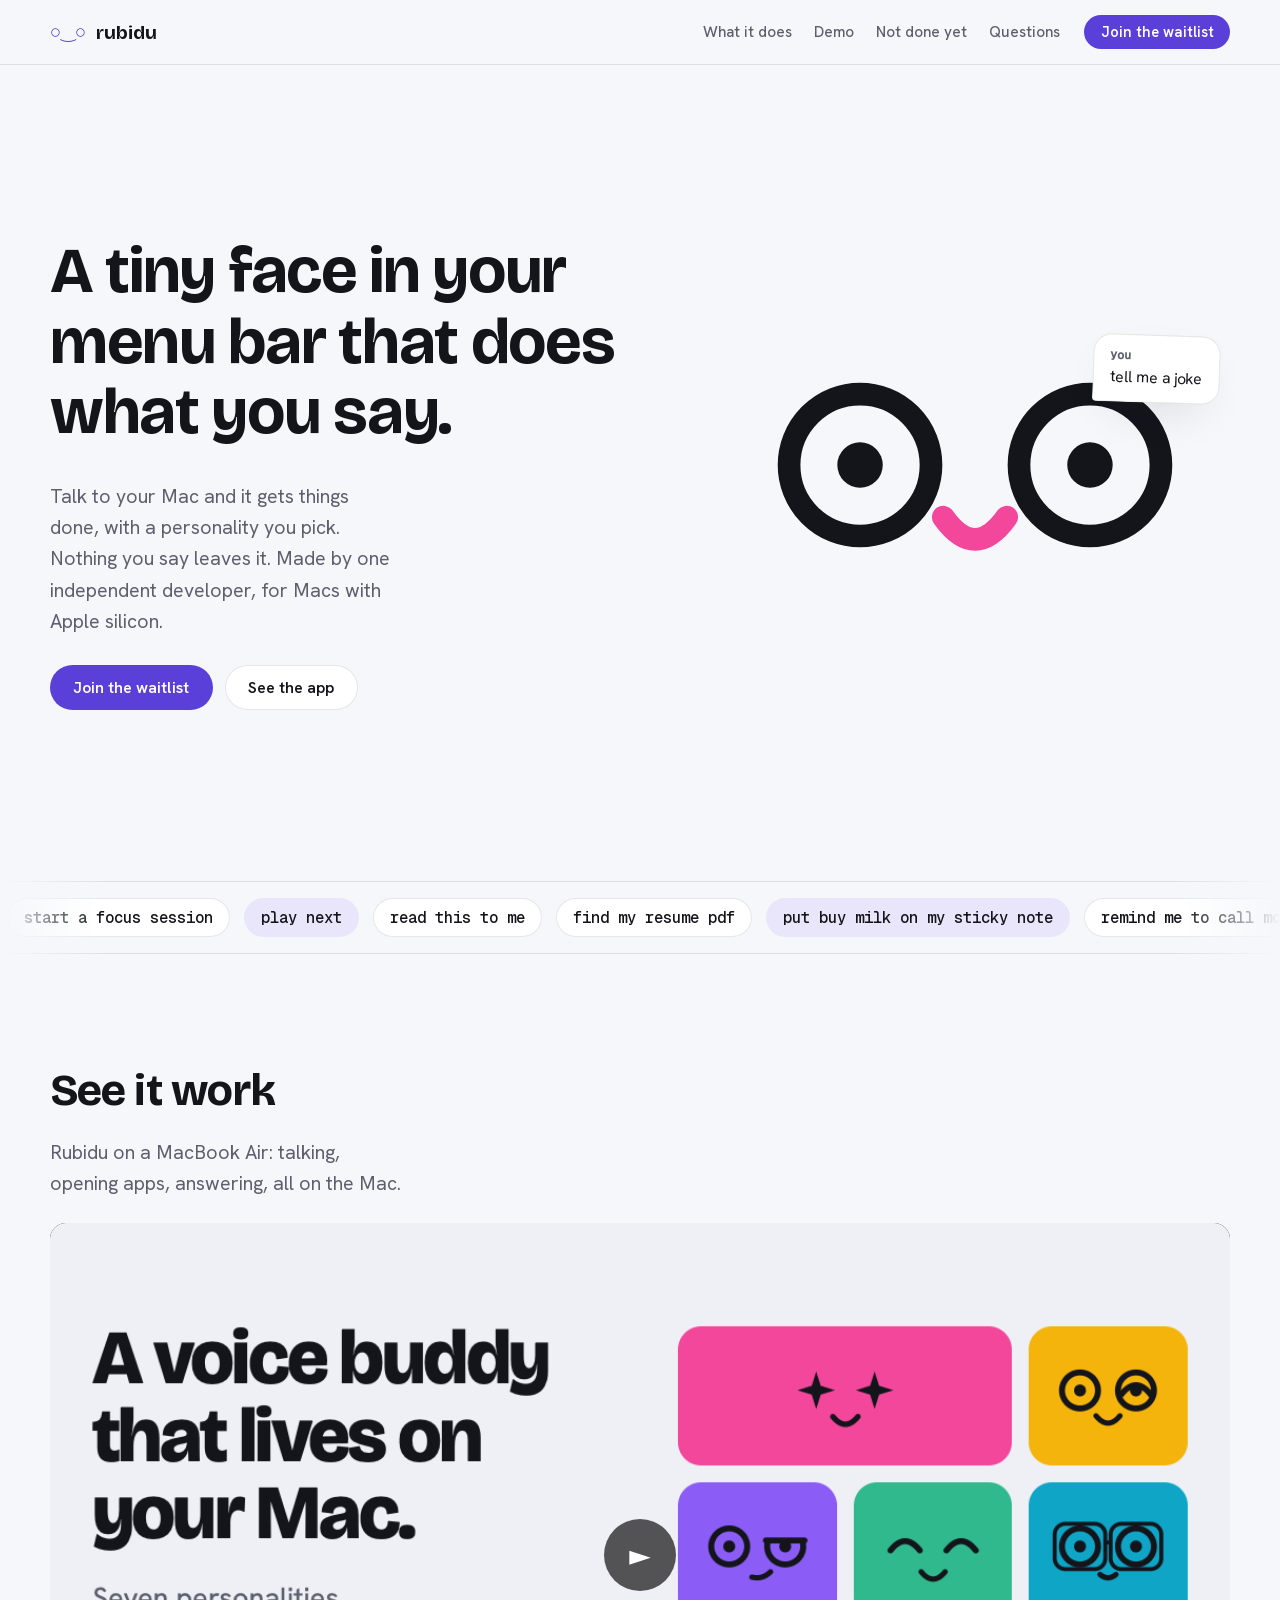
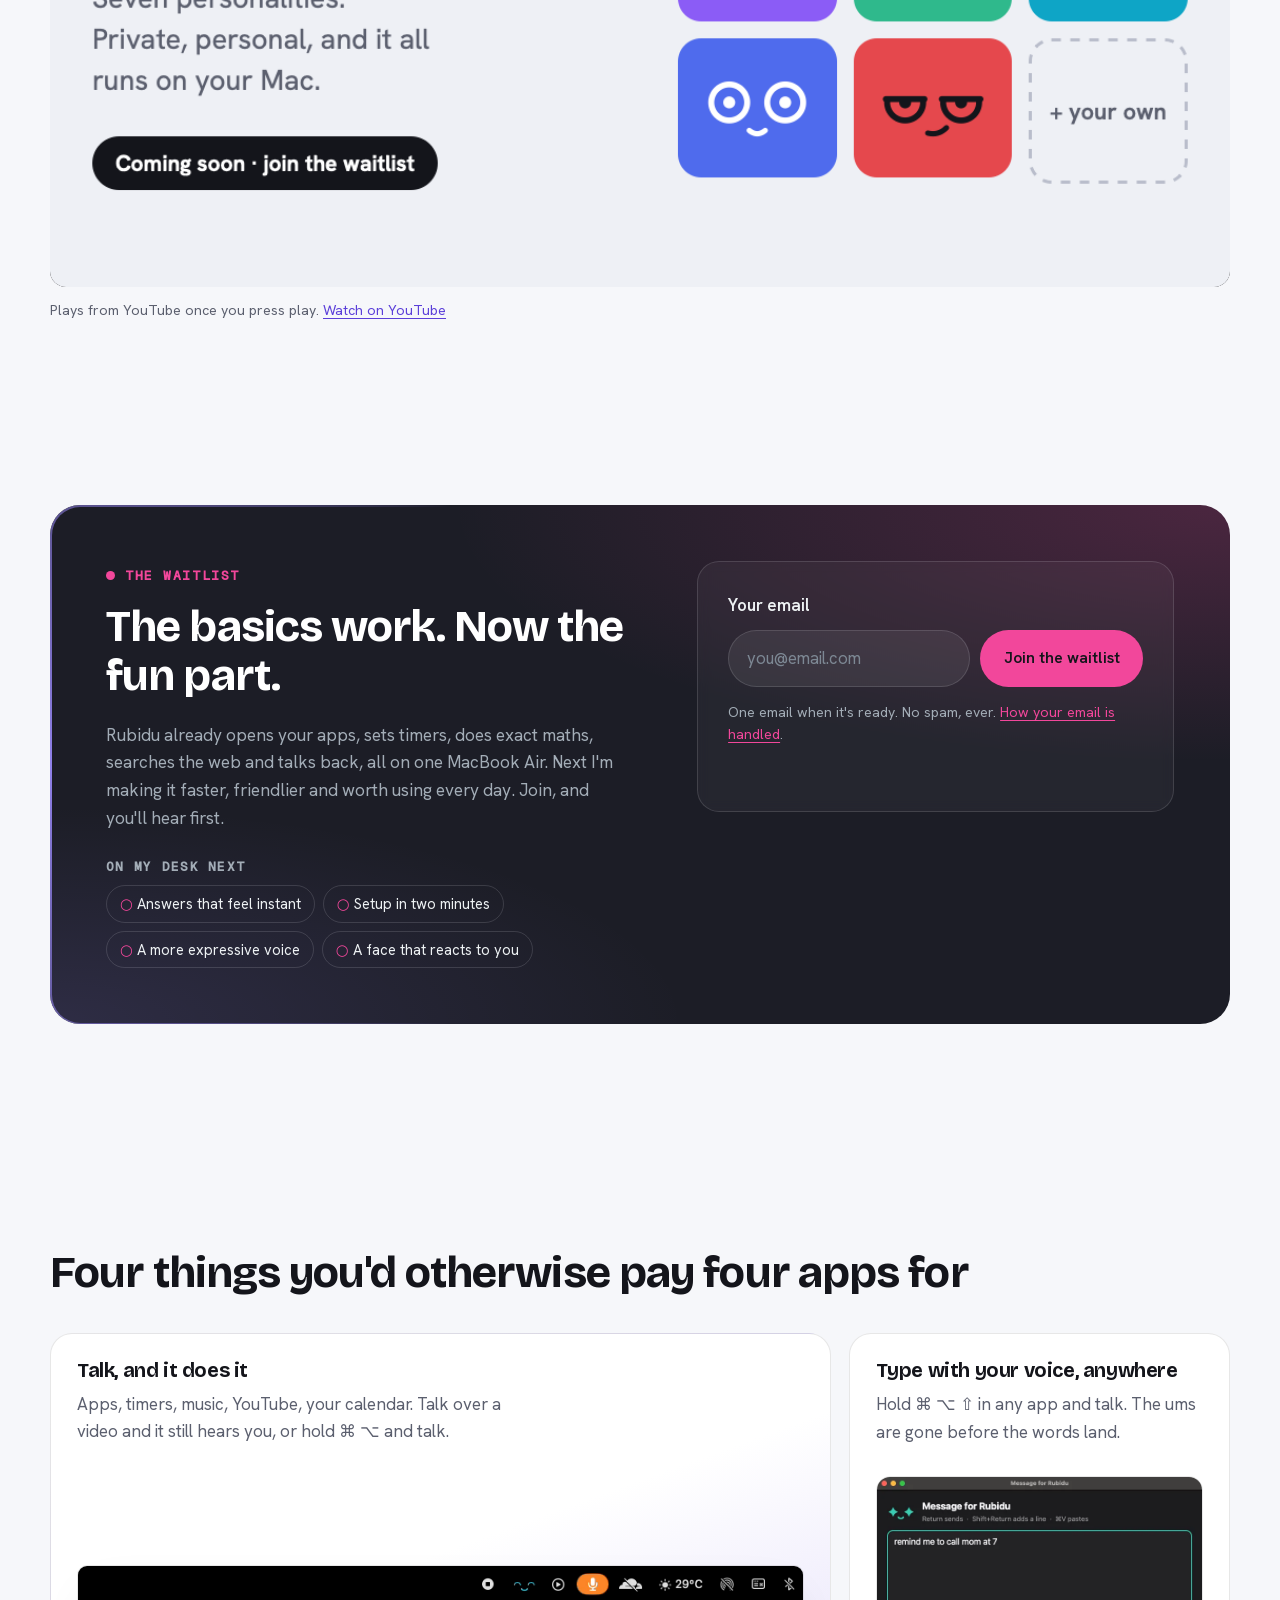
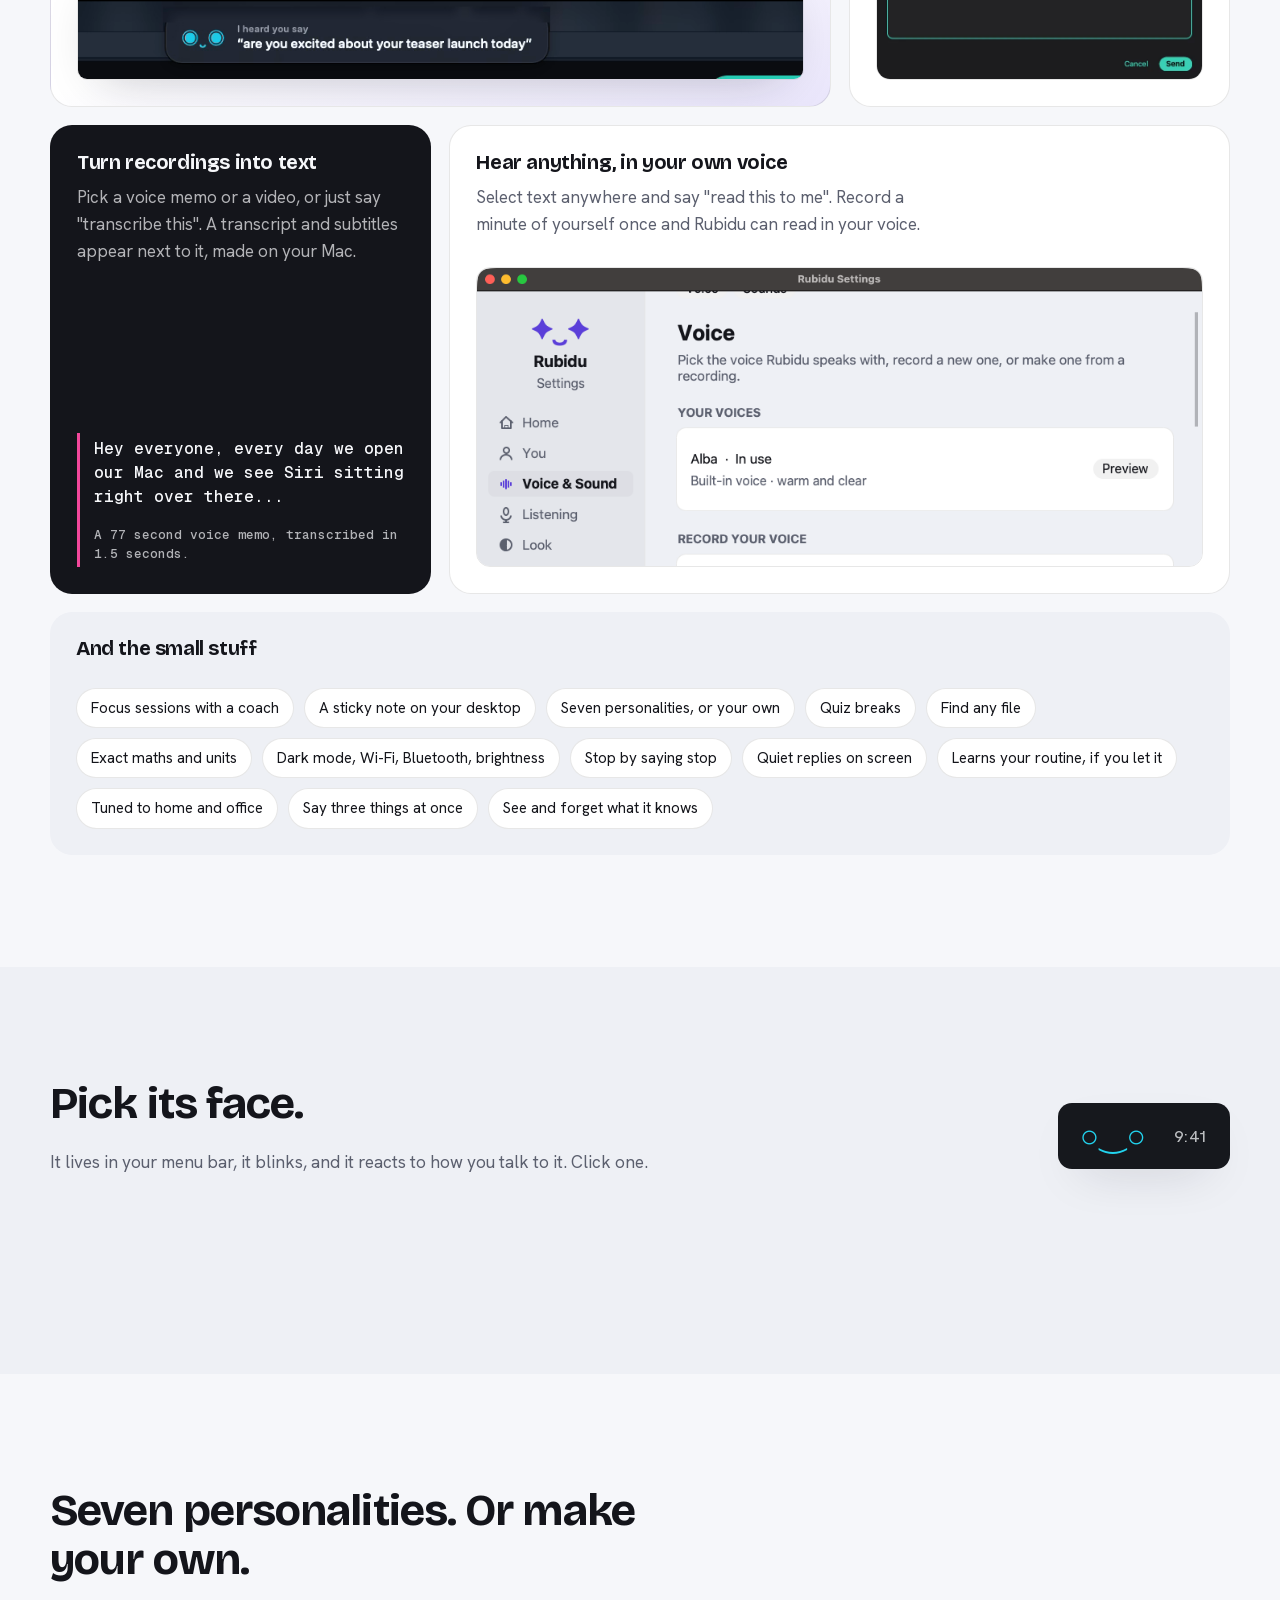
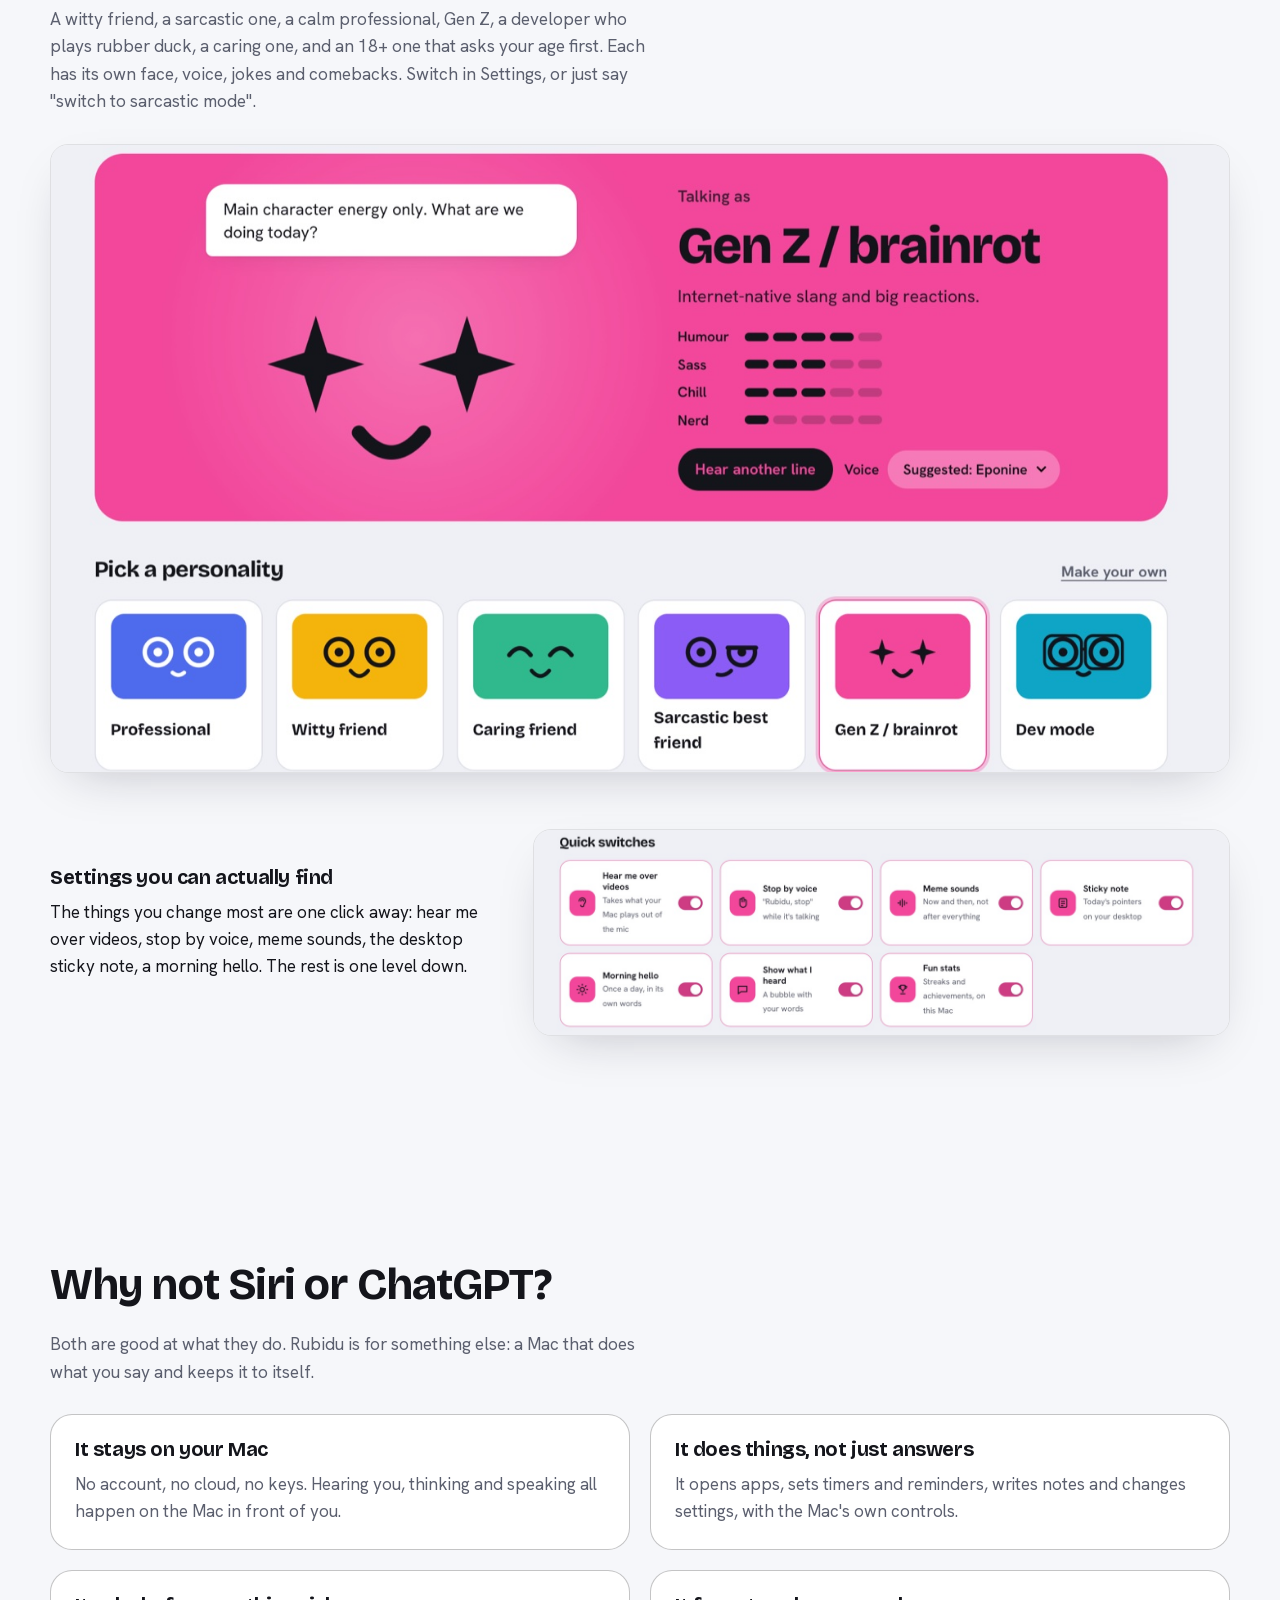
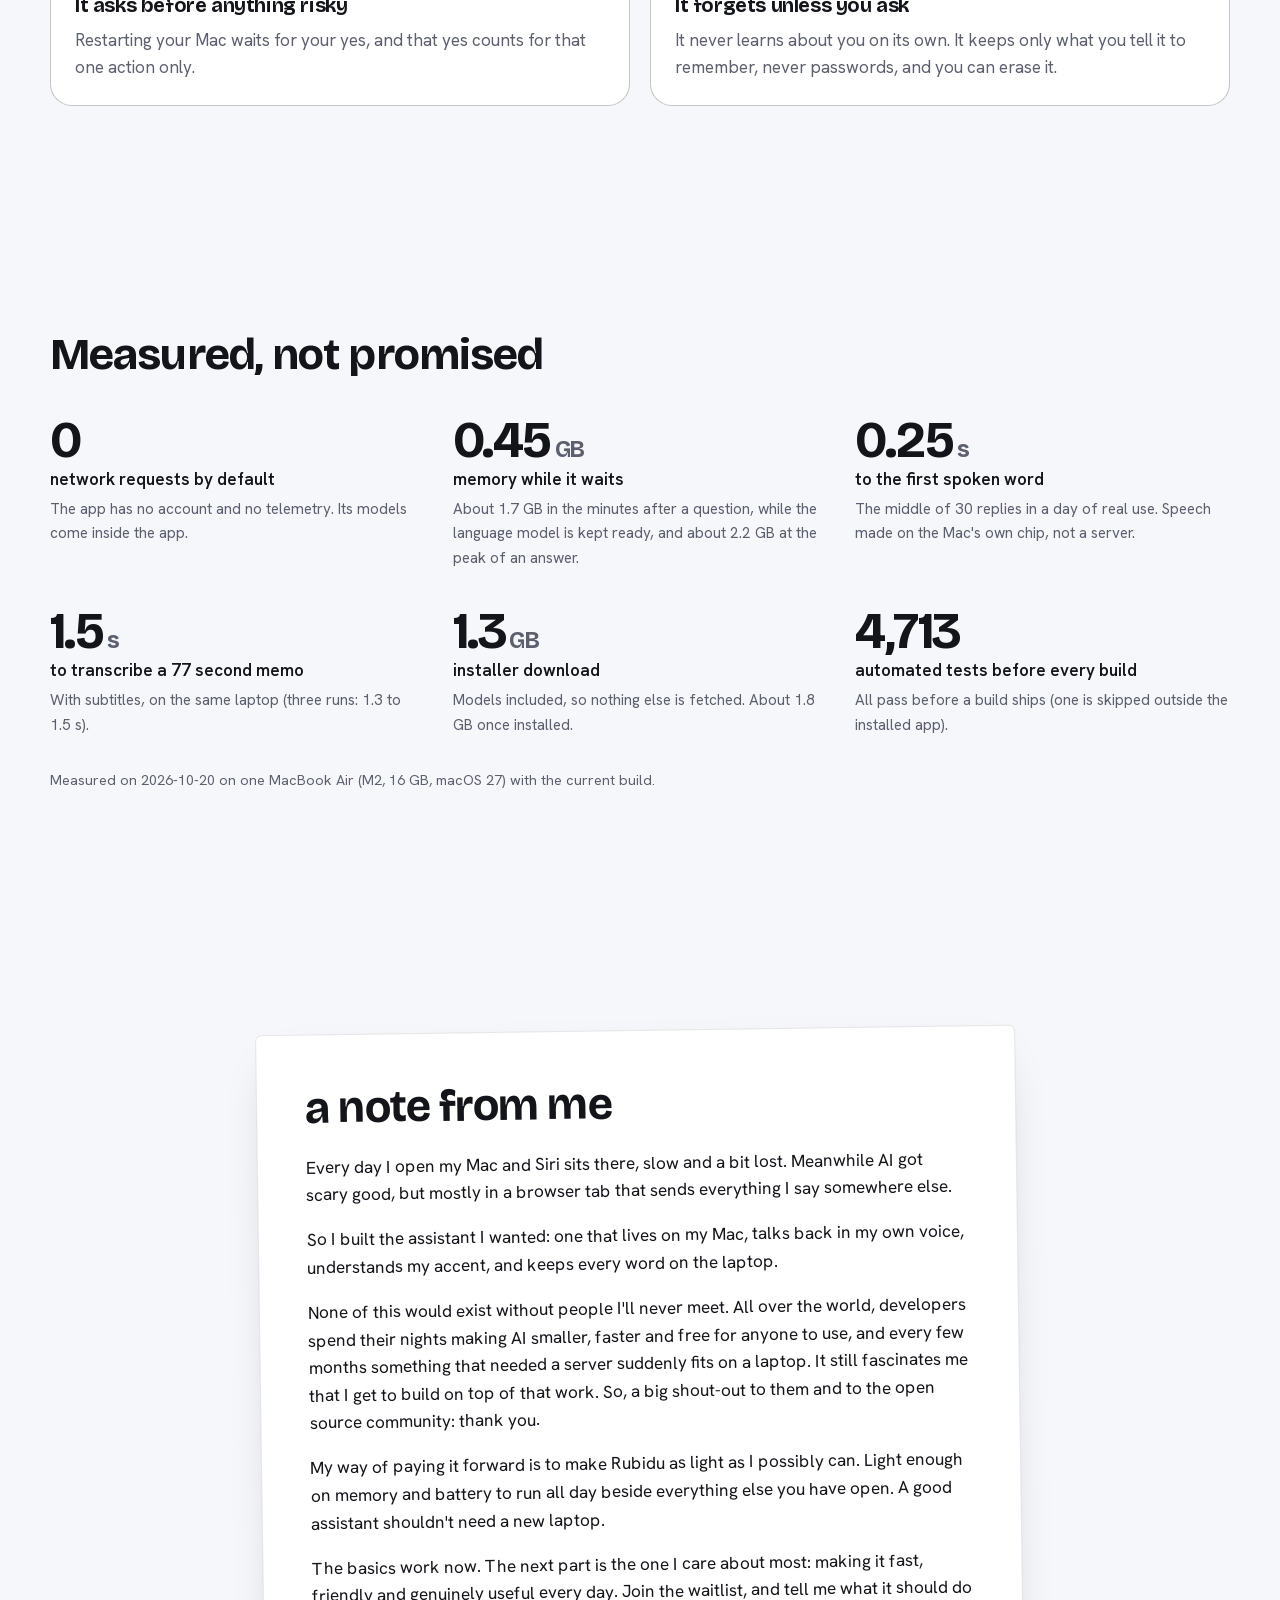
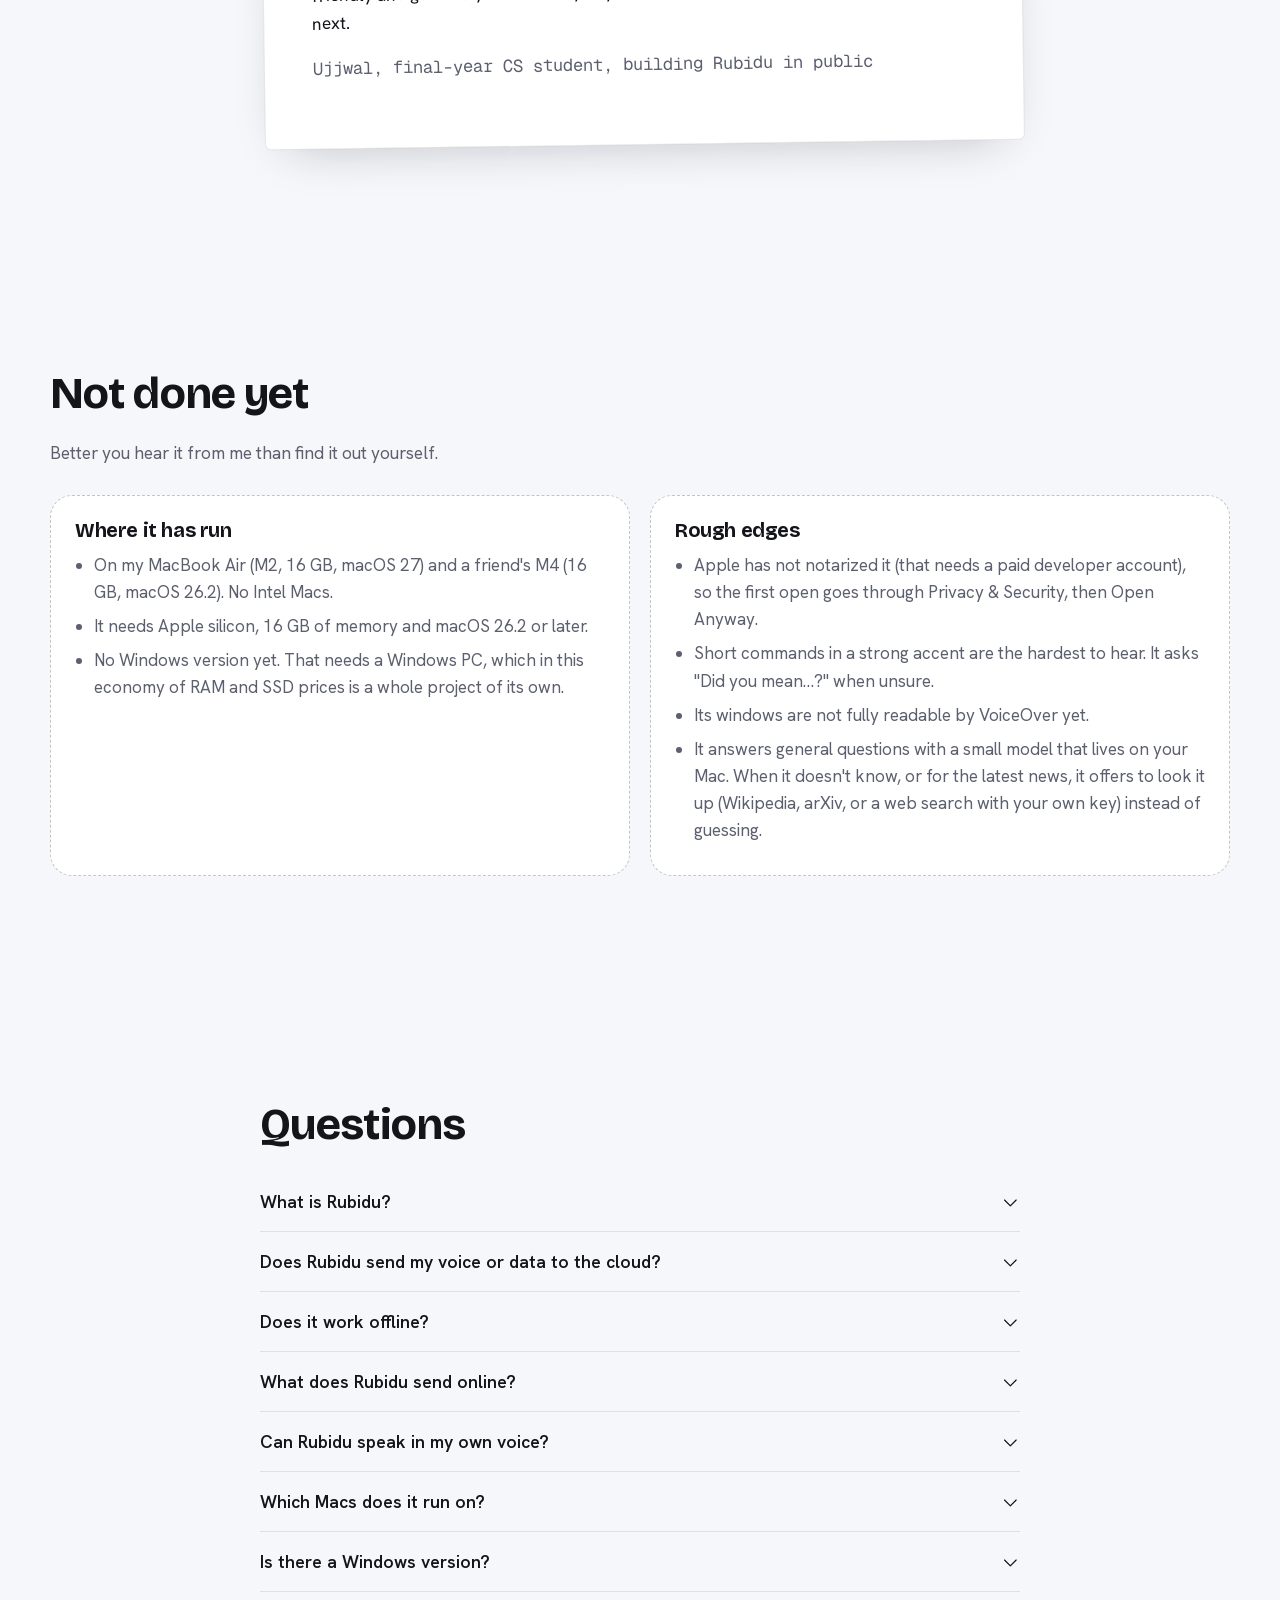
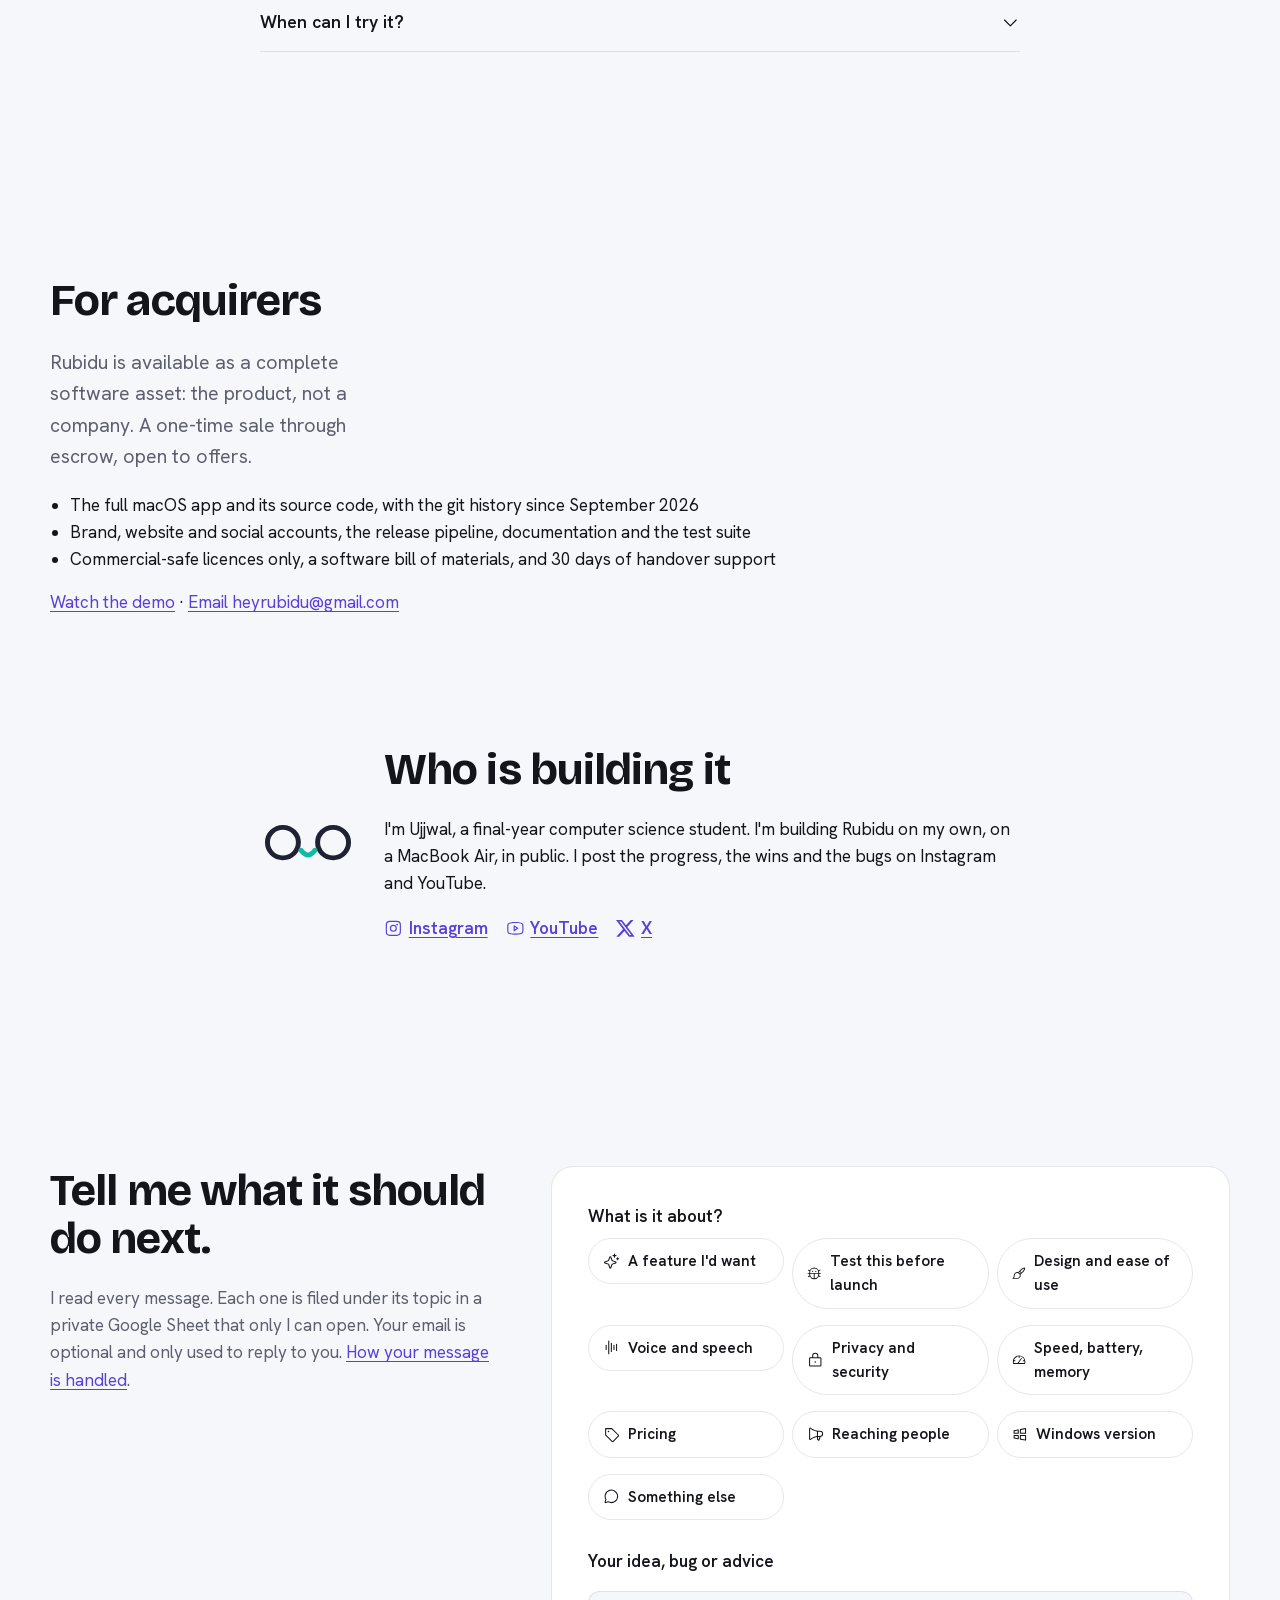
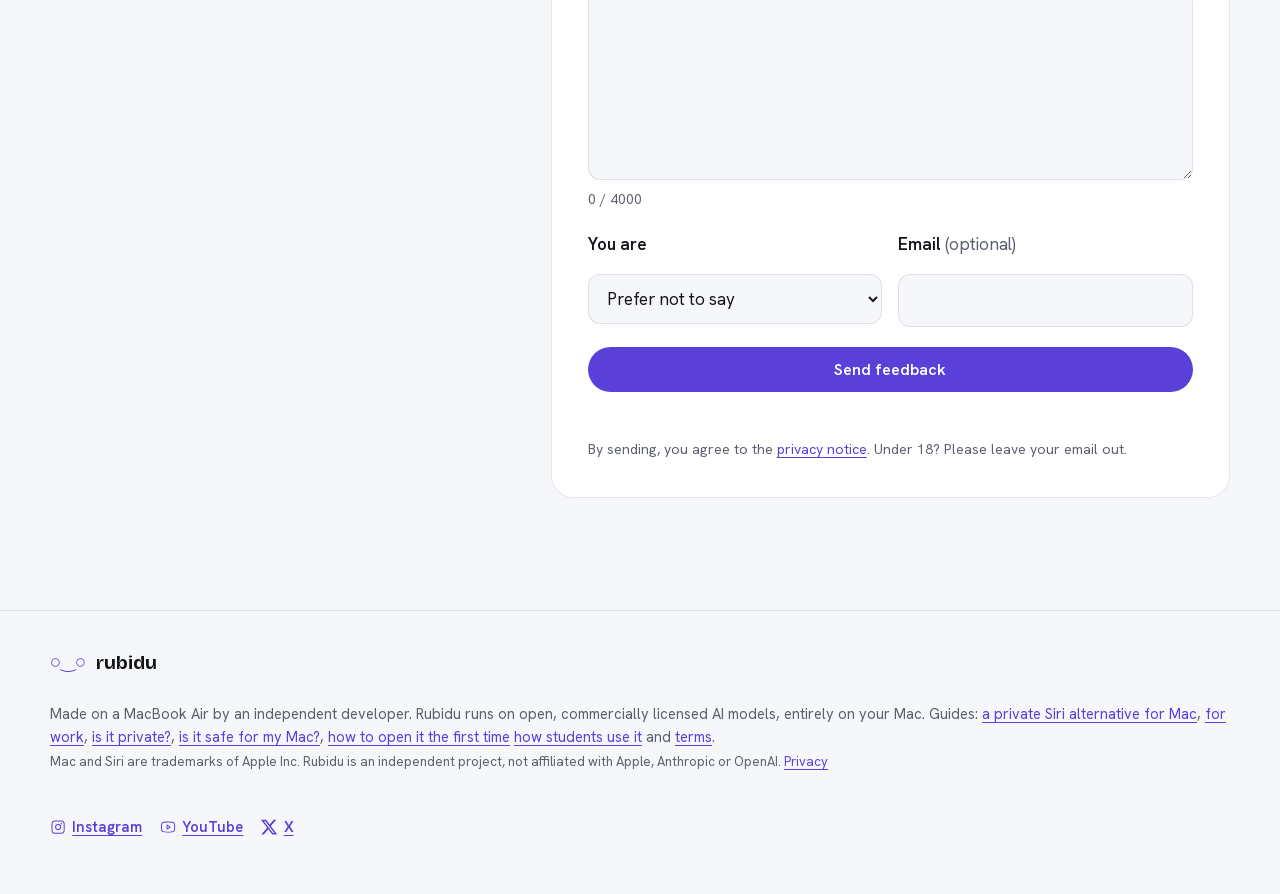
==== commit 4d8e6ad1: "What goes online and how to switch it off; models come inside the app; test count 4,713" ====
--- a/index.html
+++ b/index.html
@@ -24,7 +24,7 @@
 <link rel="stylesheet" href="css/site.css">
 <script type="application/ld+json">{"@context": "https://schema.org", "@type": "WebSite", "name": "Rubidu", "url": "https://ujjwal-ismyname.github.io/rubidu/", "description": "Rubidu is a private, local-first voice assistant for macOS, built by a student."}</script>
 <script type="application/ld+json">{"@context": "https://schema.org", "@type": "Person", "name": "Ujjwal", "jobTitle": "Computer science student", "description": "Final-year computer science student building Rubidu.", "sameAs": ["https://www.instagram.com/heyrubidu/", "https://www.youtube.com/@heyrubidu", "https://x.com/Hey_Rubidu"]}</script>
-<script type="application/ld+json">{"@context": "https://schema.org", "@type": "FAQPage", "mainEntity": [{"@type": "Question", "name": "What is Rubidu?", "acceptedAnswer": {"@type": "Answer", "text": "Rubidu is a voice assistant for macOS that runs entirely on your Mac. You talk to it, it answers in a voice you choose, and it does things for you: apps, timers and reminders, music and volume, messages, dictation into any app, transcribing recordings and reading text aloud."}}, {"@type": "Question", "name": "Does Rubidu send my voice or data to the cloud?", "acceptedAnswer": {"@type": "Answer", "text": "No. Hearing, thinking and speaking all happen on your Mac. There is no account and no telemetry. The only download is the AI models, once, when you press the button in Setup."}}, {"@type": "Question", "name": "Does it work offline?", "acceptedAnswer": {"@type": "Answer", "text": "Yes. Rubidu carries its models inside the app, so it works with no internet connection from the first start."}}, {"@type": "Question", "name": "Can Rubidu speak in my own voice?", "acceptedAnswer": {"@type": "Answer", "text": "Yes. You read a short script aloud, and Rubidu learns your voice on your Mac. The recording is never uploaded, and you can delete it whenever you like."}}, {"@type": "Question", "name": "Which Macs does it run on?", "acceptedAnswer": {"@type": "Answer", "text": "Macs with Apple silicon and 16 GB of memory, on macOS 26.2 or later. It has been tested on a MacBook Air M2 (macOS 27) and an M4 (macOS 26.2), both with 16 GB."}}, {"@type": "Question", "name": "Is there a Windows version?", "acceptedAnswer": {"@type": "Answer", "text": "Not yet. A Windows version is planned after the Mac launch."}}, {"@type": "Question", "name": "When can I try it?", "acceptedAnswer": {"@type": "Answer", "text": "The basics already work, and I'm making it great before I hand it out. Join the waitlist at the top of this page and you'll get one email the moment it's ready. Or follow @heyrubidu on Instagram and YouTube to watch it being built."}}]}</script>
+<script type="application/ld+json">{"@context": "https://schema.org", "@type": "FAQPage", "mainEntity": [{"@type": "Question", "name": "What is Rubidu?", "acceptedAnswer": {"@type": "Answer", "text": "Rubidu is a voice assistant for macOS that runs entirely on your Mac. You talk to it, it answers in a voice you choose, and it does things for you: apps, timers and reminders, music and volume, messages, dictation into any app, transcribing recordings and reading text aloud."}}, {"@type": "Question", "name": "Does Rubidu send my voice or data to the cloud?", "acceptedAnswer": {"@type": "Answer", "text": "No. Hearing, thinking and speaking all happen on your Mac. There is no account and no telemetry. The only download is the AI models, once, when you press the button in Setup."}}, {"@type": "Question", "name": "Does it work offline?", "acceptedAnswer": {"@type": "Answer", "text": "Yes. Rubidu carries its models inside the app, so it works with no internet connection from the first start. It goes online only to look something up, when you ask or say yes, and each source has its own switch in Settings, Online."}}, {"@type": "Question", "name": "What does Rubidu send online?", "acceptedAnswer": {"@type": "Answer", "text": "Nothing on its own. When you ask it to look something up, or say yes to its offer, it sends the words of your question to the source it uses: Wikipedia, arXiv for research papers, or a web search service if you add your own key. Settings, Online lists each one, what it sends and where, with a switch for each. With them all off, nothing leaves your Mac."}}, {"@type": "Question", "name": "Can Rubidu speak in my own voice?", "acceptedAnswer": {"@type": "Answer", "text": "Yes. You read a short script aloud, and Rubidu learns your voice on your Mac. The recording is never uploaded, and you can delete it whenever you like."}}, {"@type": "Question", "name": "Which Macs does it run on?", "acceptedAnswer": {"@type": "Answer", "text": "Macs with Apple silicon and 16 GB of memory, on macOS 26.2 or later. It has been tested on a MacBook Air M2 (macOS 27) and an M4 (macOS 26.2), both with 16 GB."}}, {"@type": "Question", "name": "Is there a Windows version?", "acceptedAnswer": {"@type": "Answer", "text": "Not yet. A Windows version is planned after the Mac launch."}}, {"@type": "Question", "name": "When can I try it?", "acceptedAnswer": {"@type": "Answer", "text": "The basics already work, and I'm making it great before I hand it out. Join the waitlist at the top of this page and you'll get one email the moment it's ready. Or follow @heyrubidu on Instagram and YouTube to watch it being built."}}]}</script>
 <script type="application/ld+json">{"@context": "https://schema.org", "@type": "VideoObject", "name": "See it work", "description": "Rubidu on a MacBook Air: talking, opening apps, answering, all on the Mac.", "thumbnailUrl": "https://i.ytimg.com/vi/pEF-2vNGCJI/hqdefault.jpg", "embedUrl": "https://www.youtube-nocookie.com/embed/pEF-2vNGCJI", "contentUrl": "https://www.youtube.com/watch?v=pEF-2vNGCJI"}</script>
 <script type="application/ld+json">{"@context": "https://schema.org", "@type": "SoftwareApplication", "name": "Rubidu", "operatingSystem": "macOS 26.2 or later (Apple silicon, 16 GB)", "applicationCategory": "UtilitiesApplication", "url": "https://ujjwal-ismyname.github.io/rubidu/", "description": "A private AI voice assistant that runs entirely on your Mac, even offline. Personalities, focus sessions, dictation anywhere. Apple silicon.", "image": "https://ujjwal-ismyname.github.io/rubidu/img/og.png"}</script>
 <script>(function(){var t=new URLSearchParams(location.search).get("theme");if(t==="light"||t==="dark")document.documentElement.dataset.theme=t;})();</script>
@@ -247,7 +247,7 @@
       <div class="stat reveal"><dt>to the first spoken word</dt><dd class="num">0.25<span>s</span></dd><dd class="note">The middle of 30 replies in a day of real use. Speech made on the Mac's own chip, not a server.</dd></div>
       <div class="stat reveal"><dt>to transcribe a 77 second memo</dt><dd class="num">1.5<span>s</span></dd><dd class="note">With subtitles, on the same laptop (three runs: 1.3 to 1.5 s).</dd></div>
       <div class="stat reveal"><dt>installer download</dt><dd class="num">1.3<span>GB</span></dd><dd class="note">Models included, so nothing else is fetched. About 1.8 GB once installed.</dd></div>
-      <div class="stat reveal"><dt>automated tests before every build</dt><dd class="num">4,696</dd><dd class="note">All pass before a build ships (one is skipped outside the installed app).</dd></div>
+      <div class="stat reveal"><dt>automated tests before every build</dt><dd class="num">4,713</dd><dd class="note">All pass before a build ships (one is skipped outside the installed app).</dd></div>
     </dl>
     <p class="footnote reveal">Measured on 2026-10-20 on one MacBook Air (M2, 16 GB, macOS 27) with the current build.</p>
   </div>
@@ -284,7 +284,7 @@
           <li>Apple has not notarized it (that needs a paid developer account), so the first open goes through Privacy &amp; Security, then Open Anyway.</li>
           <li>Short commands in a strong accent are the hardest to hear. It asks "Did you mean…?" when unsure.</li>
           <li>Its windows are not fully readable by VoiceOver yet.</li>
-          <li>It answers general questions with a small model that lives on your Mac. For the latest news it offers to search the web instead of guessing.</li>
+          <li>It answers general questions with a small model that lives on your Mac. When it doesn't know, or for the latest news, it offers to look it up (Wikipedia, arXiv, or a web search with your own key) instead of guessing.</li>
         </ul>
       </div>
     </div>
@@ -305,7 +305,11 @@
       </details>
       <details class="qa reveal">
         <summary><h3>Does it work offline?</h3><svg class="ico chev" aria-hidden="true"><use href="#i-caret"/></svg></summary>
-        <p>Yes. Rubidu carries its models inside the app, so it works with no internet connection from the first start.</p>
+        <p>Yes. Rubidu carries its models inside the app, so it works with no internet connection from the first start. It goes online only to look something up, when you ask or say yes, and each source has its own switch in Settings, Online.</p>
+      </details>
+      <details class="qa reveal">
+        <summary><h3>What does Rubidu send online?</h3><svg class="ico chev" aria-hidden="true"><use href="#i-caret"/></svg></summary>
+        <p>Nothing on its own. When you ask it to look something up, or say yes to its offer, it sends the words of your question to the source it uses: Wikipedia, arXiv for research papers, or a web search service if you add your own key. Settings, Online lists each one, what it sends and where, with a switch for each. With them all off, nothing leaves your Mac.</p>
       </details>
       <details class="qa reveal">
         <summary><h3>Can Rubidu speak in my own voice?</h3><svg class="ico chev" aria-hidden="true"><use href="#i-caret"/></svg></summary>
